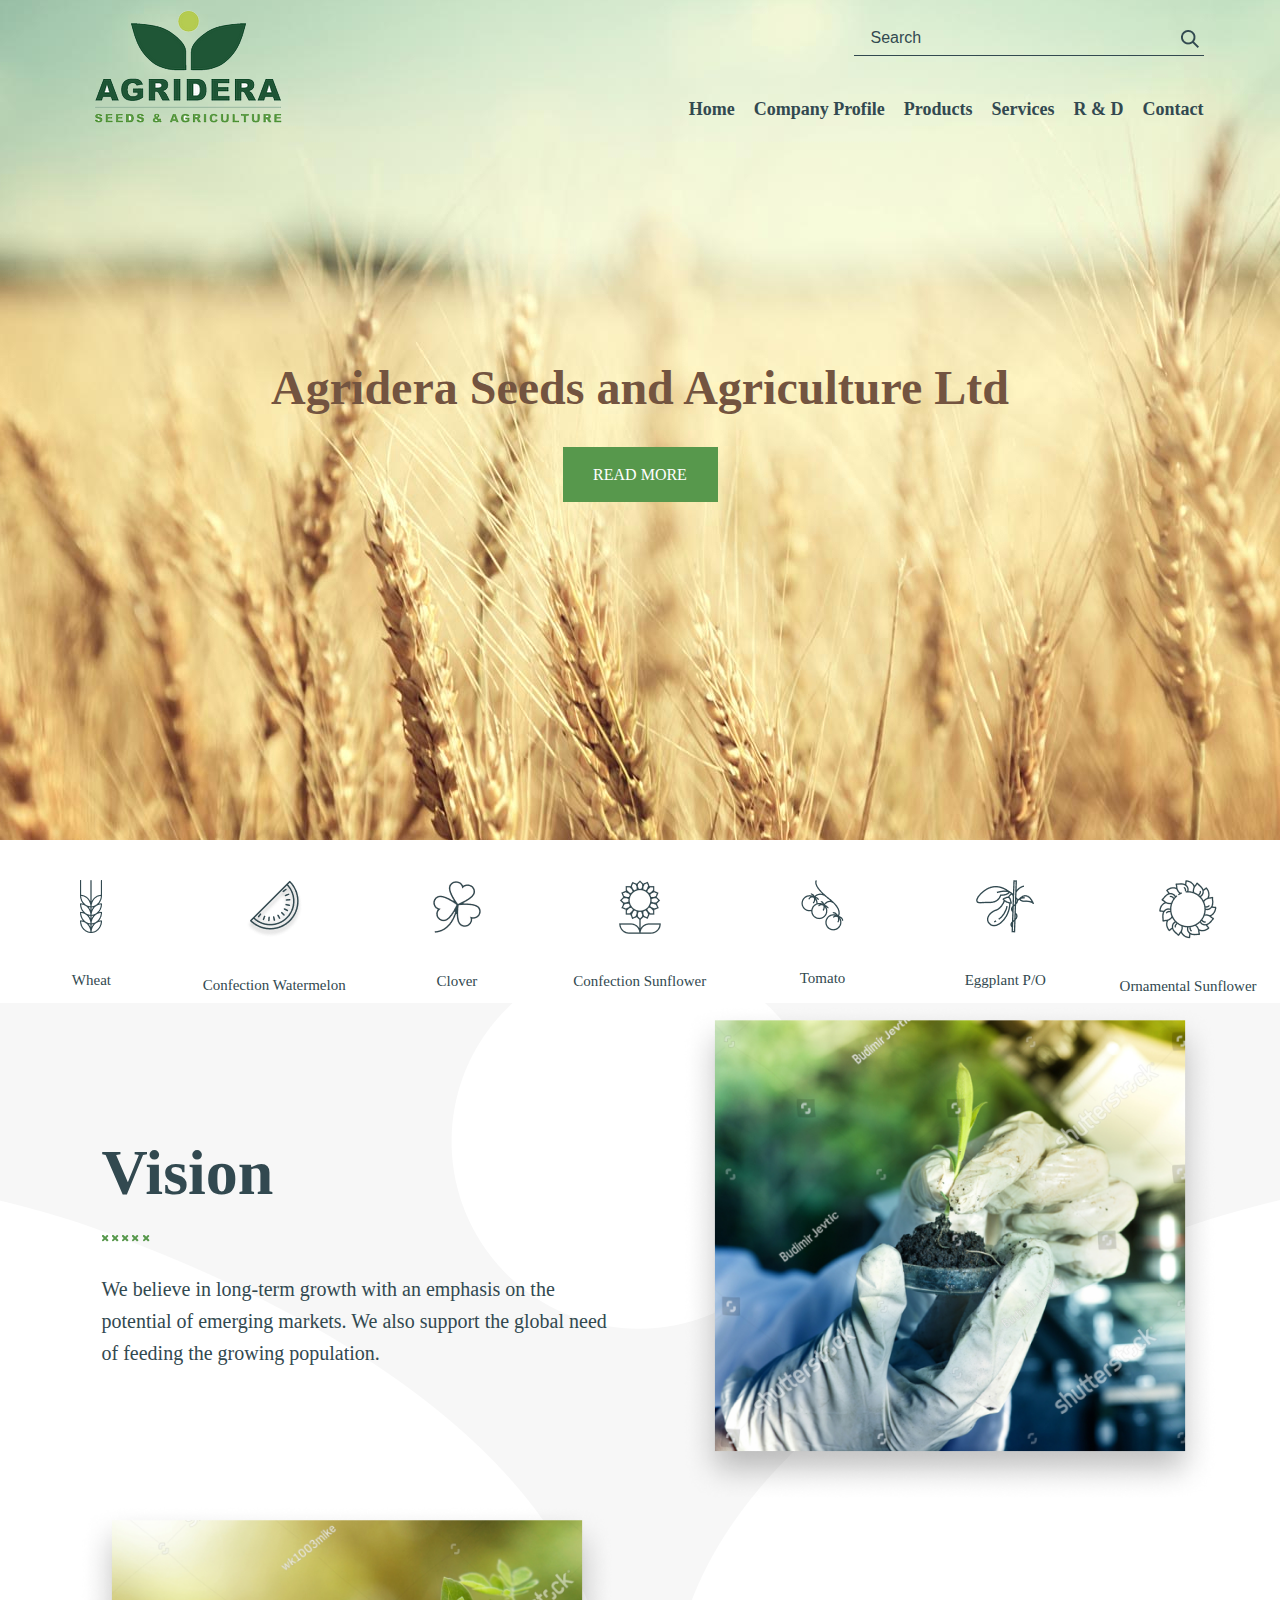
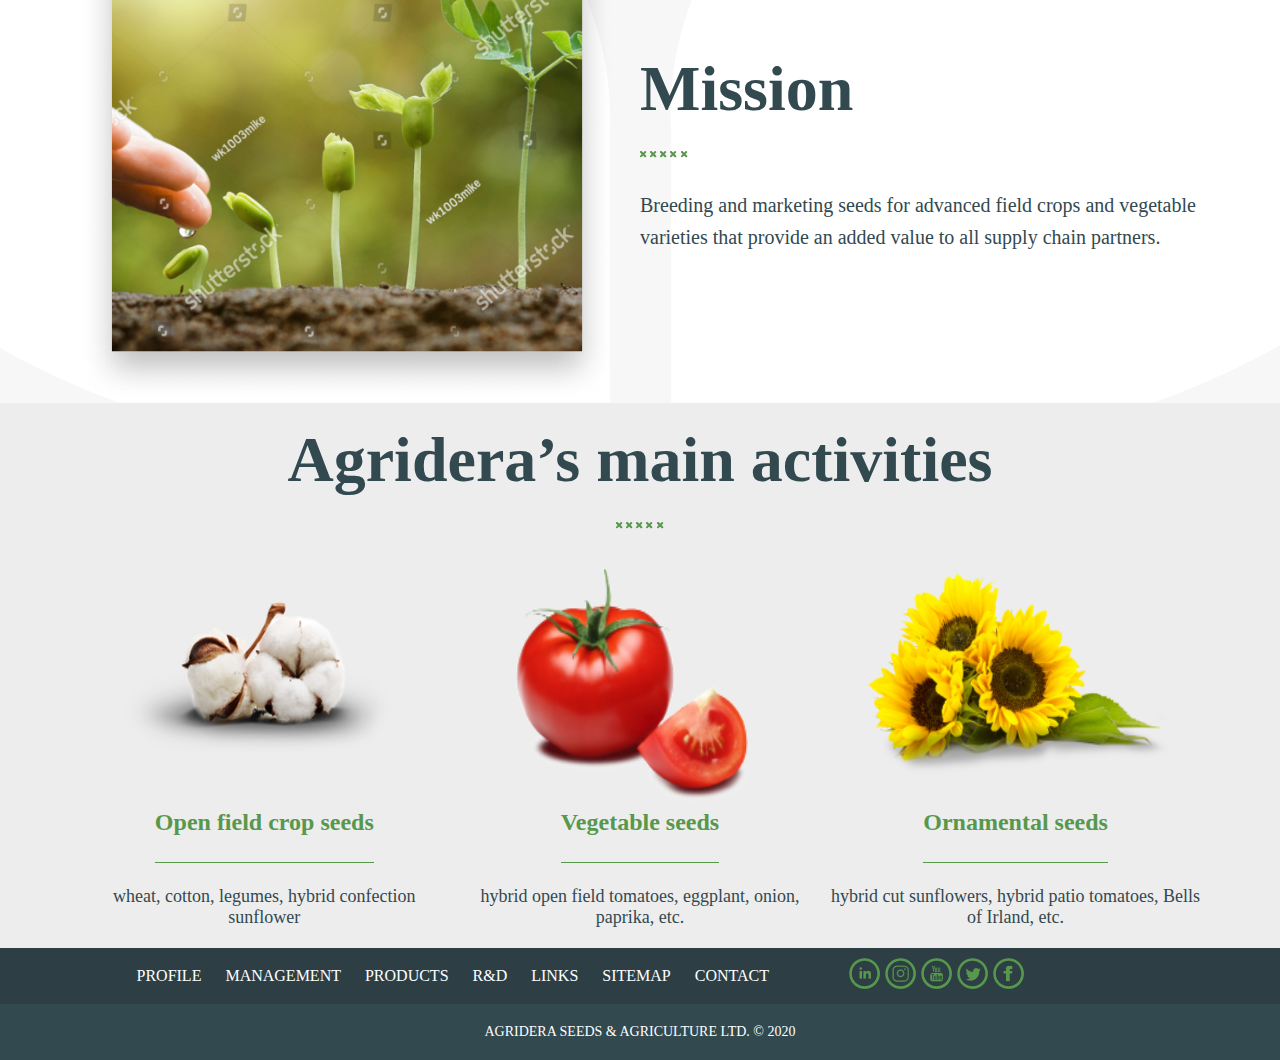
==== index.html @ 93bae06b "Add files via upload" ====
<html>
  <head>
    <title>Home page</title>
    <link rel="stylesheet" href="css/template.css" />
    <meta name="viewport" content="width=320, initial-scale=1.0"/>
  </head>

  <body>
    <div class="header">
      <div class="wrapper">
        <div class="row">
          <div class="w-2">
            <div id="logo">
              <img src="images/Logo.png" alt="Logo" />
            </div>
          </div>
          <div class="w-2 align-right">
            <div id="search">
              <div id="search-in" class="flex">
                <input type="text" placeholder="Search" />
                <button>Submit</button>
              </div>
            </div>

            <div id="menu">
              <ul>
                <li><a href="">Home</a></li>
                <li><a href="">Company Profile</a></li>
                <li><a href="index1.html">Products</a></li>
                <li><a href="">Services</a></li>
                <li><a href="">R & D</a></li>
                <li><a href="index3.html">Contact</a></li>
              </ul>
            </div>
          </div>
        </div>
      </div>
    </div>

    <div class="content">
      <div id="slider">
        <h1>Agridera Seeds and Agriculture Ltd</h1>
        <a href="#">read more</a>
      </div>


    <div id="categories">
      <div class="row">
        <div class="w-7">
          <img src="images/Vector.png" alt="searv" />
          <div class="text"><a href="#">Wheat</a></div>
        </div>
        <div class="w-7">
          <img src="images/Group 3.png" alt="searv" />
          <div class="text"><a href="#">Confection Watermelon</a></div>
        </div>
        <div class="w-7">
          <img src="images/Vector2.png" alt="searv" />
          <div class="text"><a href="#">Clover</a></div>
        </div>
        <div class="w-7">
          <img src="images/sunflower.png" alt="searv" />
          <div class="text"><a href="#">Confection Sunflower</a></div>
        </div>
        <div class="w-7">
          <img src="images/4.png" alt="searv" />
          <div class="text"><a href="index1.html">Tomato</a></div>
        </div>
        <div class="w-7">
          <img src="images/Component 1.png" alt="searv" />
          <div class="text"><a href="#">Eggplant P/O</a></div>
        </div>
        <div class="w-7">
          <img src="images/Vector5.png" alt="searv" />
          <div class="text"><a href="#">Ornamental Sunflower</a></div>
        </div>
      </div>
    </div>

    <div id="gray">
      <div class="wrapper">
        <div class="row vision">
          <div class="w-2">
            <h2>Vision</h2>
            <img src="images/Union.png" alt="" />
            <div class="text">
              We believe in long-term growth with an emphasis on the potential
              of emerging markets. We also support the global need of feeding
              the growing population.
            </div>
          </div>
          <div class="w-2">
            <img class="vision-img" src="images/vision.png" alt="" />
          </div>
        </div>

        <div class="row mission">
          <div class="w-2">
            <img class="mission-img" src="images/mission.png" alt="" />
          </div>
          <div class="w-2">
            <h2>Mission</h2>
            <img src="images/Union.png" alt="" />
            <div class="text">
              Breeding and marketing seeds for advanced field crops and
              vegetable varieties that provide an added value to all supply
              chain partners.
            </div>
          </div>
        </div>
      </div>
    </div>

    <div id="activities">
      <div class="wrapper">
        <h2>Agridera’s main activities</h2>
        <img src="images/Union.png" alt="" />
        <div class="row">
          <div class="w-3 activities-card">
            <img src="images/image 4.png" alt="" />
            <div><a href="#">Open field crop seeds</a></div>
            <div class="activities-text">
              wheat, cotton, legumes, hybrid confection sunflower
            </div>
          </div>

          <div class="w-3 activities-card">
            <img src="images/image 5.png" alt="" />
            <div><a href="#">Vegetable seeds</a></div>
            <div class="activities-text">
              hybrid open field tomatoes, eggplant, onion, paprika, etc.
            </div>
          </div>

          <div class="w-3 activities-card">
            <img src="images/3 1.png" alt="" />
            <div><a href="#">Ornamental seeds</a></div>
            <div class="activities-text">
              hybrid cut sunflowers, hybrid patio tomatoes, Bells of Irland,
              etc.
            </div>
          </div>
        </div>
      </div>
    </div>
    </div>
    <div class="footer">
      <div class="wrapper footer-menu">
        <div class="links">
          <ul>
            <li><a href="#">PROFILE</a></li>
            <li><a href="#">MANAGEMENT</a></li>
            <li><a href="#">PRODUCTS</a></li>
            <li><a href="#">R&D</a></li>
            <li><a href="#">LINKS</a></li>
            <li><a href="#">SITEMAP</a></li>
            <li><a href="#">CONTACT</a></li>
          </ul>
        </div>

        <div class="social-networks">
          <a href="#"><img src="images/Ico_in.png" alt="In" /></a>
          <a href="#"><img src="images/Ico_inst.png" alt="Instagram" /></a>
          <a href="#"><img src="images/Ico_tube.png" alt="YouTube" /></a>
          <a href="#"><img src="images/Ico_tw.png" alt="Twitter" /></a>
          <a href="#"><img src="images/Ico_fb.png" alt="Facebook" /></a>
        </div>
      </div>

      <div class="credits">AGRIDERA SEEDS & AGRICULTURE LTD. © 2020</div>
    </div>
  </body>
</html>
---- css/template.css ----
@import url("style.css");
@import url("responsive.css");
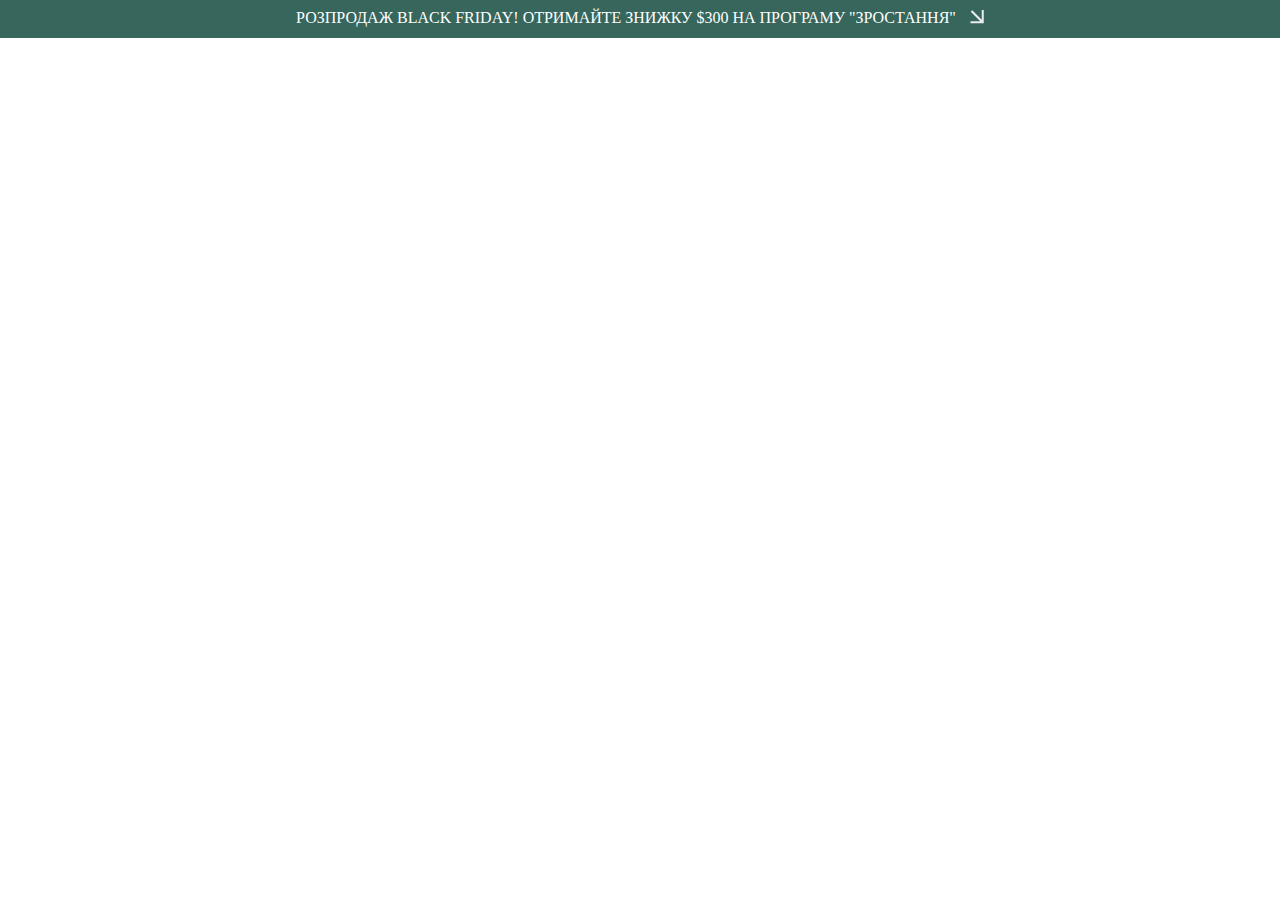
==== commit dfb22765: "Add files via upload" ====
--- a/index.html
+++ b/index.html
@@ -1,173 +1,25 @@
-<html>
+<!DOCTYPE html>
+<html lang="en">
   <head>
-    <title>Home page</title>
-    <link rel="stylesheet" href="css/template.css" />
-    <meta name="viewport" content="width=320, initial-scale=1.0"/>
+    <meta charset="UTF-8" />
+    <meta name="viewport" content="width=device-width, initial-scale=1.0" />
+    <title>Сторінка статті</title>
+    <link
+      rel="stylesheet"
+      href="https://maxcdn.bootstrapcdn.com/bootstrap/4.0.0/css/bootstrap.min.css"
+      integrity="sha384-Gn5384xqQ1aoWXA+058RXPxPg6fy4IWvTNh0E263XmFcJlSAwiGgFAW/dAiS6JXm"
+      crossorigin="anonymous"
+    />
+    <link rel="stylesheet" href="css/style.css" />
   </head>
+
 
   <body>
     <div class="header">
-      <div class="wrapper">
-        <div class="row">
-          <div class="w-2">
-            <div id="logo">
-              <img src="images/Logo.png" alt="Logo" />
-            </div>
-          </div>
-          <div class="w-2 align-right">
-            <div id="search">
-              <div id="search-in" class="flex">
-                <input type="text" placeholder="Search" />
-                <button>Submit</button>
-              </div>
-            </div>
-
-            <div id="menu">
-              <ul>
-                <li><a href="">Home</a></li>
-                <li><a href="">Company Profile</a></li>
-                <li><a href="index1.html">Products</a></li>
-                <li><a href="">Services</a></li>
-                <li><a href="">R & D</a></li>
-                <li><a href="index3.html">Contact</a></li>
-              </ul>
-            </div>
-          </div>
-        </div>
-      </div>
+       <h1>РОЗПРОДАЖ BLACK FRIDAY! ОТРИМАЙТЕ ЗНИЖКУ $300 НА ПРОГРАМУ "ЗРОСТАННЯ"   <img src="images/Arrow.png" alt=""></h1> 
     </div>
-
-    <div class="content">
-      <div id="slider">
-        <h1>Agridera Seeds and Agriculture Ltd</h1>
-        <a href="#">read more</a>
-      </div>
+  </div>
 
 
-    <div id="categories">
-      <div class="row">
-        <div class="w-7">
-          <img src="images/Vector.png" alt="searv" />
-          <div class="text"><a href="#">Wheat</a></div>
-        </div>
-        <div class="w-7">
-          <img src="images/Group 3.png" alt="searv" />
-          <div class="text"><a href="#">Confection Watermelon</a></div>
-        </div>
-        <div class="w-7">
-          <img src="images/Vector2.png" alt="searv" />
-          <div class="text"><a href="#">Clover</a></div>
-        </div>
-        <div class="w-7">
-          <img src="images/sunflower.png" alt="searv" />
-          <div class="text"><a href="#">Confection Sunflower</a></div>
-        </div>
-        <div class="w-7">
-          <img src="images/4.png" alt="searv" />
-          <div class="text"><a href="index1.html">Tomato</a></div>
-        </div>
-        <div class="w-7">
-          <img src="images/Component 1.png" alt="searv" />
-          <div class="text"><a href="#">Eggplant P/O</a></div>
-        </div>
-        <div class="w-7">
-          <img src="images/Vector5.png" alt="searv" />
-          <div class="text"><a href="#">Ornamental Sunflower</a></div>
-        </div>
-      </div>
-    </div>
-
-    <div id="gray">
-      <div class="wrapper">
-        <div class="row vision">
-          <div class="w-2">
-            <h2>Vision</h2>
-            <img src="images/Union.png" alt="" />
-            <div class="text">
-              We believe in long-term growth with an emphasis on the potential
-              of emerging markets. We also support the global need of feeding
-              the growing population.
-            </div>
-          </div>
-          <div class="w-2">
-            <img class="vision-img" src="images/vision.png" alt="" />
-          </div>
-        </div>
-
-        <div class="row mission">
-          <div class="w-2">
-            <img class="mission-img" src="images/mission.png" alt="" />
-          </div>
-          <div class="w-2">
-            <h2>Mission</h2>
-            <img src="images/Union.png" alt="" />
-            <div class="text">
-              Breeding and marketing seeds for advanced field crops and
-              vegetable varieties that provide an added value to all supply
-              chain partners.
-            </div>
-          </div>
-        </div>
-      </div>
-    </div>
-
-    <div id="activities">
-      <div class="wrapper">
-        <h2>Agridera’s main activities</h2>
-        <img src="images/Union.png" alt="" />
-        <div class="row">
-          <div class="w-3 activities-card">
-            <img src="images/image 4.png" alt="" />
-            <div><a href="#">Open field crop seeds</a></div>
-            <div class="activities-text">
-              wheat, cotton, legumes, hybrid confection sunflower
-            </div>
-          </div>
-
-          <div class="w-3 activities-card">
-            <img src="images/image 5.png" alt="" />
-            <div><a href="#">Vegetable seeds</a></div>
-            <div class="activities-text">
-              hybrid open field tomatoes, eggplant, onion, paprika, etc.
-            </div>
-          </div>
-
-          <div class="w-3 activities-card">
-            <img src="images/3 1.png" alt="" />
-            <div><a href="#">Ornamental seeds</a></div>
-            <div class="activities-text">
-              hybrid cut sunflowers, hybrid patio tomatoes, Bells of Irland,
-              etc.
-            </div>
-          </div>
-        </div>
-      </div>
-    </div>
-    </div>
-    <div class="footer">
-      <div class="wrapper footer-menu">
-        <div class="links">
-          <ul>
-            <li><a href="#">PROFILE</a></li>
-            <li><a href="#">MANAGEMENT</a></li>
-            <li><a href="#">PRODUCTS</a></li>
-            <li><a href="#">R&D</a></li>
-            <li><a href="#">LINKS</a></li>
-            <li><a href="#">SITEMAP</a></li>
-            <li><a href="#">CONTACT</a></li>
-          </ul>
-        </div>
-
-        <div class="social-networks">
-          <a href="#"><img src="images/Ico_in.png" alt="In" /></a>
-          <a href="#"><img src="images/Ico_inst.png" alt="Instagram" /></a>
-          <a href="#"><img src="images/Ico_tube.png" alt="YouTube" /></a>
-          <a href="#"><img src="images/Ico_tw.png" alt="Twitter" /></a>
-          <a href="#"><img src="images/Ico_fb.png" alt="Facebook" /></a>
-        </div>
-      </div>
-
-      <div class="credits">AGRIDERA SEEDS & AGRICULTURE LTD. © 2020</div>
-    </div>
   </body>
 </html>
--- a/css/style.css
+++ b/css/style.css
@@ -0,0 +1,16 @@
+.header{
+    background-color: #36665C;
+    padding: 8px 0 1px 0;
+    text-align: center;
+    color: white;
+}
+
+.header h1{
+    font-family: Segoe UI Variable Text;
+    font-size: 16px;
+}
+
+.header img{
+    padding: 0 0 5px 10px;
+}
+
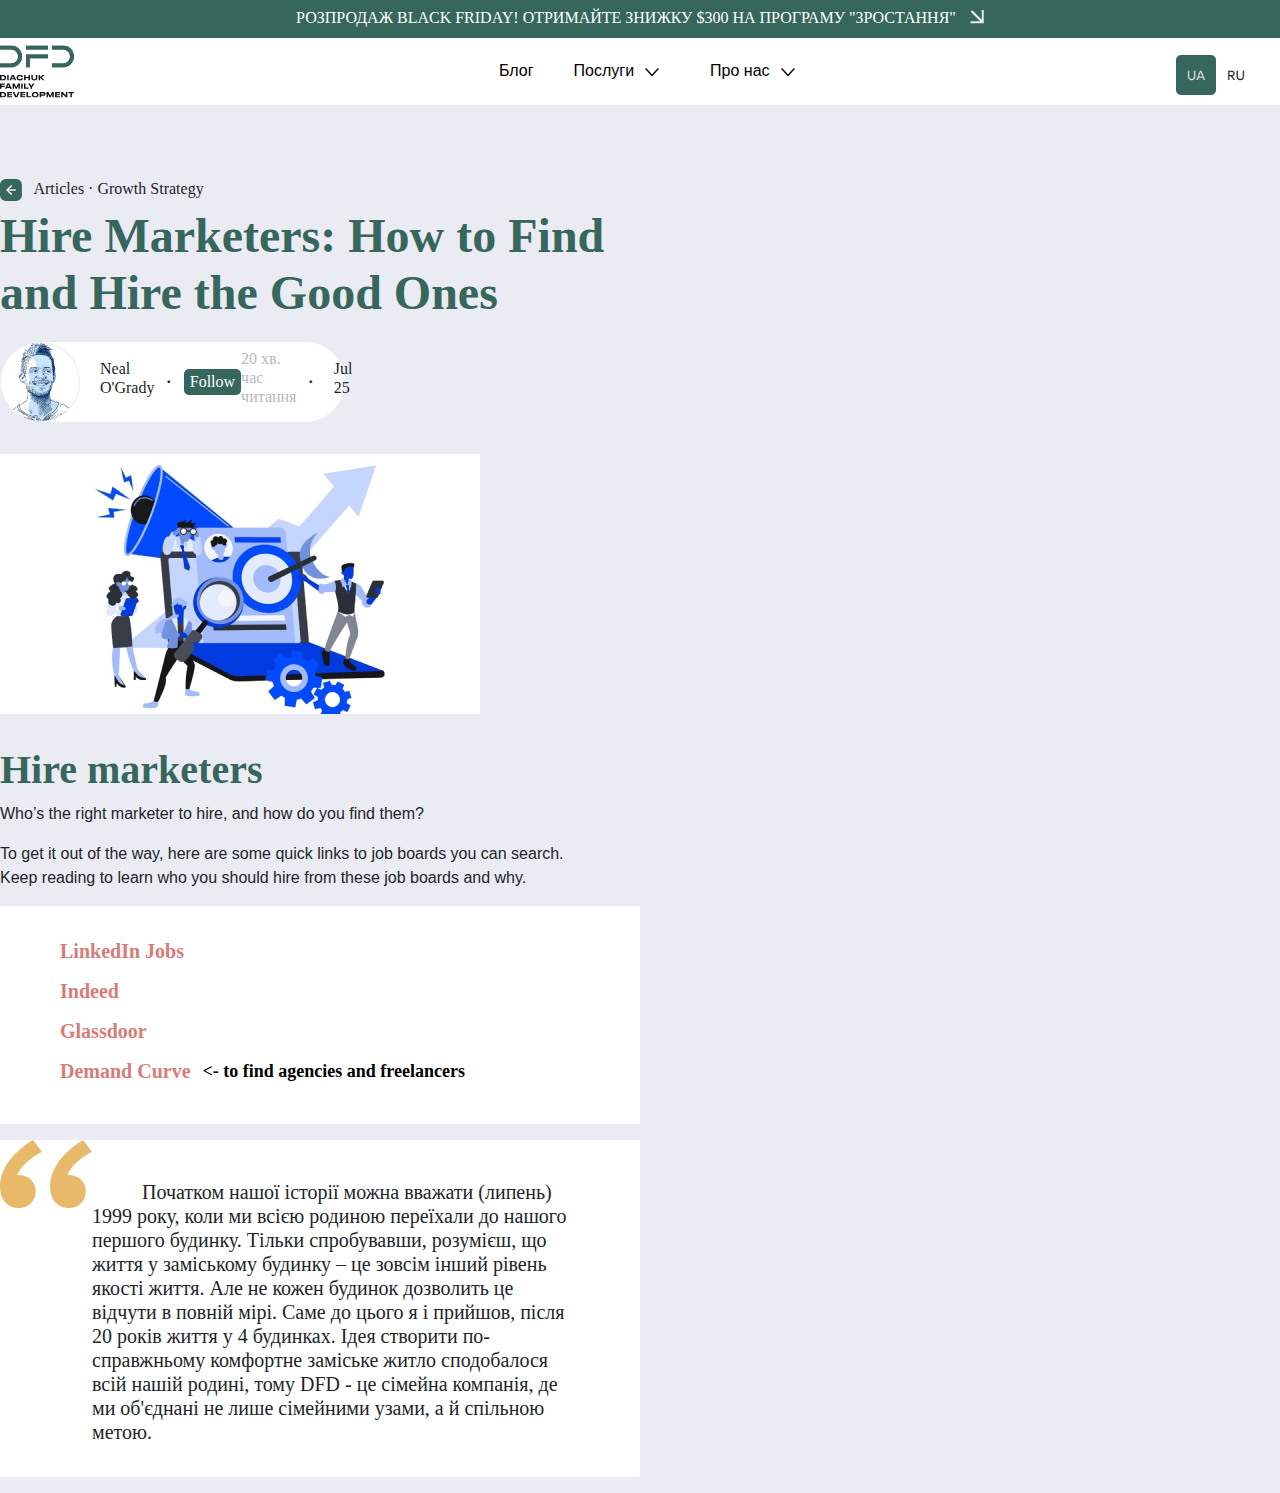
==== commit 287e06a4: "Add files via upload" ====
--- a/index.html
+++ b/index.html
@@ -13,13 +13,92 @@
     <link rel="stylesheet" href="css/style.css" />
   </head>
 
-
   <body>
     <div class="header">
-       <h1>РОЗПРОДАЖ BLACK FRIDAY! ОТРИМАЙТЕ ЗНИЖКУ $300 НА ПРОГРАМУ "ЗРОСТАННЯ"   <img src="images/Arrow.png" alt=""></h1> 
+      <div class="banner">
+        <h1>
+          РОЗПРОДАЖ BLACK FRIDAY! ОТРИМАЙТЕ ЗНИЖКУ $300 НА ПРОГРАМУ "ЗРОСТАННЯ"
+          <img src="images/Arrow.png" />
+        </h1>
+      </div>
+
+      <div class="menu">
+        <div class="wrapper">
+          <div class="footer-menu">
+            <img id="Logo" src="images/Logo.svg" />
+            <nav>
+              <a href="#">Блог</a>
+              <a href="#">Послуги<img src="images/Chevron.png" /></a>
+              <a href="#">Про нас<img src="images/Chevron.png" /></a>
+            </nav>
+            <img id="Language" src="images/Language.png" />
+          </div>
+        </div>
+      </div>
     </div>
-  </div>
 
+    <div class="content">
+      <div class="wrapper">
+        <div class="content-frame">
+          <div class="w-1">
+            <img src="images/Frame 85.png" />
+            <h1>Articles · Growth Strategy</h1>
 
+            <h2>Hire Marketers: How to Find and Hire the Good Ones</h2>
+
+            <div class="author">
+              <img src="images/photo.png" />
+              <h1>Neal O'Grady</h1>
+              <span>·</span>
+              <button>Follow</button>
+              <h3>20 хв. час читання</h3>
+              <span>·</span>
+              <h1>Jul 25</h1>
+            </div>
+
+            <img src="images/Frame 45.png" style="margin: 32px 0 32px 0" />
+            <h4>Hire marketers</h4>
+            <p>Who’s the right marketer to hire, and how do you find them?</p>
+            <p>
+              To get it out of the way, here are some quick links to job boards
+              you can search.<br />
+              Keep reading to learn who you should hire from these job boards
+              and why.
+            </p>
+            <div class="white-box">
+              <h5>
+                LinkedIn Jobs<br />
+                Indeed<br />
+                Glassdoor<br />
+                <div class="line">
+                  Demand Curve
+                  <span class="highlight"
+                    ><- to find agencies and freelancers</span
+                  >
+                </div>
+              </h5>
+            </div>
+            <div class="white-box2">
+              <div class="text">
+              <img src="images/Heading 1.png" alt="" />
+              <h6>
+                Початком нашої історії можна вважати (липень) 1999 року, коли ми
+                всією родиною переїхали до нашого першого будинку. Тільки
+                спробувавши, розумієш, що життя у заміському будинку – це зовсім
+                інший рівень якості життя. Але не кожен будинок дозволить це
+                відчути в повній мірі. Саме до цього я і прийшов, після 20 років
+                життя у 4 будинках. Ідея створити по-справжньому комфортне
+                заміське житло сподобалося всій нашій родині, тому DFD - це
+                сімейна компанія, де ми об'єднані не лише сімейними узами, а й
+                спільною метою.
+              </h6>
+            </div>
+            </div>
+          </div>
+        </div>
+      </div>
+    </div>
+
+    
   </body>
 </html>
--- a/css/style.css
+++ b/css/style.css
@@ -1,16 +1,172 @@
-.header{
+/* Стили текста */
+h1{
+    font-family: Segoe UI Variable Text;
+    font-size: 16px;
+}
+
+h2{
+    font-family: Segoe UI Variable Text;
+    font-size: 48px;
+    color: #36665C;
+    font-weight: bold;
+}
+
+h3{
+    font-family: Segoe UI Variable Text;
+    font-size: 16px;
+    color: #B7B8C0;
+}
+
+h4{
+    font-family: Segoe UI Variable Text;
+    font-size: 40px;
+    color: #36665C;
+    font-weight: bold;
+}
+
+h5{
+    font-family: Segoe UI Variable Text;
+    font-size: 20px;
+    color: #D77C79;
+    font-weight: bold;
+    line-height: 40px;
+}
+
+h6{
+    font-family: Segoe UI Variable Text Light;
+    font-size: 20px;
+    padding: 40px 60px 25px 0px;
+    text-indent: 50px;
+}
+
+span{
+    margin-left: 12px;
+    font-weight: bold;
+}
+
+.content-frame h1{
+    padding-left: 7px;
+    display: inline-block;
+}
+
+.author h1{
+    padding-left: 20px;
+}
+
+/* Стили кнопки */
+button{
+    color: white;
+    background-color: #36665C;
+    font-family: Segoe UI Variable Text;
+    border: none !important;
+    border-radius: 5px;
+    margin-left: 12px;
+}
+
+/* Стили изображений */
+.banner img{
+    padding: 0 0 5px 10px;
+}
+
+.footer-menu img{
+    padding: 10px;
+}
+
+
+
+/* Остальные стили */
+body{
+    background-color: #EBECF3;
+}
+
+.banner{
     background-color: #36665C;
     padding: 8px 0 1px 0;
     text-align: center;
     color: white;
 }
 
-.header h1{
-    font-family: Segoe UI Variable Text;
-    font-size: 16px;
+.menu{
+    background-color: white;
 }
 
-.header img{
-    padding: 0 0 5px 10px;
+.wrapper {
+    max-width: 1300px;
+    width: 100%;
+    margin: 0 auto;
 }
 
+.footer-menu{
+    display: flex;
+}
+
+.footer-menu a{
+    color: black;
+    text-decoration: none;
+    margin: 0 20px;
+}
+
+.content{
+    padding-top: 40px;
+}
+
+nav {
+    display: flex;
+    align-content: space-around;
+    flex-wrap: wrap;
+    align-items: baseline;
+    padding-left: 405px;
+}
+
+.author{
+    border-radius: 50px;
+    background-color: white;
+    height: 80px;
+    width: 345px;
+    display: flex;
+    align-items: center;
+    margin-top: 20px;
+}
+
+#Logo{
+    padding: 0px;
+}
+
+#Language{
+    margin-top: 7px;
+    padding-left: 350px;
+    height: 60px;
+}
+
+.white-box {
+    background-color: white;
+    padding: 25px 60px 25px 60px;
+    margin-bottom: 16px;
+  }
+
+  .white-box2 {
+    background-color: white;
+    margin-bottom: 16px;
+  }
+
+.w-1 {
+    width: 50%;
+    float: left;
+    margin-top: 32px;
+}
+
+.line {
+    display: flex;
+  }
+  
+.highlight {
+    font-family:Segoe UI Variable Text Light;
+    font-size: 18px;
+    color: black;
+  }
+  
+.text{
+    display: flex;
+    align-items: start;
+}
+
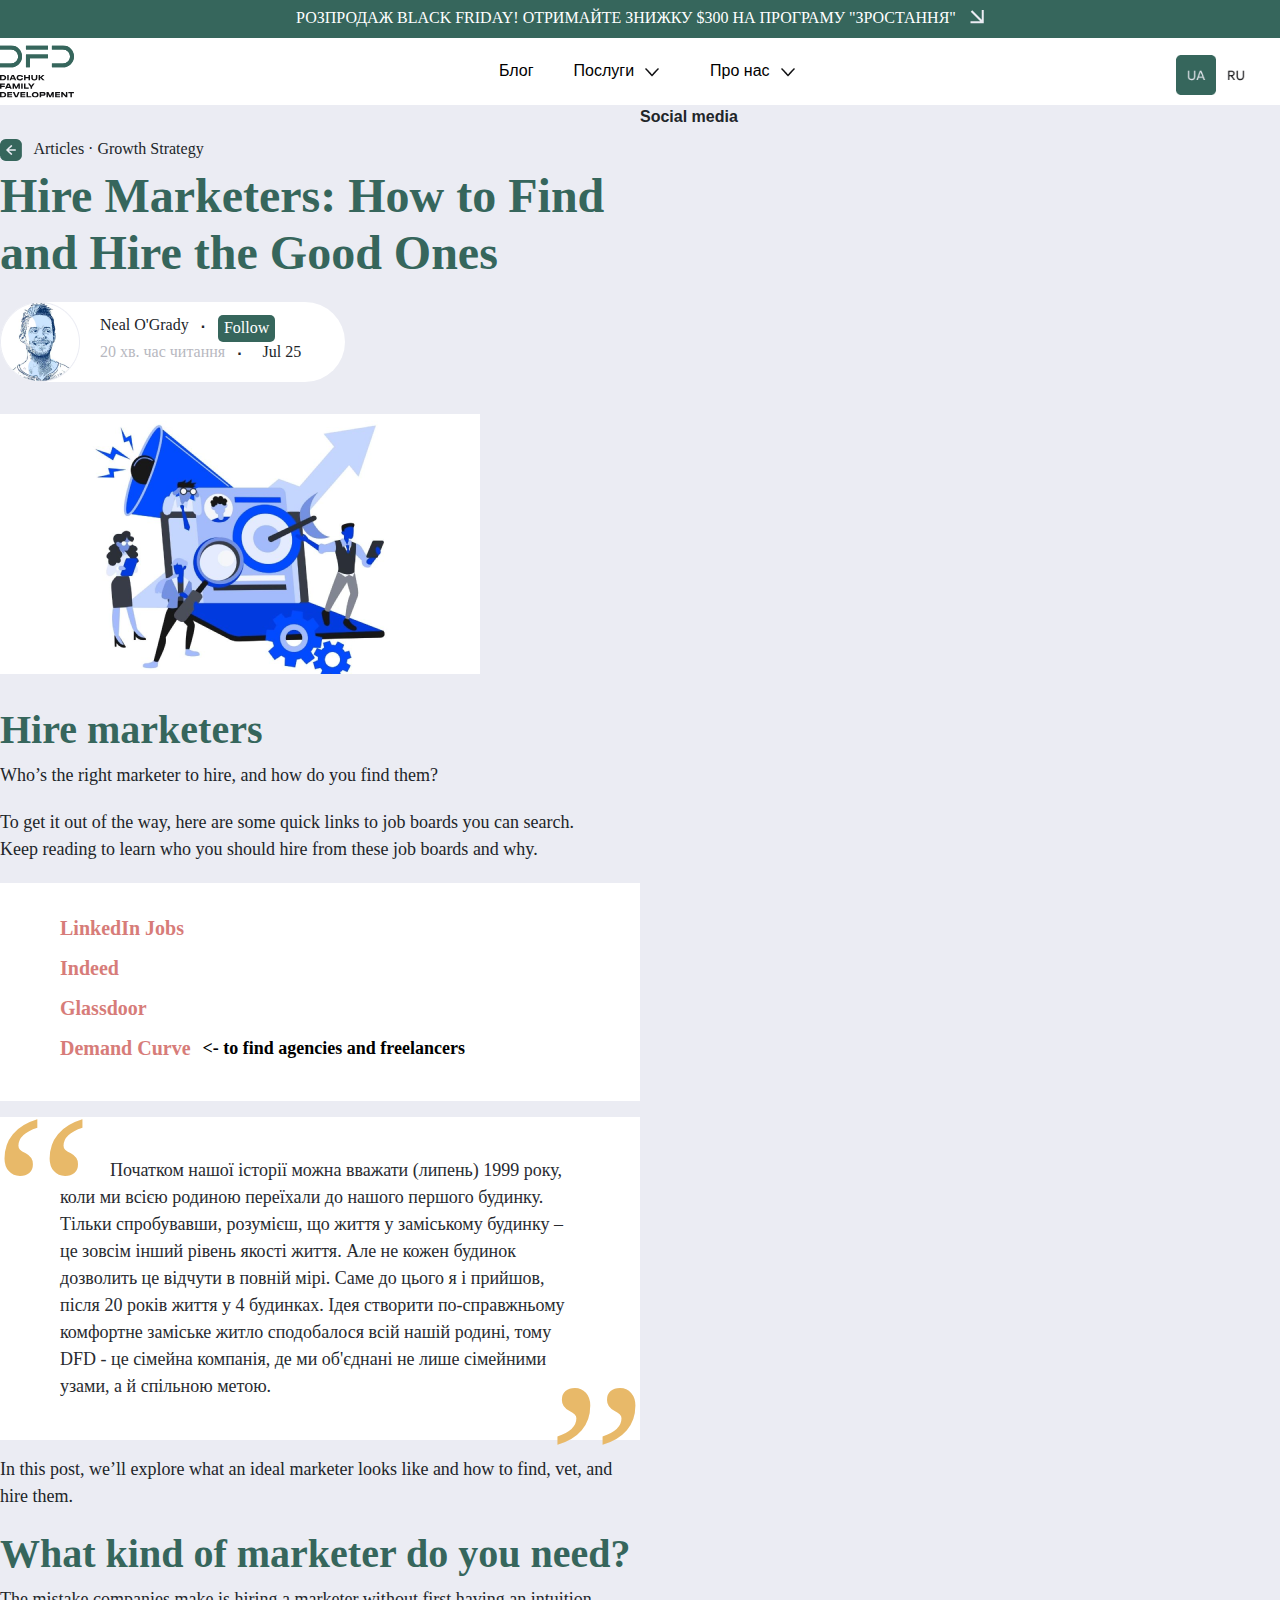
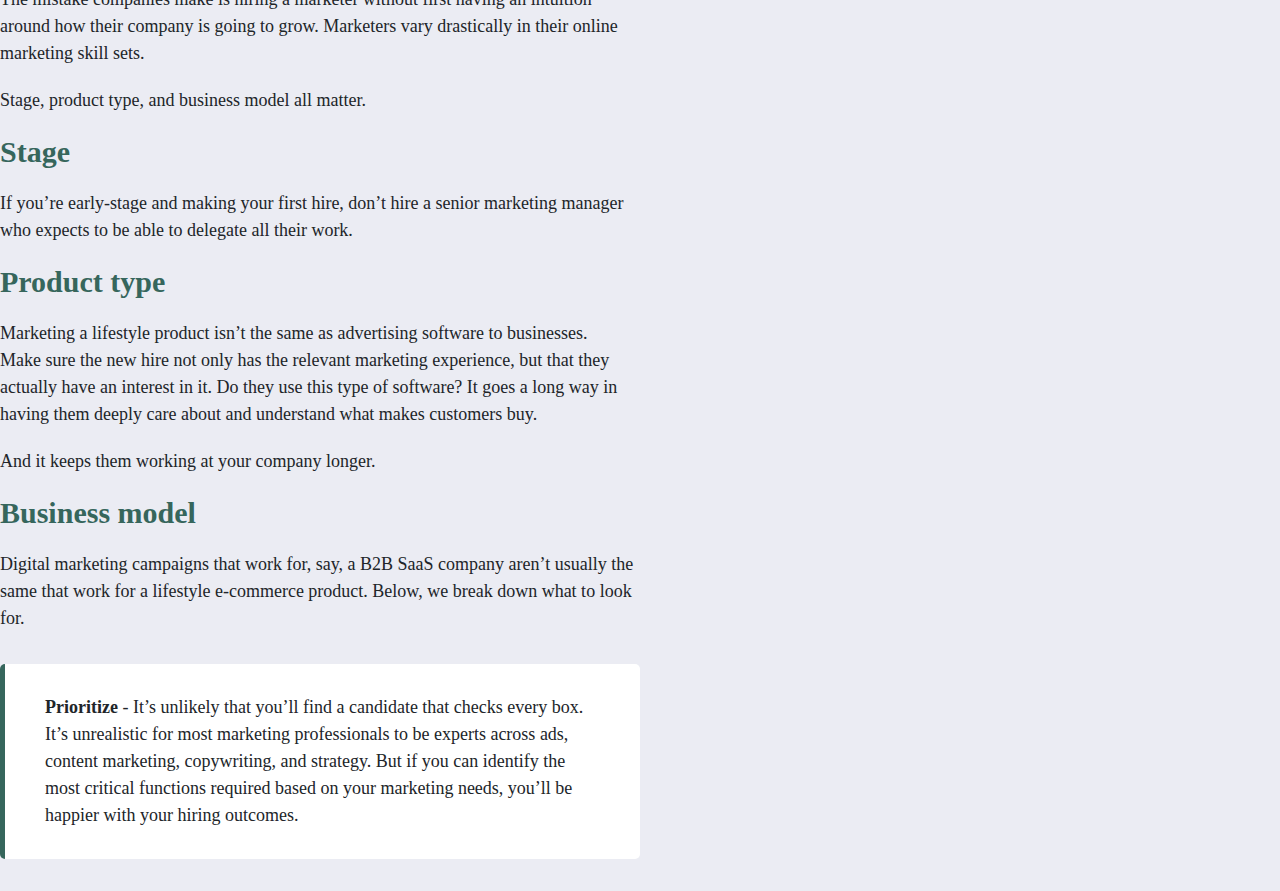
==== commit 93914517: "Add files via upload" ====
--- a/index.html
+++ b/index.html
@@ -48,12 +48,14 @@
 
             <div class="author">
               <img src="images/photo.png" />
-              <h1>Neal O'Grady</h1>
-              <span>·</span>
-              <button>Follow</button>
-              <h3>20 хв. час читання</h3>
-              <span>·</span>
-              <h1>Jul 25</h1>
+              <div class="name">
+                <h1>Neal O'Grady</h1>
+                <span>·</span>
+                <button>Follow</button>
+                <h3>20 хв. час читання</h3>
+                <span>·</span>
+                <h1>Jul 25</h1>
+              </div>
             </div>
 
             <img src="images/Frame 45.png" style="margin: 32px 0 32px 0" />
@@ -72,33 +74,70 @@
                 Glassdoor<br />
                 <div class="line">
                   Demand Curve
-                  <span class="highlight"
-                    ><- to find agencies and freelancers</span
-                  >
+                  <span class="highlight"><- to find agencies and freelancers</span>
                 </div>
               </h5>
             </div>
             <div class="white-box2">
-              <div class="text">
-              <img src="images/Heading 1.png" alt="" />
-              <h6>
-                Початком нашої історії можна вважати (липень) 1999 року, коли ми
-                всією родиною переїхали до нашого першого будинку. Тільки
-                спробувавши, розумієш, що життя у заміському будинку – це зовсім
-                інший рівень якості життя. Але не кожен будинок дозволить це
-                відчути в повній мірі. Саме до цього я і прийшов, після 20 років
-                життя у 4 будинках. Ідея створити по-справжньому комфортне
-                заміське житло сподобалося всій нашій родині, тому DFD - це
-                сімейна компанія, де ми об'єднані не лише сімейними узами, а й
-                спільною метою.
-              </h6>
+                <blockquote class="text">
+                  Початком нашої історії можна вважати (липень) 1999 року, коли
+                  ми всією родиною переїхали до нашого першого будинку. Тільки
+                  спробувавши, розумієш, що життя у заміському будинку – це
+                  зовсім інший рівень якості життя. Але не кожен будинок
+                  дозволить це відчути в повній мірі. Саме до цього я і прийшов,
+                  після 20 років життя у 4 будинках. Ідея створити
+                  по-справжньому комфортне заміське житло сподобалося всій нашій
+                  родині, тому DFD - це сімейна компанія, де ми об'єднані не
+                  лише сімейними узами, а й спільною метою.
+                </blockquote>
             </div>
+
+
+            <p>
+              In this post, we’ll explore what an ideal marketer looks like and
+              how to find, vet, and hire them.  
+            </p>
+            <h4>What kind of marketer do you need?</h4>
+            <p>
+              The mistake companies make is hiring a marketer without first
+              having an intuition around how their company is going to grow.
+              Marketers vary drastically in their online marketing skill sets.
+            </p>
+            <p>Stage, product type, and business model all matter.</p>
+            <h6>Stage</h6>
+            <p>
+              If you’re early-stage and making your first hire, don’t hire a
+              senior marketing manager who expects to be able to delegate all
+              their work.
+            </p>
+            <h6>Product type</h6>
+            <p>
+              Marketing a lifestyle product isn’t the same as advertising
+              software to businesses.<br />
+              Make sure the new hire not only has the relevant marketing
+              experience, but that they actually have an interest in it. Do they
+              use this type of software? It goes a long way in having them
+              deeply care about and understand what makes customers buy.
+            </p>
+            <p>And it keeps them working at your company longer.</p>
+            <h6>Business model</h6>
+            <p>
+              Digital marketing campaigns that work for, say, a B2B SaaS company
+              aren’t usually the same that work for a lifestyle e-commerce
+              product. Below, we break down what to look for.
+            </p>
+
+            <blockquote class="text2"><b>Prioritize </b>
+              - It’s unlikely that you’ll find a candidate that checks every 
+              box. It’s unrealistic for most marketing professionals to be experts across ads, content marketing, copywriting, and strategy. But if you can identify the most critical functions required based on your marketing needs, you’ll be happier with your hiring outcomes.</blockquote>
             </div>
+
+            <strong>Social media</strong>
           </div>
         </div>
       </div>
     </div>
 
-    
+
   </body>
 </html>
--- a/css/style.css
+++ b/css/style.css
@@ -1,4 +1,7 @@
-/* Стили текста */
+body{
+    background-color: #EBECF3;
+}
+
 h1{
     font-family: Segoe UI Variable Text;
     font-size: 16px;
@@ -15,6 +18,7 @@
     font-family: Segoe UI Variable Text;
     font-size: 16px;
     color: #B7B8C0;
+    padding-left: 20px;
 }
 
 h4{
@@ -32,11 +36,45 @@
     line-height: 40px;
 }
 
+
+.text {
+    position: relative;
+    font-family: Segoe UI Variable Text;
+    font-size: 18px;
+    color: #282B30;
+    padding: 40px 60px 40px 60px;
+    text-indent: 50px;
+}
+  
+  .text::before,
+  .text::after {
+    content: '“'; 
+    font-family: 'Times New Roman', Times, serif;
+    font-size: 220px;
+    position: absolute;
+    color: #E8B969;
+}
+  
+  .text::before {
+    top: -90px;
+    left: -56px;
+}
+  
+  .text::after {
+    content: '”'; 
+    bottom: -186px;
+    right: -6px;
+}
+
+
+
+
 h6{
-    font-family: Segoe UI Variable Text Light;
-    font-size: 20px;
-    padding: 40px 60px 25px 0px;
-    text-indent: 50px;
+    font-family: Segoe UI Variable Text;
+    font-size: 30px;
+    color: #36665C;
+    font-weight: bold;
+    margin-bottom: 20px;
 }
 
 span{
@@ -49,11 +87,16 @@
     display: inline-block;
 }
 
+.content p{
+    font-size: 18px;
+    font-family: Segoe UI Variable Text;
+    margin-bottom: 20px;
+}
+
 .author h1{
     padding-left: 20px;
 }
 
-/* Стили кнопки */
 button{
     color: white;
     background-color: #36665C;
@@ -63,20 +106,12 @@
     margin-left: 12px;
 }
 
-/* Стили изображений */
+.footer-menu img{
+    padding: 10px;
+}
+
 .banner img{
     padding: 0 0 5px 10px;
-}
-
-.footer-menu img{
-    padding: 10px;
-}
-
-
-
-/* Остальные стили */
-body{
-    background-color: #EBECF3;
 }
 
 .banner{
@@ -106,10 +141,6 @@
     margin: 0 20px;
 }
 
-.content{
-    padding-top: 40px;
-}
-
 nav {
     display: flex;
     align-content: space-around;
@@ -128,6 +159,11 @@
     margin-top: 20px;
 }
 
+.name{
+    display: flex;
+    flex-wrap: wrap;
+}
+
 #Logo{
     padding: 0px;
 }
@@ -170,3 +206,13 @@
     align-items: start;
 }
 
+.text2{
+    font-family: Segoe UI Variable Text; 
+    font-size: 18px;
+    background: white; 
+    border-left: 5px solid #36665C; 
+    padding: 30px 40px 30px 40px;
+    margin: 32px 0 32px 0;
+    border-radius: 5px;
+  }
+
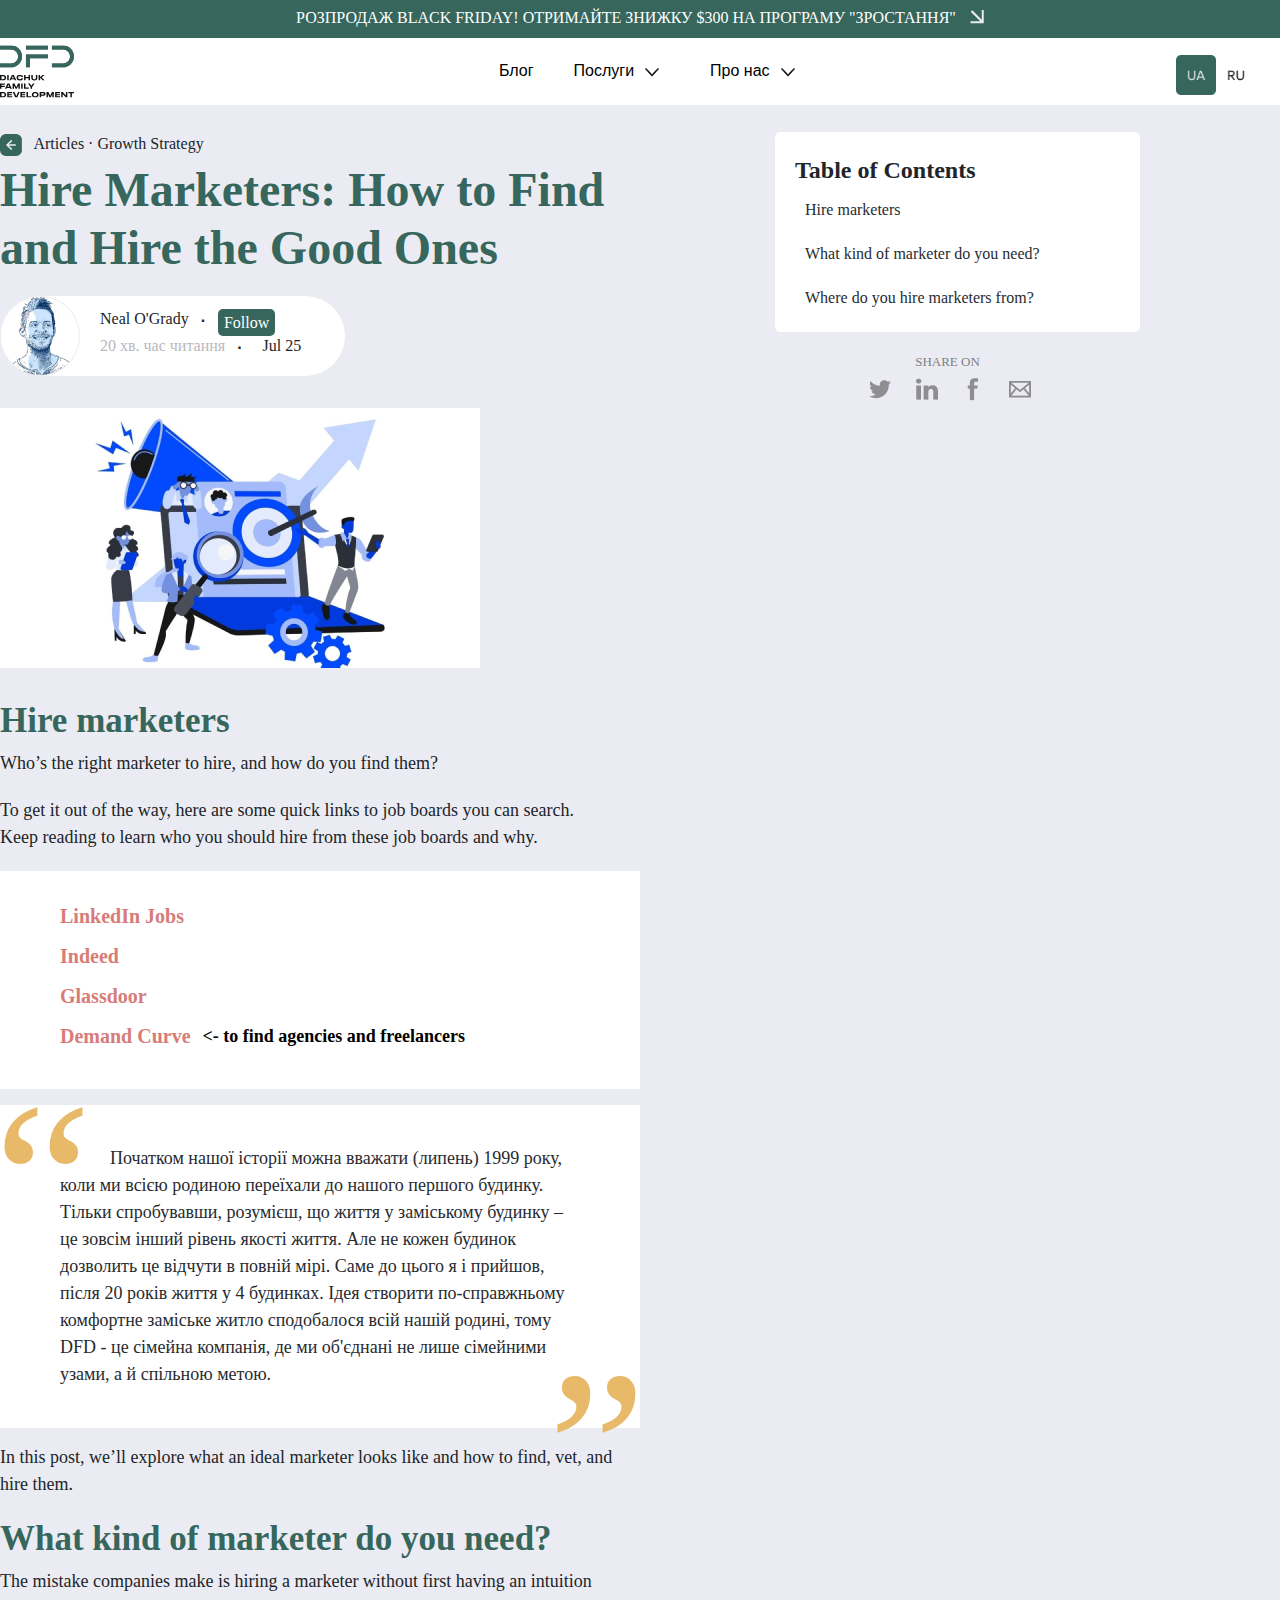
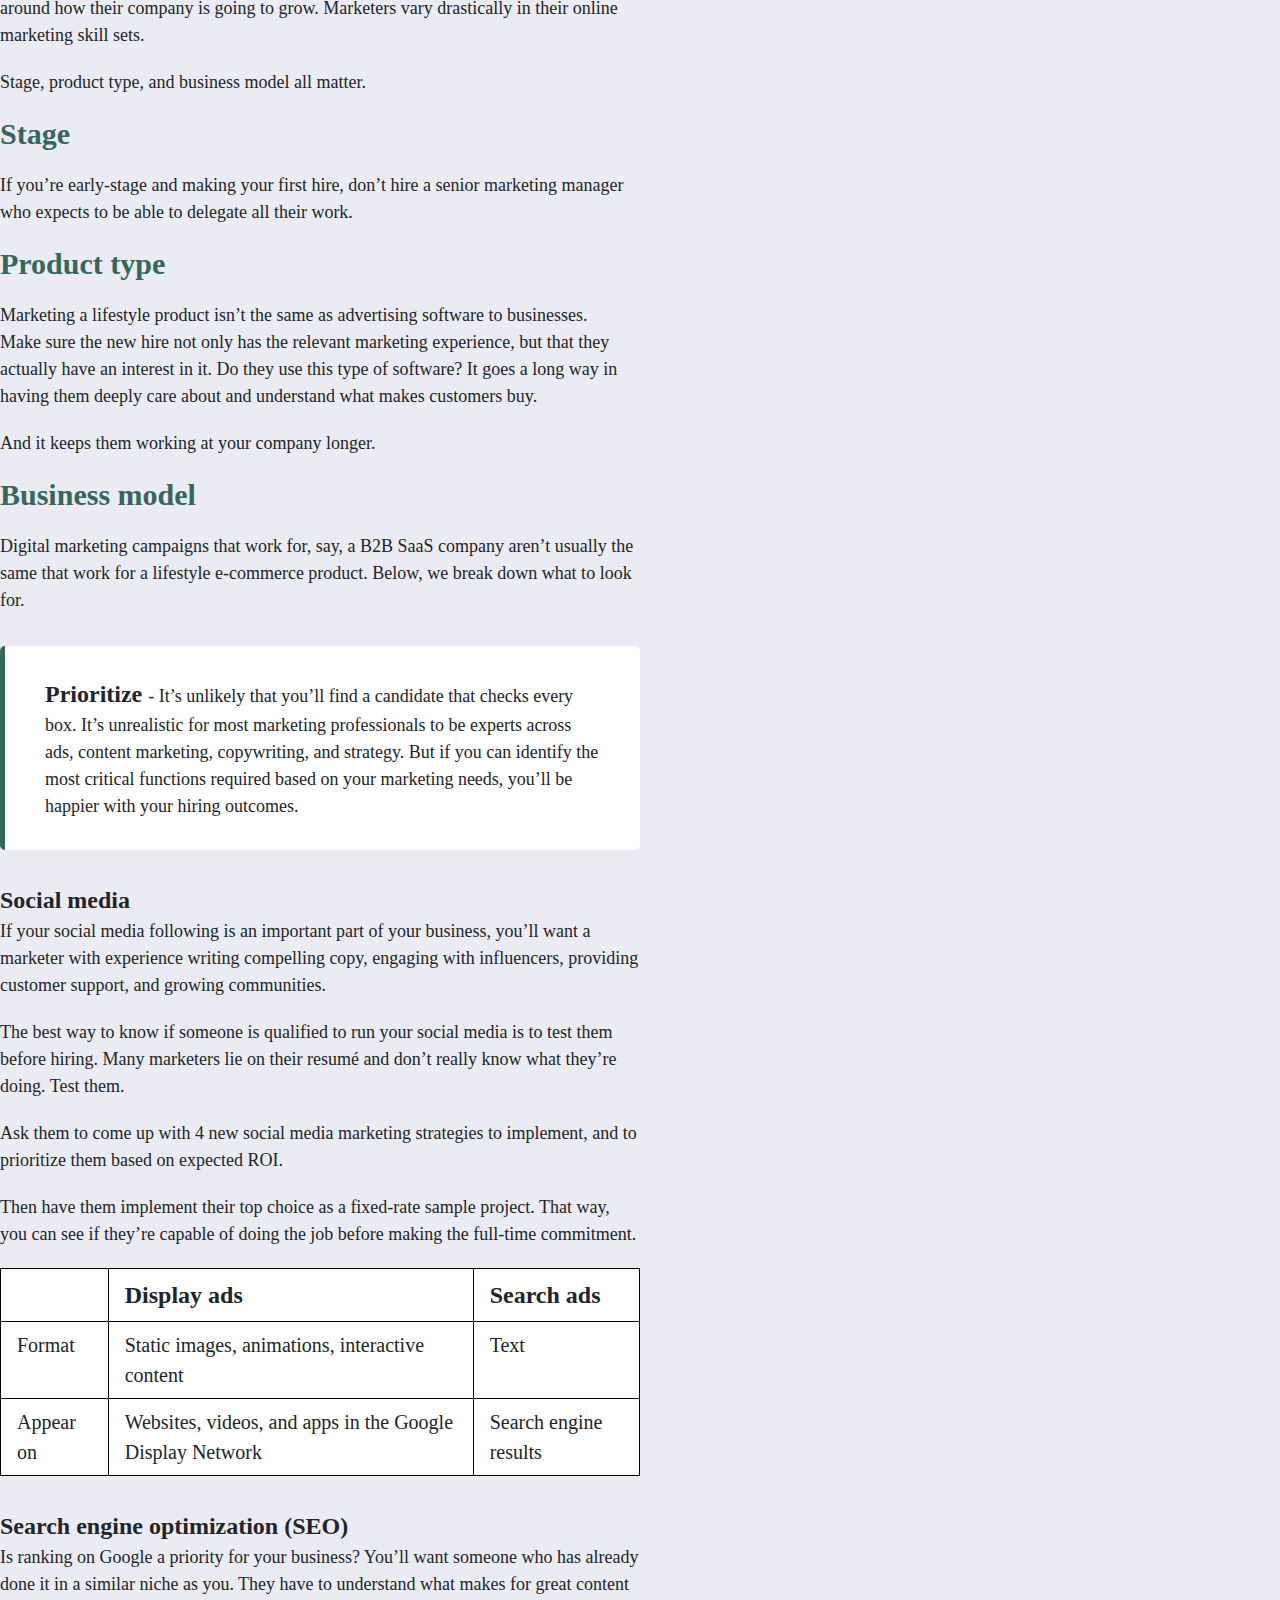
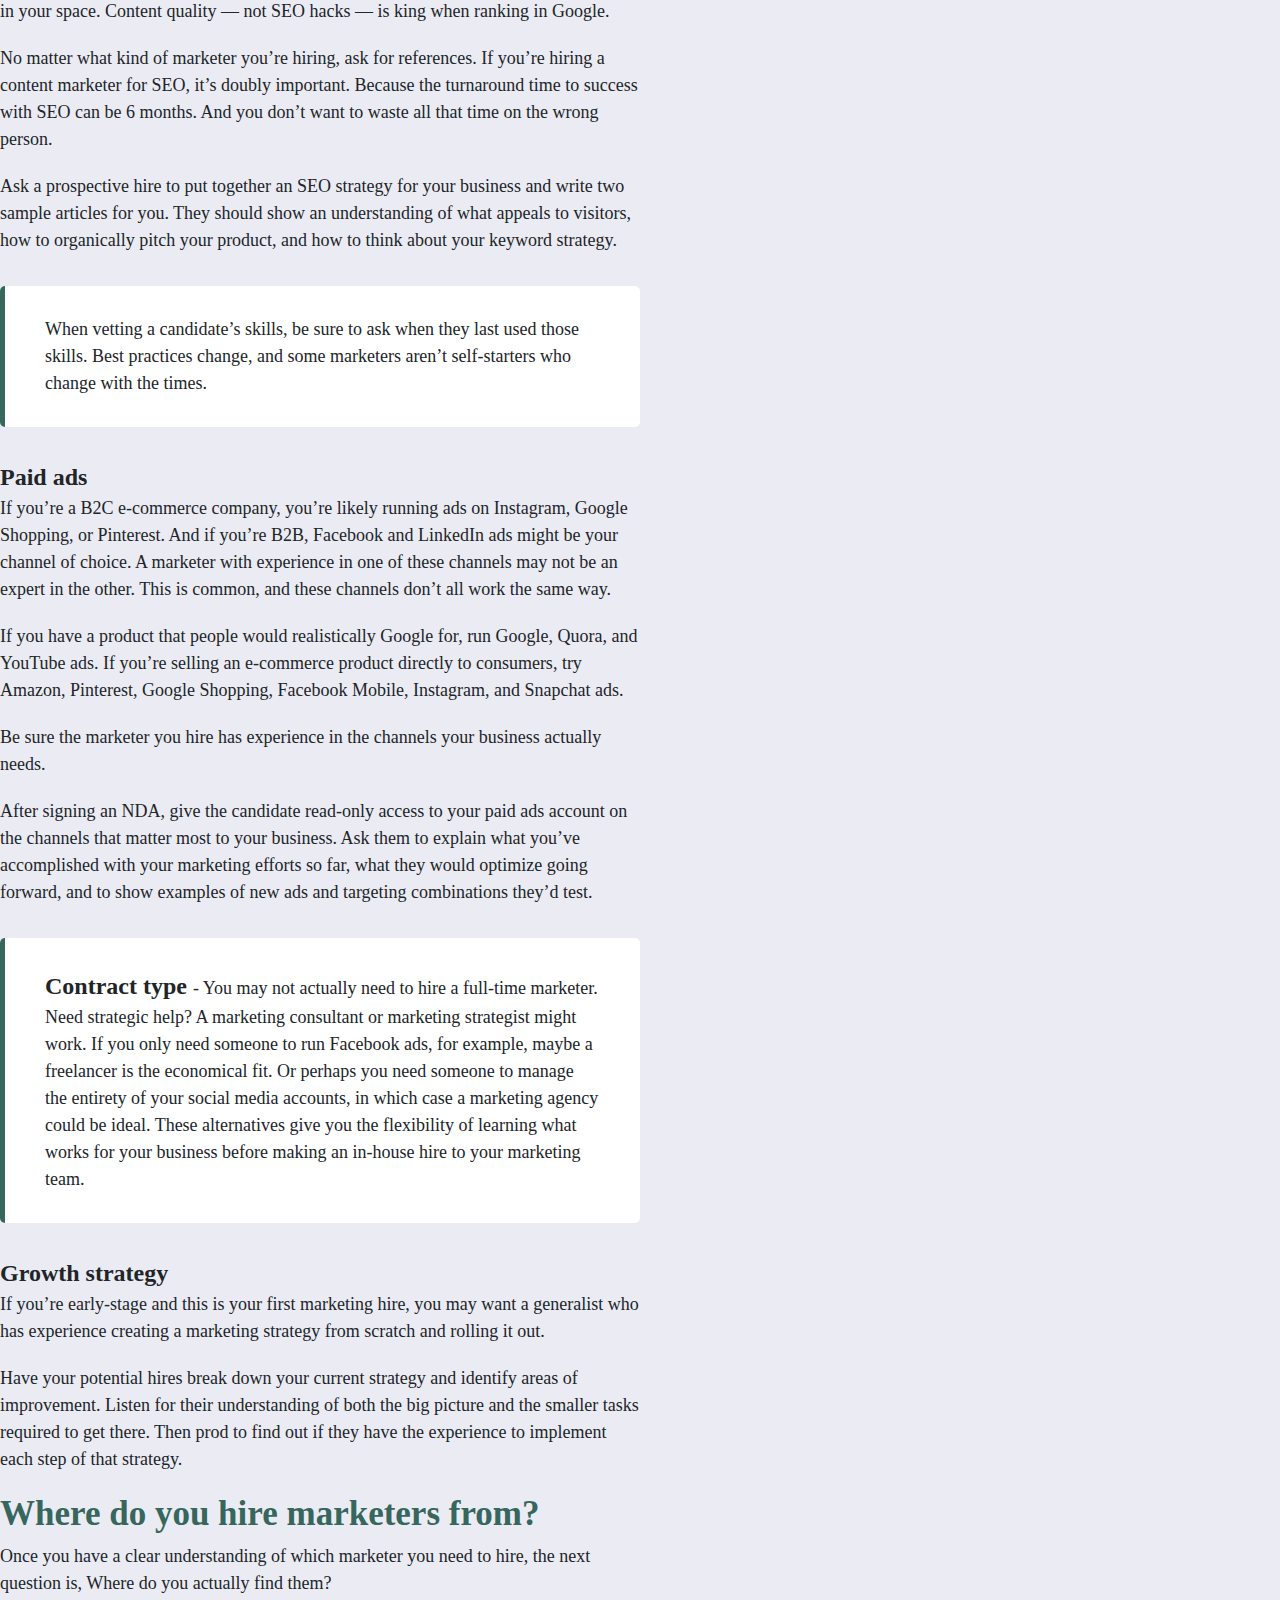
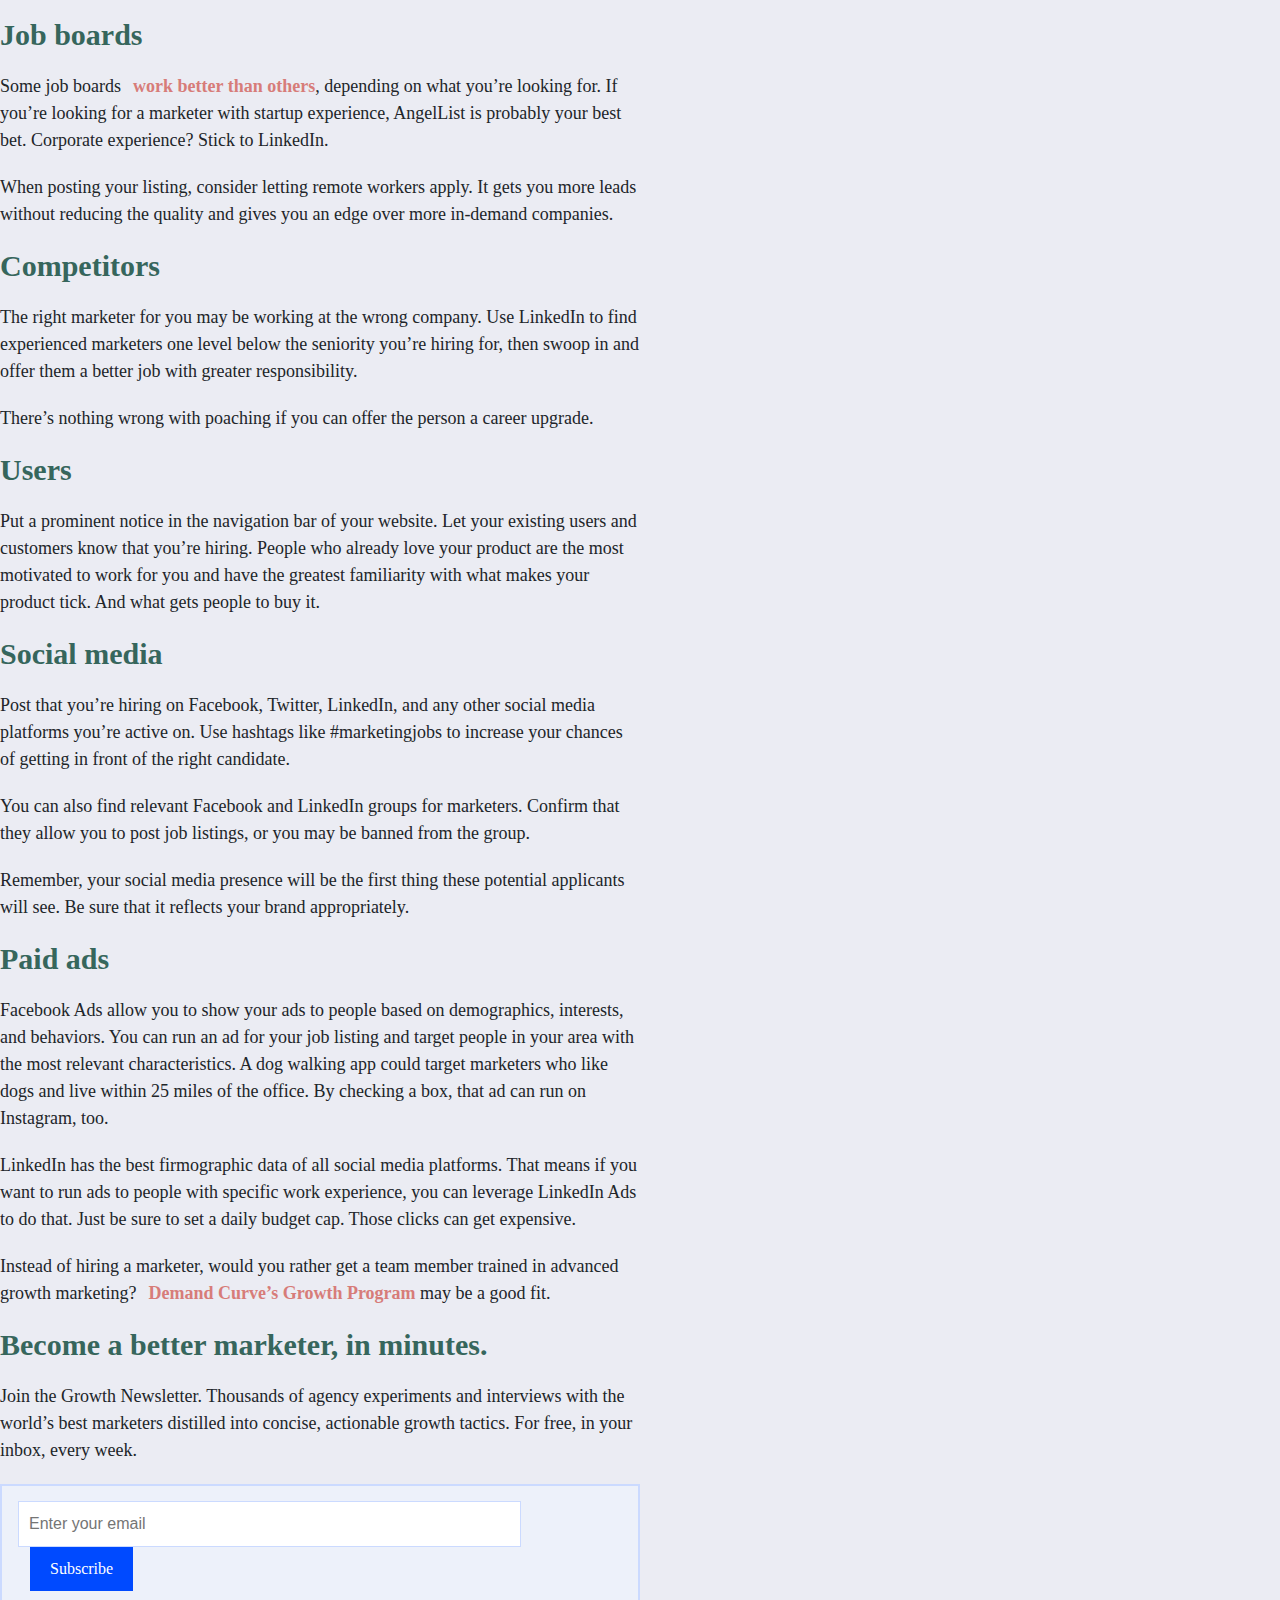
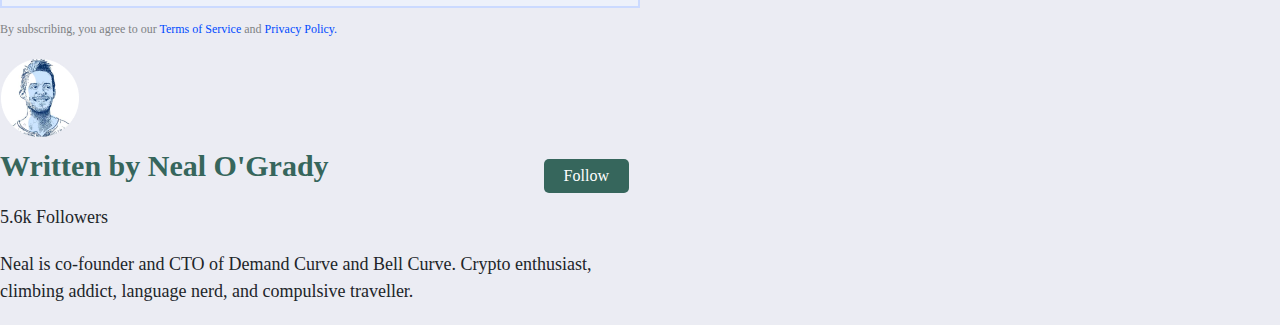
==== commit cca00138: "Add files via upload" ====
--- a/index.html
+++ b/index.html
@@ -41,7 +41,7 @@
       <div class="wrapper">
         <div class="content-frame">
           <div class="w-1">
-            <img src="images/Frame 85.png" />
+            <a href="#"><img src="images/Frame 85.png" /></a>
             <h1>Articles · Growth Strategy</h1>
 
             <h2>Hire Marketers: How to Find and Hire the Good Ones</h2>
@@ -59,7 +59,7 @@
             </div>
 
             <img src="images/Frame 45.png" style="margin: 32px 0 32px 0" />
-            <h4>Hire marketers</h4>
+            <h4 id="A1">Hire marketers</h4>
             <p>Who’s the right marketer to hire, and how do you find them?</p>
             <p>
               To get it out of the way, here are some quick links to job boards
@@ -74,30 +74,31 @@
                 Glassdoor<br />
                 <div class="line">
                   Demand Curve
-                  <span class="highlight"><- to find agencies and freelancers</span>
+                  <span class="highlight"
+                    ><- to find agencies and freelancers</span
+                  >
                 </div>
               </h5>
             </div>
             <div class="white-box2">
-                <blockquote class="text">
-                  Початком нашої історії можна вважати (липень) 1999 року, коли
-                  ми всією родиною переїхали до нашого першого будинку. Тільки
-                  спробувавши, розумієш, що життя у заміському будинку – це
-                  зовсім інший рівень якості життя. Але не кожен будинок
-                  дозволить це відчути в повній мірі. Саме до цього я і прийшов,
-                  після 20 років життя у 4 будинках. Ідея створити
-                  по-справжньому комфортне заміське житло сподобалося всій нашій
-                  родині, тому DFD - це сімейна компанія, де ми об'єднані не
-                  лише сімейними узами, а й спільною метою.
-                </blockquote>
-            </div>
-
+              <blockquote class="text">
+                Початком нашої історії можна вважати (липень) 1999 року, коли ми
+                всією родиною переїхали до нашого першого будинку. Тільки
+                спробувавши, розумієш, що життя у заміському будинку – це зовсім
+                інший рівень якості життя. Але не кожен будинок дозволить це
+                відчути в повній мірі. Саме до цього я і прийшов, після 20 років
+                життя у 4 будинках. Ідея створити по-справжньому комфортне
+                заміське житло сподобалося всій нашій родині, тому DFD - це
+                сімейна компанія, де ми об'єднані не лише сімейними узами, а й
+                спільною метою.
+              </blockquote>
+            </div>
 
             <p>
               In this post, we’ll explore what an ideal marketer looks like and
               how to find, vet, and hire them.  
             </p>
-            <h4>What kind of marketer do you need?</h4>
+            <h4 id="A2">What kind of marketer do you need?</h4>
             <p>
               The mistake companies make is hiring a marketer without first
               having an intuition around how their company is going to grow.
@@ -127,17 +128,283 @@
               product. Below, we break down what to look for.
             </p>
 
-            <blockquote class="text2"><b>Prioritize </b>
-              - It’s unlikely that you’ll find a candidate that checks every 
-              box. It’s unrealistic for most marketing professionals to be experts across ads, content marketing, copywriting, and strategy. But if you can identify the most critical functions required based on your marketing needs, you’ll be happier with your hiring outcomes.</blockquote>
-            </div>
-
-            <strong>Social media</strong>
+            <blockquote class="text2">
+              <b>Prioritize </b>
+              - It’s unlikely that you’ll find a candidate that checks every
+              box. It’s unrealistic for most marketing professionals to be
+              experts across ads, content marketing, copywriting, and strategy.
+              But if you can identify the most critical functions required based
+              on your marketing needs, you’ll be happier with your hiring
+              outcomes.
+            </blockquote>
+
+            <b>Social media</b>
+            <p>
+              If your social media following is an important part of your
+              business, you’ll want a marketer with experience writing
+              compelling copy, engaging with influencers, providing customer
+              support, and growing communities.
+            </p>
+            <p>
+              The best way to know if someone is qualified to run your social
+              media is to test them before hiring. Many marketers lie on their
+              resumé and don’t really know what they’re doing. Test them.
+            </p>
+            <p>
+              Ask them to come up with 4 new social media marketing strategies
+              to implement, and to prioritize them based on expected ROI.
+            </p>
+            <p>
+              Then have them implement their top choice as a fixed-rate sample
+              project. That way, you can see if they’re capable of doing the job
+              before making the full-time commitment.
+            </p>
+
+            <table>
+              <tr>
+                <th></th>
+                <th>Display ads</th>
+                <th>Search ads</th>
+              </tr>
+              <tr>
+                <td>Format</td>
+                <td>Static images, animations, interactive content</td>
+                <td>Text</td>
+              </tr>
+              <tr>
+                <td>Appear on</td>
+                <td>
+                  Websites, videos, and apps in the Google Display Network
+                </td>
+                <td>Search engine results</td>
+              </tr>
+            </table>
+
+            <b>Search engine optimization (SEO)</b>
+            <p>
+              Is ranking on Google a priority for your business? You’ll want
+              someone who has already done it in a similar niche as you. They
+              have to understand what makes for great content in your space.
+              Content quality — not SEO hacks — is king when ranking in Google.
+            </p>
+            <p>
+              No matter what kind of marketer you’re hiring, ask for references.
+              If you’re hiring a content marketer for SEO, it’s doubly
+              important. Because the turnaround time to success with SEO can be
+              6 months. And you don’t want to waste all that time on the wrong
+              person.
+            </p>
+            <p>
+              Ask a prospective hire to put together an SEO strategy for your
+              business and write two sample articles for you. They should show
+              an understanding of what appeals to visitors, how to organically
+              pitch your product, and how to think about your keyword strategy.
+            </p>
+
+            <blockquote class="text2">
+              When vetting a candidate’s skills, be sure to ask when they last
+              used those skills. Best practices change, and some marketers
+              aren’t self-starters who change with the times.
+            </blockquote>
+
+            <b>Paid ads</b>
+            <p>
+              If you’re a B2C e-commerce company, you’re likely running ads on
+              Instagram, Google Shopping, or Pinterest. And if you’re B2B,
+              Facebook and LinkedIn ads might be your channel of choice. A
+              marketer with experience in one of these channels may not be an
+              expert in the other. This is common, and these channels don’t all
+              work the same way.
+            </p>
+            <p>
+              If you have a product that people would realistically Google for,
+              run Google, Quora, and YouTube ads. If you’re selling an
+              e-commerce product directly to consumers, try Amazon, Pinterest,
+              Google Shopping, Facebook Mobile, Instagram, and Snapchat ads.
+            </p>
+            <p>
+              Be sure the marketer you hire has experience in the channels your
+              business actually needs.
+            </p>
+            <p>
+              After signing an NDA, give the candidate read-only access to your
+              paid ads account on the channels that matter most to your
+              business. Ask them to explain what you’ve accomplished with your
+              marketing efforts so far, what they would optimize going forward,
+              and to show examples of new ads and targeting combinations they’d
+              test.
+            </p>
+
+            <blockquote class="text2">
+              <b>Contract type </b>
+              - You may not actually need to hire a full-time marketer. Need
+              strategic help? A marketing consultant or marketing strategist
+              might work. If you only need someone to run Facebook ads, for
+              example, maybe a freelancer is the economical fit. Or perhaps you
+              need someone to manage the entirety of your social media accounts,
+              in which case a marketing agency could be ideal. These
+              alternatives give you the flexibility of learning what works for
+              your business before making an in-house hire to your marketing
+              team.
+            </blockquote>
+
+            <b>Growth strategy</b>
+            <p>
+              If you’re early-stage and this is your first marketing hire, you
+              may want a generalist who has experience creating a marketing
+              strategy from scratch and rolling it out.
+            </p>
+            <p>
+              Have your potential hires break down your current strategy and
+              identify areas of improvement. Listen for their understanding of
+              both the big picture and the smaller tasks required to get there.
+              Then prod to find out if they have the experience to implement
+              each step of that strategy.
+            </p>
+
+            <h4 id="A3">Where do you hire marketers from?</h4>
+            <p>
+              Once you have a clear understanding of which marketer you need to
+              hire, the next question is, Where do you actually find them?
+            </p>
+
+            <h6>Job boards</h6>
+            <p>
+              Some job boards<span style="color: #d77c79"
+                >work better than others</span
+              >, depending on what you’re looking for. If you’re looking for a
+              marketer with startup experience, AngelList is probably your best
+              bet. Corporate experience? Stick to LinkedIn.
+            </p>
+            <p>
+              When posting your listing, consider letting remote workers apply.
+              It gets you more leads without reducing the quality and gives you
+              an edge over more in-demand companies.
+            </p>
+
+            <h6>Competitors</h6>
+            <p>
+              The right marketer for you may be working at the wrong company.
+              Use LinkedIn to find experienced marketers one level below the
+              seniority you’re hiring for, then swoop in and offer them a better
+              job with greater responsibility.
+            </p>
+            <p>
+              There’s nothing wrong with poaching if you can offer the person a
+              career upgrade.
+            </p>
+
+            <h6>Users</h6>
+            <p>
+              Put a prominent notice in the navigation bar of your website. Let
+              your existing users and customers know that you’re hiring. People
+              who already love your product are the most motivated to work for
+              you and have the greatest familiarity with what makes your product
+              tick. And what gets people to buy it.
+            </p>
+
+            <h6>Social media</h6>
+            <p>
+              Post that you’re hiring on Facebook, Twitter, LinkedIn, and any
+              other social media platforms you’re active on. Use hashtags like
+              #marketingjobs to increase your chances of getting in front of the
+              right candidate.
+            </p>
+            <p>
+              You can also find relevant Facebook and LinkedIn groups for
+              marketers. Confirm that they allow you to post job listings, or
+              you may be banned from the group.
+            </p>
+            <p>
+              Remember, your social media presence will be the first thing these
+              potential applicants will see. Be sure that it reflects your brand
+              appropriately.
+            </p>
+
+            <h6>Paid ads</h6>
+            <p>
+              Facebook Ads allow you to show your ads to people based on
+              demographics, interests, and behaviors. You can run an ad for your
+              job listing and target people in your area with the most relevant
+              characteristics. A dog walking app could target marketers who like
+              dogs and live within 25 miles of the office. By checking a box,
+              that ad can run on Instagram, too.
+            </p>
+            <p>
+              LinkedIn has the best firmographic data of all social media
+              platforms. That means if you want to run ads to people with
+              specific work experience, you can leverage LinkedIn Ads to do
+              that. Just be sure to set a daily budget cap. Those clicks can get
+              expensive.
+            </p>
+            <p>
+              Instead of hiring a marketer, would you rather get a team member
+              trained in advanced growth marketing?<span style="color: #d77c79"
+                >Demand Curve’s Growth Program </span
+              >may be a good fit.
+            </p>
+
+            <h6>Become a better marketer, in minutes.</h6>
+            <p>
+              Join the Growth Newsletter. Thousands of agency experiments and
+              interviews with the world’s best marketers distilled into concise,
+              actionable growth tactics. For free, in your inbox, every week.
+            </p>
+
+            <form class="subscription-form">
+              <input
+                type="email"
+                placeholder="Enter your email"
+                name="email"
+                required
+              />
+              <button type="submit">Subscribe</button>
+            </form>
+
+            <div class="terms-privacy">
+              <p>
+                By subscribing, you agree to our
+                <a href="#">Terms of Service</a> and
+                <a href="#">Privacy Policy.</a>
+              </p>
+            </div>
+
+            <img src="images/photo.png" />
+
+            <div class="author2">
+              <h6>Written by Neal O'Grady</h6>
+              <button>Follow</button>
+            </div>
+
+            <p>5.6k Followers</p>
+            <p>
+              Neal is co-founder and CTO of Demand Curve and Bell Curve. Crypto
+              enthusiast, climbing addict, language nerd, and compulsive
+              traveller.
+            </p>
           </div>
+
+          <div class="w-1">
+            <div class="table-contents">
+              <div class="white-box3">
+                <b>Table of Contents</b>
+                <p><a href="#A1">Hire marketers</a></p>
+                <p><a href="#A2">What kind of marketer do you need?</a></p>
+                <p><a href="#A3">Where do you hire marketers from?</a></p>
+              </div>
+            </div>
+            <div class="links">
+              <p>SHARE ON</p>
+              <a href="#"><img src="images/twit.png" alt="Twitter" /></a>
+              <a href="#"><img src="images/in.png" alt="In" /></a>
+              <a href="#"><img src="images/f.png" alt="Facebook" /></a>
+              <a href="#"><img src="images/email.png" alt="Email" /></a>
+            </div>
+          </div>
+
+
         </div>
       </div>
     </div>
-
-
   </body>
 </html>
--- a/css/style.css
+++ b/css/style.css
@@ -1,41 +1,48 @@
-body{
+body {
     background-color: #EBECF3;
-}
-
-h1{
+    padding-top: 100px;
+}
+
+.header {
+    position: fixed;
+    top: 0;
+    width: 100%;
+    z-index: 10;
+}
+
+h1 {
     font-family: Segoe UI Variable Text;
     font-size: 16px;
 }
 
-h2{
+h2 {
     font-family: Segoe UI Variable Text;
     font-size: 48px;
     color: #36665C;
     font-weight: bold;
 }
 
-h3{
+h3 {
     font-family: Segoe UI Variable Text;
     font-size: 16px;
     color: #B7B8C0;
     padding-left: 20px;
 }
 
-h4{
-    font-family: Segoe UI Variable Text;
-    font-size: 40px;
+h4 {
+    font-family: Segoe UI Variable Text;
+    font-size: 35px;
     color: #36665C;
     font-weight: bold;
 }
 
-h5{
+h5 {
     font-family: Segoe UI Variable Text;
     font-size: 20px;
     color: #D77C79;
     font-weight: bold;
     line-height: 40px;
 }
-
 
 .text {
     position: relative;
@@ -45,31 +52,29 @@
     padding: 40px 60px 40px 60px;
     text-indent: 50px;
 }
-  
-  .text::before,
-  .text::after {
-    content: '“'; 
+
+.text::before,
+.text::after {
+    content: '“';
     font-family: 'Times New Roman', Times, serif;
     font-size: 220px;
     position: absolute;
     color: #E8B969;
-}
-  
-  .text::before {
+    z-index: 1;
+}
+
+.text::before {
     top: -90px;
     left: -56px;
 }
-  
-  .text::after {
-    content: '”'; 
+
+.text::after {
+    content: '”';
     bottom: -186px;
     right: -6px;
 }
 
-
-
-
-h6{
+h6 {
     font-family: Segoe UI Variable Text;
     font-size: 30px;
     color: #36665C;
@@ -77,27 +82,32 @@
     margin-bottom: 20px;
 }
 
-span{
+span {
     margin-left: 12px;
     font-weight: bold;
 }
 
-.content-frame h1{
+.content-frame h1 {
     padding-left: 7px;
     display: inline-block;
 }
 
-.content p{
+.content p {
     font-size: 18px;
     font-family: Segoe UI Variable Text;
     margin-bottom: 20px;
 }
 
-.author h1{
+.content b {
+    font-family: Segoe UI Variable Text;
+    font-size: 24px;
+}
+
+.author h1 {
     padding-left: 20px;
 }
 
-button{
+button {
     color: white;
     background-color: #36665C;
     font-family: Segoe UI Variable Text;
@@ -106,22 +116,22 @@
     margin-left: 12px;
 }
 
-.footer-menu img{
+.footer-menu img {
     padding: 10px;
 }
 
-.banner img{
+.banner img {
     padding: 0 0 5px 10px;
 }
 
-.banner{
+.banner {
     background-color: #36665C;
     padding: 8px 0 1px 0;
     text-align: center;
     color: white;
 }
 
-.menu{
+.menu {
     background-color: white;
 }
 
@@ -131,11 +141,11 @@
     margin: 0 auto;
 }
 
-.footer-menu{
-    display: flex;
-}
-
-.footer-menu a{
+.footer-menu {
+    display: flex;
+}
+
+.footer-menu a {
     color: black;
     text-decoration: none;
     margin: 0 20px;
@@ -149,7 +159,7 @@
     padding-left: 405px;
 }
 
-.author{
+.author {
     border-radius: 50px;
     background-color: white;
     height: 80px;
@@ -159,16 +169,16 @@
     margin-top: 20px;
 }
 
-.name{
+.name {
     display: flex;
     flex-wrap: wrap;
 }
 
-#Logo{
+#Logo {
     padding: 0px;
 }
 
-#Language{
+#Language {
     margin-top: 7px;
     padding-left: 350px;
     height: 60px;
@@ -178,12 +188,12 @@
     background-color: white;
     padding: 25px 60px 25px 60px;
     margin-bottom: 16px;
-  }
-
-  .white-box2 {
+}
+
+.white-box2 {
     background-color: white;
     margin-bottom: 16px;
-  }
+}
 
 .w-1 {
     width: 50%;
@@ -193,26 +203,140 @@
 
 .line {
     display: flex;
-  }
-  
+}
+
 .highlight {
-    font-family:Segoe UI Variable Text Light;
+    font-family: Segoe UI Variable Text Light;
     font-size: 18px;
     color: black;
-  }
-  
-.text{
+}
+
+.text {
     display: flex;
     align-items: start;
 }
 
-.text2{
-    font-family: Segoe UI Variable Text; 
+.text2 {
+    font-family: Segoe UI Variable Text;
     font-size: 18px;
-    background: white; 
-    border-left: 5px solid #36665C; 
+    background: white;
+    border-left: 5px solid #36665C;
     padding: 30px 40px 30px 40px;
     margin: 32px 0 32px 0;
     border-radius: 5px;
+}
+
+table {
+    margin-bottom: 32px;
+}
+
+th, td {
+    border: 1px solid black;
+    text-align: left;
+    vertical-align: top;
+    background-color: white;
+    padding: 8px 16px 8px 16px;
+}
+
+th {
+    font-family: Segoe UI Variable Text;
+    font-size: 24px;
+}
+
+td {
+    font-family: Segoe UI Variable Text;
+    font-size: 20px;
+}
+
+.subscription-form {
+    border: 2px solid #CBDAFF;
+    background-color: #edf1fa;
+    padding: 15px 16px 15px 16px;
+}
+
+.subscription-form input[type="email"] {
+    padding: 10px 284px 10px 10px;
+    margin-right: 10px;
+    border: 1px solid #CBDAFF;
+}
+
+.subscription-form button {
+    padding: 10px 20px;
+    background-color: #004AFF;
+    color: white;
+    cursor: pointer;
+    border-radius: 0;
+}
+
+.terms-privacy p {
+    font-family: Segoe UI Variable Text;
+    font-size: 12px;
+    color: #7F8285;
+    margin-top: 12px;
+}
+
+.terms-privacy a {
+    color: #004AFF;
+}
+
+.author2 {
+    display: flex;
+    align-items: center;
+    margin-top: 10px;
+}
+
+.author2 button {
+    color: white;
+    background-color: #36665C;
+    font-family: Segoe UI Variable Text;
+    border: none !important;
+    border-radius: 5px;
+    margin-left: 215px;
+    padding: 5px 20px;
+}
+
+.white-box3 {
+    background-color: white;
+    margin-left: 135px;
+    padding: 20px;
+    border-radius: 5px;
+    width: 365px;
+    height: 200px;
+}
+
+.white-box3 a {
+    font-family: Segoe UI Variable Text;
+    font-size: 16px;
+    text-decoration: none;
+    color: #282B30;
+    transition: background-color 0.3s ease;
+    padding: 10px;
+    border-radius: 10px;
+    display: block;
+}
+
+.white-box3 p{
+    margin: 0;
   }
 
+.white-box3 a:hover {
+    color: white;
+    background-color: #36665C;
+}
+
+.links p {
+    color: #807f7f;
+    font-size: 13px;
+    text-align: center;
+    margin: 20px 25px 0 0;
+}
+
+.links {
+    text-align: center;
+}
+
+.links a {
+    display: inline-block;
+    margin: 5px 20px 0 0;
+}
+
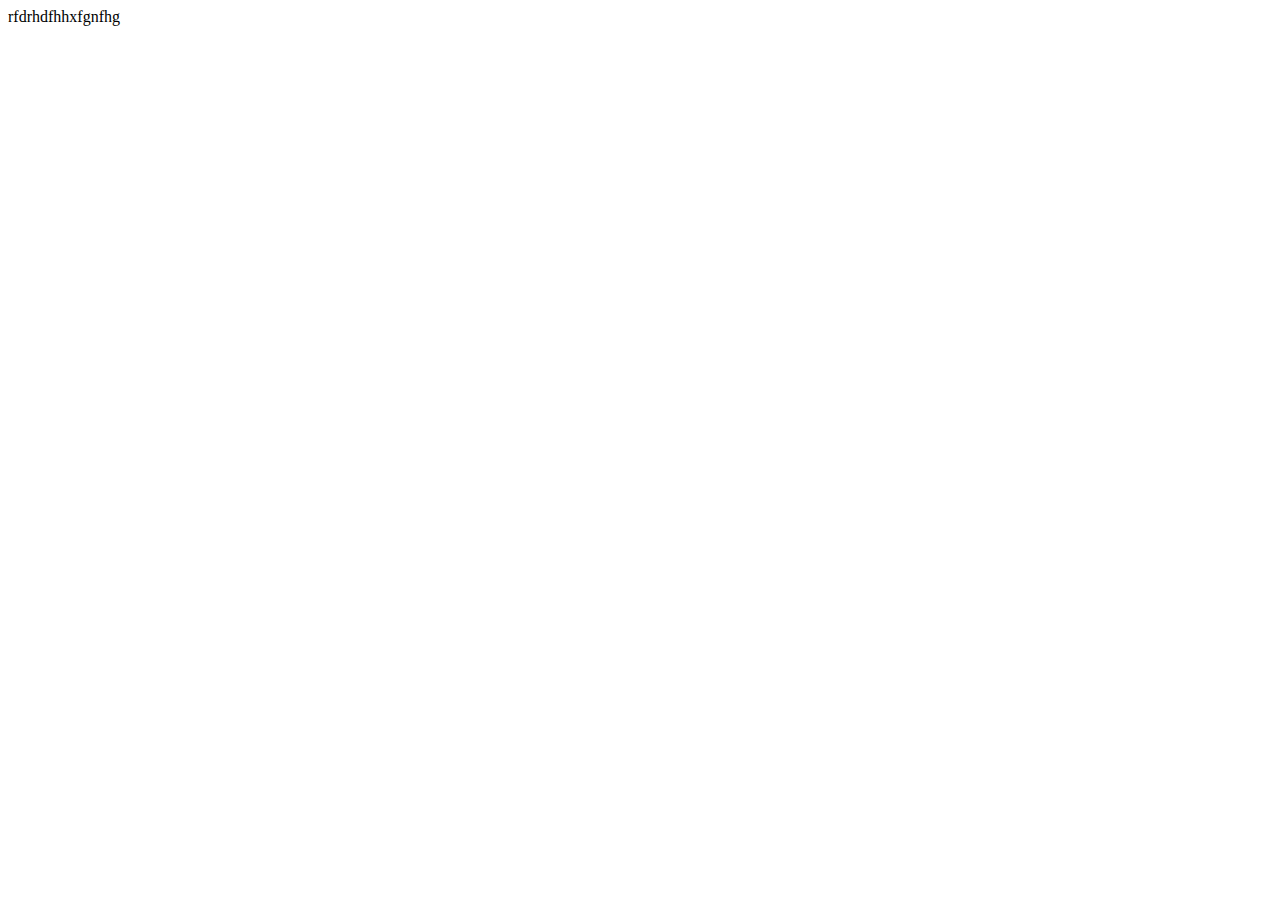
==== commit 68ca7766: "Add files via upload" ====
--- a/index.html
+++ b/index.html
@@ -1,410 +1,21 @@
 <!DOCTYPE html>
-<html lang="en">
-  <head>
-    <meta charset="UTF-8" />
-    <meta name="viewport" content="width=device-width, initial-scale=1.0" />
-    <title>Сторінка статті</title>
-    <link
-      rel="stylesheet"
-      href="https://maxcdn.bootstrapcdn.com/bootstrap/4.0.0/css/bootstrap.min.css"
-      integrity="sha384-Gn5384xqQ1aoWXA+058RXPxPg6fy4IWvTNh0E263XmFcJlSAwiGgFAW/dAiS6JXm"
-      crossorigin="anonymous"
-    />
-    <link rel="stylesheet" href="css/style.css" />
-  </head>
+<html>
+<head>
+    <meta charset="utf-8">
+    <meta name="viewport" content="width=320, initial-scale=1">
+    <meta http-equiv="X-UA-Compatible" content="IE=10" />
+    <link rel="stylesheet" href="./css/template.css">
+    <link rel="stylesheet" href="./css/font-awesome5.css">
 
-  <body>
-    <div class="header">
-      <div class="banner">
-        <h1>
-          РОЗПРОДАЖ BLACK FRIDAY! ОТРИМАЙТЕ ЗНИЖКУ $300 НА ПРОГРАМУ "ЗРОСТАННЯ"
-          <img src="images/Arrow.png" />
-        </h1>
-      </div>
-
-      <div class="menu">
-        <div class="wrapper">
-          <div class="footer-menu">
-            <img id="Logo" src="images/Logo.svg" />
-            <nav>
-              <a href="#">Блог</a>
-              <a href="#">Послуги<img src="images/Chevron.png" /></a>
-              <a href="#">Про нас<img src="images/Chevron.png" /></a>
-            </nav>
-            <img id="Language" src="images/Language.png" />
-          </div>
-        </div>
-      </div>
-    </div>
-
-    <div class="content">
-      <div class="wrapper">
-        <div class="content-frame">
-          <div class="w-1">
-            <a href="#"><img src="images/Frame 85.png" /></a>
-            <h1>Articles · Growth Strategy</h1>
-
-            <h2>Hire Marketers: How to Find and Hire the Good Ones</h2>
-
-            <div class="author">
-              <img src="images/photo.png" />
-              <div class="name">
-                <h1>Neal O'Grady</h1>
-                <span>·</span>
-                <button>Follow</button>
-                <h3>20 хв. час читання</h3>
-                <span>·</span>
-                <h1>Jul 25</h1>
-              </div>
-            </div>
-
-            <img src="images/Frame 45.png" style="margin: 32px 0 32px 0" />
-            <h4 id="A1">Hire marketers</h4>
-            <p>Who’s the right marketer to hire, and how do you find them?</p>
-            <p>
-              To get it out of the way, here are some quick links to job boards
-              you can search.<br />
-              Keep reading to learn who you should hire from these job boards
-              and why.
-            </p>
-            <div class="white-box">
-              <h5>
-                LinkedIn Jobs<br />
-                Indeed<br />
-                Glassdoor<br />
-                <div class="line">
-                  Demand Curve
-                  <span class="highlight"
-                    ><- to find agencies and freelancers</span
-                  >
-                </div>
-              </h5>
-            </div>
-            <div class="white-box2">
-              <blockquote class="text">
-                Початком нашої історії можна вважати (липень) 1999 року, коли ми
-                всією родиною переїхали до нашого першого будинку. Тільки
-                спробувавши, розумієш, що життя у заміському будинку – це зовсім
-                інший рівень якості життя. Але не кожен будинок дозволить це
-                відчути в повній мірі. Саме до цього я і прийшов, після 20 років
-                життя у 4 будинках. Ідея створити по-справжньому комфортне
-                заміське житло сподобалося всій нашій родині, тому DFD - це
-                сімейна компанія, де ми об'єднані не лише сімейними узами, а й
-                спільною метою.
-              </blockquote>
-            </div>
-
-            <p>
-              In this post, we’ll explore what an ideal marketer looks like and
-              how to find, vet, and hire them.  
-            </p>
-            <h4 id="A2">What kind of marketer do you need?</h4>
-            <p>
-              The mistake companies make is hiring a marketer without first
-              having an intuition around how their company is going to grow.
-              Marketers vary drastically in their online marketing skill sets.
-            </p>
-            <p>Stage, product type, and business model all matter.</p>
-            <h6>Stage</h6>
-            <p>
-              If you’re early-stage and making your first hire, don’t hire a
-              senior marketing manager who expects to be able to delegate all
-              their work.
-            </p>
-            <h6>Product type</h6>
-            <p>
-              Marketing a lifestyle product isn’t the same as advertising
-              software to businesses.<br />
-              Make sure the new hire not only has the relevant marketing
-              experience, but that they actually have an interest in it. Do they
-              use this type of software? It goes a long way in having them
-              deeply care about and understand what makes customers buy.
-            </p>
-            <p>And it keeps them working at your company longer.</p>
-            <h6>Business model</h6>
-            <p>
-              Digital marketing campaigns that work for, say, a B2B SaaS company
-              aren’t usually the same that work for a lifestyle e-commerce
-              product. Below, we break down what to look for.
-            </p>
-
-            <blockquote class="text2">
-              <b>Prioritize </b>
-              - It’s unlikely that you’ll find a candidate that checks every
-              box. It’s unrealistic for most marketing professionals to be
-              experts across ads, content marketing, copywriting, and strategy.
-              But if you can identify the most critical functions required based
-              on your marketing needs, you’ll be happier with your hiring
-              outcomes.
-            </blockquote>
-
-            <b>Social media</b>
-            <p>
-              If your social media following is an important part of your
-              business, you’ll want a marketer with experience writing
-              compelling copy, engaging with influencers, providing customer
-              support, and growing communities.
-            </p>
-            <p>
-              The best way to know if someone is qualified to run your social
-              media is to test them before hiring. Many marketers lie on their
-              resumé and don’t really know what they’re doing. Test them.
-            </p>
-            <p>
-              Ask them to come up with 4 new social media marketing strategies
-              to implement, and to prioritize them based on expected ROI.
-            </p>
-            <p>
-              Then have them implement their top choice as a fixed-rate sample
-              project. That way, you can see if they’re capable of doing the job
-              before making the full-time commitment.
-            </p>
-
-            <table>
-              <tr>
-                <th></th>
-                <th>Display ads</th>
-                <th>Search ads</th>
-              </tr>
-              <tr>
-                <td>Format</td>
-                <td>Static images, animations, interactive content</td>
-                <td>Text</td>
-              </tr>
-              <tr>
-                <td>Appear on</td>
-                <td>
-                  Websites, videos, and apps in the Google Display Network
-                </td>
-                <td>Search engine results</td>
-              </tr>
-            </table>
-
-            <b>Search engine optimization (SEO)</b>
-            <p>
-              Is ranking on Google a priority for your business? You’ll want
-              someone who has already done it in a similar niche as you. They
-              have to understand what makes for great content in your space.
-              Content quality — not SEO hacks — is king when ranking in Google.
-            </p>
-            <p>
-              No matter what kind of marketer you’re hiring, ask for references.
-              If you’re hiring a content marketer for SEO, it’s doubly
-              important. Because the turnaround time to success with SEO can be
-              6 months. And you don’t want to waste all that time on the wrong
-              person.
-            </p>
-            <p>
-              Ask a prospective hire to put together an SEO strategy for your
-              business and write two sample articles for you. They should show
-              an understanding of what appeals to visitors, how to organically
-              pitch your product, and how to think about your keyword strategy.
-            </p>
-
-            <blockquote class="text2">
-              When vetting a candidate’s skills, be sure to ask when they last
-              used those skills. Best practices change, and some marketers
-              aren’t self-starters who change with the times.
-            </blockquote>
-
-            <b>Paid ads</b>
-            <p>
-              If you’re a B2C e-commerce company, you’re likely running ads on
-              Instagram, Google Shopping, or Pinterest. And if you’re B2B,
-              Facebook and LinkedIn ads might be your channel of choice. A
-              marketer with experience in one of these channels may not be an
-              expert in the other. This is common, and these channels don’t all
-              work the same way.
-            </p>
-            <p>
-              If you have a product that people would realistically Google for,
-              run Google, Quora, and YouTube ads. If you’re selling an
-              e-commerce product directly to consumers, try Amazon, Pinterest,
-              Google Shopping, Facebook Mobile, Instagram, and Snapchat ads.
-            </p>
-            <p>
-              Be sure the marketer you hire has experience in the channels your
-              business actually needs.
-            </p>
-            <p>
-              After signing an NDA, give the candidate read-only access to your
-              paid ads account on the channels that matter most to your
-              business. Ask them to explain what you’ve accomplished with your
-              marketing efforts so far, what they would optimize going forward,
-              and to show examples of new ads and targeting combinations they’d
-              test.
-            </p>
-
-            <blockquote class="text2">
-              <b>Contract type </b>
-              - You may not actually need to hire a full-time marketer. Need
-              strategic help? A marketing consultant or marketing strategist
-              might work. If you only need someone to run Facebook ads, for
-              example, maybe a freelancer is the economical fit. Or perhaps you
-              need someone to manage the entirety of your social media accounts,
-              in which case a marketing agency could be ideal. These
-              alternatives give you the flexibility of learning what works for
-              your business before making an in-house hire to your marketing
-              team.
-            </blockquote>
-
-            <b>Growth strategy</b>
-            <p>
-              If you’re early-stage and this is your first marketing hire, you
-              may want a generalist who has experience creating a marketing
-              strategy from scratch and rolling it out.
-            </p>
-            <p>
-              Have your potential hires break down your current strategy and
-              identify areas of improvement. Listen for their understanding of
-              both the big picture and the smaller tasks required to get there.
-              Then prod to find out if they have the experience to implement
-              each step of that strategy.
-            </p>
-
-            <h4 id="A3">Where do you hire marketers from?</h4>
-            <p>
-              Once you have a clear understanding of which marketer you need to
-              hire, the next question is, Where do you actually find them?
-            </p>
-
-            <h6>Job boards</h6>
-            <p>
-              Some job boards<span style="color: #d77c79"
-                >work better than others</span
-              >, depending on what you’re looking for. If you’re looking for a
-              marketer with startup experience, AngelList is probably your best
-              bet. Corporate experience? Stick to LinkedIn.
-            </p>
-            <p>
-              When posting your listing, consider letting remote workers apply.
-              It gets you more leads without reducing the quality and gives you
-              an edge over more in-demand companies.
-            </p>
-
-            <h6>Competitors</h6>
-            <p>
-              The right marketer for you may be working at the wrong company.
-              Use LinkedIn to find experienced marketers one level below the
-              seniority you’re hiring for, then swoop in and offer them a better
-              job with greater responsibility.
-            </p>
-            <p>
-              There’s nothing wrong with poaching if you can offer the person a
-              career upgrade.
-            </p>
-
-            <h6>Users</h6>
-            <p>
-              Put a prominent notice in the navigation bar of your website. Let
-              your existing users and customers know that you’re hiring. People
-              who already love your product are the most motivated to work for
-              you and have the greatest familiarity with what makes your product
-              tick. And what gets people to buy it.
-            </p>
-
-            <h6>Social media</h6>
-            <p>
-              Post that you’re hiring on Facebook, Twitter, LinkedIn, and any
-              other social media platforms you’re active on. Use hashtags like
-              #marketingjobs to increase your chances of getting in front of the
-              right candidate.
-            </p>
-            <p>
-              You can also find relevant Facebook and LinkedIn groups for
-              marketers. Confirm that they allow you to post job listings, or
-              you may be banned from the group.
-            </p>
-            <p>
-              Remember, your social media presence will be the first thing these
-              potential applicants will see. Be sure that it reflects your brand
-              appropriately.
-            </p>
-
-            <h6>Paid ads</h6>
-            <p>
-              Facebook Ads allow you to show your ads to people based on
-              demographics, interests, and behaviors. You can run an ad for your
-              job listing and target people in your area with the most relevant
-              characteristics. A dog walking app could target marketers who like
-              dogs and live within 25 miles of the office. By checking a box,
-              that ad can run on Instagram, too.
-            </p>
-            <p>
-              LinkedIn has the best firmographic data of all social media
-              platforms. That means if you want to run ads to people with
-              specific work experience, you can leverage LinkedIn Ads to do
-              that. Just be sure to set a daily budget cap. Those clicks can get
-              expensive.
-            </p>
-            <p>
-              Instead of hiring a marketer, would you rather get a team member
-              trained in advanced growth marketing?<span style="color: #d77c79"
-                >Demand Curve’s Growth Program </span
-              >may be a good fit.
-            </p>
-
-            <h6>Become a better marketer, in minutes.</h6>
-            <p>
-              Join the Growth Newsletter. Thousands of agency experiments and
-              interviews with the world’s best marketers distilled into concise,
-              actionable growth tactics. For free, in your inbox, every week.
-            </p>
-
-            <form class="subscription-form">
-              <input
-                type="email"
-                placeholder="Enter your email"
-                name="email"
-                required
-              />
-              <button type="submit">Subscribe</button>
-            </form>
-
-            <div class="terms-privacy">
-              <p>
-                By subscribing, you agree to our
-                <a href="#">Terms of Service</a> and
-                <a href="#">Privacy Policy.</a>
-              </p>
-            </div>
-
-            <img src="images/photo.png" />
-
-            <div class="author2">
-              <h6>Written by Neal O'Grady</h6>
-              <button>Follow</button>
-            </div>
-
-            <p>5.6k Followers</p>
-            <p>
-              Neal is co-founder and CTO of Demand Curve and Bell Curve. Crypto
-              enthusiast, climbing addict, language nerd, and compulsive
-              traveller.
-            </p>
-          </div>
-
-          <div class="w-1">
-            <div class="table-contents">
-              <div class="white-box3">
-                <b>Table of Contents</b>
-                <p><a href="#A1">Hire marketers</a></p>
-                <p><a href="#A2">What kind of marketer do you need?</a></p>
-                <p><a href="#A3">Where do you hire marketers from?</a></p>
-              </div>
-            </div>
-            <div class="links">
-              <p>SHARE ON</p>
-              <a href="#"><img src="images/twit.png" alt="Twitter" /></a>
-              <a href="#"><img src="images/in.png" alt="In" /></a>
-              <a href="#"><img src="images/f.png" alt="Facebook" /></a>
-              <a href="#"><img src="images/email.png" alt="Email" /></a>
-            </div>
-          </div>
-
-
-        </div>
-      </div>
-    </div>
-  </body>
-</html>
+    <script src="./js/libs/vue.global.prod.js"></script>
+    <script src="./js/libs/vue-router.global.js"></script>
+    <script src="./js/libs/axios.min.js"></script>
+    <script src="./js/libs/chart.js"></script>
+    <script src="./js/app/app.js" type="module"></script>
+</head>
+<body>
+    <content id="content">
+        <router-view></router-view>
+    </content>
+</body>
+</html>--- a/css/font-awesome5.css
+++ b/css/font-awesome5.css
@@ -0,0 +1,12807 @@
+/*!
+ * Font Awesome Pro 5.15.4 by @fontawesome - https://fontawesome.com
+ * License - https://fontawesome.com/license (Commercial License)
+ */
+ .fa,
+ .fab,
+ .fad,
+ .fal,
+ .far,
+ .fas {
+     -moz-osx-font-smoothing: grayscale;
+     -webkit-font-smoothing: antialiased;
+     display: inline-block;
+     font-style: normal;
+     font-variant: normal;
+     text-rendering: auto;
+     line-height: 1;
+ }
+ .fa-lg {
+     font-size: 1.33333em;
+     line-height: 0.75em;
+     vertical-align: -0.0667em;
+ }
+ .fa-xs {
+     font-size: 0.75em;
+ }
+ .fa-sm {
+     font-size: 0.875em;
+ }
+ .fa-1x {
+     font-size: 1em;
+ }
+ .fa-2x {
+     font-size: 2em;
+ }
+ .fa-3x {
+     font-size: 3em;
+ }
+ .fa-4x {
+     font-size: 4em;
+ }
+ .fa-5x {
+     font-size: 5em;
+ }
+ .fa-6x {
+     font-size: 6em;
+ }
+ .fa-7x {
+     font-size: 7em;
+ }
+ .fa-8x {
+     font-size: 8em;
+ }
+ .fa-9x {
+     font-size: 9em;
+ }
+ .fa-10x {
+     font-size: 10em;
+ }
+ .fa-fw {
+     text-align: center;
+     width: 1.25em;
+ }
+ .fa-ul {
+     list-style-type: none;
+     margin-left: 2.5em;
+     padding-left: 0;
+ }
+ .fa-ul > li {
+     position: relative;
+ }
+ .fa-li {
+     left: -2em;
+     position: absolute;
+     text-align: center;
+     width: 2em;
+     line-height: inherit;
+ }
+ .fa-border {
+     border: 0.08em solid #eee;
+     border-radius: 0.1em;
+     padding: 0.2em 0.25em 0.15em;
+ }
+ .fa-pull-left {
+     float: left;
+ }
+ .fa-pull-right {
+     float: right;
+ }
+ .fa.fa-pull-left,
+ .fab.fa-pull-left,
+ .fal.fa-pull-left,
+ .far.fa-pull-left,
+ .fas.fa-pull-left {
+     margin-right: 0.3em;
+ }
+ .fa.fa-pull-right,
+ .fab.fa-pull-right,
+ .fal.fa-pull-right,
+ .far.fa-pull-right,
+ .fas.fa-pull-right {
+     margin-left: 0.3em;
+ }
+ .fa-spin {
+     -webkit-animation: fa-spin 2s linear infinite;
+     animation: fa-spin 2s linear infinite;
+ }
+ .fa-pulse {
+     -webkit-animation: fa-spin 1s steps(8) infinite;
+     animation: fa-spin 1s steps(8) infinite;
+ }
+ @-webkit-keyframes fa-spin {
+     0% {
+         -webkit-transform: rotate(0deg);
+         transform: rotate(0deg);
+     }
+     to {
+         -webkit-transform: rotate(1turn);
+         transform: rotate(1turn);
+     }
+ }
+ @keyframes fa-spin {
+     0% {
+         -webkit-transform: rotate(0deg);
+         transform: rotate(0deg);
+     }
+     to {
+         -webkit-transform: rotate(1turn);
+         transform: rotate(1turn);
+     }
+ }
+ .fa-rotate-90 {
+     -ms-filter: "progid:DXImageTransform.Microsoft.BasicImage(rotation=1)";
+     -webkit-transform: rotate(90deg);
+     transform: rotate(90deg);
+ }
+ .fa-rotate-180 {
+     -ms-filter: "progid:DXImageTransform.Microsoft.BasicImage(rotation=2)";
+     -webkit-transform: rotate(180deg);
+     transform: rotate(180deg);
+ }
+ .fa-rotate-270 {
+     -ms-filter: "progid:DXImageTransform.Microsoft.BasicImage(rotation=3)";
+     -webkit-transform: rotate(270deg);
+     transform: rotate(270deg);
+ }
+ .fa-flip-horizontal {
+     -ms-filter: "progid:DXImageTransform.Microsoft.BasicImage(rotation=0, mirror=1)";
+     -webkit-transform: scaleX(-1);
+     transform: scaleX(-1);
+ }
+ .fa-flip-vertical {
+     -webkit-transform: scaleY(-1);
+     transform: scaleY(-1);
+ }
+ .fa-flip-both,
+ .fa-flip-horizontal.fa-flip-vertical,
+ .fa-flip-vertical {
+     -ms-filter: "progid:DXImageTransform.Microsoft.BasicImage(rotation=2, mirror=1)";
+ }
+ .fa-flip-both,
+ .fa-flip-horizontal.fa-flip-vertical {
+     -webkit-transform: scale(-1);
+     transform: scale(-1);
+ }
+ :root .fa-flip-both,
+ :root .fa-flip-horizontal,
+ :root .fa-flip-vertical,
+ :root .fa-rotate-90,
+ :root .fa-rotate-180,
+ :root .fa-rotate-270 {
+     -webkit-filter: none;
+     filter: none;
+ }
+ .fa-stack {
+     display: inline-block;
+     height: 2em;
+     line-height: 2em;
+     position: relative;
+     vertical-align: middle;
+     width: 2.5em;
+ }
+ .fa-stack-1x,
+ .fa-stack-2x {
+     left: 0;
+     position: absolute;
+     text-align: center;
+     width: 100%;
+ }
+ .fa-stack-1x {
+     line-height: inherit;
+ }
+ .fa-stack-2x {
+     font-size: 2em;
+ }
+ .fa-inverse {
+     color: #fff;
+ }
+ .fa-500px:before {
+     content: "\f26e";
+ }
+ .fa-abacus:before {
+     content: "\f640";
+ }
+ .fa-accessible-icon:before {
+     content: "\f368";
+ }
+ .fa-accusoft:before {
+     content: "\f369";
+ }
+ .fa-acorn:before {
+     content: "\f6ae";
+ }
+ .fa-acquisitions-incorporated:before {
+     content: "\f6af";
+ }
+ .fa-ad:before {
+     content: "\f641";
+ }
+ .fa-address-book:before {
+     content: "\f2b9";
+ }
+ .fa-address-card:before {
+     content: "\f2bb";
+ }
+ .fa-adjust:before {
+     content: "\f042";
+ }
+ .fa-adn:before {
+     content: "\f170";
+ }
+ .fa-adversal:before {
+     content: "\f36a";
+ }
+ .fa-affiliatetheme:before {
+     content: "\f36b";
+ }
+ .fa-air-conditioner:before {
+     content: "\f8f4";
+ }
+ .fa-air-freshener:before {
+     content: "\f5d0";
+ }
+ .fa-airbnb:before {
+     content: "\f834";
+ }
+ .fa-alarm-clock:before {
+     content: "\f34e";
+ }
+ .fa-alarm-exclamation:before {
+     content: "\f843";
+ }
+ .fa-alarm-plus:before {
+     content: "\f844";
+ }
+ .fa-alarm-snooze:before {
+     content: "\f845";
+ }
+ .fa-album:before {
+     content: "\f89f";
+ }
+ .fa-album-collection:before {
+     content: "\f8a0";
+ }
+ .fa-algolia:before {
+     content: "\f36c";
+ }
+ .fa-alicorn:before {
+     content: "\f6b0";
+ }
+ .fa-alien:before {
+     content: "\f8f5";
+ }
+ .fa-alien-monster:before {
+     content: "\f8f6";
+ }
+ .fa-align-center:before {
+     content: "\f037";
+ }
+ .fa-align-justify:before {
+     content: "\f039";
+ }
+ .fa-align-left:before {
+     content: "\f036";
+ }
+ .fa-align-right:before {
+     content: "\f038";
+ }
+ .fa-align-slash:before {
+     content: "\f846";
+ }
+ .fa-alipay:before {
+     content: "\f642";
+ }
+ .fa-allergies:before {
+     content: "\f461";
+ }
+ .fa-amazon:before {
+     content: "\f270";
+ }
+ .fa-amazon-pay:before {
+     content: "\f42c";
+ }
+ .fa-ambulance:before {
+     content: "\f0f9";
+ }
+ .fa-american-sign-language-interpreting:before {
+     content: "\f2a3";
+ }
+ .fa-amilia:before {
+     content: "\f36d";
+ }
+ .fa-amp-guitar:before {
+     content: "\f8a1";
+ }
+ .fa-analytics:before {
+     content: "\f643";
+ }
+ .fa-anchor:before {
+     content: "\f13d";
+ }
+ .fa-android:before {
+     content: "\f17b";
+ }
+ .fa-angel:before {
+     content: "\f779";
+ }
+ .fa-angellist:before {
+     content: "\f209";
+ }
+ .fa-angle-double-down:before {
+     content: "\f103";
+ }
+ .fa-angle-double-left:before {
+     content: "\f100";
+ }
+ .fa-angle-double-right:before {
+     content: "\f101";
+ }
+ .fa-angle-double-up:before {
+     content: "\f102";
+ }
+ .fa-angle-down:before {
+     content: "\f107";
+ }
+ .fa-angle-left:before {
+     content: "\f104";
+ }
+ .fa-angle-right:before {
+     content: "\f105";
+ }
+ .fa-angle-up:before {
+     content: "\f106";
+ }
+ .fa-angry:before {
+     content: "\f556";
+ }
+ .fa-angrycreative:before {
+     content: "\f36e";
+ }
+ .fa-angular:before {
+     content: "\f420";
+ }
+ .fa-ankh:before {
+     content: "\f644";
+ }
+ .fa-app-store:before {
+     content: "\f36f";
+ }
+ .fa-app-store-ios:before {
+     content: "\f370";
+ }
+ .fa-apper:before {
+     content: "\f371";
+ }
+ .fa-apple:before {
+     content: "\f179";
+ }
+ .fa-apple-alt:before {
+     content: "\f5d1";
+ }
+ .fa-apple-crate:before {
+     content: "\f6b1";
+ }
+ .fa-apple-pay:before {
+     content: "\f415";
+ }
+ .fa-archive:before {
+     content: "\f187";
+ }
+ .fa-archway:before {
+     content: "\f557";
+ }
+ .fa-arrow-alt-circle-down:before {
+     content: "\f358";
+ }
+ .fa-arrow-alt-circle-left:before {
+     content: "\f359";
+ }
+ .fa-arrow-alt-circle-right:before {
+     content: "\f35a";
+ }
+ .fa-arrow-alt-circle-up:before {
+     content: "\f35b";
+ }
+ .fa-arrow-alt-down:before {
+     content: "\f354";
+ }
+ .fa-arrow-alt-from-bottom:before {
+     content: "\f346";
+ }
+ .fa-arrow-alt-from-left:before {
+     content: "\f347";
+ }
+ .fa-arrow-alt-from-right:before {
+     content: "\f348";
+ }
+ .fa-arrow-alt-from-top:before {
+     content: "\f349";
+ }
+ .fa-arrow-alt-left:before {
+     content: "\f355";
+ }
+ .fa-arrow-alt-right:before {
+     content: "\f356";
+ }
+ .fa-arrow-alt-square-down:before {
+     content: "\f350";
+ }
+ .fa-arrow-alt-square-left:before {
+     content: "\f351";
+ }
+ .fa-arrow-alt-square-right:before {
+     content: "\f352";
+ }
+ .fa-arrow-alt-square-up:before {
+     content: "\f353";
+ }
+ .fa-arrow-alt-to-bottom:before {
+     content: "\f34a";
+ }
+ .fa-arrow-alt-to-left:before {
+     content: "\f34b";
+ }
+ .fa-arrow-alt-to-right:before {
+     content: "\f34c";
+ }
+ .fa-arrow-alt-to-top:before {
+     content: "\f34d";
+ }
+ .fa-arrow-alt-up:before {
+     content: "\f357";
+ }
+ .fa-arrow-circle-down:before {
+     content: "\f0ab";
+ }
+ .fa-arrow-circle-left:before {
+     content: "\f0a8";
+ }
+ .fa-arrow-circle-right:before {
+     content: "\f0a9";
+ }
+ .fa-arrow-circle-up:before {
+     content: "\f0aa";
+ }
+ .fa-arrow-down:before {
+     content: "\f063";
+ }
+ .fa-arrow-from-bottom:before {
+     content: "\f342";
+ }
+ .fa-arrow-from-left:before {
+     content: "\f343";
+ }
+ .fa-arrow-from-right:before {
+     content: "\f344";
+ }
+ .fa-arrow-from-top:before {
+     content: "\f345";
+ }
+ .fa-arrow-left:before {
+     content: "\f060";
+ }
+ .fa-arrow-right:before {
+     content: "\f061";
+ }
+ .fa-arrow-square-down:before {
+     content: "\f339";
+ }
+ .fa-arrow-square-left:before {
+     content: "\f33a";
+ }
+ .fa-arrow-square-right:before {
+     content: "\f33b";
+ }
+ .fa-arrow-square-up:before {
+     content: "\f33c";
+ }
+ .fa-arrow-to-bottom:before {
+     content: "\f33d";
+ }
+ .fa-arrow-to-left:before {
+     content: "\f33e";
+ }
+ .fa-arrow-to-right:before {
+     content: "\f340";
+ }
+ .fa-arrow-to-top:before {
+     content: "\f341";
+ }
+ .fa-arrow-up:before {
+     content: "\f062";
+ }
+ .fa-arrows:before {
+     content: "\f047";
+ }
+ .fa-arrows-alt:before {
+     content: "\f0b2";
+ }
+ .fa-arrows-alt-h:before {
+     content: "\f337";
+ }
+ .fa-arrows-alt-v:before {
+     content: "\f338";
+ }
+ .fa-arrows-h:before {
+     content: "\f07e";
+ }
+ .fa-arrows-v:before {
+     content: "\f07d";
+ }
+ .fa-artstation:before {
+     content: "\f77a";
+ }
+ .fa-assistive-listening-systems:before {
+     content: "\f2a2";
+ }
+ .fa-asterisk:before {
+     content: "\f069";
+ }
+ .fa-asymmetrik:before {
+     content: "\f372";
+ }
+ .fa-at:before {
+     content: "\f1fa";
+ }
+ .fa-atlas:before {
+     content: "\f558";
+ }
+ .fa-atlassian:before {
+     content: "\f77b";
+ }
+ .fa-atom:before {
+     content: "\f5d2";
+ }
+ .fa-atom-alt:before {
+     content: "\f5d3";
+ }
+ .fa-audible:before {
+     content: "\f373";
+ }
+ .fa-audio-description:before {
+     content: "\f29e";
+ }
+ .fa-autoprefixer:before {
+     content: "\f41c";
+ }
+ .fa-avianex:before {
+     content: "\f374";
+ }
+ .fa-aviato:before {
+     content: "\f421";
+ }
+ .fa-award:before {
+     content: "\f559";
+ }
+ .fa-aws:before {
+     content: "\f375";
+ }
+ .fa-axe:before {
+     content: "\f6b2";
+ }
+ .fa-axe-battle:before {
+     content: "\f6b3";
+ }
+ .fa-baby:before {
+     content: "\f77c";
+ }
+ .fa-baby-carriage:before {
+     content: "\f77d";
+ }
+ .fa-backpack:before {
+     content: "\f5d4";
+ }
+ .fa-backspace:before {
+     content: "\f55a";
+ }
+ .fa-backward:before {
+     content: "\f04a";
+ }
+ .fa-bacon:before {
+     content: "\f7e5";
+ }
+ .fa-bacteria:before {
+     content: "\e059";
+ }
+ .fa-bacterium:before {
+     content: "\e05a";
+ }
+ .fa-badge:before {
+     content: "\f335";
+ }
+ .fa-badge-check:before {
+     content: "\f336";
+ }
+ .fa-badge-dollar:before {
+     content: "\f645";
+ }
+ .fa-badge-percent:before {
+     content: "\f646";
+ }
+ .fa-badge-sheriff:before {
+     content: "\f8a2";
+ }
+ .fa-badger-honey:before {
+     content: "\f6b4";
+ }
+ .fa-bags-shopping:before {
+     content: "\f847";
+ }
+ .fa-bahai:before {
+     content: "\f666";
+ }
+ .fa-balance-scale:before {
+     content: "\f24e";
+ }
+ .fa-balance-scale-left:before {
+     content: "\f515";
+ }
+ .fa-balance-scale-right:before {
+     content: "\f516";
+ }
+ .fa-ball-pile:before {
+     content: "\f77e";
+ }
+ .fa-ballot:before {
+     content: "\f732";
+ }
+ .fa-ballot-check:before {
+     content: "\f733";
+ }
+ .fa-ban:before {
+     content: "\f05e";
+ }
+ .fa-band-aid:before {
+     content: "\f462";
+ }
+ .fa-bandcamp:before {
+     content: "\f2d5";
+ }
+ .fa-banjo:before {
+     content: "\f8a3";
+ }
+ .fa-barcode:before {
+     content: "\f02a";
+ }
+ .fa-barcode-alt:before {
+     content: "\f463";
+ }
+ .fa-barcode-read:before {
+     content: "\f464";
+ }
+ .fa-barcode-scan:before {
+     content: "\f465";
+ }
+ .fa-bars:before {
+     content: "\f0c9";
+ }
+ .fa-baseball:before {
+     content: "\f432";
+ }
+ .fa-baseball-ball:before {
+     content: "\f433";
+ }
+ .fa-basketball-ball:before {
+     content: "\f434";
+ }
+ .fa-basketball-hoop:before {
+     content: "\f435";
+ }
+ .fa-bat:before {
+     content: "\f6b5";
+ }
+ .fa-bath:before {
+     content: "\f2cd";
+ }
+ .fa-battery-bolt:before {
+     content: "\f376";
+ }
+ .fa-battery-empty:before {
+     content: "\f244";
+ }
+ .fa-battery-full:before {
+     content: "\f240";
+ }
+ .fa-battery-half:before {
+     content: "\f242";
+ }
+ .fa-battery-quarter:before {
+     content: "\f243";
+ }
+ .fa-battery-slash:before {
+     content: "\f377";
+ }
+ .fa-battery-three-quarters:before {
+     content: "\f241";
+ }
+ .fa-battle-net:before {
+     content: "\f835";
+ }
+ .fa-bed:before {
+     content: "\f236";
+ }
+ .fa-bed-alt:before {
+     content: "\f8f7";
+ }
+ .fa-bed-bunk:before {
+     content: "\f8f8";
+ }
+ .fa-bed-empty:before {
+     content: "\f8f9";
+ }
+ .fa-beer:before {
+     content: "\f0fc";
+ }
+ .fa-behance:before {
+     content: "\f1b4";
+ }
+ .fa-behance-square:before {
+     content: "\f1b5";
+ }
+ .fa-bell:before {
+     content: "\f0f3";
+ }
+ .fa-bell-exclamation:before {
+     content: "\f848";
+ }
+ .fa-bell-on:before {
+     content: "\f8fa";
+ }
+ .fa-bell-plus:before {
+     content: "\f849";
+ }
+ .fa-bell-school:before {
+     content: "\f5d5";
+ }
+ .fa-bell-school-slash:before {
+     content: "\f5d6";
+ }
+ .fa-bell-slash:before {
+     content: "\f1f6";
+ }
+ .fa-bells:before {
+     content: "\f77f";
+ }
+ .fa-betamax:before {
+     content: "\f8a4";
+ }
+ .fa-bezier-curve:before {
+     content: "\f55b";
+ }
+ .fa-bible:before {
+     content: "\f647";
+ }
+ .fa-bicycle:before {
+     content: "\f206";
+ }
+ .fa-biking:before {
+     content: "\f84a";
+ }
+ .fa-biking-mountain:before {
+     content: "\f84b";
+ }
+ .fa-bimobject:before {
+     content: "\f378";
+ }
+ .fa-binoculars:before {
+     content: "\f1e5";
+ }
+ .fa-biohazard:before {
+     content: "\f780";
+ }
+ .fa-birthday-cake:before {
+     content: "\f1fd";
+ }
+ .fa-bitbucket:before {
+     content: "\f171";
+ }
+ .fa-bitcoin:before {
+     content: "\f379";
+ }
+ .fa-bity:before {
+     content: "\f37a";
+ }
+ .fa-black-tie:before {
+     content: "\f27e";
+ }
+ .fa-blackberry:before {
+     content: "\f37b";
+ }
+ .fa-blanket:before {
+     content: "\f498";
+ }
+ .fa-blender:before {
+     content: "\f517";
+ }
+ .fa-blender-phone:before {
+     content: "\f6b6";
+ }
+ .fa-blind:before {
+     content: "\f29d";
+ }
+ .fa-blinds:before {
+     content: "\f8fb";
+ }
+ .fa-blinds-open:before {
+     content: "\f8fc";
+ }
+ .fa-blinds-raised:before {
+     content: "\f8fd";
+ }
+ .fa-blog:before {
+     content: "\f781";
+ }
+ .fa-blogger:before {
+     content: "\f37c";
+ }
+ .fa-blogger-b:before {
+     content: "\f37d";
+ }
+ .fa-bluetooth:before {
+     content: "\f293";
+ }
+ .fa-bluetooth-b:before {
+     content: "\f294";
+ }
+ .fa-bold:before {
+     content: "\f032";
+ }
+ .fa-bolt:before {
+     content: "\f0e7";
+ }
+ .fa-bomb:before {
+     content: "\f1e2";
+ }
+ .fa-bone:before {
+     content: "\f5d7";
+ }
+ .fa-bone-break:before {
+     content: "\f5d8";
+ }
+ .fa-bong:before {
+     content: "\f55c";
+ }
+ .fa-book:before {
+     content: "\f02d";
+ }
+ .fa-book-alt:before {
+     content: "\f5d9";
+ }
+ .fa-book-dead:before {
+     content: "\f6b7";
+ }
+ .fa-book-heart:before {
+     content: "\f499";
+ }
+ .fa-book-medical:before {
+     content: "\f7e6";
+ }
+ .fa-book-open:before {
+     content: "\f518";
+ }
+ .fa-book-reader:before {
+     content: "\f5da";
+ }
+ .fa-book-spells:before {
+     content: "\f6b8";
+ }
+ .fa-book-user:before {
+     content: "\f7e7";
+ }
+ .fa-bookmark:before {
+     content: "\f02e";
+ }
+ .fa-books:before {
+     content: "\f5db";
+ }
+ .fa-books-medical:before {
+     content: "\f7e8";
+ }
+ .fa-boombox:before {
+     content: "\f8a5";
+ }
+ .fa-boot:before {
+     content: "\f782";
+ }
+ .fa-booth-curtain:before {
+     content: "\f734";
+ }
+ .fa-bootstrap:before {
+     content: "\f836";
+ }
+ .fa-border-all:before {
+     content: "\f84c";
+ }
+ .fa-border-bottom:before {
+     content: "\f84d";
+ }
+ .fa-border-center-h:before {
+     content: "\f89c";
+ }
+ .fa-border-center-v:before {
+     content: "\f89d";
+ }
+ .fa-border-inner:before {
+     content: "\f84e";
+ }
+ .fa-border-left:before {
+     content: "\f84f";
+ }
+ .fa-border-none:before {
+     content: "\f850";
+ }
+ .fa-border-outer:before {
+     content: "\f851";
+ }
+ .fa-border-right:before {
+     content: "\f852";
+ }
+ .fa-border-style:before {
+     content: "\f853";
+ }
+ .fa-border-style-alt:before {
+     content: "\f854";
+ }
+ .fa-border-top:before {
+     content: "\f855";
+ }
+ .fa-bow-arrow:before {
+     content: "\f6b9";
+ }
+ .fa-bowling-ball:before {
+     content: "\f436";
+ }
+ .fa-bowling-pins:before {
+     content: "\f437";
+ }
+ .fa-box:before {
+     content: "\f466";
+ }
+ .fa-box-alt:before {
+     content: "\f49a";
+ }
+ .fa-box-ballot:before {
+     content: "\f735";
+ }
+ .fa-box-check:before {
+     content: "\f467";
+ }
+ .fa-box-fragile:before {
+     content: "\f49b";
+ }
+ .fa-box-full:before {
+     content: "\f49c";
+ }
+ .fa-box-heart:before {
+     content: "\f49d";
+ }
+ .fa-box-open:before {
+     content: "\f49e";
+ }
+ .fa-box-tissue:before {
+     content: "\e05b";
+ }
+ .fa-box-up:before {
+     content: "\f49f";
+ }
+ .fa-box-usd:before {
+     content: "\f4a0";
+ }
+ .fa-boxes:before {
+     content: "\f468";
+ }
+ .fa-boxes-alt:before {
+     content: "\f4a1";
+ }
+ .fa-boxing-glove:before {
+     content: "\f438";
+ }
+ .fa-brackets:before {
+     content: "\f7e9";
+ }
+ .fa-brackets-curly:before {
+     content: "\f7ea";
+ }
+ .fa-braille:before {
+     content: "\f2a1";
+ }
+ .fa-brain:before {
+     content: "\f5dc";
+ }
+ .fa-bread-loaf:before {
+     content: "\f7eb";
+ }
+ .fa-bread-slice:before {
+     content: "\f7ec";
+ }
+ .fa-briefcase:before {
+     content: "\f0b1";
+ }
+ .fa-briefcase-medical:before {
+     content: "\f469";
+ }
+ .fa-bring-forward:before {
+     content: "\f856";
+ }
+ .fa-bring-front:before {
+     content: "\f857";
+ }
+ .fa-broadcast-tower:before {
+     content: "\f519";
+ }
+ .fa-broom:before {
+     content: "\f51a";
+ }
+ .fa-browser:before {
+     content: "\f37e";
+ }
+ .fa-brush:before {
+     content: "\f55d";
+ }
+ .fa-btc:before {
+     content: "\f15a";
+ }
+ .fa-buffer:before {
+     content: "\f837";
+ }
+ .fa-bug:before {
+     content: "\f188";
+ }
+ .fa-building:before {
+     content: "\f1ad";
+ }
+ .fa-bullhorn:before {
+     content: "\f0a1";
+ }
+ .fa-bullseye:before {
+     content: "\f140";
+ }
+ .fa-bullseye-arrow:before {
+     content: "\f648";
+ }
+ .fa-bullseye-pointer:before {
+     content: "\f649";
+ }
+ .fa-burger-soda:before {
+     content: "\f858";
+ }
+ .fa-burn:before {
+     content: "\f46a";
+ }
+ .fa-buromobelexperte:before {
+     content: "\f37f";
+ }
+ .fa-burrito:before {
+     content: "\f7ed";
+ }
+ .fa-bus:before {
+     content: "\f207";
+ }
+ .fa-bus-alt:before {
+     content: "\f55e";
+ }
+ .fa-bus-school:before {
+     content: "\f5dd";
+ }
+ .fa-business-time:before {
+     content: "\f64a";
+ }
+ .fa-buy-n-large:before {
+     content: "\f8a6";
+ }
+ .fa-buysellads:before {
+     content: "\f20d";
+ }
+ .fa-cabinet-filing:before {
+     content: "\f64b";
+ }
+ .fa-cactus:before {
+     content: "\f8a7";
+ }
+ .fa-calculator:before {
+     content: "\f1ec";
+ }
+ .fa-calculator-alt:before {
+     content: "\f64c";
+ }
+ .fa-calendar:before {
+     content: "\f133";
+ }
+ .fa-calendar-alt:before {
+     content: "\f073";
+ }
+ .fa-calendar-check:before {
+     content: "\f274";
+ }
+ .fa-calendar-day:before {
+     content: "\f783";
+ }
+ .fa-calendar-edit:before {
+     content: "\f333";
+ }
+ .fa-calendar-exclamation:before {
+     content: "\f334";
+ }
+ .fa-calendar-minus:before {
+     content: "\f272";
+ }
+ .fa-calendar-plus:before {
+     content: "\f271";
+ }
+ .fa-calendar-star:before {
+     content: "\f736";
+ }
+ .fa-calendar-times:before {
+     content: "\f273";
+ }
+ .fa-calendar-week:before {
+     content: "\f784";
+ }
+ .fa-camcorder:before {
+     content: "\f8a8";
+ }
+ .fa-camera:before {
+     content: "\f030";
+ }
+ .fa-camera-alt:before {
+     content: "\f332";
+ }
+ .fa-camera-home:before {
+     content: "\f8fe";
+ }
+ .fa-camera-movie:before {
+     content: "\f8a9";
+ }
+ .fa-camera-polaroid:before {
+     content: "\f8aa";
+ }
+ .fa-camera-retro:before {
+     content: "\f083";
+ }
+ .fa-campfire:before {
+     content: "\f6ba";
+ }
+ .fa-campground:before {
+     content: "\f6bb";
+ }
+ .fa-canadian-maple-leaf:before {
+     content: "\f785";
+ }
+ .fa-candle-holder:before {
+     content: "\f6bc";
+ }
+ .fa-candy-cane:before {
+     content: "\f786";
+ }
+ .fa-candy-corn:before {
+     content: "\f6bd";
+ }
+ .fa-cannabis:before {
+     content: "\f55f";
+ }
+ .fa-capsules:before {
+     content: "\f46b";
+ }
+ .fa-car:before {
+     content: "\f1b9";
+ }
+ .fa-car-alt:before {
+     content: "\f5de";
+ }
+ .fa-car-battery:before {
+     content: "\f5df";
+ }
+ .fa-car-building:before {
+     content: "\f859";
+ }
+ .fa-car-bump:before {
+     content: "\f5e0";
+ }
+ .fa-car-bus:before {
+     content: "\f85a";
+ }
+ .fa-car-crash:before {
+     content: "\f5e1";
+ }
+ .fa-car-garage:before {
+     content: "\f5e2";
+ }
+ .fa-car-mechanic:before {
+     content: "\f5e3";
+ }
+ .fa-car-side:before {
+     content: "\f5e4";
+ }
+ .fa-car-tilt:before {
+     content: "\f5e5";
+ }
+ .fa-car-wash:before {
+     content: "\f5e6";
+ }
+ .fa-caravan:before {
+     content: "\f8ff";
+ }
+ .fa-caravan-alt:before {
+     content: "\e000";
+ }
+ .fa-caret-circle-down:before {
+     content: "\f32d";
+ }
+ .fa-caret-circle-left:before {
+     content: "\f32e";
+ }
+ .fa-caret-circle-right:before {
+     content: "\f330";
+ }
+ .fa-caret-circle-up:before {
+     content: "\f331";
+ }
+ .fa-caret-down:before {
+     content: "\f0d7";
+ }
+ .fa-caret-left:before {
+     content: "\f0d9";
+ }
+ .fa-caret-right:before {
+     content: "\f0da";
+ }
+ .fa-caret-square-down:before {
+     content: "\f150";
+ }
+ .fa-caret-square-left:before {
+     content: "\f191";
+ }
+ .fa-caret-square-right:before {
+     content: "\f152";
+ }
+ .fa-caret-square-up:before {
+     content: "\f151";
+ }
+ .fa-caret-up:before {
+     content: "\f0d8";
+ }
+ .fa-carrot:before {
+     content: "\f787";
+ }
+ .fa-cars:before {
+     content: "\f85b";
+ }
+ .fa-cart-arrow-down:before {
+     content: "\f218";
+ }
+ .fa-cart-plus:before {
+     content: "\f217";
+ }
+ .fa-cash-register:before {
+     content: "\f788";
+ }
+ .fa-cassette-tape:before {
+     content: "\f8ab";
+ }
+ .fa-cat:before {
+     content: "\f6be";
+ }
+ .fa-cat-space:before {
+     content: "\e001";
+ }
+ .fa-cauldron:before {
+     content: "\f6bf";
+ }
+ .fa-cc-amazon-pay:before {
+     content: "\f42d";
+ }
+ .fa-cc-amex:before {
+     content: "\f1f3";
+ }
+ .fa-cc-apple-pay:before {
+     content: "\f416";
+ }
+ .fa-cc-diners-club:before {
+     content: "\f24c";
+ }
+ .fa-cc-discover:before {
+     content: "\f1f2";
+ }
+ .fa-cc-jcb:before {
+     content: "\f24b";
+ }
+ .fa-cc-mastercard:before {
+     content: "\f1f1";
+ }
+ .fa-cc-paypal:before {
+     content: "\f1f4";
+ }
+ .fa-cc-stripe:before {
+     content: "\f1f5";
+ }
+ .fa-cc-visa:before {
+     content: "\f1f0";
+ }
+ .fa-cctv:before {
+     content: "\f8ac";
+ }
+ .fa-centercode:before {
+     content: "\f380";
+ }
+ .fa-centos:before {
+     content: "\f789";
+ }
+ .fa-certificate:before {
+     content: "\f0a3";
+ }
+ .fa-chair:before {
+     content: "\f6c0";
+ }
+ .fa-chair-office:before {
+     content: "\f6c1";
+ }
+ .fa-chalkboard:before {
+     content: "\f51b";
+ }
+ .fa-chalkboard-teacher:before {
+     content: "\f51c";
+ }
+ .fa-charging-station:before {
+     content: "\f5e7";
+ }
+ .fa-chart-area:before {
+     content: "\f1fe";
+ }
+ .fa-chart-bar:before {
+     content: "\f080";
+ }
+ .fa-chart-line:before {
+     content: "\f201";
+ }
+ .fa-chart-line-down:before {
+     content: "\f64d";
+ }
+ .fa-chart-network:before {
+     content: "\f78a";
+ }
+ .fa-chart-pie:before {
+     content: "\f200";
+ }
+ .fa-chart-pie-alt:before {
+     content: "\f64e";
+ }
+ .fa-chart-scatter:before {
+     content: "\f7ee";
+ }
+ .fa-check:before {
+     content: "\f00c";
+ }
+ .fa-check-circle:before {
+     content: "\f058";
+ }
+ .fa-check-double:before {
+     content: "\f560";
+ }
+ .fa-check-square:before {
+     content: "\f14a";
+ }
+ .fa-cheese:before {
+     content: "\f7ef";
+ }
+ .fa-cheese-swiss:before {
+     content: "\f7f0";
+ }
+ .fa-cheeseburger:before {
+     content: "\f7f1";
+ }
+ .fa-chess:before {
+     content: "\f439";
+ }
+ .fa-chess-bishop:before {
+     content: "\f43a";
+ }
+ .fa-chess-bishop-alt:before {
+     content: "\f43b";
+ }
+ .fa-chess-board:before {
+     content: "\f43c";
+ }
+ .fa-chess-clock:before {
+     content: "\f43d";
+ }
+ .fa-chess-clock-alt:before {
+     content: "\f43e";
+ }
+ .fa-chess-king:before {
+     content: "\f43f";
+ }
+ .fa-chess-king-alt:before {
+     content: "\f440";
+ }
+ .fa-chess-knight:before {
+     content: "\f441";
+ }
+ .fa-chess-knight-alt:before {
+     content: "\f442";
+ }
+ .fa-chess-pawn:before {
+     content: "\f443";
+ }
+ .fa-chess-pawn-alt:before {
+     content: "\f444";
+ }
+ .fa-chess-queen:before {
+     content: "\f445";
+ }
+ .fa-chess-queen-alt:before {
+     content: "\f446";
+ }
+ .fa-chess-rook:before {
+     content: "\f447";
+ }
+ .fa-chess-rook-alt:before {
+     content: "\f448";
+ }
+ .fa-chevron-circle-down:before {
+     content: "\f13a";
+ }
+ .fa-chevron-circle-left:before {
+     content: "\f137";
+ }
+ .fa-chevron-circle-right:before {
+     content: "\f138";
+ }
+ .fa-chevron-circle-up:before {
+     content: "\f139";
+ }
+ .fa-chevron-double-down:before {
+     content: "\f322";
+ }
+ .fa-chevron-double-left:before {
+     content: "\f323";
+ }
+ .fa-chevron-double-right:before {
+     content: "\f324";
+ }
+ .fa-chevron-double-up:before {
+     content: "\f325";
+ }
+ .fa-chevron-down:before {
+     content: "\f078";
+ }
+ .fa-chevron-left:before {
+     content: "\f053";
+ }
+ .fa-chevron-right:before {
+     content: "\f054";
+ }
+ .fa-chevron-square-down:before {
+     content: "\f329";
+ }
+ .fa-chevron-square-left:before {
+     content: "\f32a";
+ }
+ .fa-chevron-square-right:before {
+     content: "\f32b";
+ }
+ .fa-chevron-square-up:before {
+     content: "\f32c";
+ }
+ .fa-chevron-up:before {
+     content: "\f077";
+ }
+ .fa-child:before {
+     content: "\f1ae";
+ }
+ .fa-chimney:before {
+     content: "\f78b";
+ }
+ .fa-chrome:before {
+     content: "\f268";
+ }
+ .fa-chromecast:before {
+     content: "\f838";
+ }
+ .fa-church:before {
+     content: "\f51d";
+ }
+ .fa-circle:before {
+     content: "\f111";
+ }
+ .fa-circle-notch:before {
+     content: "\f1ce";
+ }
+ .fa-city:before {
+     content: "\f64f";
+ }
+ .fa-clarinet:before {
+     content: "\f8ad";
+ }
+ .fa-claw-marks:before {
+     content: "\f6c2";
+ }
+ .fa-clinic-medical:before {
+     content: "\f7f2";
+ }
+ .fa-clipboard:before {
+     content: "\f328";
+ }
+ .fa-clipboard-check:before {
+     content: "\f46c";
+ }
+ .fa-clipboard-list:before {
+     content: "\f46d";
+ }
+ .fa-clipboard-list-check:before {
+     content: "\f737";
+ }
+ .fa-clipboard-prescription:before {
+     content: "\f5e8";
+ }
+ .fa-clipboard-user:before {
+     content: "\f7f3";
+ }
+ .fa-clock:before {
+     content: "\f017";
+ }
+ .fa-clone:before {
+     content: "\f24d";
+ }
+ .fa-closed-captioning:before {
+     content: "\f20a";
+ }
+ .fa-cloud:before {
+     content: "\f0c2";
+ }
+ .fa-cloud-download:before {
+     content: "\f0ed";
+ }
+ .fa-cloud-download-alt:before {
+     content: "\f381";
+ }
+ .fa-cloud-drizzle:before {
+     content: "\f738";
+ }
+ .fa-cloud-hail:before {
+     content: "\f739";
+ }
+ .fa-cloud-hail-mixed:before {
+     content: "\f73a";
+ }
+ .fa-cloud-meatball:before {
+     content: "\f73b";
+ }
+ .fa-cloud-moon:before {
+     content: "\f6c3";
+ }
+ .fa-cloud-moon-rain:before {
+     content: "\f73c";
+ }
+ .fa-cloud-music:before {
+     content: "\f8ae";
+ }
+ .fa-cloud-rain:before {
+     content: "\f73d";
+ }
+ .fa-cloud-rainbow:before {
+     content: "\f73e";
+ }
+ .fa-cloud-showers:before {
+     content: "\f73f";
+ }
+ .fa-cloud-showers-heavy:before {
+     content: "\f740";
+ }
+ .fa-cloud-sleet:before {
+     content: "\f741";
+ }
+ .fa-cloud-snow:before {
+     content: "\f742";
+ }
+ .fa-cloud-sun:before {
+     content: "\f6c4";
+ }
+ .fa-cloud-sun-rain:before {
+     content: "\f743";
+ }
+ .fa-cloud-upload:before {
+     content: "\f0ee";
+ }
+ .fa-cloud-upload-alt:before {
+     content: "\f382";
+ }
+ .fa-cloudflare:before {
+     content: "\e07d";
+ }
+ .fa-clouds:before {
+     content: "\f744";
+ }
+ .fa-clouds-moon:before {
+     content: "\f745";
+ }
+ .fa-clouds-sun:before {
+     content: "\f746";
+ }
+ .fa-cloudscale:before {
+     content: "\f383";
+ }
+ .fa-cloudsmith:before {
+     content: "\f384";
+ }
+ .fa-cloudversify:before {
+     content: "\f385";
+ }
+ .fa-club:before {
+     content: "\f327";
+ }
+ .fa-cocktail:before {
+     content: "\f561";
+ }
+ .fa-code:before {
+     content: "\f121";
+ }
+ .fa-code-branch:before {
+     content: "\f126";
+ }
+ .fa-code-commit:before {
+     content: "\f386";
+ }
+ .fa-code-merge:before {
+     content: "\f387";
+ }
+ .fa-codepen:before {
+     content: "\f1cb";
+ }
+ .fa-codiepie:before {
+     content: "\f284";
+ }
+ .fa-coffee:before {
+     content: "\f0f4";
+ }
+ .fa-coffee-pot:before {
+     content: "\e002";
+ }
+ .fa-coffee-togo:before {
+     content: "\f6c5";
+ }
+ .fa-coffin:before {
+     content: "\f6c6";
+ }
+ .fa-coffin-cross:before {
+     content: "\e051";
+ }
+ .fa-cog:before {
+     content: "\f013";
+ }
+ .fa-cogs:before {
+     content: "\f085";
+ }
+ .fa-coin:before {
+     content: "\f85c";
+ }
+ .fa-coins:before {
+     content: "\f51e";
+ }
+ .fa-columns:before {
+     content: "\f0db";
+ }
+ .fa-comet:before {
+     content: "\e003";
+ }
+ .fa-comment:before {
+     content: "\f075";
+ }
+ .fa-comment-alt:before {
+     content: "\f27a";
+ }
+ .fa-comment-alt-check:before {
+     content: "\f4a2";
+ }
+ .fa-comment-alt-dollar:before {
+     content: "\f650";
+ }
+ .fa-comment-alt-dots:before {
+     content: "\f4a3";
+ }
+ .fa-comment-alt-edit:before {
+     content: "\f4a4";
+ }
+ .fa-comment-alt-exclamation:before {
+     content: "\f4a5";
+ }
+ .fa-comment-alt-lines:before {
+     content: "\f4a6";
+ }
+ .fa-comment-alt-medical:before {
+     content: "\f7f4";
+ }
+ .fa-comment-alt-minus:before {
+     content: "\f4a7";
+ }
+ .fa-comment-alt-music:before {
+     content: "\f8af";
+ }
+ .fa-comment-alt-plus:before {
+     content: "\f4a8";
+ }
+ .fa-comment-alt-slash:before {
+     content: "\f4a9";
+ }
+ .fa-comment-alt-smile:before {
+     content: "\f4aa";
+ }
+ .fa-comment-alt-times:before {
+     content: "\f4ab";
+ }
+ .fa-comment-check:before {
+     content: "\f4ac";
+ }
+ .fa-comment-dollar:before {
+     content: "\f651";
+ }
+ .fa-comment-dots:before {
+     content: "\f4ad";
+ }
+ .fa-comment-edit:before {
+     content: "\f4ae";
+ }
+ .fa-comment-exclamation:before {
+     content: "\f4af";
+ }
+ .fa-comment-lines:before {
+     content: "\f4b0";
+ }
+ .fa-comment-medical:before {
+     content: "\f7f5";
+ }
+ .fa-comment-minus:before {
+     content: "\f4b1";
+ }
+ .fa-comment-music:before {
+     content: "\f8b0";
+ }
+ .fa-comment-plus:before {
+     content: "\f4b2";
+ }
+ .fa-comment-slash:before {
+     content: "\f4b3";
+ }
+ .fa-comment-smile:before {
+     content: "\f4b4";
+ }
+ .fa-comment-times:before {
+     content: "\f4b5";
+ }
+ .fa-comments:before {
+     content: "\f086";
+ }
+ .fa-comments-alt:before {
+     content: "\f4b6";
+ }
+ .fa-comments-alt-dollar:before {
+     content: "\f652";
+ }
+ .fa-comments-dollar:before {
+     content: "\f653";
+ }
+ .fa-compact-disc:before {
+     content: "\f51f";
+ }
+ .fa-compass:before {
+     content: "\f14e";
+ }
+ .fa-compass-slash:before {
+     content: "\f5e9";
+ }
+ .fa-compress:before {
+     content: "\f066";
+ }
+ .fa-compress-alt:before {
+     content: "\f422";
+ }
+ .fa-compress-arrows-alt:before {
+     content: "\f78c";
+ }
+ .fa-compress-wide:before {
+     content: "\f326";
+ }
+ .fa-computer-classic:before {
+     content: "\f8b1";
+ }
+ .fa-computer-speaker:before {
+     content: "\f8b2";
+ }
+ .fa-concierge-bell:before {
+     content: "\f562";
+ }
+ .fa-confluence:before {
+     content: "\f78d";
+ }
+ .fa-connectdevelop:before {
+     content: "\f20e";
+ }
+ .fa-construction:before {
+     content: "\f85d";
+ }
+ .fa-container-storage:before {
+     content: "\f4b7";
+ }
+ .fa-contao:before {
+     content: "\f26d";
+ }
+ .fa-conveyor-belt:before {
+     content: "\f46e";
+ }
+ .fa-conveyor-belt-alt:before {
+     content: "\f46f";
+ }
+ .fa-cookie:before {
+     content: "\f563";
+ }
+ .fa-cookie-bite:before {
+     content: "\f564";
+ }
+ .fa-copy:before {
+     content: "\f0c5";
+ }
+ .fa-copyright:before {
+     content: "\f1f9";
+ }
+ .fa-corn:before {
+     content: "\f6c7";
+ }
+ .fa-cotton-bureau:before {
+     content: "\f89e";
+ }
+ .fa-couch:before {
+     content: "\f4b8";
+ }
+ .fa-cow:before {
+     content: "\f6c8";
+ }
+ .fa-cowbell:before {
+     content: "\f8b3";
+ }
+ .fa-cowbell-more:before {
+     content: "\f8b4";
+ }
+ .fa-cpanel:before {
+     content: "\f388";
+ }
+ .fa-creative-commons:before {
+     content: "\f25e";
+ }
+ .fa-creative-commons-by:before {
+     content: "\f4e7";
+ }
+ .fa-creative-commons-nc:before {
+     content: "\f4e8";
+ }
+ .fa-creative-commons-nc-eu:before {
+     content: "\f4e9";
+ }
+ .fa-creative-commons-nc-jp:before {
+     content: "\f4ea";
+ }
+ .fa-creative-commons-nd:before {
+     content: "\f4eb";
+ }
+ .fa-creative-commons-pd:before {
+     content: "\f4ec";
+ }
+ .fa-creative-commons-pd-alt:before {
+     content: "\f4ed";
+ }
+ .fa-creative-commons-remix:before {
+     content: "\f4ee";
+ }
+ .fa-creative-commons-sa:before {
+     content: "\f4ef";
+ }
+ .fa-creative-commons-sampling:before {
+     content: "\f4f0";
+ }
+ .fa-creative-commons-sampling-plus:before {
+     content: "\f4f1";
+ }
+ .fa-creative-commons-share:before {
+     content: "\f4f2";
+ }
+ .fa-creative-commons-zero:before {
+     content: "\f4f3";
+ }
+ .fa-credit-card:before {
+     content: "\f09d";
+ }
+ .fa-credit-card-blank:before {
+     content: "\f389";
+ }
+ .fa-credit-card-front:before {
+     content: "\f38a";
+ }
+ .fa-cricket:before {
+     content: "\f449";
+ }
+ .fa-critical-role:before {
+     content: "\f6c9";
+ }
+ .fa-croissant:before {
+     content: "\f7f6";
+ }
+ .fa-crop:before {
+     content: "\f125";
+ }
+ .fa-crop-alt:before {
+     content: "\f565";
+ }
+ .fa-cross:before {
+     content: "\f654";
+ }
+ .fa-crosshairs:before {
+     content: "\f05b";
+ }
+ .fa-crow:before {
+     content: "\f520";
+ }
+ .fa-crown:before {
+     content: "\f521";
+ }
+ .fa-crutch:before {
+     content: "\f7f7";
+ }
+ .fa-crutches:before {
+     content: "\f7f8";
+ }
+ .fa-css3:before {
+     content: "\f13c";
+ }
+ .fa-css3-alt:before {
+     content: "\f38b";
+ }
+ .fa-cube:before {
+     content: "\f1b2";
+ }
+ .fa-cubes:before {
+     content: "\f1b3";
+ }
+ .fa-curling:before {
+     content: "\f44a";
+ }
+ .fa-cut:before {
+     content: "\f0c4";
+ }
+ .fa-cuttlefish:before {
+     content: "\f38c";
+ }
+ .fa-d-and-d:before {
+     content: "\f38d";
+ }
+ .fa-d-and-d-beyond:before {
+     content: "\f6ca";
+ }
+ .fa-dagger:before {
+     content: "\f6cb";
+ }
+ .fa-dailymotion:before {
+     content: "\e052";
+ }
+ .fa-dashcube:before {
+     content: "\f210";
+ }
+ .fa-database:before {
+     content: "\f1c0";
+ }
+ .fa-deaf:before {
+     content: "\f2a4";
+ }
+ .fa-debug:before {
+     content: "\f7f9";
+ }
+ .fa-deer:before {
+     content: "\f78e";
+ }
+ .fa-deer-rudolph:before {
+     content: "\f78f";
+ }
+ .fa-deezer:before {
+     content: "\e077";
+ }
+ .fa-delicious:before {
+     content: "\f1a5";
+ }
+ .fa-democrat:before {
+     content: "\f747";
+ }
+ .fa-deploydog:before {
+     content: "\f38e";
+ }
+ .fa-deskpro:before {
+     content: "\f38f";
+ }
+ .fa-desktop:before {
+     content: "\f108";
+ }
+ .fa-desktop-alt:before {
+     content: "\f390";
+ }
+ .fa-dev:before {
+     content: "\f6cc";
+ }
+ .fa-deviantart:before {
+     content: "\f1bd";
+ }
+ .fa-dewpoint:before {
+     content: "\f748";
+ }
+ .fa-dharmachakra:before {
+     content: "\f655";
+ }
+ .fa-dhl:before {
+     content: "\f790";
+ }
+ .fa-diagnoses:before {
+     content: "\f470";
+ }
+ .fa-diamond:before {
+     content: "\f219";
+ }
+ .fa-diaspora:before {
+     content: "\f791";
+ }
+ .fa-dice:before {
+     content: "\f522";
+ }
+ .fa-dice-d10:before {
+     content: "\f6cd";
+ }
+ .fa-dice-d12:before {
+     content: "\f6ce";
+ }
+ .fa-dice-d20:before {
+     content: "\f6cf";
+ }
+ .fa-dice-d4:before {
+     content: "\f6d0";
+ }
+ .fa-dice-d6:before {
+     content: "\f6d1";
+ }
+ .fa-dice-d8:before {
+     content: "\f6d2";
+ }
+ .fa-dice-five:before {
+     content: "\f523";
+ }
+ .fa-dice-four:before {
+     content: "\f524";
+ }
+ .fa-dice-one:before {
+     content: "\f525";
+ }
+ .fa-dice-six:before {
+     content: "\f526";
+ }
+ .fa-dice-three:before {
+     content: "\f527";
+ }
+ .fa-dice-two:before {
+     content: "\f528";
+ }
+ .fa-digg:before {
+     content: "\f1a6";
+ }
+ .fa-digging:before {
+     content: "\f85e";
+ }
+ .fa-digital-ocean:before {
+     content: "\f391";
+ }
+ .fa-digital-tachograph:before {
+     content: "\f566";
+ }
+ .fa-diploma:before {
+     content: "\f5ea";
+ }
+ .fa-directions:before {
+     content: "\f5eb";
+ }
+ .fa-disc-drive:before {
+     content: "\f8b5";
+ }
+ .fa-discord:before {
+     content: "\f392";
+ }
+ .fa-discourse:before {
+     content: "\f393";
+ }
+ .fa-disease:before {
+     content: "\f7fa";
+ }
+ .fa-divide:before {
+     content: "\f529";
+ }
+ .fa-dizzy:before {
+     content: "\f567";
+ }
+ .fa-dna:before {
+     content: "\f471";
+ }
+ .fa-do-not-enter:before {
+     content: "\f5ec";
+ }
+ .fa-dochub:before {
+     content: "\f394";
+ }
+ .fa-docker:before {
+     content: "\f395";
+ }
+ .fa-dog:before {
+     content: "\f6d3";
+ }
+ .fa-dog-leashed:before {
+     content: "\f6d4";
+ }
+ .fa-dollar-sign:before {
+     content: "\f155";
+ }
+ .fa-dolly:before {
+     content: "\f472";
+ }
+ .fa-dolly-empty:before {
+     content: "\f473";
+ }
+ .fa-dolly-flatbed:before {
+     content: "\f474";
+ }
+ .fa-dolly-flatbed-alt:before {
+     content: "\f475";
+ }
+ .fa-dolly-flatbed-empty:before {
+     content: "\f476";
+ }
+ .fa-donate:before {
+     content: "\f4b9";
+ }
+ .fa-door-closed:before {
+     content: "\f52a";
+ }
+ .fa-door-open:before {
+     content: "\f52b";
+ }
+ .fa-dot-circle:before {
+     content: "\f192";
+ }
+ .fa-dove:before {
+     content: "\f4ba";
+ }
+ .fa-download:before {
+     content: "\f019";
+ }
+ .fa-draft2digital:before {
+     content: "\f396";
+ }
+ .fa-drafting-compass:before {
+     content: "\f568";
+ }
+ .fa-dragon:before {
+     content: "\f6d5";
+ }
+ .fa-draw-circle:before {
+     content: "\f5ed";
+ }
+ .fa-draw-polygon:before {
+     content: "\f5ee";
+ }
+ .fa-draw-square:before {
+     content: "\f5ef";
+ }
+ .fa-dreidel:before {
+     content: "\f792";
+ }
+ .fa-dribbble:before {
+     content: "\f17d";
+ }
+ .fa-dribbble-square:before {
+     content: "\f397";
+ }
+ .fa-drone:before {
+     content: "\f85f";
+ }
+ .fa-drone-alt:before {
+     content: "\f860";
+ }
+ .fa-dropbox:before {
+     content: "\f16b";
+ }
+ .fa-drum:before {
+     content: "\f569";
+ }
+ .fa-drum-steelpan:before {
+     content: "\f56a";
+ }
+ .fa-drumstick:before {
+     content: "\f6d6";
+ }
+ .fa-drumstick-bite:before {
+     content: "\f6d7";
+ }
+ .fa-drupal:before {
+     content: "\f1a9";
+ }
+ .fa-dryer:before {
+     content: "\f861";
+ }
+ .fa-dryer-alt:before {
+     content: "\f862";
+ }
+ .fa-duck:before {
+     content: "\f6d8";
+ }
+ .fa-dumbbell:before {
+     content: "\f44b";
+ }
+ .fa-dumpster:before {
+     content: "\f793";
+ }
+ .fa-dumpster-fire:before {
+     content: "\f794";
+ }
+ .fa-dungeon:before {
+     content: "\f6d9";
+ }
+ .fa-dyalog:before {
+     content: "\f399";
+ }
+ .fa-ear:before {
+     content: "\f5f0";
+ }
+ .fa-ear-muffs:before {
+     content: "\f795";
+ }
+ .fa-earlybirds:before {
+     content: "\f39a";
+ }
+ .fa-ebay:before {
+     content: "\f4f4";
+ }
+ .fa-eclipse:before {
+     content: "\f749";
+ }
+ .fa-eclipse-alt:before {
+     content: "\f74a";
+ }
+ .fa-edge:before {
+     content: "\f282";
+ }
+ .fa-edge-legacy:before {
+     content: "\e078";
+ }
+ .fa-edit:before {
+     content: "\f044";
+ }
+ .fa-egg:before {
+     content: "\f7fb";
+ }
+ .fa-egg-fried:before {
+     content: "\f7fc";
+ }
+ .fa-eject:before {
+     content: "\f052";
+ }
+ .fa-elementor:before {
+     content: "\f430";
+ }
+ .fa-elephant:before {
+     content: "\f6da";
+ }
+ .fa-ellipsis-h:before {
+     content: "\f141";
+ }
+ .fa-ellipsis-h-alt:before {
+     content: "\f39b";
+ }
+ .fa-ellipsis-v:before {
+     content: "\f142";
+ }
+ .fa-ellipsis-v-alt:before {
+     content: "\f39c";
+ }
+ .fa-ello:before {
+     content: "\f5f1";
+ }
+ .fa-ember:before {
+     content: "\f423";
+ }
+ .fa-empire:before {
+     content: "\f1d1";
+ }
+ .fa-empty-set:before {
+     content: "\f656";
+ }
+ .fa-engine-warning:before {
+     content: "\f5f2";
+ }
+ .fa-envelope:before {
+     content: "\f0e0";
+ }
+ .fa-envelope-open:before {
+     content: "\f2b6";
+ }
+ .fa-envelope-open-dollar:before {
+     content: "\f657";
+ }
+ .fa-envelope-open-text:before {
+     content: "\f658";
+ }
+ .fa-envelope-square:before {
+     content: "\f199";
+ }
+ .fa-envira:before {
+     content: "\f299";
+ }
+ .fa-equals:before {
+     content: "\f52c";
+ }
+ .fa-eraser:before {
+     content: "\f12d";
+ }
+ .fa-erlang:before {
+     content: "\f39d";
+ }
+ .fa-ethereum:before {
+     content: "\f42e";
+ }
+ .fa-ethernet:before {
+     content: "\f796";
+ }
+ .fa-etsy:before {
+     content: "\f2d7";
+ }
+ .fa-euro-sign:before {
+     content: "\f153";
+ }
+ .fa-evernote:before {
+     content: "\f839";
+ }
+ .fa-exchange:before {
+     content: "\f0ec";
+ }
+ .fa-exchange-alt:before {
+     content: "\f362";
+ }
+ .fa-exclamation:before {
+     content: "\f12a";
+ }
+ .fa-exclamation-circle:before {
+     content: "\f06a";
+ }
+ .fa-exclamation-square:before {
+     content: "\f321";
+ }
+ .fa-exclamation-triangle:before {
+     content: "\f071";
+ }
+ .fa-expand:before {
+     content: "\f065";
+ }
+ .fa-expand-alt:before {
+     content: "\f424";
+ }
+ .fa-expand-arrows:before {
+     content: "\f31d";
+ }
+ .fa-expand-arrows-alt:before {
+     content: "\f31e";
+ }
+ .fa-expand-wide:before {
+     content: "\f320";
+ }
+ .fa-expeditedssl:before {
+     content: "\f23e";
+ }
+ .fa-external-link:before {
+     content: "\f08e";
+ }
+ .fa-external-link-alt:before {
+     content: "\f35d";
+ }
+ .fa-external-link-square:before {
+     content: "\f14c";
+ }
+ .fa-external-link-square-alt:before {
+     content: "\f360";
+ }
+ .fa-eye:before {
+     content: "\f06e";
+ }
+ .fa-eye-dropper:before {
+     content: "\f1fb";
+ }
+ .fa-eye-evil:before {
+     content: "\f6db";
+ }
+ .fa-eye-slash:before {
+     content: "\f070";
+ }
+ .fa-facebook:before {
+     content: "\f09a";
+ }
+ .fa-facebook-f:before {
+     content: "\f39e";
+ }
+ .fa-facebook-messenger:before {
+     content: "\f39f";
+ }
+ .fa-facebook-square:before {
+     content: "\f082";
+ }
+ .fa-fan:before {
+     content: "\f863";
+ }
+ .fa-fan-table:before {
+     content: "\e004";
+ }
+ .fa-fantasy-flight-games:before {
+     content: "\f6dc";
+ }
+ .fa-farm:before {
+     content: "\f864";
+ }
+ .fa-fast-backward:before {
+     content: "\f049";
+ }
+ .fa-fast-forward:before {
+     content: "\f050";
+ }
+ .fa-faucet:before {
+     content: "\e005";
+ }
+ .fa-faucet-drip:before {
+     content: "\e006";
+ }
+ .fa-fax:before {
+     content: "\f1ac";
+ }
+ .fa-feather:before {
+     content: "\f52d";
+ }
+ .fa-feather-alt:before {
+     content: "\f56b";
+ }
+ .fa-fedex:before {
+     content: "\f797";
+ }
+ .fa-fedora:before {
+     content: "\f798";
+ }
+ .fa-female:before {
+     content: "\f182";
+ }
+ .fa-field-hockey:before {
+     content: "\f44c";
+ }
+ .fa-fighter-jet:before {
+     content: "\f0fb";
+ }
+ .fa-figma:before {
+     content: "\f799";
+ }
+ .fa-file:before {
+     content: "\f15b";
+ }
+ .fa-file-alt:before {
+     content: "\f15c";
+ }
+ .fa-file-archive:before {
+     content: "\f1c6";
+ }
+ .fa-file-audio:before {
+     content: "\f1c7";
+ }
+ .fa-file-certificate:before {
+     content: "\f5f3";
+ }
+ .fa-file-chart-line:before {
+     content: "\f659";
+ }
+ .fa-file-chart-pie:before {
+     content: "\f65a";
+ }
+ .fa-file-check:before {
+     content: "\f316";
+ }
+ .fa-file-code:before {
+     content: "\f1c9";
+ }
+ .fa-file-contract:before {
+     content: "\f56c";
+ }
+ .fa-file-csv:before {
+     content: "\f6dd";
+ }
+ .fa-file-download:before {
+     content: "\f56d";
+ }
+ .fa-file-edit:before {
+     content: "\f31c";
+ }
+ .fa-file-excel:before {
+     content: "\f1c3";
+ }
+ .fa-file-exclamation:before {
+     content: "\f31a";
+ }
+ .fa-file-export:before {
+     content: "\f56e";
+ }
+ .fa-file-image:before {
+     content: "\f1c5";
+ }
+ .fa-file-import:before {
+     content: "\f56f";
+ }
+ .fa-file-invoice:before {
+     content: "\f570";
+ }
+ .fa-file-invoice-dollar:before {
+     content: "\f571";
+ }
+ .fa-file-medical:before {
+     content: "\f477";
+ }
+ .fa-file-medical-alt:before {
+     content: "\f478";
+ }
+ .fa-file-minus:before {
+     content: "\f318";
+ }
+ .fa-file-music:before {
+     content: "\f8b6";
+ }
+ .fa-file-pdf:before {
+     content: "\f1c1";
+ }
+ .fa-file-plus:before {
+     content: "\f319";
+ }
+ .fa-file-powerpoint:before {
+     content: "\f1c4";
+ }
+ .fa-file-prescription:before {
+     content: "\f572";
+ }
+ .fa-file-search:before {
+     content: "\f865";
+ }
+ .fa-file-signature:before {
+     content: "\f573";
+ }
+ .fa-file-spreadsheet:before {
+     content: "\f65b";
+ }
+ .fa-file-times:before {
+     content: "\f317";
+ }
+ .fa-file-upload:before {
+     content: "\f574";
+ }
+ .fa-file-user:before {
+     content: "\f65c";
+ }
+ .fa-file-video:before {
+     content: "\f1c8";
+ }
+ .fa-file-word:before {
+     content: "\f1c2";
+ }
+ .fa-files-medical:before {
+     content: "\f7fd";
+ }
+ .fa-fill:before {
+     content: "\f575";
+ }
+ .fa-fill-drip:before {
+     content: "\f576";
+ }
+ .fa-film:before {
+     content: "\f008";
+ }
+ .fa-film-alt:before {
+     content: "\f3a0";
+ }
+ .fa-film-canister:before {
+     content: "\f8b7";
+ }
+ .fa-filter:before {
+     content: "\f0b0";
+ }
+ .fa-fingerprint:before {
+     content: "\f577";
+ }
+ .fa-fire:before {
+     content: "\f06d";
+ }
+ .fa-fire-alt:before {
+     content: "\f7e4";
+ }
+ .fa-fire-extinguisher:before {
+     content: "\f134";
+ }
+ .fa-fire-smoke:before {
+     content: "\f74b";
+ }
+ .fa-firefox:before {
+     content: "\f269";
+ }
+ .fa-firefox-browser:before {
+     content: "\e007";
+ }
+ .fa-fireplace:before {
+     content: "\f79a";
+ }
+ .fa-first-aid:before {
+     content: "\f479";
+ }
+ .fa-first-order:before {
+     content: "\f2b0";
+ }
+ .fa-first-order-alt:before {
+     content: "\f50a";
+ }
+ .fa-firstdraft:before {
+     content: "\f3a1";
+ }
+ .fa-fish:before {
+     content: "\f578";
+ }
+ .fa-fish-cooked:before {
+     content: "\f7fe";
+ }
+ .fa-fist-raised:before {
+     content: "\f6de";
+ }
+ .fa-flag:before {
+     content: "\f024";
+ }
+ .fa-flag-alt:before {
+     content: "\f74c";
+ }
+ .fa-flag-checkered:before {
+     content: "\f11e";
+ }
+ .fa-flag-usa:before {
+     content: "\f74d";
+ }
+ .fa-flame:before {
+     content: "\f6df";
+ }
+ .fa-flashlight:before {
+     content: "\f8b8";
+ }
+ .fa-flask:before {
+     content: "\f0c3";
+ }
+ .fa-flask-poison:before {
+     content: "\f6e0";
+ }
+ .fa-flask-potion:before {
+     content: "\f6e1";
+ }
+ .fa-flickr:before {
+     content: "\f16e";
+ }
+ .fa-flipboard:before {
+     content: "\f44d";
+ }
+ .fa-flower:before {
+     content: "\f7ff";
+ }
+ .fa-flower-daffodil:before {
+     content: "\f800";
+ }
+ .fa-flower-tulip:before {
+     content: "\f801";
+ }
+ .fa-flushed:before {
+     content: "\f579";
+ }
+ .fa-flute:before {
+     content: "\f8b9";
+ }
+ .fa-flux-capacitor:before {
+     content: "\f8ba";
+ }
+ .fa-fly:before {
+     content: "\f417";
+ }
+ .fa-fog:before {
+     content: "\f74e";
+ }
+ .fa-folder:before {
+     content: "\f07b";
+ }
+ .fa-folder-download:before {
+     content: "\e053";
+ }
+ .fa-folder-minus:before {
+     content: "\f65d";
+ }
+ .fa-folder-open:before {
+     content: "\f07c";
+ }
+ .fa-folder-plus:before {
+     content: "\f65e";
+ }
+ .fa-folder-times:before {
+     content: "\f65f";
+ }
+ .fa-folder-tree:before {
+     content: "\f802";
+ }
+ .fa-folder-upload:before {
+     content: "\e054";
+ }
+ .fa-folders:before {
+     content: "\f660";
+ }
+ .fa-font:before {
+     content: "\f031";
+ }
+ .fa-font-awesome:before {
+     content: "\f2b4";
+ }
+ .fa-font-awesome-alt:before {
+     content: "\f35c";
+ }
+ .fa-font-awesome-flag:before {
+     content: "\f425";
+ }
+ .fa-font-awesome-logo-full:before {
+     content: "\f4e6";
+ }
+ .fa-font-case:before {
+     content: "\f866";
+ }
+ .fa-fonticons:before {
+     content: "\f280";
+ }
+ .fa-fonticons-fi:before {
+     content: "\f3a2";
+ }
+ .fa-football-ball:before {
+     content: "\f44e";
+ }
+ .fa-football-helmet:before {
+     content: "\f44f";
+ }
+ .fa-forklift:before {
+     content: "\f47a";
+ }
+ .fa-fort-awesome:before {
+     content: "\f286";
+ }
+ .fa-fort-awesome-alt:before {
+     content: "\f3a3";
+ }
+ .fa-forumbee:before {
+     content: "\f211";
+ }
+ .fa-forward:before {
+     content: "\f04e";
+ }
+ .fa-foursquare:before {
+     content: "\f180";
+ }
+ .fa-fragile:before {
+     content: "\f4bb";
+ }
+ .fa-free-code-camp:before {
+     content: "\f2c5";
+ }
+ .fa-freebsd:before {
+     content: "\f3a4";
+ }
+ .fa-french-fries:before {
+     content: "\f803";
+ }
+ .fa-frog:before {
+     content: "\f52e";
+ }
+ .fa-frosty-head:before {
+     content: "\f79b";
+ }
+ .fa-frown:before {
+     content: "\f119";
+ }
+ .fa-frown-open:before {
+     content: "\f57a";
+ }
+ .fa-fulcrum:before {
+     content: "\f50b";
+ }
+ .fa-function:before {
+     content: "\f661";
+ }
+ .fa-funnel-dollar:before {
+     content: "\f662";
+ }
+ .fa-futbol:before {
+     content: "\f1e3";
+ }
+ .fa-galactic-republic:before {
+     content: "\f50c";
+ }
+ .fa-galactic-senate:before {
+     content: "\f50d";
+ }
+ .fa-galaxy:before {
+     content: "\e008";
+ }
+ .fa-game-board:before {
+     content: "\f867";
+ }
+ .fa-game-board-alt:before {
+     content: "\f868";
+ }
+ .fa-game-console-handheld:before {
+     content: "\f8bb";
+ }
+ .fa-gamepad:before {
+     content: "\f11b";
+ }
+ .fa-gamepad-alt:before {
+     content: "\f8bc";
+ }
+ .fa-garage:before {
+     content: "\e009";
+ }
+ .fa-garage-car:before {
+     content: "\e00a";
+ }
+ .fa-garage-open:before {
+     content: "\e00b";
+ }
+ .fa-gas-pump:before {
+     content: "\f52f";
+ }
+ .fa-gas-pump-slash:before {
+     content: "\f5f4";
+ }
+ .fa-gavel:before {
+     content: "\f0e3";
+ }
+ .fa-gem:before {
+     content: "\f3a5";
+ }
+ .fa-genderless:before {
+     content: "\f22d";
+ }
+ .fa-get-pocket:before {
+     content: "\f265";
+ }
+ .fa-gg:before {
+     content: "\f260";
+ }
+ .fa-gg-circle:before {
+     content: "\f261";
+ }
+ .fa-ghost:before {
+     content: "\f6e2";
+ }
+ .fa-gift:before {
+     content: "\f06b";
+ }
+ .fa-gift-card:before {
+     content: "\f663";
+ }
+ .fa-gifts:before {
+     content: "\f79c";
+ }
+ .fa-gingerbread-man:before {
+     content: "\f79d";
+ }
+ .fa-git:before {
+     content: "\f1d3";
+ }
+ .fa-git-alt:before {
+     content: "\f841";
+ }
+ .fa-git-square:before {
+     content: "\f1d2";
+ }
+ .fa-github:before {
+     content: "\f09b";
+ }
+ .fa-github-alt:before {
+     content: "\f113";
+ }
+ .fa-github-square:before {
+     content: "\f092";
+ }
+ .fa-gitkraken:before {
+     content: "\f3a6";
+ }
+ .fa-gitlab:before {
+     content: "\f296";
+ }
+ .fa-gitter:before {
+     content: "\f426";
+ }
+ .fa-glass:before {
+     content: "\f804";
+ }
+ .fa-glass-champagne:before {
+     content: "\f79e";
+ }
+ .fa-glass-cheers:before {
+     content: "\f79f";
+ }
+ .fa-glass-citrus:before {
+     content: "\f869";
+ }
+ .fa-glass-martini:before {
+     content: "\f000";
+ }
+ .fa-glass-martini-alt:before {
+     content: "\f57b";
+ }
+ .fa-glass-whiskey:before {
+     content: "\f7a0";
+ }
+ .fa-glass-whiskey-rocks:before {
+     content: "\f7a1";
+ }
+ .fa-glasses:before {
+     content: "\f530";
+ }
+ .fa-glasses-alt:before {
+     content: "\f5f5";
+ }
+ .fa-glide:before {
+     content: "\f2a5";
+ }
+ .fa-glide-g:before {
+     content: "\f2a6";
+ }
+ .fa-globe:before {
+     content: "\f0ac";
+ }
+ .fa-globe-africa:before {
+     content: "\f57c";
+ }
+ .fa-globe-americas:before {
+     content: "\f57d";
+ }
+ .fa-globe-asia:before {
+     content: "\f57e";
+ }
+ .fa-globe-europe:before {
+     content: "\f7a2";
+ }
+ .fa-globe-snow:before {
+     content: "\f7a3";
+ }
+ .fa-globe-stand:before {
+     content: "\f5f6";
+ }
+ .fa-gofore:before {
+     content: "\f3a7";
+ }
+ .fa-golf-ball:before {
+     content: "\f450";
+ }
+ .fa-golf-club:before {
+     content: "\f451";
+ }
+ .fa-goodreads:before {
+     content: "\f3a8";
+ }
+ .fa-goodreads-g:before {
+     content: "\f3a9";
+ }
+ .fa-google:before {
+     content: "\f1a0";
+ }
+ .fa-google-drive:before {
+     content: "\f3aa";
+ }
+ .fa-google-pay:before {
+     content: "\e079";
+ }
+ .fa-google-play:before {
+     content: "\f3ab";
+ }
+ .fa-google-plus:before {
+     content: "\f2b3";
+ }
+ .fa-google-plus-g:before {
+     content: "\f0d5";
+ }
+ .fa-google-plus-square:before {
+     content: "\f0d4";
+ }
+ .fa-google-wallet:before {
+     content: "\f1ee";
+ }
+ .fa-gopuram:before {
+     content: "\f664";
+ }
+ .fa-graduation-cap:before {
+     content: "\f19d";
+ }
+ .fa-gramophone:before {
+     content: "\f8bd";
+ }
+ .fa-gratipay:before {
+     content: "\f184";
+ }
+ .fa-grav:before {
+     content: "\f2d6";
+ }
+ .fa-greater-than:before {
+     content: "\f531";
+ }
+ .fa-greater-than-equal:before {
+     content: "\f532";
+ }
+ .fa-grimace:before {
+     content: "\f57f";
+ }
+ .fa-grin:before {
+     content: "\f580";
+ }
+ .fa-grin-alt:before {
+     content: "\f581";
+ }
+ .fa-grin-beam:before {
+     content: "\f582";
+ }
+ .fa-grin-beam-sweat:before {
+     content: "\f583";
+ }
+ .fa-grin-hearts:before {
+     content: "\f584";
+ }
+ .fa-grin-squint:before {
+     content: "\f585";
+ }
+ .fa-grin-squint-tears:before {
+     content: "\f586";
+ }
+ .fa-grin-stars:before {
+     content: "\f587";
+ }
+ .fa-grin-tears:before {
+     content: "\f588";
+ }
+ .fa-grin-tongue:before {
+     content: "\f589";
+ }
+ .fa-grin-tongue-squint:before {
+     content: "\f58a";
+ }
+ .fa-grin-tongue-wink:before {
+     content: "\f58b";
+ }
+ .fa-grin-wink:before {
+     content: "\f58c";
+ }
+ .fa-grip-horizontal:before {
+     content: "\f58d";
+ }
+ .fa-grip-lines:before {
+     content: "\f7a4";
+ }
+ .fa-grip-lines-vertical:before {
+     content: "\f7a5";
+ }
+ .fa-grip-vertical:before {
+     content: "\f58e";
+ }
+ .fa-gripfire:before {
+     content: "\f3ac";
+ }
+ .fa-grunt:before {
+     content: "\f3ad";
+ }
+ .fa-guilded:before {
+     content: "\e07e";
+ }
+ .fa-guitar:before {
+     content: "\f7a6";
+ }
+ .fa-guitar-electric:before {
+     content: "\f8be";
+ }
+ .fa-guitars:before {
+     content: "\f8bf";
+ }
+ .fa-gulp:before {
+     content: "\f3ae";
+ }
+ .fa-h-square:before {
+     content: "\f0fd";
+ }
+ .fa-h1:before {
+     content: "\f313";
+ }
+ .fa-h2:before {
+     content: "\f314";
+ }
+ .fa-h3:before {
+     content: "\f315";
+ }
+ .fa-h4:before {
+     content: "\f86a";
+ }
+ .fa-hacker-news:before {
+     content: "\f1d4";
+ }
+ .fa-hacker-news-square:before {
+     content: "\f3af";
+ }
+ .fa-hackerrank:before {
+     content: "\f5f7";
+ }
+ .fa-hamburger:before {
+     content: "\f805";
+ }
+ .fa-hammer:before {
+     content: "\f6e3";
+ }
+ .fa-hammer-war:before {
+     content: "\f6e4";
+ }
+ .fa-hamsa:before {
+     content: "\f665";
+ }
+ .fa-hand-heart:before {
+     content: "\f4bc";
+ }
+ .fa-hand-holding:before {
+     content: "\f4bd";
+ }
+ .fa-hand-holding-box:before {
+     content: "\f47b";
+ }
+ .fa-hand-holding-heart:before {
+     content: "\f4be";
+ }
+ .fa-hand-holding-magic:before {
+     content: "\f6e5";
+ }
+ .fa-hand-holding-medical:before {
+     content: "\e05c";
+ }
+ .fa-hand-holding-seedling:before {
+     content: "\f4bf";
+ }
+ .fa-hand-holding-usd:before {
+     content: "\f4c0";
+ }
+ .fa-hand-holding-water:before {
+     content: "\f4c1";
+ }
+ .fa-hand-lizard:before {
+     content: "\f258";
+ }
+ .fa-hand-middle-finger:before {
+     content: "\f806";
+ }
+ .fa-hand-paper:before {
+     content: "\f256";
+ }
+ .fa-hand-peace:before {
+     content: "\f25b";
+ }
+ .fa-hand-point-down:before {
+     content: "\f0a7";
+ }
+ .fa-hand-point-left:before {
+     content: "\f0a5";
+ }
+ .fa-hand-point-right:before {
+     content: "\f0a4";
+ }
+ .fa-hand-point-up:before {
+     content: "\f0a6";
+ }
+ .fa-hand-pointer:before {
+     content: "\f25a";
+ }
+ .fa-hand-receiving:before {
+     content: "\f47c";
+ }
+ .fa-hand-rock:before {
+     content: "\f255";
+ }
+ .fa-hand-scissors:before {
+     content: "\f257";
+ }
+ .fa-hand-sparkles:before {
+     content: "\e05d";
+ }
+ .fa-hand-spock:before {
+     content: "\f259";
+ }
+ .fa-hands:before {
+     content: "\f4c2";
+ }
+ .fa-hands-heart:before {
+     content: "\f4c3";
+ }
+ .fa-hands-helping:before {
+     content: "\f4c4";
+ }
+ .fa-hands-usd:before {
+     content: "\f4c5";
+ }
+ .fa-hands-wash:before {
+     content: "\e05e";
+ }
+ .fa-handshake:before {
+     content: "\f2b5";
+ }
+ .fa-handshake-alt:before {
+     content: "\f4c6";
+ }
+ .fa-handshake-alt-slash:before {
+     content: "\e05f";
+ }
+ .fa-handshake-slash:before {
+     content: "\e060";
+ }
+ .fa-hanukiah:before {
+     content: "\f6e6";
+ }
+ .fa-hard-hat:before {
+     content: "\f807";
+ }
+ .fa-hashtag:before {
+     content: "\f292";
+ }
+ .fa-hat-chef:before {
+     content: "\f86b";
+ }
+ .fa-hat-cowboy:before {
+     content: "\f8c0";
+ }
+ .fa-hat-cowboy-side:before {
+     content: "\f8c1";
+ }
+ .fa-hat-santa:before {
+     content: "\f7a7";
+ }
+ .fa-hat-winter:before {
+     content: "\f7a8";
+ }
+ .fa-hat-witch:before {
+     content: "\f6e7";
+ }
+ .fa-hat-wizard:before {
+     content: "\f6e8";
+ }
+ .fa-hdd:before {
+     content: "\f0a0";
+ }
+ .fa-head-side:before {
+     content: "\f6e9";
+ }
+ .fa-head-side-brain:before {
+     content: "\f808";
+ }
+ .fa-head-side-cough:before {
+     content: "\e061";
+ }
+ .fa-head-side-cough-slash:before {
+     content: "\e062";
+ }
+ .fa-head-side-headphones:before {
+     content: "\f8c2";
+ }
+ .fa-head-side-mask:before {
+     content: "\e063";
+ }
+ .fa-head-side-medical:before {
+     content: "\f809";
+ }
+ .fa-head-side-virus:before {
+     content: "\e064";
+ }
+ .fa-head-vr:before {
+     content: "\f6ea";
+ }
+ .fa-heading:before {
+     content: "\f1dc";
+ }
+ .fa-headphones:before {
+     content: "\f025";
+ }
+ .fa-headphones-alt:before {
+     content: "\f58f";
+ }
+ .fa-headset:before {
+     content: "\f590";
+ }
+ .fa-heart:before {
+     content: "\f004";
+ }
+ .fa-heart-broken:before {
+     content: "\f7a9";
+ }
+ .fa-heart-circle:before {
+     content: "\f4c7";
+ }
+ .fa-heart-rate:before {
+     content: "\f5f8";
+ }
+ .fa-heart-square:before {
+     content: "\f4c8";
+ }
+ .fa-heartbeat:before {
+     content: "\f21e";
+ }
+ .fa-heat:before {
+     content: "\e00c";
+ }
+ .fa-helicopter:before {
+     content: "\f533";
+ }
+ .fa-helmet-battle:before {
+     content: "\f6eb";
+ }
+ .fa-hexagon:before {
+     content: "\f312";
+ }
+ .fa-highlighter:before {
+     content: "\f591";
+ }
+ .fa-hiking:before {
+     content: "\f6ec";
+ }
+ .fa-hippo:before {
+     content: "\f6ed";
+ }
+ .fa-hips:before {
+     content: "\f452";
+ }
+ .fa-hire-a-helper:before {
+     content: "\f3b0";
+ }
+ .fa-history:before {
+     content: "\f1da";
+ }
+ .fa-hive:before {
+     content: "\e07f";
+ }
+ .fa-hockey-mask:before {
+     content: "\f6ee";
+ }
+ .fa-hockey-puck:before {
+     content: "\f453";
+ }
+ .fa-hockey-sticks:before {
+     content: "\f454";
+ }
+ .fa-holly-berry:before {
+     content: "\f7aa";
+ }
+ .fa-home:before {
+     content: "\f015";
+ }
+ .fa-home-alt:before {
+     content: "\f80a";
+ }
+ .fa-home-heart:before {
+     content: "\f4c9";
+ }
+ .fa-home-lg:before {
+     content: "\f80b";
+ }
+ .fa-home-lg-alt:before {
+     content: "\f80c";
+ }
+ .fa-hood-cloak:before {
+     content: "\f6ef";
+ }
+ .fa-hooli:before {
+     content: "\f427";
+ }
+ .fa-horizontal-rule:before {
+     content: "\f86c";
+ }
+ .fa-hornbill:before {
+     content: "\f592";
+ }
+ .fa-horse:before {
+     content: "\f6f0";
+ }
+ .fa-horse-head:before {
+     content: "\f7ab";
+ }
+ .fa-horse-saddle:before {
+     content: "\f8c3";
+ }
+ .fa-hospital:before {
+     content: "\f0f8";
+ }
+ .fa-hospital-alt:before {
+     content: "\f47d";
+ }
+ .fa-hospital-symbol:before {
+     content: "\f47e";
+ }
+ .fa-hospital-user:before {
+     content: "\f80d";
+ }
+ .fa-hospitals:before {
+     content: "\f80e";
+ }
+ .fa-hot-tub:before {
+     content: "\f593";
+ }
+ .fa-hotdog:before {
+     content: "\f80f";
+ }
+ .fa-hotel:before {
+     content: "\f594";
+ }
+ .fa-hotjar:before {
+     content: "\f3b1";
+ }
+ .fa-hourglass:before {
+     content: "\f254";
+ }
+ .fa-hourglass-end:before {
+     content: "\f253";
+ }
+ .fa-hourglass-half:before {
+     content: "\f252";
+ }
+ .fa-hourglass-start:before {
+     content: "\f251";
+ }
+ .fa-house:before {
+     content: "\e00d";
+ }
+ .fa-house-damage:before {
+     content: "\f6f1";
+ }
+ .fa-house-day:before {
+     content: "\e00e";
+ }
+ .fa-house-flood:before {
+     content: "\f74f";
+ }
+ .fa-house-leave:before {
+     content: "\e00f";
+ }
+ .fa-house-night:before {
+     content: "\e010";
+ }
+ .fa-house-return:before {
+     content: "\e011";
+ }
+ .fa-house-signal:before {
+     content: "\e012";
+ }
+ .fa-house-user:before {
+     content: "\e065";
+ }
+ .fa-houzz:before {
+     content: "\f27c";
+ }
+ .fa-hryvnia:before {
+     content: "\f6f2";
+ }
+ .fa-html5:before {
+     content: "\f13b";
+ }
+ .fa-hubspot:before {
+     content: "\f3b2";
+ }
+ .fa-humidity:before {
+     content: "\f750";
+ }
+ .fa-hurricane:before {
+     content: "\f751";
+ }
+ .fa-i-cursor:before {
+     content: "\f246";
+ }
+ .fa-ice-cream:before {
+     content: "\f810";
+ }
+ .fa-ice-skate:before {
+     content: "\f7ac";
+ }
+ .fa-icicles:before {
+     content: "\f7ad";
+ }
+ .fa-icons:before {
+     content: "\f86d";
+ }
+ .fa-icons-alt:before {
+     content: "\f86e";
+ }
+ .fa-id-badge:before {
+     content: "\f2c1";
+ }
+ .fa-id-card:before {
+     content: "\f2c2";
+ }
+ .fa-id-card-alt:before {
+     content: "\f47f";
+ }
+ .fa-ideal:before {
+     content: "\e013";
+ }
+ .fa-igloo:before {
+     content: "\f7ae";
+ }
+ .fa-image:before {
+     content: "\f03e";
+ }
+ .fa-image-polaroid:before {
+     content: "\f8c4";
+ }
+ .fa-images:before {
+     content: "\f302";
+ }
+ .fa-imdb:before {
+     content: "\f2d8";
+ }
+ .fa-inbox:before {
+     content: "\f01c";
+ }
+ .fa-inbox-in:before {
+     content: "\f310";
+ }
+ .fa-inbox-out:before {
+     content: "\f311";
+ }
+ .fa-indent:before {
+     content: "\f03c";
+ }
+ .fa-industry:before {
+     content: "\f275";
+ }
+ .fa-industry-alt:before {
+     content: "\f3b3";
+ }
+ .fa-infinity:before {
+     content: "\f534";
+ }
+ .fa-info:before {
+     content: "\f129";
+ }
+ .fa-info-circle:before {
+     content: "\f05a";
+ }
+ .fa-info-square:before {
+     content: "\f30f";
+ }
+ .fa-inhaler:before {
+     content: "\f5f9";
+ }
+ .fa-innosoft:before {
+     content: "\e080";
+ }
+ .fa-instagram:before {
+     content: "\f16d";
+ }
+ .fa-instagram-square:before {
+     content: "\e055";
+ }
+ .fa-instalod:before {
+     content: "\e081";
+ }
+ .fa-integral:before {
+     content: "\f667";
+ }
+ .fa-intercom:before {
+     content: "\f7af";
+ }
+ .fa-internet-explorer:before {
+     content: "\f26b";
+ }
+ .fa-intersection:before {
+     content: "\f668";
+ }
+ .fa-inventory:before {
+     content: "\f480";
+ }
+ .fa-invision:before {
+     content: "\f7b0";
+ }
+ .fa-ioxhost:before {
+     content: "\f208";
+ }
+ .fa-island-tropical:before {
+     content: "\f811";
+ }
+ .fa-italic:before {
+     content: "\f033";
+ }
+ .fa-itch-io:before {
+     content: "\f83a";
+ }
+ .fa-itunes:before {
+     content: "\f3b4";
+ }
+ .fa-itunes-note:before {
+     content: "\f3b5";
+ }
+ .fa-jack-o-lantern:before {
+     content: "\f30e";
+ }
+ .fa-java:before {
+     content: "\f4e4";
+ }
+ .fa-jedi:before {
+     content: "\f669";
+ }
+ .fa-jedi-order:before {
+     content: "\f50e";
+ }
+ .fa-jenkins:before {
+     content: "\f3b6";
+ }
+ .fa-jira:before {
+     content: "\f7b1";
+ }
+ .fa-joget:before {
+     content: "\f3b7";
+ }
+ .fa-joint:before {
+     content: "\f595";
+ }
+ .fa-joomla:before {
+     content: "\f1aa";
+ }
+ .fa-journal-whills:before {
+     content: "\f66a";
+ }
+ .fa-joystick:before {
+     content: "\f8c5";
+ }
+ .fa-js:before {
+     content: "\f3b8";
+ }
+ .fa-js-square:before {
+     content: "\f3b9";
+ }
+ .fa-jsfiddle:before {
+     content: "\f1cc";
+ }
+ .fa-jug:before {
+     content: "\f8c6";
+ }
+ .fa-kaaba:before {
+     content: "\f66b";
+ }
+ .fa-kaggle:before {
+     content: "\f5fa";
+ }
+ .fa-kazoo:before {
+     content: "\f8c7";
+ }
+ .fa-kerning:before {
+     content: "\f86f";
+ }
+ .fa-key:before {
+     content: "\f084";
+ }
+ .fa-key-skeleton:before {
+     content: "\f6f3";
+ }
+ .fa-keybase:before {
+     content: "\f4f5";
+ }
+ .fa-keyboard:before {
+     content: "\f11c";
+ }
+ .fa-keycdn:before {
+     content: "\f3ba";
+ }
+ .fa-keynote:before {
+     content: "\f66c";
+ }
+ .fa-khanda:before {
+     content: "\f66d";
+ }
+ .fa-kickstarter:before {
+     content: "\f3bb";
+ }
+ .fa-kickstarter-k:before {
+     content: "\f3bc";
+ }
+ .fa-kidneys:before {
+     content: "\f5fb";
+ }
+ .fa-kiss:before {
+     content: "\f596";
+ }
+ .fa-kiss-beam:before {
+     content: "\f597";
+ }
+ .fa-kiss-wink-heart:before {
+     content: "\f598";
+ }
+ .fa-kite:before {
+     content: "\f6f4";
+ }
+ .fa-kiwi-bird:before {
+     content: "\f535";
+ }
+ .fa-knife-kitchen:before {
+     content: "\f6f5";
+ }
+ .fa-korvue:before {
+     content: "\f42f";
+ }
+ .fa-lambda:before {
+     content: "\f66e";
+ }
+ .fa-lamp:before {
+     content: "\f4ca";
+ }
+ .fa-lamp-desk:before {
+     content: "\e014";
+ }
+ .fa-lamp-floor:before {
+     content: "\e015";
+ }
+ .fa-landmark:before {
+     content: "\f66f";
+ }
+ .fa-landmark-alt:before {
+     content: "\f752";
+ }
+ .fa-language:before {
+     content: "\f1ab";
+ }
+ .fa-laptop:before {
+     content: "\f109";
+ }
+ .fa-laptop-code:before {
+     content: "\f5fc";
+ }
+ .fa-laptop-house:before {
+     content: "\e066";
+ }
+ .fa-laptop-medical:before {
+     content: "\f812";
+ }
+ .fa-laravel:before {
+     content: "\f3bd";
+ }
+ .fa-lasso:before {
+     content: "\f8c8";
+ }
+ .fa-lastfm:before {
+     content: "\f202";
+ }
+ .fa-lastfm-square:before {
+     content: "\f203";
+ }
+ .fa-laugh:before {
+     content: "\f599";
+ }
+ .fa-laugh-beam:before {
+     content: "\f59a";
+ }
+ .fa-laugh-squint:before {
+     content: "\f59b";
+ }
+ .fa-laugh-wink:before {
+     content: "\f59c";
+ }
+ .fa-layer-group:before {
+     content: "\f5fd";
+ }
+ .fa-layer-minus:before {
+     content: "\f5fe";
+ }
+ .fa-layer-plus:before {
+     content: "\f5ff";
+ }
+ .fa-leaf:before {
+     content: "\f06c";
+ }
+ .fa-leaf-heart:before {
+     content: "\f4cb";
+ }
+ .fa-leaf-maple:before {
+     content: "\f6f6";
+ }
+ .fa-leaf-oak:before {
+     content: "\f6f7";
+ }
+ .fa-leanpub:before {
+     content: "\f212";
+ }
+ .fa-lemon:before {
+     content: "\f094";
+ }
+ .fa-less:before {
+     content: "\f41d";
+ }
+ .fa-less-than:before {
+     content: "\f536";
+ }
+ .fa-less-than-equal:before {
+     content: "\f537";
+ }
+ .fa-level-down:before {
+     content: "\f149";
+ }
+ .fa-level-down-alt:before {
+     content: "\f3be";
+ }
+ .fa-level-up:before {
+     content: "\f148";
+ }
+ .fa-level-up-alt:before {
+     content: "\f3bf";
+ }
+ .fa-life-ring:before {
+     content: "\f1cd";
+ }
+ .fa-light-ceiling:before {
+     content: "\e016";
+ }
+ .fa-light-switch:before {
+     content: "\e017";
+ }
+ .fa-light-switch-off:before {
+     content: "\e018";
+ }
+ .fa-light-switch-on:before {
+     content: "\e019";
+ }
+ .fa-lightbulb:before {
+     content: "\f0eb";
+ }
+ .fa-lightbulb-dollar:before {
+     content: "\f670";
+ }
+ .fa-lightbulb-exclamation:before {
+     content: "\f671";
+ }
+ .fa-lightbulb-on:before {
+     content: "\f672";
+ }
+ .fa-lightbulb-slash:before {
+     content: "\f673";
+ }
+ .fa-lights-holiday:before {
+     content: "\f7b2";
+ }
+ .fa-line:before {
+     content: "\f3c0";
+ }
+ .fa-line-columns:before {
+     content: "\f870";
+ }
+ .fa-line-height:before {
+     content: "\f871";
+ }
+ .fa-link:before {
+     content: "\f0c1";
+ }
+ .fa-linkedin:before {
+     content: "\f08c";
+ }
+ .fa-linkedin-in:before {
+     content: "\f0e1";
+ }
+ .fa-linode:before {
+     content: "\f2b8";
+ }
+ .fa-linux:before {
+     content: "\f17c";
+ }
+ .fa-lips:before {
+     content: "\f600";
+ }
+ .fa-lira-sign:before {
+     content: "\f195";
+ }
+ .fa-list:before {
+     content: "\f03a";
+ }
+ .fa-list-alt:before {
+     content: "\f022";
+ }
+ .fa-list-music:before {
+     content: "\f8c9";
+ }
+ .fa-list-ol:before {
+     content: "\f0cb";
+ }
+ .fa-list-ul:before {
+     content: "\f0ca";
+ }
+ .fa-location:before {
+     content: "\f601";
+ }
+ .fa-location-arrow:before {
+     content: "\f124";
+ }
+ .fa-location-circle:before {
+     content: "\f602";
+ }
+ .fa-location-slash:before {
+     content: "\f603";
+ }
+ .fa-lock:before {
+     content: "\f023";
+ }
+ .fa-lock-alt:before {
+     content: "\f30d";
+ }
+ .fa-lock-open:before {
+     content: "\f3c1";
+ }
+ .fa-lock-open-alt:before {
+     content: "\f3c2";
+ }
+ .fa-long-arrow-alt-down:before {
+     content: "\f309";
+ }
+ .fa-long-arrow-alt-left:before {
+     content: "\f30a";
+ }
+ .fa-long-arrow-alt-right:before {
+     content: "\f30b";
+ }
+ .fa-long-arrow-alt-up:before {
+     content: "\f30c";
+ }
+ .fa-long-arrow-down:before {
+     content: "\f175";
+ }
+ .fa-long-arrow-left:before {
+     content: "\f177";
+ }
+ .fa-long-arrow-right:before {
+     content: "\f178";
+ }
+ .fa-long-arrow-up:before {
+     content: "\f176";
+ }
+ .fa-loveseat:before {
+     content: "\f4cc";
+ }
+ .fa-low-vision:before {
+     content: "\f2a8";
+ }
+ .fa-luchador:before {
+     content: "\f455";
+ }
+ .fa-luggage-cart:before {
+     content: "\f59d";
+ }
+ .fa-lungs:before {
+     content: "\f604";
+ }
+ .fa-lungs-virus:before {
+     content: "\e067";
+ }
+ .fa-lyft:before {
+     content: "\f3c3";
+ }
+ .fa-mace:before {
+     content: "\f6f8";
+ }
+ .fa-magento:before {
+     content: "\f3c4";
+ }
+ .fa-magic:before {
+     content: "\f0d0";
+ }
+ .fa-magnet:before {
+     content: "\f076";
+ }
+ .fa-mail-bulk:before {
+     content: "\f674";
+ }
+ .fa-mailbox:before {
+     content: "\f813";
+ }
+ .fa-mailchimp:before {
+     content: "\f59e";
+ }
+ .fa-male:before {
+     content: "\f183";
+ }
+ .fa-mandalorian:before {
+     content: "\f50f";
+ }
+ .fa-mandolin:before {
+     content: "\f6f9";
+ }
+ .fa-map:before {
+     content: "\f279";
+ }
+ .fa-map-marked:before {
+     content: "\f59f";
+ }
+ .fa-map-marked-alt:before {
+     content: "\f5a0";
+ }
+ .fa-map-marker:before {
+     content: "\f041";
+ }
+ .fa-map-marker-alt:before {
+     content: "\f3c5";
+ }
+ .fa-map-marker-alt-slash:before {
+     content: "\f605";
+ }
+ .fa-map-marker-check:before {
+     content: "\f606";
+ }
+ .fa-map-marker-edit:before {
+     content: "\f607";
+ }
+ .fa-map-marker-exclamation:before {
+     content: "\f608";
+ }
+ .fa-map-marker-minus:before {
+     content: "\f609";
+ }
+ .fa-map-marker-plus:before {
+     content: "\f60a";
+ }
+ .fa-map-marker-question:before {
+     content: "\f60b";
+ }
+ .fa-map-marker-slash:before {
+     content: "\f60c";
+ }
+ .fa-map-marker-smile:before {
+     content: "\f60d";
+ }
+ .fa-map-marker-times:before {
+     content: "\f60e";
+ }
+ .fa-map-pin:before {
+     content: "\f276";
+ }
+ .fa-map-signs:before {
+     content: "\f277";
+ }
+ .fa-markdown:before {
+     content: "\f60f";
+ }
+ .fa-marker:before {
+     content: "\f5a1";
+ }
+ .fa-mars:before {
+     content: "\f222";
+ }
+ .fa-mars-double:before {
+     content: "\f227";
+ }
+ .fa-mars-stroke:before {
+     content: "\f229";
+ }
+ .fa-mars-stroke-h:before {
+     content: "\f22b";
+ }
+ .fa-mars-stroke-v:before {
+     content: "\f22a";
+ }
+ .fa-mask:before {
+     content: "\f6fa";
+ }
+ .fa-mastodon:before {
+     content: "\f4f6";
+ }
+ .fa-maxcdn:before {
+     content: "\f136";
+ }
+ .fa-mdb:before {
+     content: "\f8ca";
+ }
+ .fa-meat:before {
+     content: "\f814";
+ }
+ .fa-medal:before {
+     content: "\f5a2";
+ }
+ .fa-medapps:before {
+     content: "\f3c6";
+ }
+ .fa-medium:before {
+     content: "\f23a";
+ }
+ .fa-medium-m:before {
+     content: "\f3c7";
+ }
+ .fa-medkit:before {
+     content: "\f0fa";
+ }
+ .fa-medrt:before {
+     content: "\f3c8";
+ }
+ .fa-meetup:before {
+     content: "\f2e0";
+ }
+ .fa-megaphone:before {
+     content: "\f675";
+ }
+ .fa-megaport:before {
+     content: "\f5a3";
+ }
+ .fa-meh:before {
+     content: "\f11a";
+ }
+ .fa-meh-blank:before {
+     content: "\f5a4";
+ }
+ .fa-meh-rolling-eyes:before {
+     content: "\f5a5";
+ }
+ .fa-memory:before {
+     content: "\f538";
+ }
+ .fa-mendeley:before {
+     content: "\f7b3";
+ }
+ .fa-menorah:before {
+     content: "\f676";
+ }
+ .fa-mercury:before {
+     content: "\f223";
+ }
+ .fa-meteor:before {
+     content: "\f753";
+ }
+ .fa-microblog:before {
+     content: "\e01a";
+ }
+ .fa-microchip:before {
+     content: "\f2db";
+ }
+ .fa-microphone:before {
+     content: "\f130";
+ }
+ .fa-microphone-alt:before {
+     content: "\f3c9";
+ }
+ .fa-microphone-alt-slash:before {
+     content: "\f539";
+ }
+ .fa-microphone-slash:before {
+     content: "\f131";
+ }
+ .fa-microphone-stand:before {
+     content: "\f8cb";
+ }
+ .fa-microscope:before {
+     content: "\f610";
+ }
+ .fa-microsoft:before {
+     content: "\f3ca";
+ }
+ .fa-microwave:before {
+     content: "\e01b";
+ }
+ .fa-mind-share:before {
+     content: "\f677";
+ }
+ .fa-minus:before {
+     content: "\f068";
+ }
+ .fa-minus-circle:before {
+     content: "\f056";
+ }
+ .fa-minus-hexagon:before {
+     content: "\f307";
+ }
+ .fa-minus-octagon:before {
+     content: "\f308";
+ }
+ .fa-minus-square:before {
+     content: "\f146";
+ }
+ .fa-mistletoe:before {
+     content: "\f7b4";
+ }
+ .fa-mitten:before {
+     content: "\f7b5";
+ }
+ .fa-mix:before {
+     content: "\f3cb";
+ }
+ .fa-mixcloud:before {
+     content: "\f289";
+ }
+ .fa-mixer:before {
+     content: "\e056";
+ }
+ .fa-mizuni:before {
+     content: "\f3cc";
+ }
+ .fa-mobile:before {
+     content: "\f10b";
+ }
+ .fa-mobile-alt:before {
+     content: "\f3cd";
+ }
+ .fa-mobile-android:before {
+     content: "\f3ce";
+ }
+ .fa-mobile-android-alt:before {
+     content: "\f3cf";
+ }
+ .fa-modx:before {
+     content: "\f285";
+ }
+ .fa-monero:before {
+     content: "\f3d0";
+ }
+ .fa-money-bill:before {
+     content: "\f0d6";
+ }
+ .fa-money-bill-alt:before {
+     content: "\f3d1";
+ }
+ .fa-money-bill-wave:before {
+     content: "\f53a";
+ }
+ .fa-money-bill-wave-alt:before {
+     content: "\f53b";
+ }
+ .fa-money-check:before {
+     content: "\f53c";
+ }
+ .fa-money-check-alt:before {
+     content: "\f53d";
+ }
+ .fa-money-check-edit:before {
+     content: "\f872";
+ }
+ .fa-money-check-edit-alt:before {
+     content: "\f873";
+ }
+ .fa-monitor-heart-rate:before {
+     content: "\f611";
+ }
+ .fa-monkey:before {
+     content: "\f6fb";
+ }
+ .fa-monument:before {
+     content: "\f5a6";
+ }
+ .fa-moon:before {
+     content: "\f186";
+ }
+ .fa-moon-cloud:before {
+     content: "\f754";
+ }
+ .fa-moon-stars:before {
+     content: "\f755";
+ }
+ .fa-mortar-pestle:before {
+     content: "\f5a7";
+ }
+ .fa-mosque:before {
+     content: "\f678";
+ }
+ .fa-motorcycle:before {
+     content: "\f21c";
+ }
+ .fa-mountain:before {
+     content: "\f6fc";
+ }
+ .fa-mountains:before {
+     content: "\f6fd";
+ }
+ .fa-mouse:before {
+     content: "\f8cc";
+ }
+ .fa-mouse-alt:before {
+     content: "\f8cd";
+ }
+ .fa-mouse-pointer:before {
+     content: "\f245";
+ }
+ .fa-mp3-player:before {
+     content: "\f8ce";
+ }
+ .fa-mug:before {
+     content: "\f874";
+ }
+ .fa-mug-hot:before {
+     content: "\f7b6";
+ }
+ .fa-mug-marshmallows:before {
+     content: "\f7b7";
+ }
+ .fa-mug-tea:before {
+     content: "\f875";
+ }
+ .fa-music:before {
+     content: "\f001";
+ }
+ .fa-music-alt:before {
+     content: "\f8cf";
+ }
+ .fa-music-alt-slash:before {
+     content: "\f8d0";
+ }
+ .fa-music-slash:before {
+     content: "\f8d1";
+ }
+ .fa-napster:before {
+     content: "\f3d2";
+ }
+ .fa-narwhal:before {
+     content: "\f6fe";
+ }
+ .fa-neos:before {
+     content: "\f612";
+ }
+ .fa-network-wired:before {
+     content: "\f6ff";
+ }
+ .fa-neuter:before {
+     content: "\f22c";
+ }
+ .fa-newspaper:before {
+     content: "\f1ea";
+ }
+ .fa-nimblr:before {
+     content: "\f5a8";
+ }
+ .fa-node:before {
+     content: "\f419";
+ }
+ .fa-node-js:before {
+     content: "\f3d3";
+ }
+ .fa-not-equal:before {
+     content: "\f53e";
+ }
+ .fa-notes-medical:before {
+     content: "\f481";
+ }
+ .fa-npm:before {
+     content: "\f3d4";
+ }
+ .fa-ns8:before {
+     content: "\f3d5";
+ }
+ .fa-nutritionix:before {
+     content: "\f3d6";
+ }
+ .fa-object-group:before {
+     content: "\f247";
+ }
+ .fa-object-ungroup:before {
+     content: "\f248";
+ }
+ .fa-octagon:before {
+     content: "\f306";
+ }
+ .fa-octopus-deploy:before {
+     content: "\e082";
+ }
+ .fa-odnoklassniki:before {
+     content: "\f263";
+ }
+ .fa-odnoklassniki-square:before {
+     content: "\f264";
+ }
+ .fa-oil-can:before {
+     content: "\f613";
+ }
+ .fa-oil-temp:before {
+     content: "\f614";
+ }
+ .fa-old-republic:before {
+     content: "\f510";
+ }
+ .fa-om:before {
+     content: "\f679";
+ }
+ .fa-omega:before {
+     content: "\f67a";
+ }
+ .fa-opencart:before {
+     content: "\f23d";
+ }
+ .fa-openid:before {
+     content: "\f19b";
+ }
+ .fa-opera:before {
+     content: "\f26a";
+ }
+ .fa-optin-monster:before {
+     content: "\f23c";
+ }
+ .fa-orcid:before {
+     content: "\f8d2";
+ }
+ .fa-ornament:before {
+     content: "\f7b8";
+ }
+ .fa-osi:before {
+     content: "\f41a";
+ }
+ .fa-otter:before {
+     content: "\f700";
+ }
+ .fa-outdent:before {
+     content: "\f03b";
+ }
+ .fa-outlet:before {
+     content: "\e01c";
+ }
+ .fa-oven:before {
+     content: "\e01d";
+ }
+ .fa-overline:before {
+     content: "\f876";
+ }
+ .fa-page-break:before {
+     content: "\f877";
+ }
+ .fa-page4:before {
+     content: "\f3d7";
+ }
+ .fa-pagelines:before {
+     content: "\f18c";
+ }
+ .fa-pager:before {
+     content: "\f815";
+ }
+ .fa-paint-brush:before {
+     content: "\f1fc";
+ }
+ .fa-paint-brush-alt:before {
+     content: "\f5a9";
+ }
+ .fa-paint-roller:before {
+     content: "\f5aa";
+ }
+ .fa-palette:before {
+     content: "\f53f";
+ }
+ .fa-palfed:before {
+     content: "\f3d8";
+ }
+ .fa-pallet:before {
+     content: "\f482";
+ }
+ .fa-pallet-alt:before {
+     content: "\f483";
+ }
+ .fa-paper-plane:before {
+     content: "\f1d8";
+ }
+ .fa-paperclip:before {
+     content: "\f0c6";
+ }
+ .fa-parachute-box:before {
+     content: "\f4cd";
+ }
+ .fa-paragraph:before {
+     content: "\f1dd";
+ }
+ .fa-paragraph-rtl:before {
+     content: "\f878";
+ }
+ .fa-parking:before {
+     content: "\f540";
+ }
+ .fa-parking-circle:before {
+     content: "\f615";
+ }
+ .fa-parking-circle-slash:before {
+     content: "\f616";
+ }
+ .fa-parking-slash:before {
+     content: "\f617";
+ }
+ .fa-passport:before {
+     content: "\f5ab";
+ }
+ .fa-pastafarianism:before {
+     content: "\f67b";
+ }
+ .fa-paste:before {
+     content: "\f0ea";
+ }
+ .fa-patreon:before {
+     content: "\f3d9";
+ }
+ .fa-pause:before {
+     content: "\f04c";
+ }
+ .fa-pause-circle:before {
+     content: "\f28b";
+ }
+ .fa-paw:before {
+     content: "\f1b0";
+ }
+ .fa-paw-alt:before {
+     content: "\f701";
+ }
+ .fa-paw-claws:before {
+     content: "\f702";
+ }
+ .fa-paypal:before {
+     content: "\f1ed";
+ }
+ .fa-peace:before {
+     content: "\f67c";
+ }
+ .fa-pegasus:before {
+     content: "\f703";
+ }
+ .fa-pen:before {
+     content: "\f304";
+ }
+ .fa-pen-alt:before {
+     content: "\f305";
+ }
+ .fa-pen-fancy:before {
+     content: "\f5ac";
+ }
+ .fa-pen-nib:before {
+     content: "\f5ad";
+ }
+ .fa-pen-square:before {
+     content: "\f14b";
+ }
+ .fa-pencil:before {
+     content: "\f040";
+ }
+ .fa-pencil-alt:before {
+     content: "\f303";
+ }
+ .fa-pencil-paintbrush:before {
+     content: "\f618";
+ }
+ .fa-pencil-ruler:before {
+     content: "\f5ae";
+ }
+ .fa-pennant:before {
+     content: "\f456";
+ }
+ .fa-penny-arcade:before {
+     content: "\f704";
+ }
+ .fa-people-arrows:before {
+     content: "\e068";
+ }
+ .fa-people-carry:before {
+     content: "\f4ce";
+ }
+ .fa-pepper-hot:before {
+     content: "\f816";
+ }
+ .fa-perbyte:before {
+     content: "\e083";
+ }
+ .fa-percent:before {
+     content: "\f295";
+ }
+ .fa-percentage:before {
+     content: "\f541";
+ }
+ .fa-periscope:before {
+     content: "\f3da";
+ }
+ .fa-person-booth:before {
+     content: "\f756";
+ }
+ .fa-person-carry:before {
+     content: "\f4cf";
+ }
+ .fa-person-dolly:before {
+     content: "\f4d0";
+ }
+ .fa-person-dolly-empty:before {
+     content: "\f4d1";
+ }
+ .fa-person-sign:before {
+     content: "\f757";
+ }
+ .fa-phabricator:before {
+     content: "\f3db";
+ }
+ .fa-phoenix-framework:before {
+     content: "\f3dc";
+ }
+ .fa-phoenix-squadron:before {
+     content: "\f511";
+ }
+ .fa-phone:before {
+     content: "\f095";
+ }
+ .fa-phone-alt:before {
+     content: "\f879";
+ }
+ .fa-phone-laptop:before {
+     content: "\f87a";
+ }
+ .fa-phone-office:before {
+     content: "\f67d";
+ }
+ .fa-phone-plus:before {
+     content: "\f4d2";
+ }
+ .fa-phone-rotary:before {
+     content: "\f8d3";
+ }
+ .fa-phone-slash:before {
+     content: "\f3dd";
+ }
+ .fa-phone-square:before {
+     content: "\f098";
+ }
+ .fa-phone-square-alt:before {
+     content: "\f87b";
+ }
+ .fa-phone-volume:before {
+     content: "\f2a0";
+ }
+ .fa-photo-video:before {
+     content: "\f87c";
+ }
+ .fa-php:before {
+     content: "\f457";
+ }
+ .fa-pi:before {
+     content: "\f67e";
+ }
+ .fa-piano:before {
+     content: "\f8d4";
+ }
+ .fa-piano-keyboard:before {
+     content: "\f8d5";
+ }
+ .fa-pie:before {
+     content: "\f705";
+ }
+ .fa-pied-piper:before {
+     content: "\f2ae";
+ }
+ .fa-pied-piper-alt:before {
+     content: "\f1a8";
+ }
+ .fa-pied-piper-hat:before {
+     content: "\f4e5";
+ }
+ .fa-pied-piper-pp:before {
+     content: "\f1a7";
+ }
+ .fa-pied-piper-square:before {
+     content: "\e01e";
+ }
+ .fa-pig:before {
+     content: "\f706";
+ }
+ .fa-piggy-bank:before {
+     content: "\f4d3";
+ }
+ .fa-pills:before {
+     content: "\f484";
+ }
+ .fa-pinterest:before {
+     content: "\f0d2";
+ }
+ .fa-pinterest-p:before {
+     content: "\f231";
+ }
+ .fa-pinterest-square:before {
+     content: "\f0d3";
+ }
+ .fa-pizza:before {
+     content: "\f817";
+ }
+ .fa-pizza-slice:before {
+     content: "\f818";
+ }
+ .fa-place-of-worship:before {
+     content: "\f67f";
+ }
+ .fa-plane:before {
+     content: "\f072";
+ }
+ .fa-plane-alt:before {
+     content: "\f3de";
+ }
+ .fa-plane-arrival:before {
+     content: "\f5af";
+ }
+ .fa-plane-departure:before {
+     content: "\f5b0";
+ }
+ .fa-plane-slash:before {
+     content: "\e069";
+ }
+ .fa-planet-moon:before {
+     content: "\e01f";
+ }
+ .fa-planet-ringed:before {
+     content: "\e020";
+ }
+ .fa-play:before {
+     content: "\f04b";
+ }
+ .fa-play-circle:before {
+     content: "\f144";
+ }
+ .fa-playstation:before {
+     content: "\f3df";
+ }
+ .fa-plug:before {
+     content: "\f1e6";
+ }
+ .fa-plus:before {
+     content: "\f067";
+ }
+ .fa-plus-circle:before {
+     content: "\f055";
+ }
+ .fa-plus-hexagon:before {
+     content: "\f300";
+ }
+ .fa-plus-octagon:before {
+     content: "\f301";
+ }
+ .fa-plus-square:before {
+     content: "\f0fe";
+ }
+ .fa-podcast:before {
+     content: "\f2ce";
+ }
+ .fa-podium:before {
+     content: "\f680";
+ }
+ .fa-podium-star:before {
+     content: "\f758";
+ }
+ .fa-police-box:before {
+     content: "\e021";
+ }
+ .fa-poll:before {
+     content: "\f681";
+ }
+ .fa-poll-h:before {
+     content: "\f682";
+ }
+ .fa-poll-people:before {
+     content: "\f759";
+ }
+ .fa-poo:before {
+     content: "\f2fe";
+ }
+ .fa-poo-storm:before {
+     content: "\f75a";
+ }
+ .fa-poop:before {
+     content: "\f619";
+ }
+ .fa-popcorn:before {
+     content: "\f819";
+ }
+ .fa-portal-enter:before {
+     content: "\e022";
+ }
+ .fa-portal-exit:before {
+     content: "\e023";
+ }
+ .fa-portrait:before {
+     content: "\f3e0";
+ }
+ .fa-pound-sign:before {
+     content: "\f154";
+ }
+ .fa-power-off:before {
+     content: "\f011";
+ }
+ .fa-pray:before {
+     content: "\f683";
+ }
+ .fa-praying-hands:before {
+     content: "\f684";
+ }
+ .fa-prescription:before {
+     content: "\f5b1";
+ }
+ .fa-prescription-bottle:before {
+     content: "\f485";
+ }
+ .fa-prescription-bottle-alt:before {
+     content: "\f486";
+ }
+ .fa-presentation:before {
+     content: "\f685";
+ }
+ .fa-print:before {
+     content: "\f02f";
+ }
+ .fa-print-search:before {
+     content: "\f81a";
+ }
+ .fa-print-slash:before {
+     content: "\f686";
+ }
+ .fa-procedures:before {
+     content: "\f487";
+ }
+ .fa-product-hunt:before {
+     content: "\f288";
+ }
+ .fa-project-diagram:before {
+     content: "\f542";
+ }
+ .fa-projector:before {
+     content: "\f8d6";
+ }
+ .fa-pump-medical:before {
+     content: "\e06a";
+ }
+ .fa-pump-soap:before {
+     content: "\e06b";
+ }
+ .fa-pumpkin:before {
+     content: "\f707";
+ }
+ .fa-pushed:before {
+     content: "\f3e1";
+ }
+ .fa-puzzle-piece:before {
+     content: "\f12e";
+ }
+ .fa-python:before {
+     content: "\f3e2";
+ }
+ .fa-qq:before {
+     content: "\f1d6";
+ }
+ .fa-qrcode:before {
+     content: "\f029";
+ }
+ .fa-question:before {
+     content: "\f128";
+ }
+ .fa-question-circle:before {
+     content: "\f059";
+ }
+ .fa-question-square:before {
+     content: "\f2fd";
+ }
+ .fa-quidditch:before {
+     content: "\f458";
+ }
+ .fa-quinscape:before {
+     content: "\f459";
+ }
+ .fa-quora:before {
+     content: "\f2c4";
+ }
+ .fa-quote-left:before {
+     content: "\f10d";
+ }
+ .fa-quote-right:before {
+     content: "\f10e";
+ }
+ .fa-quran:before {
+     content: "\f687";
+ }
+ .fa-r-project:before {
+     content: "\f4f7";
+ }
+ .fa-rabbit:before {
+     content: "\f708";
+ }
+ .fa-rabbit-fast:before {
+     content: "\f709";
+ }
+ .fa-racquet:before {
+     content: "\f45a";
+ }
+ .fa-radar:before {
+     content: "\e024";
+ }
+ .fa-radiation:before {
+     content: "\f7b9";
+ }
+ .fa-radiation-alt:before {
+     content: "\f7ba";
+ }
+ .fa-radio:before {
+     content: "\f8d7";
+ }
+ .fa-radio-alt:before {
+     content: "\f8d8";
+ }
+ .fa-rainbow:before {
+     content: "\f75b";
+ }
+ .fa-raindrops:before {
+     content: "\f75c";
+ }
+ .fa-ram:before {
+     content: "\f70a";
+ }
+ .fa-ramp-loading:before {
+     content: "\f4d4";
+ }
+ .fa-random:before {
+     content: "\f074";
+ }
+ .fa-raspberry-pi:before {
+     content: "\f7bb";
+ }
+ .fa-ravelry:before {
+     content: "\f2d9";
+ }
+ .fa-raygun:before {
+     content: "\e025";
+ }
+ .fa-react:before {
+     content: "\f41b";
+ }
+ .fa-reacteurope:before {
+     content: "\f75d";
+ }
+ .fa-readme:before {
+     content: "\f4d5";
+ }
+ .fa-rebel:before {
+     content: "\f1d0";
+ }
+ .fa-receipt:before {
+     content: "\f543";
+ }
+ .fa-record-vinyl:before {
+     content: "\f8d9";
+ }
+ .fa-rectangle-landscape:before {
+     content: "\f2fa";
+ }
+ .fa-rectangle-portrait:before {
+     content: "\f2fb";
+ }
+ .fa-rectangle-wide:before {
+     content: "\f2fc";
+ }
+ .fa-recycle:before {
+     content: "\f1b8";
+ }
+ .fa-red-river:before {
+     content: "\f3e3";
+ }
+ .fa-reddit:before {
+     content: "\f1a1";
+ }
+ .fa-reddit-alien:before {
+     content: "\f281";
+ }
+ .fa-reddit-square:before {
+     content: "\f1a2";
+ }
+ .fa-redhat:before {
+     content: "\f7bc";
+ }
+ .fa-redo:before {
+     content: "\f01e";
+ }
+ .fa-redo-alt:before {
+     content: "\f2f9";
+ }
+ .fa-refrigerator:before {
+     content: "\e026";
+ }
+ .fa-registered:before {
+     content: "\f25d";
+ }
+ .fa-remove-format:before {
+     content: "\f87d";
+ }
+ .fa-renren:before {
+     content: "\f18b";
+ }
+ .fa-repeat:before {
+     content: "\f363";
+ }
+ .fa-repeat-1:before {
+     content: "\f365";
+ }
+ .fa-repeat-1-alt:before {
+     content: "\f366";
+ }
+ .fa-repeat-alt:before {
+     content: "\f364";
+ }
+ .fa-reply:before {
+     content: "\f3e5";
+ }
+ .fa-reply-all:before {
+     content: "\f122";
+ }
+ .fa-replyd:before {
+     content: "\f3e6";
+ }
+ .fa-republican:before {
+     content: "\f75e";
+ }
+ .fa-researchgate:before {
+     content: "\f4f8";
+ }
+ .fa-resolving:before {
+     content: "\f3e7";
+ }
+ .fa-restroom:before {
+     content: "\f7bd";
+ }
+ .fa-retweet:before {
+     content: "\f079";
+ }
+ .fa-retweet-alt:before {
+     content: "\f361";
+ }
+ .fa-rev:before {
+     content: "\f5b2";
+ }
+ .fa-ribbon:before {
+     content: "\f4d6";
+ }
+ .fa-ring:before {
+     content: "\f70b";
+ }
+ .fa-rings-wedding:before {
+     content: "\f81b";
+ }
+ .fa-road:before {
+     content: "\f018";
+ }
+ .fa-robot:before {
+     content: "\f544";
+ }
+ .fa-rocket:before {
+     content: "\f135";
+ }
+ .fa-rocket-launch:before {
+     content: "\e027";
+ }
+ .fa-rocketchat:before {
+     content: "\f3e8";
+ }
+ .fa-rockrms:before {
+     content: "\f3e9";
+ }
+ .fa-route:before {
+     content: "\f4d7";
+ }
+ .fa-route-highway:before {
+     content: "\f61a";
+ }
+ .fa-route-interstate:before {
+     content: "\f61b";
+ }
+ .fa-router:before {
+     content: "\f8da";
+ }
+ .fa-rss:before {
+     content: "\f09e";
+ }
+ .fa-rss-square:before {
+     content: "\f143";
+ }
+ .fa-ruble-sign:before {
+     content: "\f158";
+ }
+ .fa-ruler:before {
+     content: "\f545";
+ }
+ .fa-ruler-combined:before {
+     content: "\f546";
+ }
+ .fa-ruler-horizontal:before {
+     content: "\f547";
+ }
+ .fa-ruler-triangle:before {
+     content: "\f61c";
+ }
+ .fa-ruler-vertical:before {
+     content: "\f548";
+ }
+ .fa-running:before {
+     content: "\f70c";
+ }
+ .fa-rupee-sign:before {
+     content: "\f156";
+ }
+ .fa-rust:before {
+     content: "\e07a";
+ }
+ .fa-rv:before {
+     content: "\f7be";
+ }
+ .fa-sack:before {
+     content: "\f81c";
+ }
+ .fa-sack-dollar:before {
+     content: "\f81d";
+ }
+ .fa-sad-cry:before {
+     content: "\f5b3";
+ }
+ .fa-sad-tear:before {
+     content: "\f5b4";
+ }
+ .fa-safari:before {
+     content: "\f267";
+ }
+ .fa-salad:before {
+     content: "\f81e";
+ }
+ .fa-salesforce:before {
+     content: "\f83b";
+ }
+ .fa-sandwich:before {
+     content: "\f81f";
+ }
+ .fa-sass:before {
+     content: "\f41e";
+ }
+ .fa-satellite:before {
+     content: "\f7bf";
+ }
+ .fa-satellite-dish:before {
+     content: "\f7c0";
+ }
+ .fa-sausage:before {
+     content: "\f820";
+ }
+ .fa-save:before {
+     content: "\f0c7";
+ }
+ .fa-sax-hot:before {
+     content: "\f8db";
+ }
+ .fa-saxophone:before {
+     content: "\f8dc";
+ }
+ .fa-scalpel:before {
+     content: "\f61d";
+ }
+ .fa-scalpel-path:before {
+     content: "\f61e";
+ }
+ .fa-scanner:before {
+     content: "\f488";
+ }
+ .fa-scanner-image:before {
+     content: "\f8f3";
+ }
+ .fa-scanner-keyboard:before {
+     content: "\f489";
+ }
+ .fa-scanner-touchscreen:before {
+     content: "\f48a";
+ }
+ .fa-scarecrow:before {
+     content: "\f70d";
+ }
+ .fa-scarf:before {
+     content: "\f7c1";
+ }
+ .fa-schlix:before {
+     content: "\f3ea";
+ }
+ .fa-school:before {
+     content: "\f549";
+ }
+ .fa-screwdriver:before {
+     content: "\f54a";
+ }
+ .fa-scribd:before {
+     content: "\f28a";
+ }
+ .fa-scroll:before {
+     content: "\f70e";
+ }
+ .fa-scroll-old:before {
+     content: "\f70f";
+ }
+ .fa-scrubber:before {
+     content: "\f2f8";
+ }
+ .fa-scythe:before {
+     content: "\f710";
+ }
+ .fa-sd-card:before {
+     content: "\f7c2";
+ }
+ .fa-search:before {
+     content: "\f002";
+ }
+ .fa-search-dollar:before {
+     content: "\f688";
+ }
+ .fa-search-location:before {
+     content: "\f689";
+ }
+ .fa-search-minus:before {
+     content: "\f010";
+ }
+ .fa-search-plus:before {
+     content: "\f00e";
+ }
+ .fa-searchengin:before {
+     content: "\f3eb";
+ }
+ .fa-seedling:before {
+     content: "\f4d8";
+ }
+ .fa-sellcast:before {
+     content: "\f2da";
+ }
+ .fa-sellsy:before {
+     content: "\f213";
+ }
+ .fa-send-back:before {
+     content: "\f87e";
+ }
+ .fa-send-backward:before {
+     content: "\f87f";
+ }
+ .fa-sensor:before {
+     content: "\e028";
+ }
+ .fa-sensor-alert:before {
+     content: "\e029";
+ }
+ .fa-sensor-fire:before {
+     content: "\e02a";
+ }
+ .fa-sensor-on:before {
+     content: "\e02b";
+ }
+ .fa-sensor-smoke:before {
+     content: "\e02c";
+ }
+ .fa-server:before {
+     content: "\f233";
+ }
+ .fa-servicestack:before {
+     content: "\f3ec";
+ }
+ .fa-shapes:before {
+     content: "\f61f";
+ }
+ .fa-share:before {
+     content: "\f064";
+ }
+ .fa-share-all:before {
+     content: "\f367";
+ }
+ .fa-share-alt:before {
+     content: "\f1e0";
+ }
+ .fa-share-alt-square:before {
+     content: "\f1e1";
+ }
+ .fa-share-square:before {
+     content: "\f14d";
+ }
+ .fa-sheep:before {
+     content: "\f711";
+ }
+ .fa-shekel-sign:before {
+     content: "\f20b";
+ }
+ .fa-shield:before {
+     content: "\f132";
+ }
+ .fa-shield-alt:before {
+     content: "\f3ed";
+ }
+ .fa-shield-check:before {
+     content: "\f2f7";
+ }
+ .fa-shield-cross:before {
+     content: "\f712";
+ }
+ .fa-shield-virus:before {
+     content: "\e06c";
+ }
+ .fa-ship:before {
+     content: "\f21a";
+ }
+ .fa-shipping-fast:before {
+     content: "\f48b";
+ }
+ .fa-shipping-timed:before {
+     content: "\f48c";
+ }
+ .fa-shirtsinbulk:before {
+     content: "\f214";
+ }
+ .fa-shish-kebab:before {
+     content: "\f821";
+ }
+ .fa-shoe-prints:before {
+     content: "\f54b";
+ }
+ .fa-shopify:before {
+     content: "\e057";
+ }
+ .fa-shopping-bag:before {
+     content: "\f290";
+ }
+ .fa-shopping-basket:before {
+     content: "\f291";
+ }
+ .fa-shopping-cart:before {
+     content: "\f07a";
+ }
+ .fa-shopware:before {
+     content: "\f5b5";
+ }
+ .fa-shovel:before {
+     content: "\f713";
+ }
+ .fa-shovel-snow:before {
+     content: "\f7c3";
+ }
+ .fa-shower:before {
+     content: "\f2cc";
+ }
+ .fa-shredder:before {
+     content: "\f68a";
+ }
+ .fa-shuttle-van:before {
+     content: "\f5b6";
+ }
+ .fa-shuttlecock:before {
+     content: "\f45b";
+ }
+ .fa-sickle:before {
+     content: "\f822";
+ }
+ .fa-sigma:before {
+     content: "\f68b";
+ }
+ .fa-sign:before {
+     content: "\f4d9";
+ }
+ .fa-sign-in:before {
+     content: "\f090";
+ }
+ .fa-sign-in-alt:before {
+     content: "\f2f6";
+ }
+ .fa-sign-language:before {
+     content: "\f2a7";
+ }
+ .fa-sign-out:before {
+     content: "\f08b";
+ }
+ .fa-sign-out-alt:before {
+     content: "\f2f5";
+ }
+ .fa-signal:before {
+     content: "\f012";
+ }
+ .fa-signal-1:before {
+     content: "\f68c";
+ }
+ .fa-signal-2:before {
+     content: "\f68d";
+ }
+ .fa-signal-3:before {
+     content: "\f68e";
+ }
+ .fa-signal-4:before {
+     content: "\f68f";
+ }
+ .fa-signal-alt:before {
+     content: "\f690";
+ }
+ .fa-signal-alt-1:before {
+     content: "\f691";
+ }
+ .fa-signal-alt-2:before {
+     content: "\f692";
+ }
+ .fa-signal-alt-3:before {
+     content: "\f693";
+ }
+ .fa-signal-alt-slash:before {
+     content: "\f694";
+ }
+ .fa-signal-slash:before {
+     content: "\f695";
+ }
+ .fa-signal-stream:before {
+     content: "\f8dd";
+ }
+ .fa-signature:before {
+     content: "\f5b7";
+ }
+ .fa-sim-card:before {
+     content: "\f7c4";
+ }
+ .fa-simplybuilt:before {
+     content: "\f215";
+ }
+ .fa-sink:before {
+     content: "\e06d";
+ }
+ .fa-siren:before {
+     content: "\e02d";
+ }
+ .fa-siren-on:before {
+     content: "\e02e";
+ }
+ .fa-sistrix:before {
+     content: "\f3ee";
+ }
+ .fa-sitemap:before {
+     content: "\f0e8";
+ }
+ .fa-sith:before {
+     content: "\f512";
+ }
+ .fa-skating:before {
+     content: "\f7c5";
+ }
+ .fa-skeleton:before {
+     content: "\f620";
+ }
+ .fa-sketch:before {
+     content: "\f7c6";
+ }
+ .fa-ski-jump:before {
+     content: "\f7c7";
+ }
+ .fa-ski-lift:before {
+     content: "\f7c8";
+ }
+ .fa-skiing:before {
+     content: "\f7c9";
+ }
+ .fa-skiing-nordic:before {
+     content: "\f7ca";
+ }
+ .fa-skull:before {
+     content: "\f54c";
+ }
+ .fa-skull-cow:before {
+     content: "\f8de";
+ }
+ .fa-skull-crossbones:before {
+     content: "\f714";
+ }
+ .fa-skyatlas:before {
+     content: "\f216";
+ }
+ .fa-skype:before {
+     content: "\f17e";
+ }
+ .fa-slack:before {
+     content: "\f198";
+ }
+ .fa-slack-hash:before {
+     content: "\f3ef";
+ }
+ .fa-slash:before {
+     content: "\f715";
+ }
+ .fa-sledding:before {
+     content: "\f7cb";
+ }
+ .fa-sleigh:before {
+     content: "\f7cc";
+ }
+ .fa-sliders-h:before {
+     content: "\f1de";
+ }
+ .fa-sliders-h-square:before {
+     content: "\f3f0";
+ }
+ .fa-sliders-v:before {
+     content: "\f3f1";
+ }
+ .fa-sliders-v-square:before {
+     content: "\f3f2";
+ }
+ .fa-slideshare:before {
+     content: "\f1e7";
+ }
+ .fa-smile:before {
+     content: "\f118";
+ }
+ .fa-smile-beam:before {
+     content: "\f5b8";
+ }
+ .fa-smile-plus:before {
+     content: "\f5b9";
+ }
+ .fa-smile-wink:before {
+     content: "\f4da";
+ }
+ .fa-smog:before {
+     content: "\f75f";
+ }
+ .fa-smoke:before {
+     content: "\f760";
+ }
+ .fa-smoking:before {
+     content: "\f48d";
+ }
+ .fa-smoking-ban:before {
+     content: "\f54d";
+ }
+ .fa-sms:before {
+     content: "\f7cd";
+ }
+ .fa-snake:before {
+     content: "\f716";
+ }
+ .fa-snapchat:before {
+     content: "\f2ab";
+ }
+ .fa-snapchat-ghost:before {
+     content: "\f2ac";
+ }
+ .fa-snapchat-square:before {
+     content: "\f2ad";
+ }
+ .fa-snooze:before {
+     content: "\f880";
+ }
+ .fa-snow-blowing:before {
+     content: "\f761";
+ }
+ .fa-snowboarding:before {
+     content: "\f7ce";
+ }
+ .fa-snowflake:before {
+     content: "\f2dc";
+ }
+ .fa-snowflakes:before {
+     content: "\f7cf";
+ }
+ .fa-snowman:before {
+     content: "\f7d0";
+ }
+ .fa-snowmobile:before {
+     content: "\f7d1";
+ }
+ .fa-snowplow:before {
+     content: "\f7d2";
+ }
+ .fa-soap:before {
+     content: "\e06e";
+ }
+ .fa-socks:before {
+     content: "\f696";
+ }
+ .fa-solar-panel:before {
+     content: "\f5ba";
+ }
+ .fa-solar-system:before {
+     content: "\e02f";
+ }
+ .fa-sort:before {
+     content: "\f0dc";
+ }
+ .fa-sort-alpha-down:before {
+     content: "\f15d";
+ }
+ .fa-sort-alpha-down-alt:before {
+     content: "\f881";
+ }
+ .fa-sort-alpha-up:before {
+     content: "\f15e";
+ }
+ .fa-sort-alpha-up-alt:before {
+     content: "\f882";
+ }
+ .fa-sort-alt:before {
+     content: "\f883";
+ }
+ .fa-sort-amount-down:before {
+     content: "\f160";
+ }
+ .fa-sort-amount-down-alt:before {
+     content: "\f884";
+ }
+ .fa-sort-amount-up:before {
+     content: "\f161";
+ }
+ .fa-sort-amount-up-alt:before {
+     content: "\f885";
+ }
+ .fa-sort-circle:before {
+     content: "\e030";
+ }
+ .fa-sort-circle-down:before {
+     content: "\e031";
+ }
+ .fa-sort-circle-up:before {
+     content: "\e032";
+ }
+ .fa-sort-down:before {
+     content: "\f0dd";
+ }
+ .fa-sort-numeric-down:before {
+     content: "\f162";
+ }
+ .fa-sort-numeric-down-alt:before {
+     content: "\f886";
+ }
+ .fa-sort-numeric-up:before {
+     content: "\f163";
+ }
+ .fa-sort-numeric-up-alt:before {
+     content: "\f887";
+ }
+ .fa-sort-shapes-down:before {
+     content: "\f888";
+ }
+ .fa-sort-shapes-down-alt:before {
+     content: "\f889";
+ }
+ .fa-sort-shapes-up:before {
+     content: "\f88a";
+ }
+ .fa-sort-shapes-up-alt:before {
+     content: "\f88b";
+ }
+ .fa-sort-size-down:before {
+     content: "\f88c";
+ }
+ .fa-sort-size-down-alt:before {
+     content: "\f88d";
+ }
+ .fa-sort-size-up:before {
+     content: "\f88e";
+ }
+ .fa-sort-size-up-alt:before {
+     content: "\f88f";
+ }
+ .fa-sort-up:before {
+     content: "\f0de";
+ }
+ .fa-soundcloud:before {
+     content: "\f1be";
+ }
+ .fa-soup:before {
+     content: "\f823";
+ }
+ .fa-sourcetree:before {
+     content: "\f7d3";
+ }
+ .fa-spa:before {
+     content: "\f5bb";
+ }
+ .fa-space-shuttle:before {
+     content: "\f197";
+ }
+ .fa-space-station-moon:before {
+     content: "\e033";
+ }
+ .fa-space-station-moon-alt:before {
+     content: "\e034";
+ }
+ .fa-spade:before {
+     content: "\f2f4";
+ }
+ .fa-sparkles:before {
+     content: "\f890";
+ }
+ .fa-speakap:before {
+     content: "\f3f3";
+ }
+ .fa-speaker:before {
+     content: "\f8df";
+ }
+ .fa-speaker-deck:before {
+     content: "\f83c";
+ }
+ .fa-speakers:before {
+     content: "\f8e0";
+ }
+ .fa-spell-check:before {
+     content: "\f891";
+ }
+ .fa-spider:before {
+     content: "\f717";
+ }
+ .fa-spider-black-widow:before {
+     content: "\f718";
+ }
+ .fa-spider-web:before {
+     content: "\f719";
+ }
+ .fa-spinner:before {
+     content: "\f110";
+ }
+ .fa-spinner-third:before {
+     content: "\f3f4";
+ }
+ .fa-splotch:before {
+     content: "\f5bc";
+ }
+ .fa-spotify:before {
+     content: "\f1bc";
+ }
+ .fa-spray-can:before {
+     content: "\f5bd";
+ }
+ .fa-sprinkler:before {
+     content: "\e035";
+ }
+ .fa-square:before {
+     content: "\f0c8";
+ }
+ .fa-square-full:before {
+     content: "\f45c";
+ }
+ .fa-square-root:before {
+     content: "\f697";
+ }
+ .fa-square-root-alt:before {
+     content: "\f698";
+ }
+ .fa-squarespace:before {
+     content: "\f5be";
+ }
+ .fa-squirrel:before {
+     content: "\f71a";
+ }
+ .fa-stack-exchange:before {
+     content: "\f18d";
+ }
+ .fa-stack-overflow:before {
+     content: "\f16c";
+ }
+ .fa-stackpath:before {
+     content: "\f842";
+ }
+ .fa-staff:before {
+     content: "\f71b";
+ }
+ .fa-stamp:before {
+     content: "\f5bf";
+ }
+ .fa-star:before {
+     content: "\f005";
+ }
+ .fa-star-and-crescent:before {
+     content: "\f699";
+ }
+ .fa-star-christmas:before {
+     content: "\f7d4";
+ }
+ .fa-star-exclamation:before {
+     content: "\f2f3";
+ }
+ .fa-star-half:before {
+     content: "\f089";
+ }
+ .fa-star-half-alt:before {
+     content: "\f5c0";
+ }
+ .fa-star-of-david:before {
+     content: "\f69a";
+ }
+ .fa-star-of-life:before {
+     content: "\f621";
+ }
+ .fa-star-shooting:before {
+     content: "\e036";
+ }
+ .fa-starfighter:before {
+     content: "\e037";
+ }
+ .fa-starfighter-alt:before {
+     content: "\e038";
+ }
+ .fa-stars:before {
+     content: "\f762";
+ }
+ .fa-starship:before {
+     content: "\e039";
+ }
+ .fa-starship-freighter:before {
+     content: "\e03a";
+ }
+ .fa-staylinked:before {
+     content: "\f3f5";
+ }
+ .fa-steak:before {
+     content: "\f824";
+ }
+ .fa-steam:before {
+     content: "\f1b6";
+ }
+ .fa-steam-square:before {
+     content: "\f1b7";
+ }
+ .fa-steam-symbol:before {
+     content: "\f3f6";
+ }
+ .fa-steering-wheel:before {
+     content: "\f622";
+ }
+ .fa-step-backward:before {
+     content: "\f048";
+ }
+ .fa-step-forward:before {
+     content: "\f051";
+ }
+ .fa-stethoscope:before {
+     content: "\f0f1";
+ }
+ .fa-sticker-mule:before {
+     content: "\f3f7";
+ }
+ .fa-sticky-note:before {
+     content: "\f249";
+ }
+ .fa-stocking:before {
+     content: "\f7d5";
+ }
+ .fa-stomach:before {
+     content: "\f623";
+ }
+ .fa-stop:before {
+     content: "\f04d";
+ }
+ .fa-stop-circle:before {
+     content: "\f28d";
+ }
+ .fa-stopwatch:before {
+     content: "\f2f2";
+ }
+ .fa-stopwatch-20:before {
+     content: "\e06f";
+ }
+ .fa-store:before {
+     content: "\f54e";
+ }
+ .fa-store-alt:before {
+     content: "\f54f";
+ }
+ .fa-store-alt-slash:before {
+     content: "\e070";
+ }
+ .fa-store-slash:before {
+     content: "\e071";
+ }
+ .fa-strava:before {
+     content: "\f428";
+ }
+ .fa-stream:before {
+     content: "\f550";
+ }
+ .fa-street-view:before {
+     content: "\f21d";
+ }
+ .fa-stretcher:before {
+     content: "\f825";
+ }
+ .fa-strikethrough:before {
+     content: "\f0cc";
+ }
+ .fa-stripe:before {
+     content: "\f429";
+ }
+ .fa-stripe-s:before {
+     content: "\f42a";
+ }
+ .fa-stroopwafel:before {
+     content: "\f551";
+ }
+ .fa-studiovinari:before {
+     content: "\f3f8";
+ }
+ .fa-stumbleupon:before {
+     content: "\f1a4";
+ }
+ .fa-stumbleupon-circle:before {
+     content: "\f1a3";
+ }
+ .fa-subscript:before {
+     content: "\f12c";
+ }
+ .fa-subway:before {
+     content: "\f239";
+ }
+ .fa-suitcase:before {
+     content: "\f0f2";
+ }
+ .fa-suitcase-rolling:before {
+     content: "\f5c1";
+ }
+ .fa-sun:before {
+     content: "\f185";
+ }
+ .fa-sun-cloud:before {
+     content: "\f763";
+ }
+ .fa-sun-dust:before {
+     content: "\f764";
+ }
+ .fa-sun-haze:before {
+     content: "\f765";
+ }
+ .fa-sunglasses:before {
+     content: "\f892";
+ }
+ .fa-sunrise:before {
+     content: "\f766";
+ }
+ .fa-sunset:before {
+     content: "\f767";
+ }
+ .fa-superpowers:before {
+     content: "\f2dd";
+ }
+ .fa-superscript:before {
+     content: "\f12b";
+ }
+ .fa-supple:before {
+     content: "\f3f9";
+ }
+ .fa-surprise:before {
+     content: "\f5c2";
+ }
+ .fa-suse:before {
+     content: "\f7d6";
+ }
+ .fa-swatchbook:before {
+     content: "\f5c3";
+ }
+ .fa-swift:before {
+     content: "\f8e1";
+ }
+ .fa-swimmer:before {
+     content: "\f5c4";
+ }
+ .fa-swimming-pool:before {
+     content: "\f5c5";
+ }
+ .fa-sword:before {
+     content: "\f71c";
+ }
+ .fa-sword-laser:before {
+     content: "\e03b";
+ }
+ .fa-sword-laser-alt:before {
+     content: "\e03c";
+ }
+ .fa-swords:before {
+     content: "\f71d";
+ }
+ .fa-swords-laser:before {
+     content: "\e03d";
+ }
+ .fa-symfony:before {
+     content: "\f83d";
+ }
+ .fa-synagogue:before {
+     content: "\f69b";
+ }
+ .fa-sync:before {
+     content: "\f021";
+ }
+ .fa-sync-alt:before {
+     content: "\f2f1";
+ }
+ .fa-syringe:before {
+     content: "\f48e";
+ }
+ .fa-table:before {
+     content: "\f0ce";
+ }
+ .fa-table-tennis:before {
+     content: "\f45d";
+ }
+ .fa-tablet:before {
+     content: "\f10a";
+ }
+ .fa-tablet-alt:before {
+     content: "\f3fa";
+ }
+ .fa-tablet-android:before {
+     content: "\f3fb";
+ }
+ .fa-tablet-android-alt:before {
+     content: "\f3fc";
+ }
+ .fa-tablet-rugged:before {
+     content: "\f48f";
+ }
+ .fa-tablets:before {
+     content: "\f490";
+ }
+ .fa-tachometer:before {
+     content: "\f0e4";
+ }
+ .fa-tachometer-alt:before {
+     content: "\f3fd";
+ }
+ .fa-tachometer-alt-average:before {
+     content: "\f624";
+ }
+ .fa-tachometer-alt-fast:before {
+     content: "\f625";
+ }
+ .fa-tachometer-alt-fastest:before {
+     content: "\f626";
+ }
+ .fa-tachometer-alt-slow:before {
+     content: "\f627";
+ }
+ .fa-tachometer-alt-slowest:before {
+     content: "\f628";
+ }
+ .fa-tachometer-average:before {
+     content: "\f629";
+ }
+ .fa-tachometer-fast:before {
+     content: "\f62a";
+ }
+ .fa-tachometer-fastest:before {
+     content: "\f62b";
+ }
+ .fa-tachometer-slow:before {
+     content: "\f62c";
+ }
+ .fa-tachometer-slowest:before {
+     content: "\f62d";
+ }
+ .fa-taco:before {
+     content: "\f826";
+ }
+ .fa-tag:before {
+     content: "\f02b";
+ }
+ .fa-tags:before {
+     content: "\f02c";
+ }
+ .fa-tally:before {
+     content: "\f69c";
+ }
+ .fa-tanakh:before {
+     content: "\f827";
+ }
+ .fa-tape:before {
+     content: "\f4db";
+ }
+ .fa-tasks:before {
+     content: "\f0ae";
+ }
+ .fa-tasks-alt:before {
+     content: "\f828";
+ }
+ .fa-taxi:before {
+     content: "\f1ba";
+ }
+ .fa-teamspeak:before {
+     content: "\f4f9";
+ }
+ .fa-teeth:before {
+     content: "\f62e";
+ }
+ .fa-teeth-open:before {
+     content: "\f62f";
+ }
+ .fa-telegram:before {
+     content: "\f2c6";
+ }
+ .fa-telegram-plane:before {
+     content: "\f3fe";
+ }
+ .fa-telescope:before {
+     content: "\e03e";
+ }
+ .fa-temperature-down:before {
+     content: "\e03f";
+ }
+ .fa-temperature-frigid:before {
+     content: "\f768";
+ }
+ .fa-temperature-high:before {
+     content: "\f769";
+ }
+ .fa-temperature-hot:before {
+     content: "\f76a";
+ }
+ .fa-temperature-low:before {
+     content: "\f76b";
+ }
+ .fa-temperature-up:before {
+     content: "\e040";
+ }
+ .fa-tencent-weibo:before {
+     content: "\f1d5";
+ }
+ .fa-tenge:before {
+     content: "\f7d7";
+ }
+ .fa-tennis-ball:before {
+     content: "\f45e";
+ }
+ .fa-terminal:before {
+     content: "\f120";
+ }
+ .fa-text:before {
+     content: "\f893";
+ }
+ .fa-text-height:before {
+     content: "\f034";
+ }
+ .fa-text-size:before {
+     content: "\f894";
+ }
+ .fa-text-width:before {
+     content: "\f035";
+ }
+ .fa-th:before {
+     content: "\f00a";
+ }
+ .fa-th-large:before {
+     content: "\f009";
+ }
+ .fa-th-list:before {
+     content: "\f00b";
+ }
+ .fa-the-red-yeti:before {
+     content: "\f69d";
+ }
+ .fa-theater-masks:before {
+     content: "\f630";
+ }
+ .fa-themeco:before {
+     content: "\f5c6";
+ }
+ .fa-themeisle:before {
+     content: "\f2b2";
+ }
+ .fa-thermometer:before {
+     content: "\f491";
+ }
+ .fa-thermometer-empty:before {
+     content: "\f2cb";
+ }
+ .fa-thermometer-full:before {
+     content: "\f2c7";
+ }
+ .fa-thermometer-half:before {
+     content: "\f2c9";
+ }
+ .fa-thermometer-quarter:before {
+     content: "\f2ca";
+ }
+ .fa-thermometer-three-quarters:before {
+     content: "\f2c8";
+ }
+ .fa-theta:before {
+     content: "\f69e";
+ }
+ .fa-think-peaks:before {
+     content: "\f731";
+ }
+ .fa-thumbs-down:before {
+     content: "\f165";
+ }
+ .fa-thumbs-up:before {
+     content: "\f164";
+ }
+ .fa-thumbtack:before {
+     content: "\f08d";
+ }
+ .fa-thunderstorm:before {
+     content: "\f76c";
+ }
+ .fa-thunderstorm-moon:before {
+     content: "\f76d";
+ }
+ .fa-thunderstorm-sun:before {
+     content: "\f76e";
+ }
+ .fa-ticket:before {
+     content: "\f145";
+ }
+ .fa-ticket-alt:before {
+     content: "\f3ff";
+ }
+ .fa-tiktok:before {
+     content: "\e07b";
+ }
+ .fa-tilde:before {
+     content: "\f69f";
+ }
+ .fa-times:before {
+     content: "\f00d";
+ }
+ .fa-times-circle:before {
+     content: "\f057";
+ }
+ .fa-times-hexagon:before {
+     content: "\f2ee";
+ }
+ .fa-times-octagon:before {
+     content: "\f2f0";
+ }
+ .fa-times-square:before {
+     content: "\f2d3";
+ }
+ .fa-tint:before {
+     content: "\f043";
+ }
+ .fa-tint-slash:before {
+     content: "\f5c7";
+ }
+ .fa-tire:before {
+     content: "\f631";
+ }
+ .fa-tire-flat:before {
+     content: "\f632";
+ }
+ .fa-tire-pressure-warning:before {
+     content: "\f633";
+ }
+ .fa-tire-rugged:before {
+     content: "\f634";
+ }
+ .fa-tired:before {
+     content: "\f5c8";
+ }
+ .fa-toggle-off:before {
+     content: "\f204";
+ }
+ .fa-toggle-on:before {
+     content: "\f205";
+ }
+ .fa-toilet:before {
+     content: "\f7d8";
+ }
+ .fa-toilet-paper:before {
+     content: "\f71e";
+ }
+ .fa-toilet-paper-alt:before {
+     content: "\f71f";
+ }
+ .fa-toilet-paper-slash:before {
+     content: "\e072";
+ }
+ .fa-tombstone:before {
+     content: "\f720";
+ }
+ .fa-tombstone-alt:before {
+     content: "\f721";
+ }
+ .fa-toolbox:before {
+     content: "\f552";
+ }
+ .fa-tools:before {
+     content: "\f7d9";
+ }
+ .fa-tooth:before {
+     content: "\f5c9";
+ }
+ .fa-toothbrush:before {
+     content: "\f635";
+ }
+ .fa-torah:before {
+     content: "\f6a0";
+ }
+ .fa-torii-gate:before {
+     content: "\f6a1";
+ }
+ .fa-tornado:before {
+     content: "\f76f";
+ }
+ .fa-tractor:before {
+     content: "\f722";
+ }
+ .fa-trade-federation:before {
+     content: "\f513";
+ }
+ .fa-trademark:before {
+     content: "\f25c";
+ }
+ .fa-traffic-cone:before {
+     content: "\f636";
+ }
+ .fa-traffic-light:before {
+     content: "\f637";
+ }
+ .fa-traffic-light-go:before {
+     content: "\f638";
+ }
+ .fa-traffic-light-slow:before {
+     content: "\f639";
+ }
+ .fa-traffic-light-stop:before {
+     content: "\f63a";
+ }
+ .fa-trailer:before {
+     content: "\e041";
+ }
+ .fa-train:before {
+     content: "\f238";
+ }
+ .fa-tram:before {
+     content: "\f7da";
+ }
+ .fa-transgender:before {
+     content: "\f224";
+ }
+ .fa-transgender-alt:before {
+     content: "\f225";
+ }
+ .fa-transporter:before {
+     content: "\e042";
+ }
+ .fa-transporter-1:before {
+     content: "\e043";
+ }
+ .fa-transporter-2:before {
+     content: "\e044";
+ }
+ .fa-transporter-3:before {
+     content: "\e045";
+ }
+ .fa-transporter-empty:before {
+     content: "\e046";
+ }
+ .fa-trash:before {
+     content: "\f1f8";
+ }
+ .fa-trash-alt:before {
+     content: "\f2ed";
+ }
+ .fa-trash-restore:before {
+     content: "\f829";
+ }
+ .fa-trash-restore-alt:before {
+     content: "\f82a";
+ }
+ .fa-trash-undo:before {
+     content: "\f895";
+ }
+ .fa-trash-undo-alt:before {
+     content: "\f896";
+ }
+ .fa-treasure-chest:before {
+     content: "\f723";
+ }
+ .fa-tree:before {
+     content: "\f1bb";
+ }
+ .fa-tree-alt:before {
+     content: "\f400";
+ }
+ .fa-tree-christmas:before {
+     content: "\f7db";
+ }
+ .fa-tree-decorated:before {
+     content: "\f7dc";
+ }
+ .fa-tree-large:before {
+     content: "\f7dd";
+ }
+ .fa-tree-palm:before {
+     content: "\f82b";
+ }
+ .fa-trees:before {
+     content: "\f724";
+ }
+ .fa-trello:before {
+     content: "\f181";
+ }
+ .fa-triangle:before {
+     content: "\f2ec";
+ }
+ .fa-triangle-music:before {
+     content: "\f8e2";
+ }
+ .fa-trophy:before {
+     content: "\f091";
+ }
+ .fa-trophy-alt:before {
+     content: "\f2eb";
+ }
+ .fa-truck:before {
+     content: "\f0d1";
+ }
+ .fa-truck-container:before {
+     content: "\f4dc";
+ }
+ .fa-truck-couch:before {
+     content: "\f4dd";
+ }
+ .fa-truck-loading:before {
+     content: "\f4de";
+ }
+ .fa-truck-monster:before {
+     content: "\f63b";
+ }
+ .fa-truck-moving:before {
+     content: "\f4df";
+ }
+ .fa-truck-pickup:before {
+     content: "\f63c";
+ }
+ .fa-truck-plow:before {
+     content: "\f7de";
+ }
+ .fa-truck-ramp:before {
+     content: "\f4e0";
+ }
+ .fa-trumpet:before {
+     content: "\f8e3";
+ }
+ .fa-tshirt:before {
+     content: "\f553";
+ }
+ .fa-tty:before {
+     content: "\f1e4";
+ }
+ .fa-tumblr:before {
+     content: "\f173";
+ }
+ .fa-tumblr-square:before {
+     content: "\f174";
+ }
+ .fa-turkey:before {
+     content: "\f725";
+ }
+ .fa-turntable:before {
+     content: "\f8e4";
+ }
+ .fa-turtle:before {
+     content: "\f726";
+ }
+ .fa-tv:before {
+     content: "\f26c";
+ }
+ .fa-tv-alt:before {
+     content: "\f8e5";
+ }
+ .fa-tv-music:before {
+     content: "\f8e6";
+ }
+ .fa-tv-retro:before {
+     content: "\f401";
+ }
+ .fa-twitch:before {
+     content: "\f1e8";
+ }
+ .fa-twitter:before {
+     content: "\f099";
+ }
+ .fa-twitter-square:before {
+     content: "\f081";
+ }
+ .fa-typewriter:before {
+     content: "\f8e7";
+ }
+ .fa-typo3:before {
+     content: "\f42b";
+ }
+ .fa-uber:before {
+     content: "\f402";
+ }
+ .fa-ubuntu:before {
+     content: "\f7df";
+ }
+ .fa-ufo:before {
+     content: "\e047";
+ }
+ .fa-ufo-beam:before {
+     content: "\e048";
+ }
+ .fa-uikit:before {
+     content: "\f403";
+ }
+ .fa-umbraco:before {
+     content: "\f8e8";
+ }
+ .fa-umbrella:before {
+     content: "\f0e9";
+ }
+ .fa-umbrella-beach:before {
+     content: "\f5ca";
+ }
+ .fa-uncharted:before {
+     content: "\e084";
+ }
+ .fa-underline:before {
+     content: "\f0cd";
+ }
+ .fa-undo:before {
+     content: "\f0e2";
+ }
+ .fa-undo-alt:before {
+     content: "\f2ea";
+ }
+ .fa-unicorn:before {
+     content: "\f727";
+ }
+ .fa-union:before {
+     content: "\f6a2";
+ }
+ .fa-uniregistry:before {
+     content: "\f404";
+ }
+ .fa-unity:before {
+     content: "\e049";
+ }
+ .fa-universal-access:before {
+     content: "\f29a";
+ }
+ .fa-university:before {
+     content: "\f19c";
+ }
+ .fa-unlink:before {
+     content: "\f127";
+ }
+ .fa-unlock:before {
+     content: "\f09c";
+ }
+ .fa-unlock-alt:before {
+     content: "\f13e";
+ }
+ .fa-unsplash:before {
+     content: "\e07c";
+ }
+ .fa-untappd:before {
+     content: "\f405";
+ }
+ .fa-upload:before {
+     content: "\f093";
+ }
+ .fa-ups:before {
+     content: "\f7e0";
+ }
+ .fa-usb:before {
+     content: "\f287";
+ }
+ .fa-usb-drive:before {
+     content: "\f8e9";
+ }
+ .fa-usd-circle:before {
+     content: "\f2e8";
+ }
+ .fa-usd-square:before {
+     content: "\f2e9";
+ }
+ .fa-user:before {
+     content: "\f007";
+ }
+ .fa-user-alien:before {
+     content: "\e04a";
+ }
+ .fa-user-alt:before {
+     content: "\f406";
+ }
+ .fa-user-alt-slash:before {
+     content: "\f4fa";
+ }
+ .fa-user-astronaut:before {
+     content: "\f4fb";
+ }
+ .fa-user-chart:before {
+     content: "\f6a3";
+ }
+ .fa-user-check:before {
+     content: "\f4fc";
+ }
+ .fa-user-circle:before {
+     content: "\f2bd";
+ }
+ .fa-user-clock:before {
+     content: "\f4fd";
+ }
+ .fa-user-cog:before {
+     content: "\f4fe";
+ }
+ .fa-user-cowboy:before {
+     content: "\f8ea";
+ }
+ .fa-user-crown:before {
+     content: "\f6a4";
+ }
+ .fa-user-edit:before {
+     content: "\f4ff";
+ }
+ .fa-user-friends:before {
+     content: "\f500";
+ }
+ .fa-user-graduate:before {
+     content: "\f501";
+ }
+ .fa-user-hard-hat:before {
+     content: "\f82c";
+ }
+ .fa-user-headset:before {
+     content: "\f82d";
+ }
+ .fa-user-injured:before {
+     content: "\f728";
+ }
+ .fa-user-lock:before {
+     content: "\f502";
+ }
+ .fa-user-md:before {
+     content: "\f0f0";
+ }
+ .fa-user-md-chat:before {
+     content: "\f82e";
+ }
+ .fa-user-minus:before {
+     content: "\f503";
+ }
+ .fa-user-music:before {
+     content: "\f8eb";
+ }
+ .fa-user-ninja:before {
+     content: "\f504";
+ }
+ .fa-user-nurse:before {
+     content: "\f82f";
+ }
+ .fa-user-plus:before {
+     content: "\f234";
+ }
+ .fa-user-robot:before {
+     content: "\e04b";
+ }
+ .fa-user-secret:before {
+     content: "\f21b";
+ }
+ .fa-user-shield:before {
+     content: "\f505";
+ }
+ .fa-user-slash:before {
+     content: "\f506";
+ }
+ .fa-user-tag:before {
+     content: "\f507";
+ }
+ .fa-user-tie:before {
+     content: "\f508";
+ }
+ .fa-user-times:before {
+     content: "\f235";
+ }
+ .fa-user-unlock:before {
+     content: "\e058";
+ }
+ .fa-user-visor:before {
+     content: "\e04c";
+ }
+ .fa-users:before {
+     content: "\f0c0";
+ }
+ .fa-users-class:before {
+     content: "\f63d";
+ }
+ .fa-users-cog:before {
+     content: "\f509";
+ }
+ .fa-users-crown:before {
+     content: "\f6a5";
+ }
+ .fa-users-medical:before {
+     content: "\f830";
+ }
+ .fa-users-slash:before {
+     content: "\e073";
+ }
+ .fa-usps:before {
+     content: "\f7e1";
+ }
+ .fa-ussunnah:before {
+     content: "\f407";
+ }
+ .fa-utensil-fork:before {
+     content: "\f2e3";
+ }
+ .fa-utensil-knife:before {
+     content: "\f2e4";
+ }
+ .fa-utensil-spoon:before {
+     content: "\f2e5";
+ }
+ .fa-utensils:before {
+     content: "\f2e7";
+ }
+ .fa-utensils-alt:before {
+     content: "\f2e6";
+ }
+ .fa-vaadin:before {
+     content: "\f408";
+ }
+ .fa-vacuum:before {
+     content: "\e04d";
+ }
+ .fa-vacuum-robot:before {
+     content: "\e04e";
+ }
+ .fa-value-absolute:before {
+     content: "\f6a6";
+ }
+ .fa-vector-square:before {
+     content: "\f5cb";
+ }
+ .fa-venus:before {
+     content: "\f221";
+ }
+ .fa-venus-double:before {
+     content: "\f226";
+ }
+ .fa-venus-mars:before {
+     content: "\f228";
+ }
+ .fa-vest:before {
+     content: "\e085";
+ }
+ .fa-vest-patches:before {
+     content: "\e086";
+ }
+ .fa-vhs:before {
+     content: "\f8ec";
+ }
+ .fa-viacoin:before {
+     content: "\f237";
+ }
+ .fa-viadeo:before {
+     content: "\f2a9";
+ }
+ .fa-viadeo-square:before {
+     content: "\f2aa";
+ }
+ .fa-vial:before {
+     content: "\f492";
+ }
+ .fa-vials:before {
+     content: "\f493";
+ }
+ .fa-viber:before {
+     content: "\f409";
+ }
+ .fa-video:before {
+     content: "\f03d";
+ }
+ .fa-video-plus:before {
+     content: "\f4e1";
+ }
+ .fa-video-slash:before {
+     content: "\f4e2";
+ }
+ .fa-vihara:before {
+     content: "\f6a7";
+ }
+ .fa-vimeo:before {
+     content: "\f40a";
+ }
+ .fa-vimeo-square:before {
+     content: "\f194";
+ }
+ .fa-vimeo-v:before {
+     content: "\f27d";
+ }
+ .fa-vine:before {
+     content: "\f1ca";
+ }
+ .fa-violin:before {
+     content: "\f8ed";
+ }
+ .fa-virus:before {
+     content: "\e074";
+ }
+ .fa-virus-slash:before {
+     content: "\e075";
+ }
+ .fa-viruses:before {
+     content: "\e076";
+ }
+ .fa-vk:before {
+     content: "\f189";
+ }
+ .fa-vnv:before {
+     content: "\f40b";
+ }
+ .fa-voicemail:before {
+     content: "\f897";
+ }
+ .fa-volcano:before {
+     content: "\f770";
+ }
+ .fa-volleyball-ball:before {
+     content: "\f45f";
+ }
+ .fa-volume:before {
+     content: "\f6a8";
+ }
+ .fa-volume-down:before {
+     content: "\f027";
+ }
+ .fa-volume-mute:before {
+     content: "\f6a9";
+ }
+ .fa-volume-off:before {
+     content: "\f026";
+ }
+ .fa-volume-slash:before {
+     content: "\f2e2";
+ }
+ .fa-volume-up:before {
+     content: "\f028";
+ }
+ .fa-vote-nay:before {
+     content: "\f771";
+ }
+ .fa-vote-yea:before {
+     content: "\f772";
+ }
+ .fa-vr-cardboard:before {
+     content: "\f729";
+ }
+ .fa-vuejs:before {
+     content: "\f41f";
+ }
+ .fa-wagon-covered:before {
+     content: "\f8ee";
+ }
+ .fa-walker:before {
+     content: "\f831";
+ }
+ .fa-walkie-talkie:before {
+     content: "\f8ef";
+ }
+ .fa-walking:before {
+     content: "\f554";
+ }
+ .fa-wallet:before {
+     content: "\f555";
+ }
+ .fa-wand:before {
+     content: "\f72a";
+ }
+ .fa-wand-magic:before {
+     content: "\f72b";
+ }
+ .fa-warehouse:before {
+     content: "\f494";
+ }
+ .fa-warehouse-alt:before {
+     content: "\f495";
+ }
+ .fa-washer:before {
+     content: "\f898";
+ }
+ .fa-watch:before {
+     content: "\f2e1";
+ }
+ .fa-watch-calculator:before {
+     content: "\f8f0";
+ }
+ .fa-watch-fitness:before {
+     content: "\f63e";
+ }
+ .fa-watchman-monitoring:before {
+     content: "\e087";
+ }
+ .fa-water:before {
+     content: "\f773";
+ }
+ .fa-water-lower:before {
+     content: "\f774";
+ }
+ .fa-water-rise:before {
+     content: "\f775";
+ }
+ .fa-wave-sine:before {
+     content: "\f899";
+ }
+ .fa-wave-square:before {
+     content: "\f83e";
+ }
+ .fa-wave-triangle:before {
+     content: "\f89a";
+ }
+ .fa-waveform:before {
+     content: "\f8f1";
+ }
+ .fa-waveform-path:before {
+     content: "\f8f2";
+ }
+ .fa-waze:before {
+     content: "\f83f";
+ }
+ .fa-webcam:before {
+     content: "\f832";
+ }
+ .fa-webcam-slash:before {
+     content: "\f833";
+ }
+ .fa-weebly:before {
+     content: "\f5cc";
+ }
+ .fa-weibo:before {
+     content: "\f18a";
+ }
+ .fa-weight:before {
+     content: "\f496";
+ }
+ .fa-weight-hanging:before {
+     content: "\f5cd";
+ }
+ .fa-weixin:before {
+     content: "\f1d7";
+ }
+ .fa-whale:before {
+     content: "\f72c";
+ }
+ .fa-whatsapp:before {
+     content: "\f232";
+ }
+ .fa-whatsapp-square:before {
+     content: "\f40c";
+ }
+ .fa-wheat:before {
+     content: "\f72d";
+ }
+ .fa-wheelchair:before {
+     content: "\f193";
+ }
+ .fa-whistle:before {
+     content: "\f460";
+ }
+ .fa-whmcs:before {
+     content: "\f40d";
+ }
+ .fa-wifi:before {
+     content: "\f1eb";
+ }
+ .fa-wifi-1:before {
+     content: "\f6aa";
+ }
+ .fa-wifi-2:before {
+     content: "\f6ab";
+ }
+ .fa-wifi-slash:before {
+     content: "\f6ac";
+ }
+ .fa-wikipedia-w:before {
+     content: "\f266";
+ }
+ .fa-wind:before {
+     content: "\f72e";
+ }
+ .fa-wind-turbine:before {
+     content: "\f89b";
+ }
+ .fa-wind-warning:before {
+     content: "\f776";
+ }
+ .fa-window:before {
+     content: "\f40e";
+ }
+ .fa-window-alt:before {
+     content: "\f40f";
+ }
+ .fa-window-close:before {
+     content: "\f410";
+ }
+ .fa-window-frame:before {
+     content: "\e04f";
+ }
+ .fa-window-frame-open:before {
+     content: "\e050";
+ }
+ .fa-window-maximize:before {
+     content: "\f2d0";
+ }
+ .fa-window-minimize:before {
+     content: "\f2d1";
+ }
+ .fa-window-restore:before {
+     content: "\f2d2";
+ }
+ .fa-windows:before {
+     content: "\f17a";
+ }
+ .fa-windsock:before {
+     content: "\f777";
+ }
+ .fa-wine-bottle:before {
+     content: "\f72f";
+ }
+ .fa-wine-glass:before {
+     content: "\f4e3";
+ }
+ .fa-wine-glass-alt:before {
+     content: "\f5ce";
+ }
+ .fa-wix:before {
+     content: "\f5cf";
+ }
+ .fa-wizards-of-the-coast:before {
+     content: "\f730";
+ }
+ .fa-wodu:before {
+     content: "\e088";
+ }
+ .fa-wolf-pack-battalion:before {
+     content: "\f514";
+ }
+ .fa-won-sign:before {
+     content: "\f159";
+ }
+ .fa-wordpress:before {
+     content: "\f19a";
+ }
+ .fa-wordpress-simple:before {
+     content: "\f411";
+ }
+ .fa-wpbeginner:before {
+     content: "\f297";
+ }
+ .fa-wpexplorer:before {
+     content: "\f2de";
+ }
+ .fa-wpforms:before {
+     content: "\f298";
+ }
+ .fa-wpressr:before {
+     content: "\f3e4";
+ }
+ .fa-wreath:before {
+     content: "\f7e2";
+ }
+ .fa-wrench:before {
+     content: "\f0ad";
+ }
+ .fa-x-ray:before {
+     content: "\f497";
+ }
+ .fa-xbox:before {
+     content: "\f412";
+ }
+ .fa-xing:before {
+     content: "\f168";
+ }
+ .fa-xing-square:before {
+     content: "\f169";
+ }
+ .fa-y-combinator:before {
+     content: "\f23b";
+ }
+ .fa-yahoo:before {
+     content: "\f19e";
+ }
+ .fa-yammer:before {
+     content: "\f840";
+ }
+ .fa-yandex:before {
+     content: "\f413";
+ }
+ .fa-yandex-international:before {
+     content: "\f414";
+ }
+ .fa-yarn:before {
+     content: "\f7e3";
+ }
+ .fa-yelp:before {
+     content: "\f1e9";
+ }
+ .fa-yen-sign:before {
+     content: "\f157";
+ }
+ .fa-yin-yang:before {
+     content: "\f6ad";
+ }
+ .fa-yoast:before {
+     content: "\f2b1";
+ }
+ .fa-youtube:before {
+     content: "\f167";
+ }
+ .fa-youtube-square:before {
+     content: "\f431";
+ }
+ .fa-zhihu:before {
+     content: "\f63f";
+ }
+ .sr-only {
+     border: 0;
+     clip: rect(0, 0, 0, 0);
+     height: 1px;
+     margin: -1px;
+     overflow: hidden;
+     padding: 0;
+     position: absolute;
+     width: 1px;
+ }
+ .sr-only-focusable:active,
+ .sr-only-focusable:focus {
+     clip: auto;
+     height: auto;
+     margin: 0;
+     overflow: visible;
+     position: static;
+     width: auto;
+ }
+ @font-face {
+     font-family: "Font Awesome 5 Brands";
+     font-style: normal;
+     font-weight: 400;
+     font-display: block;
+     src: url(../fonts/fa-brands-400.eot);
+     src: url(../fonts/fa-brands-400.eot?#iefix) format("embedded-opentype"), url(../fonts/fa-brands-400.woff2) format("woff2"), url(../fonts/fa-brands-400.woff) format("woff"), url(../fonts/fa-brands-400.ttf) format("truetype"),
+         url(../fonts/fa-brands-400.svg#fontawesome) format("svg");
+ }
+ .fab {
+     font-family: "Font Awesome 5 Brands";
+     font-weight: 400;
+ }
+ @font-face {
+     font-family: "Font Awesome 5 Duotone";
+     font-style: normal;
+     font-weight: 900;
+     font-display: block;
+     src: url(../fonts/fa-duotone-900.eot);
+     src: url(../fonts/fa-duotone-900.eot?#iefix) format("embedded-opentype"), url(../fonts/fa-duotone-900.woff2) format("woff2"), url(../fonts/fa-duotone-900.woff) format("woff"), url(../fonts/fa-duotone-900.ttf) format("truetype"),
+         url(../fonts/fa-duotone-900.svg#fontawesome) format("svg");
+ }
+ .fad {
+     position: relative;
+     font-family: "Font Awesome 5 Duotone";
+     font-weight: 900;
+ }
+ .fad:before {
+     position: absolute;
+     color: var(--fa-primary-color, inherit);
+     opacity: 1;
+     opacity: var(--fa-primary-opacity, 1);
+ }
+ .fad:after {
+     color: var(--fa-secondary-color, inherit);
+ }
+ .fa-swap-opacity .fad:before,
+ .fad.fa-swap-opacity:before,
+ .fad:after {
+     opacity: 0.4;
+     opacity: var(--fa-secondary-opacity, 0.4);
+ }
+ .fa-swap-opacity .fad:after,
+ .fad.fa-swap-opacity:after {
+     opacity: 1;
+     opacity: var(--fa-primary-opacity, 1);
+ }
+ .fad.fa-inverse {
+     color: #fff;
+ }
+ .fad.fa-stack-1x,
+ .fad.fa-stack-2x {
+     position: absolute;
+ }
+ .fad.fa-fw:before,
+ .fad.fa-stack-1x:before,
+ .fad.fa-stack-2x:before {
+     left: 50%;
+     -webkit-transform: translateX(-50%);
+     transform: translateX(-50%);
+ }
+ .fad.fa-abacus:after {
+     content: "\10f640";
+ }
+ .fad.fa-acorn:after {
+     content: "\10f6ae";
+ }
+ .fad.fa-ad:after {
+     content: "\10f641";
+ }
+ .fad.fa-address-book:after {
+     content: "\10f2b9";
+ }
+ .fad.fa-address-card:after {
+     content: "\10f2bb";
+ }
+ .fad.fa-adjust:after {
+     content: "\10f042";
+ }
+ .fad.fa-air-conditioner:after {
+     content: "\10f8f4";
+ }
+ .fad.fa-air-freshener:after {
+     content: "\10f5d0";
+ }
+ .fad.fa-alarm-clock:after {
+     content: "\10f34e";
+ }
+ .fad.fa-alarm-exclamation:after {
+     content: "\10f843";
+ }
+ .fad.fa-alarm-plus:after {
+     content: "\10f844";
+ }
+ .fad.fa-alarm-snooze:after {
+     content: "\10f845";
+ }
+ .fad.fa-album:after {
+     content: "\10f89f";
+ }
+ .fad.fa-album-collection:after {
+     content: "\10f8a0";
+ }
+ .fad.fa-alicorn:after {
+     content: "\10f6b0";
+ }
+ .fad.fa-alien:after {
+     content: "\10f8f5";
+ }
+ .fad.fa-alien-monster:after {
+     content: "\10f8f6";
+ }
+ .fad.fa-align-center:after {
+     content: "\10f037";
+ }
+ .fad.fa-align-justify:after {
+     content: "\10f039";
+ }
+ .fad.fa-align-left:after {
+     content: "\10f036";
+ }
+ .fad.fa-align-right:after {
+     content: "\10f038";
+ }
+ .fad.fa-align-slash:after {
+     content: "\10f846";
+ }
+ .fad.fa-allergies:after {
+     content: "\10f461";
+ }
+ .fad.fa-ambulance:after {
+     content: "\10f0f9";
+ }
+ .fad.fa-american-sign-language-interpreting:after {
+     content: "\10f2a3";
+ }
+ .fad.fa-amp-guitar:after {
+     content: "\10f8a1";
+ }
+ .fad.fa-analytics:after {
+     content: "\10f643";
+ }
+ .fad.fa-anchor:after {
+     content: "\10f13d";
+ }
+ .fad.fa-angel:after {
+     content: "\10f779";
+ }
+ .fad.fa-angle-double-down:after {
+     content: "\10f103";
+ }
+ .fad.fa-angle-double-left:after {
+     content: "\10f100";
+ }
+ .fad.fa-angle-double-right:after {
+     content: "\10f101";
+ }
+ .fad.fa-angle-double-up:after {
+     content: "\10f102";
+ }
+ .fad.fa-angle-down:after {
+     content: "\10f107";
+ }
+ .fad.fa-angle-left:after {
+     content: "\10f104";
+ }
+ .fad.fa-angle-right:after {
+     content: "\10f105";
+ }
+ .fad.fa-angle-up:after {
+     content: "\10f106";
+ }
+ .fad.fa-angry:after {
+     content: "\10f556";
+ }
+ .fad.fa-ankh:after {
+     content: "\10f644";
+ }
+ .fad.fa-apple-alt:after {
+     content: "\10f5d1";
+ }
+ .fad.fa-apple-crate:after {
+     content: "\10f6b1";
+ }
+ .fad.fa-archive:after {
+     content: "\10f187";
+ }
+ .fad.fa-archway:after {
+     content: "\10f557";
+ }
+ .fad.fa-arrow-alt-circle-down:after {
+     content: "\10f358";
+ }
+ .fad.fa-arrow-alt-circle-left:after {
+     content: "\10f359";
+ }
+ .fad.fa-arrow-alt-circle-right:after {
+     content: "\10f35a";
+ }
+ .fad.fa-arrow-alt-circle-up:after {
+     content: "\10f35b";
+ }
+ .fad.fa-arrow-alt-down:after {
+     content: "\10f354";
+ }
+ .fad.fa-arrow-alt-from-bottom:after {
+     content: "\10f346";
+ }
+ .fad.fa-arrow-alt-from-left:after {
+     content: "\10f347";
+ }
+ .fad.fa-arrow-alt-from-right:after {
+     content: "\10f348";
+ }
+ .fad.fa-arrow-alt-from-top:after {
+     content: "\10f349";
+ }
+ .fad.fa-arrow-alt-left:after {
+     content: "\10f355";
+ }
+ .fad.fa-arrow-alt-right:after {
+     content: "\10f356";
+ }
+ .fad.fa-arrow-alt-square-down:after {
+     content: "\10f350";
+ }
+ .fad.fa-arrow-alt-square-left:after {
+     content: "\10f351";
+ }
+ .fad.fa-arrow-alt-square-right:after {
+     content: "\10f352";
+ }
+ .fad.fa-arrow-alt-square-up:after {
+     content: "\10f353";
+ }
+ .fad.fa-arrow-alt-to-bottom:after {
+     content: "\10f34a";
+ }
+ .fad.fa-arrow-alt-to-left:after {
+     content: "\10f34b";
+ }
+ .fad.fa-arrow-alt-to-right:after {
+     content: "\10f34c";
+ }
+ .fad.fa-arrow-alt-to-top:after {
+     content: "\10f34d";
+ }
+ .fad.fa-arrow-alt-up:after {
+     content: "\10f357";
+ }
+ .fad.fa-arrow-circle-down:after {
+     content: "\10f0ab";
+ }
+ .fad.fa-arrow-circle-left:after {
+     content: "\10f0a8";
+ }
+ .fad.fa-arrow-circle-right:after {
+     content: "\10f0a9";
+ }
+ .fad.fa-arrow-circle-up:after {
+     content: "\10f0aa";
+ }
+ .fad.fa-arrow-down:after {
+     content: "\10f063";
+ }
+ .fad.fa-arrow-from-bottom:after {
+     content: "\10f342";
+ }
+ .fad.fa-arrow-from-left:after {
+     content: "\10f343";
+ }
+ .fad.fa-arrow-from-right:after {
+     content: "\10f344";
+ }
+ .fad.fa-arrow-from-top:after {
+     content: "\10f345";
+ }
+ .fad.fa-arrow-left:after {
+     content: "\10f060";
+ }
+ .fad.fa-arrow-right:after {
+     content: "\10f061";
+ }
+ .fad.fa-arrow-square-down:after {
+     content: "\10f339";
+ }
+ .fad.fa-arrow-square-left:after {
+     content: "\10f33a";
+ }
+ .fad.fa-arrow-square-right:after {
+     content: "\10f33b";
+ }
+ .fad.fa-arrow-square-up:after {
+     content: "\10f33c";
+ }
+ .fad.fa-arrow-to-bottom:after {
+     content: "\10f33d";
+ }
+ .fad.fa-arrow-to-left:after {
+     content: "\10f33e";
+ }
+ .fad.fa-arrow-to-right:after {
+     content: "\10f340";
+ }
+ .fad.fa-arrow-to-top:after {
+     content: "\10f341";
+ }
+ .fad.fa-arrow-up:after {
+     content: "\10f062";
+ }
+ .fad.fa-arrows:after {
+     content: "\10f047";
+ }
+ .fad.fa-arrows-alt:after {
+     content: "\10f0b2";
+ }
+ .fad.fa-arrows-alt-h:after {
+     content: "\10f337";
+ }
+ .fad.fa-arrows-alt-v:after {
+     content: "\10f338";
+ }
+ .fad.fa-arrows-h:after {
+     content: "\10f07e";
+ }
+ .fad.fa-arrows-v:after {
+     content: "\10f07d";
+ }
+ .fad.fa-assistive-listening-systems:after {
+     content: "\10f2a2";
+ }
+ .fad.fa-asterisk:after {
+     content: "\10f069";
+ }
+ .fad.fa-at:after {
+     content: "\10f1fa";
+ }
+ .fad.fa-atlas:after {
+     content: "\10f558";
+ }
+ .fad.fa-atom:after {
+     content: "\10f5d2";
+ }
+ .fad.fa-atom-alt:after {
+     content: "\10f5d3";
+ }
+ .fad.fa-audio-description:after {
+     content: "\10f29e";
+ }
+ .fad.fa-award:after {
+     content: "\10f559";
+ }
+ .fad.fa-axe:after {
+     content: "\10f6b2";
+ }
+ .fad.fa-axe-battle:after {
+     content: "\10f6b3";
+ }
+ .fad.fa-baby:after {
+     content: "\10f77c";
+ }
+ .fad.fa-baby-carriage:after {
+     content: "\10f77d";
+ }
+ .fad.fa-backpack:after {
+     content: "\10f5d4";
+ }
+ .fad.fa-backspace:after {
+     content: "\10f55a";
+ }
+ .fad.fa-backward:after {
+     content: "\10f04a";
+ }
+ .fad.fa-bacon:after {
+     content: "\10f7e5";
+ }
+ .fad.fa-bacteria:after {
+     content: "\10e059";
+ }
+ .fad.fa-bacterium:after {
+     content: "\10e05a";
+ }
+ .fad.fa-badge:after {
+     content: "\10f335";
+ }
+ .fad.fa-badge-check:after {
+     content: "\10f336";
+ }
+ .fad.fa-badge-dollar:after {
+     content: "\10f645";
+ }
+ .fad.fa-badge-percent:after {
+     content: "\10f646";
+ }
+ .fad.fa-badge-sheriff:after {
+     content: "\10f8a2";
+ }
+ .fad.fa-badger-honey:after {
+     content: "\10f6b4";
+ }
+ .fad.fa-bags-shopping:after {
+     content: "\10f847";
+ }
+ .fad.fa-bahai:after {
+     content: "\10f666";
+ }
+ .fad.fa-balance-scale:after {
+     content: "\10f24e";
+ }
+ .fad.fa-balance-scale-left:after {
+     content: "\10f515";
+ }
+ .fad.fa-balance-scale-right:after {
+     content: "\10f516";
+ }
+ .fad.fa-ball-pile:after {
+     content: "\10f77e";
+ }
+ .fad.fa-ballot:after {
+     content: "\10f732";
+ }
+ .fad.fa-ballot-check:after {
+     content: "\10f733";
+ }
+ .fad.fa-ban:after {
+     content: "\10f05e";
+ }
+ .fad.fa-band-aid:after {
+     content: "\10f462";
+ }
+ .fad.fa-banjo:after {
+     content: "\10f8a3";
+ }
+ .fad.fa-barcode:after {
+     content: "\10f02a";
+ }
+ .fad.fa-barcode-alt:after {
+     content: "\10f463";
+ }
+ .fad.fa-barcode-read:after {
+     content: "\10f464";
+ }
+ .fad.fa-barcode-scan:after {
+     content: "\10f465";
+ }
+ .fad.fa-bars:after {
+     content: "\10f0c9";
+ }
+ .fad.fa-baseball:after {
+     content: "\10f432";
+ }
+ .fad.fa-baseball-ball:after {
+     content: "\10f433";
+ }
+ .fad.fa-basketball-ball:after {
+     content: "\10f434";
+ }
+ .fad.fa-basketball-hoop:after {
+     content: "\10f435";
+ }
+ .fad.fa-bat:after {
+     content: "\10f6b5";
+ }
+ .fad.fa-bath:after {
+     content: "\10f2cd";
+ }
+ .fad.fa-battery-bolt:after {
+     content: "\10f376";
+ }
+ .fad.fa-battery-empty:after {
+     content: "\10f244";
+ }
+ .fad.fa-battery-full:after {
+     content: "\10f240";
+ }
+ .fad.fa-battery-half:after {
+     content: "\10f242";
+ }
+ .fad.fa-battery-quarter:after {
+     content: "\10f243";
+ }
+ .fad.fa-battery-slash:after {
+     content: "\10f377";
+ }
+ .fad.fa-battery-three-quarters:after {
+     content: "\10f241";
+ }
+ .fad.fa-bed:after {
+     content: "\10f236";
+ }
+ .fad.fa-bed-alt:after {
+     content: "\10f8f7";
+ }
+ .fad.fa-bed-bunk:after {
+     content: "\10f8f8";
+ }
+ .fad.fa-bed-empty:after {
+     content: "\10f8f9";
+ }
+ .fad.fa-beer:after {
+     content: "\10f0fc";
+ }
+ .fad.fa-bell:after {
+     content: "\10f0f3";
+ }
+ .fad.fa-bell-exclamation:after {
+     content: "\10f848";
+ }
+ .fad.fa-bell-on:after {
+     content: "\10f8fa";
+ }
+ .fad.fa-bell-plus:after {
+     content: "\10f849";
+ }
+ .fad.fa-bell-school:after {
+     content: "\10f5d5";
+ }
+ .fad.fa-bell-school-slash:after {
+     content: "\10f5d6";
+ }
+ .fad.fa-bell-slash:after {
+     content: "\10f1f6";
+ }
+ .fad.fa-bells:after {
+     content: "\10f77f";
+ }
+ .fad.fa-betamax:after {
+     content: "\10f8a4";
+ }
+ .fad.fa-bezier-curve:after {
+     content: "\10f55b";
+ }
+ .fad.fa-bible:after {
+     content: "\10f647";
+ }
+ .fad.fa-bicycle:after {
+     content: "\10f206";
+ }
+ .fad.fa-biking:after {
+     content: "\10f84a";
+ }
+ .fad.fa-biking-mountain:after {
+     content: "\10f84b";
+ }
+ .fad.fa-binoculars:after {
+     content: "\10f1e5";
+ }
+ .fad.fa-biohazard:after {
+     content: "\10f780";
+ }
+ .fad.fa-birthday-cake:after {
+     content: "\10f1fd";
+ }
+ .fad.fa-blanket:after {
+     content: "\10f498";
+ }
+ .fad.fa-blender:after {
+     content: "\10f517";
+ }
+ .fad.fa-blender-phone:after {
+     content: "\10f6b6";
+ }
+ .fad.fa-blind:after {
+     content: "\10f29d";
+ }
+ .fad.fa-blinds:after {
+     content: "\10f8fb";
+ }
+ .fad.fa-blinds-open:after {
+     content: "\10f8fc";
+ }
+ .fad.fa-blinds-raised:after {
+     content: "\10f8fd";
+ }
+ .fad.fa-blog:after {
+     content: "\10f781";
+ }
+ .fad.fa-bold:after {
+     content: "\10f032";
+ }
+ .fad.fa-bolt:after {
+     content: "\10f0e7";
+ }
+ .fad.fa-bomb:after {
+     content: "\10f1e2";
+ }
+ .fad.fa-bone:after {
+     content: "\10f5d7";
+ }
+ .fad.fa-bone-break:after {
+     content: "\10f5d8";
+ }
+ .fad.fa-bong:after {
+     content: "\10f55c";
+ }
+ .fad.fa-book:after {
+     content: "\10f02d";
+ }
+ .fad.fa-book-alt:after {
+     content: "\10f5d9";
+ }
+ .fad.fa-book-dead:after {
+     content: "\10f6b7";
+ }
+ .fad.fa-book-heart:after {
+     content: "\10f499";
+ }
+ .fad.fa-book-medical:after {
+     content: "\10f7e6";
+ }
+ .fad.fa-book-open:after {
+     content: "\10f518";
+ }
+ .fad.fa-book-reader:after {
+     content: "\10f5da";
+ }
+ .fad.fa-book-spells:after {
+     content: "\10f6b8";
+ }
+ .fad.fa-book-user:after {
+     content: "\10f7e7";
+ }
+ .fad.fa-bookmark:after {
+     content: "\10f02e";
+ }
+ .fad.fa-books:after {
+     content: "\10f5db";
+ }
+ .fad.fa-books-medical:after {
+     content: "\10f7e8";
+ }
+ .fad.fa-boombox:after {
+     content: "\10f8a5";
+ }
+ .fad.fa-boot:after {
+     content: "\10f782";
+ }
+ .fad.fa-booth-curtain:after {
+     content: "\10f734";
+ }
+ .fad.fa-border-all:after {
+     content: "\10f84c";
+ }
+ .fad.fa-border-bottom:after {
+     content: "\10f84d";
+ }
+ .fad.fa-border-center-h:after {
+     content: "\10f89c";
+ }
+ .fad.fa-border-center-v:after {
+     content: "\10f89d";
+ }
+ .fad.fa-border-inner:after {
+     content: "\10f84e";
+ }
+ .fad.fa-border-left:after {
+     content: "\10f84f";
+ }
+ .fad.fa-border-none:after {
+     content: "\10f850";
+ }
+ .fad.fa-border-outer:after {
+     content: "\10f851";
+ }
+ .fad.fa-border-right:after {
+     content: "\10f852";
+ }
+ .fad.fa-border-style:after {
+     content: "\10f853";
+ }
+ .fad.fa-border-style-alt:after {
+     content: "\10f854";
+ }
+ .fad.fa-border-top:after {
+     content: "\10f855";
+ }
+ .fad.fa-bow-arrow:after {
+     content: "\10f6b9";
+ }
+ .fad.fa-bowling-ball:after {
+     content: "\10f436";
+ }
+ .fad.fa-bowling-pins:after {
+     content: "\10f437";
+ }
+ .fad.fa-box:after {
+     content: "\10f466";
+ }
+ .fad.fa-box-alt:after {
+     content: "\10f49a";
+ }
+ .fad.fa-box-ballot:after {
+     content: "\10f735";
+ }
+ .fad.fa-box-check:after {
+     content: "\10f467";
+ }
+ .fad.fa-box-fragile:after {
+     content: "\10f49b";
+ }
+ .fad.fa-box-full:after {
+     content: "\10f49c";
+ }
+ .fad.fa-box-heart:after {
+     content: "\10f49d";
+ }
+ .fad.fa-box-open:after {
+     content: "\10f49e";
+ }
+ .fad.fa-box-tissue:after {
+     content: "\10e05b";
+ }
+ .fad.fa-box-up:after {
+     content: "\10f49f";
+ }
+ .fad.fa-box-usd:after {
+     content: "\10f4a0";
+ }
+ .fad.fa-boxes:after {
+     content: "\10f468";
+ }
+ .fad.fa-boxes-alt:after {
+     content: "\10f4a1";
+ }
+ .fad.fa-boxing-glove:after {
+     content: "\10f438";
+ }
+ .fad.fa-brackets:after {
+     content: "\10f7e9";
+ }
+ .fad.fa-brackets-curly:after {
+     content: "\10f7ea";
+ }
+ .fad.fa-braille:after {
+     content: "\10f2a1";
+ }
+ .fad.fa-brain:after {
+     content: "\10f5dc";
+ }
+ .fad.fa-bread-loaf:after {
+     content: "\10f7eb";
+ }
+ .fad.fa-bread-slice:after {
+     content: "\10f7ec";
+ }
+ .fad.fa-briefcase:after {
+     content: "\10f0b1";
+ }
+ .fad.fa-briefcase-medical:after {
+     content: "\10f469";
+ }
+ .fad.fa-bring-forward:after {
+     content: "\10f856";
+ }
+ .fad.fa-bring-front:after {
+     content: "\10f857";
+ }
+ .fad.fa-broadcast-tower:after {
+     content: "\10f519";
+ }
+ .fad.fa-broom:after {
+     content: "\10f51a";
+ }
+ .fad.fa-browser:after {
+     content: "\10f37e";
+ }
+ .fad.fa-brush:after {
+     content: "\10f55d";
+ }
+ .fad.fa-bug:after {
+     content: "\10f188";
+ }
+ .fad.fa-building:after {
+     content: "\10f1ad";
+ }
+ .fad.fa-bullhorn:after {
+     content: "\10f0a1";
+ }
+ .fad.fa-bullseye:after {
+     content: "\10f140";
+ }
+ .fad.fa-bullseye-arrow:after {
+     content: "\10f648";
+ }
+ .fad.fa-bullseye-pointer:after {
+     content: "\10f649";
+ }
+ .fad.fa-burger-soda:after {
+     content: "\10f858";
+ }
+ .fad.fa-burn:after {
+     content: "\10f46a";
+ }
+ .fad.fa-burrito:after {
+     content: "\10f7ed";
+ }
+ .fad.fa-bus:after {
+     content: "\10f207";
+ }
+ .fad.fa-bus-alt:after {
+     content: "\10f55e";
+ }
+ .fad.fa-bus-school:after {
+     content: "\10f5dd";
+ }
+ .fad.fa-business-time:after {
+     content: "\10f64a";
+ }
+ .fad.fa-cabinet-filing:after {
+     content: "\10f64b";
+ }
+ .fad.fa-cactus:after {
+     content: "\10f8a7";
+ }
+ .fad.fa-calculator:after {
+     content: "\10f1ec";
+ }
+ .fad.fa-calculator-alt:after {
+     content: "\10f64c";
+ }
+ .fad.fa-calendar:after {
+     content: "\10f133";
+ }
+ .fad.fa-calendar-alt:after {
+     content: "\10f073";
+ }
+ .fad.fa-calendar-check:after {
+     content: "\10f274";
+ }
+ .fad.fa-calendar-day:after {
+     content: "\10f783";
+ }
+ .fad.fa-calendar-edit:after {
+     content: "\10f333";
+ }
+ .fad.fa-calendar-exclamation:after {
+     content: "\10f334";
+ }
+ .fad.fa-calendar-minus:after {
+     content: "\10f272";
+ }
+ .fad.fa-calendar-plus:after {
+     content: "\10f271";
+ }
+ .fad.fa-calendar-star:after {
+     content: "\10f736";
+ }
+ .fad.fa-calendar-times:after {
+     content: "\10f273";
+ }
+ .fad.fa-calendar-week:after {
+     content: "\10f784";
+ }
+ .fad.fa-camcorder:after {
+     content: "\10f8a8";
+ }
+ .fad.fa-camera:after {
+     content: "\10f030";
+ }
+ .fad.fa-camera-alt:after {
+     content: "\10f332";
+ }
+ .fad.fa-camera-home:after {
+     content: "\10f8fe";
+ }
+ .fad.fa-camera-movie:after {
+     content: "\10f8a9";
+ }
+ .fad.fa-camera-polaroid:after {
+     content: "\10f8aa";
+ }
+ .fad.fa-camera-retro:after {
+     content: "\10f083";
+ }
+ .fad.fa-campfire:after {
+     content: "\10f6ba";
+ }
+ .fad.fa-campground:after {
+     content: "\10f6bb";
+ }
+ .fad.fa-candle-holder:after {
+     content: "\10f6bc";
+ }
+ .fad.fa-candy-cane:after {
+     content: "\10f786";
+ }
+ .fad.fa-candy-corn:after {
+     content: "\10f6bd";
+ }
+ .fad.fa-cannabis:after {
+     content: "\10f55f";
+ }
+ .fad.fa-capsules:after {
+     content: "\10f46b";
+ }
+ .fad.fa-car:after {
+     content: "\10f1b9";
+ }
+ .fad.fa-car-alt:after {
+     content: "\10f5de";
+ }
+ .fad.fa-car-battery:after {
+     content: "\10f5df";
+ }
+ .fad.fa-car-building:after {
+     content: "\10f859";
+ }
+ .fad.fa-car-bump:after {
+     content: "\10f5e0";
+ }
+ .fad.fa-car-bus:after {
+     content: "\10f85a";
+ }
+ .fad.fa-car-crash:after {
+     content: "\10f5e1";
+ }
+ .fad.fa-car-garage:after {
+     content: "\10f5e2";
+ }
+ .fad.fa-car-mechanic:after {
+     content: "\10f5e3";
+ }
+ .fad.fa-car-side:after {
+     content: "\10f5e4";
+ }
+ .fad.fa-car-tilt:after {
+     content: "\10f5e5";
+ }
+ .fad.fa-car-wash:after {
+     content: "\10f5e6";
+ }
+ .fad.fa-caravan:after {
+     content: "\10f8ff";
+ }
+ .fad.fa-caravan-alt:after {
+     content: "\10e000";
+ }
+ .fad.fa-caret-circle-down:after {
+     content: "\10f32d";
+ }
+ .fad.fa-caret-circle-left:after {
+     content: "\10f32e";
+ }
+ .fad.fa-caret-circle-right:after {
+     content: "\10f330";
+ }
+ .fad.fa-caret-circle-up:after {
+     content: "\10f331";
+ }
+ .fad.fa-caret-down:after {
+     content: "\10f0d7";
+ }
+ .fad.fa-caret-left:after {
+     content: "\10f0d9";
+ }
+ .fad.fa-caret-right:after {
+     content: "\10f0da";
+ }
+ .fad.fa-caret-square-down:after {
+     content: "\10f150";
+ }
+ .fad.fa-caret-square-left:after {
+     content: "\10f191";
+ }
+ .fad.fa-caret-square-right:after {
+     content: "\10f152";
+ }
+ .fad.fa-caret-square-up:after {
+     content: "\10f151";
+ }
+ .fad.fa-caret-up:after {
+     content: "\10f0d8";
+ }
+ .fad.fa-carrot:after {
+     content: "\10f787";
+ }
+ .fad.fa-cars:after {
+     content: "\10f85b";
+ }
+ .fad.fa-cart-arrow-down:after {
+     content: "\10f218";
+ }
+ .fad.fa-cart-plus:after {
+     content: "\10f217";
+ }
+ .fad.fa-cash-register:after {
+     content: "\10f788";
+ }
+ .fad.fa-cassette-tape:after {
+     content: "\10f8ab";
+ }
+ .fad.fa-cat:after {
+     content: "\10f6be";
+ }
+ .fad.fa-cat-space:after {
+     content: "\10e001";
+ }
+ .fad.fa-cauldron:after {
+     content: "\10f6bf";
+ }
+ .fad.fa-cctv:after {
+     content: "\10f8ac";
+ }
+ .fad.fa-certificate:after {
+     content: "\10f0a3";
+ }
+ .fad.fa-chair:after {
+     content: "\10f6c0";
+ }
+ .fad.fa-chair-office:after {
+     content: "\10f6c1";
+ }
+ .fad.fa-chalkboard:after {
+     content: "\10f51b";
+ }
+ .fad.fa-chalkboard-teacher:after {
+     content: "\10f51c";
+ }
+ .fad.fa-charging-station:after {
+     content: "\10f5e7";
+ }
+ .fad.fa-chart-area:after {
+     content: "\10f1fe";
+ }
+ .fad.fa-chart-bar:after {
+     content: "\10f080";
+ }
+ .fad.fa-chart-line:after {
+     content: "\10f201";
+ }
+ .fad.fa-chart-line-down:after {
+     content: "\10f64d";
+ }
+ .fad.fa-chart-network:after {
+     content: "\10f78a";
+ }
+ .fad.fa-chart-pie:after {
+     content: "\10f200";
+ }
+ .fad.fa-chart-pie-alt:after {
+     content: "\10f64e";
+ }
+ .fad.fa-chart-scatter:after {
+     content: "\10f7ee";
+ }
+ .fad.fa-check:after {
+     content: "\10f00c";
+ }
+ .fad.fa-check-circle:after {
+     content: "\10f058";
+ }
+ .fad.fa-check-double:after {
+     content: "\10f560";
+ }
+ .fad.fa-check-square:after {
+     content: "\10f14a";
+ }
+ .fad.fa-cheese:after {
+     content: "\10f7ef";
+ }
+ .fad.fa-cheese-swiss:after {
+     content: "\10f7f0";
+ }
+ .fad.fa-cheeseburger:after {
+     content: "\10f7f1";
+ }
+ .fad.fa-chess:after {
+     content: "\10f439";
+ }
+ .fad.fa-chess-bishop:after {
+     content: "\10f43a";
+ }
+ .fad.fa-chess-bishop-alt:after {
+     content: "\10f43b";
+ }
+ .fad.fa-chess-board:after {
+     content: "\10f43c";
+ }
+ .fad.fa-chess-clock:after {
+     content: "\10f43d";
+ }
+ .fad.fa-chess-clock-alt:after {
+     content: "\10f43e";
+ }
+ .fad.fa-chess-king:after {
+     content: "\10f43f";
+ }
+ .fad.fa-chess-king-alt:after {
+     content: "\10f440";
+ }
+ .fad.fa-chess-knight:after {
+     content: "\10f441";
+ }
+ .fad.fa-chess-knight-alt:after {
+     content: "\10f442";
+ }
+ .fad.fa-chess-pawn:after {
+     content: "\10f443";
+ }
+ .fad.fa-chess-pawn-alt:after {
+     content: "\10f444";
+ }
+ .fad.fa-chess-queen:after {
+     content: "\10f445";
+ }
+ .fad.fa-chess-queen-alt:after {
+     content: "\10f446";
+ }
+ .fad.fa-chess-rook:after {
+     content: "\10f447";
+ }
+ .fad.fa-chess-rook-alt:after {
+     content: "\10f448";
+ }
+ .fad.fa-chevron-circle-down:after {
+     content: "\10f13a";
+ }
+ .fad.fa-chevron-circle-left:after {
+     content: "\10f137";
+ }
+ .fad.fa-chevron-circle-right:after {
+     content: "\10f138";
+ }
+ .fad.fa-chevron-circle-up:after {
+     content: "\10f139";
+ }
+ .fad.fa-chevron-double-down:after {
+     content: "\10f322";
+ }
+ .fad.fa-chevron-double-left:after {
+     content: "\10f323";
+ }
+ .fad.fa-chevron-double-right:after {
+     content: "\10f324";
+ }
+ .fad.fa-chevron-double-up:after {
+     content: "\10f325";
+ }
+ .fad.fa-chevron-down:after {
+     content: "\10f078";
+ }
+ .fad.fa-chevron-left:after {
+     content: "\10f053";
+ }
+ .fad.fa-chevron-right:after {
+     content: "\10f054";
+ }
+ .fad.fa-chevron-square-down:after {
+     content: "\10f329";
+ }
+ .fad.fa-chevron-square-left:after {
+     content: "\10f32a";
+ }
+ .fad.fa-chevron-square-right:after {
+     content: "\10f32b";
+ }
+ .fad.fa-chevron-square-up:after {
+     content: "\10f32c";
+ }
+ .fad.fa-chevron-up:after {
+     content: "\10f077";
+ }
+ .fad.fa-child:after {
+     content: "\10f1ae";
+ }
+ .fad.fa-chimney:after {
+     content: "\10f78b";
+ }
+ .fad.fa-church:after {
+     content: "\10f51d";
+ }
+ .fad.fa-circle:after {
+     content: "\10f111";
+ }
+ .fad.fa-circle-notch:after {
+     content: "\10f1ce";
+ }
+ .fad.fa-city:after {
+     content: "\10f64f";
+ }
+ .fad.fa-clarinet:after {
+     content: "\10f8ad";
+ }
+ .fad.fa-claw-marks:after {
+     content: "\10f6c2";
+ }
+ .fad.fa-clinic-medical:after {
+     content: "\10f7f2";
+ }
+ .fad.fa-clipboard:after {
+     content: "\10f328";
+ }
+ .fad.fa-clipboard-check:after {
+     content: "\10f46c";
+ }
+ .fad.fa-clipboard-list:after {
+     content: "\10f46d";
+ }
+ .fad.fa-clipboard-list-check:after {
+     content: "\10f737";
+ }
+ .fad.fa-clipboard-prescription:after {
+     content: "\10f5e8";
+ }
+ .fad.fa-clipboard-user:after {
+     content: "\10f7f3";
+ }
+ .fad.fa-clock:after {
+     content: "\10f017";
+ }
+ .fad.fa-clone:after {
+     content: "\10f24d";
+ }
+ .fad.fa-closed-captioning:after {
+     content: "\10f20a";
+ }
+ .fad.fa-cloud:after {
+     content: "\10f0c2";
+ }
+ .fad.fa-cloud-download:after {
+     content: "\10f0ed";
+ }
+ .fad.fa-cloud-download-alt:after {
+     content: "\10f381";
+ }
+ .fad.fa-cloud-drizzle:after {
+     content: "\10f738";
+ }
+ .fad.fa-cloud-hail:after {
+     content: "\10f739";
+ }
+ .fad.fa-cloud-hail-mixed:after {
+     content: "\10f73a";
+ }
+ .fad.fa-cloud-meatball:after {
+     content: "\10f73b";
+ }
+ .fad.fa-cloud-moon:after {
+     content: "\10f6c3";
+ }
+ .fad.fa-cloud-moon-rain:after {
+     content: "\10f73c";
+ }
+ .fad.fa-cloud-music:after {
+     content: "\10f8ae";
+ }
+ .fad.fa-cloud-rain:after {
+     content: "\10f73d";
+ }
+ .fad.fa-cloud-rainbow:after {
+     content: "\10f73e";
+ }
+ .fad.fa-cloud-showers:after {
+     content: "\10f73f";
+ }
+ .fad.fa-cloud-showers-heavy:after {
+     content: "\10f740";
+ }
+ .fad.fa-cloud-sleet:after {
+     content: "\10f741";
+ }
+ .fad.fa-cloud-snow:after {
+     content: "\10f742";
+ }
+ .fad.fa-cloud-sun:after {
+     content: "\10f6c4";
+ }
+ .fad.fa-cloud-sun-rain:after {
+     content: "\10f743";
+ }
+ .fad.fa-cloud-upload:after {
+     content: "\10f0ee";
+ }
+ .fad.fa-cloud-upload-alt:after {
+     content: "\10f382";
+ }
+ .fad.fa-clouds:after {
+     content: "\10f744";
+ }
+ .fad.fa-clouds-moon:after {
+     content: "\10f745";
+ }
+ .fad.fa-clouds-sun:after {
+     content: "\10f746";
+ }
+ .fad.fa-club:after {
+     content: "\10f327";
+ }
+ .fad.fa-cocktail:after {
+     content: "\10f561";
+ }
+ .fad.fa-code:after {
+     content: "\10f121";
+ }
+ .fad.fa-code-branch:after {
+     content: "\10f126";
+ }
+ .fad.fa-code-commit:after {
+     content: "\10f386";
+ }
+ .fad.fa-code-merge:after {
+     content: "\10f387";
+ }
+ .fad.fa-coffee:after {
+     content: "\10f0f4";
+ }
+ .fad.fa-coffee-pot:after {
+     content: "\10e002";
+ }
+ .fad.fa-coffee-togo:after {
+     content: "\10f6c5";
+ }
+ .fad.fa-coffin:after {
+     content: "\10f6c6";
+ }
+ .fad.fa-coffin-cross:after {
+     content: "\10e051";
+ }
+ .fad.fa-cog:after {
+     content: "\10f013";
+ }
+ .fad.fa-cogs:after {
+     content: "\10f085";
+ }
+ .fad.fa-coin:after {
+     content: "\10f85c";
+ }
+ .fad.fa-coins:after {
+     content: "\10f51e";
+ }
+ .fad.fa-columns:after {
+     content: "\10f0db";
+ }
+ .fad.fa-comet:after {
+     content: "\10e003";
+ }
+ .fad.fa-comment:after {
+     content: "\10f075";
+ }
+ .fad.fa-comment-alt:after {
+     content: "\10f27a";
+ }
+ .fad.fa-comment-alt-check:after {
+     content: "\10f4a2";
+ }
+ .fad.fa-comment-alt-dollar:after {
+     content: "\10f650";
+ }
+ .fad.fa-comment-alt-dots:after {
+     content: "\10f4a3";
+ }
+ .fad.fa-comment-alt-edit:after {
+     content: "\10f4a4";
+ }
+ .fad.fa-comment-alt-exclamation:after {
+     content: "\10f4a5";
+ }
+ .fad.fa-comment-alt-lines:after {
+     content: "\10f4a6";
+ }
+ .fad.fa-comment-alt-medical:after {
+     content: "\10f7f4";
+ }
+ .fad.fa-comment-alt-minus:after {
+     content: "\10f4a7";
+ }
+ .fad.fa-comment-alt-music:after {
+     content: "\10f8af";
+ }
+ .fad.fa-comment-alt-plus:after {
+     content: "\10f4a8";
+ }
+ .fad.fa-comment-alt-slash:after {
+     content: "\10f4a9";
+ }
+ .fad.fa-comment-alt-smile:after {
+     content: "\10f4aa";
+ }
+ .fad.fa-comment-alt-times:after {
+     content: "\10f4ab";
+ }
+ .fad.fa-comment-check:after {
+     content: "\10f4ac";
+ }
+ .fad.fa-comment-dollar:after {
+     content: "\10f651";
+ }
+ .fad.fa-comment-dots:after {
+     content: "\10f4ad";
+ }
+ .fad.fa-comment-edit:after {
+     content: "\10f4ae";
+ }
+ .fad.fa-comment-exclamation:after {
+     content: "\10f4af";
+ }
+ .fad.fa-comment-lines:after {
+     content: "\10f4b0";
+ }
+ .fad.fa-comment-medical:after {
+     content: "\10f7f5";
+ }
+ .fad.fa-comment-minus:after {
+     content: "\10f4b1";
+ }
+ .fad.fa-comment-music:after {
+     content: "\10f8b0";
+ }
+ .fad.fa-comment-plus:after {
+     content: "\10f4b2";
+ }
+ .fad.fa-comment-slash:after {
+     content: "\10f4b3";
+ }
+ .fad.fa-comment-smile:after {
+     content: "\10f4b4";
+ }
+ .fad.fa-comment-times:after {
+     content: "\10f4b5";
+ }
+ .fad.fa-comments:after {
+     content: "\10f086";
+ }
+ .fad.fa-comments-alt:after {
+     content: "\10f4b6";
+ }
+ .fad.fa-comments-alt-dollar:after {
+     content: "\10f652";
+ }
+ .fad.fa-comments-dollar:after {
+     content: "\10f653";
+ }
+ .fad.fa-compact-disc:after {
+     content: "\10f51f";
+ }
+ .fad.fa-compass:after {
+     content: "\10f14e";
+ }
+ .fad.fa-compass-slash:after {
+     content: "\10f5e9";
+ }
+ .fad.fa-compress:after {
+     content: "\10f066";
+ }
+ .fad.fa-compress-alt:after {
+     content: "\10f422";
+ }
+ .fad.fa-compress-arrows-alt:after {
+     content: "\10f78c";
+ }
+ .fad.fa-compress-wide:after {
+     content: "\10f326";
+ }
+ .fad.fa-computer-classic:after {
+     content: "\10f8b1";
+ }
+ .fad.fa-computer-speaker:after {
+     content: "\10f8b2";
+ }
+ .fad.fa-concierge-bell:after {
+     content: "\10f562";
+ }
+ .fad.fa-construction:after {
+     content: "\10f85d";
+ }
+ .fad.fa-container-storage:after {
+     content: "\10f4b7";
+ }
+ .fad.fa-conveyor-belt:after {
+     content: "\10f46e";
+ }
+ .fad.fa-conveyor-belt-alt:after {
+     content: "\10f46f";
+ }
+ .fad.fa-cookie:after {
+     content: "\10f563";
+ }
+ .fad.fa-cookie-bite:after {
+     content: "\10f564";
+ }
+ .fad.fa-copy:after {
+     content: "\10f0c5";
+ }
+ .fad.fa-copyright:after {
+     content: "\10f1f9";
+ }
+ .fad.fa-corn:after {
+     content: "\10f6c7";
+ }
+ .fad.fa-couch:after {
+     content: "\10f4b8";
+ }
+ .fad.fa-cow:after {
+     content: "\10f6c8";
+ }
+ .fad.fa-cowbell:after {
+     content: "\10f8b3";
+ }
+ .fad.fa-cowbell-more:after {
+     content: "\10f8b4";
+ }
+ .fad.fa-credit-card:after {
+     content: "\10f09d";
+ }
+ .fad.fa-credit-card-blank:after {
+     content: "\10f389";
+ }
+ .fad.fa-credit-card-front:after {
+     content: "\10f38a";
+ }
+ .fad.fa-cricket:after {
+     content: "\10f449";
+ }
+ .fad.fa-croissant:after {
+     content: "\10f7f6";
+ }
+ .fad.fa-crop:after {
+     content: "\10f125";
+ }
+ .fad.fa-crop-alt:after {
+     content: "\10f565";
+ }
+ .fad.fa-cross:after {
+     content: "\10f654";
+ }
+ .fad.fa-crosshairs:after {
+     content: "\10f05b";
+ }
+ .fad.fa-crow:after {
+     content: "\10f520";
+ }
+ .fad.fa-crown:after {
+     content: "\10f521";
+ }
+ .fad.fa-crutch:after {
+     content: "\10f7f7";
+ }
+ .fad.fa-crutches:after {
+     content: "\10f7f8";
+ }
+ .fad.fa-cube:after {
+     content: "\10f1b2";
+ }
+ .fad.fa-cubes:after {
+     content: "\10f1b3";
+ }
+ .fad.fa-curling:after {
+     content: "\10f44a";
+ }
+ .fad.fa-cut:after {
+     content: "\10f0c4";
+ }
+ .fad.fa-dagger:after {
+     content: "\10f6cb";
+ }
+ .fad.fa-database:after {
+     content: "\10f1c0";
+ }
+ .fad.fa-deaf:after {
+     content: "\10f2a4";
+ }
+ .fad.fa-debug:after {
+     content: "\10f7f9";
+ }
+ .fad.fa-deer:after {
+     content: "\10f78e";
+ }
+ .fad.fa-deer-rudolph:after {
+     content: "\10f78f";
+ }
+ .fad.fa-democrat:after {
+     content: "\10f747";
+ }
+ .fad.fa-desktop:after {
+     content: "\10f108";
+ }
+ .fad.fa-desktop-alt:after {
+     content: "\10f390";
+ }
+ .fad.fa-dewpoint:after {
+     content: "\10f748";
+ }
+ .fad.fa-dharmachakra:after {
+     content: "\10f655";
+ }
+ .fad.fa-diagnoses:after {
+     content: "\10f470";
+ }
+ .fad.fa-diamond:after {
+     content: "\10f219";
+ }
+ .fad.fa-dice:after {
+     content: "\10f522";
+ }
+ .fad.fa-dice-d10:after {
+     content: "\10f6cd";
+ }
+ .fad.fa-dice-d12:after {
+     content: "\10f6ce";
+ }
+ .fad.fa-dice-d20:after {
+     content: "\10f6cf";
+ }
+ .fad.fa-dice-d4:after {
+     content: "\10f6d0";
+ }
+ .fad.fa-dice-d6:after {
+     content: "\10f6d1";
+ }
+ .fad.fa-dice-d8:after {
+     content: "\10f6d2";
+ }
+ .fad.fa-dice-five:after {
+     content: "\10f523";
+ }
+ .fad.fa-dice-four:after {
+     content: "\10f524";
+ }
+ .fad.fa-dice-one:after {
+     content: "\10f525";
+ }
+ .fad.fa-dice-six:after {
+     content: "\10f526";
+ }
+ .fad.fa-dice-three:after {
+     content: "\10f527";
+ }
+ .fad.fa-dice-two:after {
+     content: "\10f528";
+ }
+ .fad.fa-digging:after {
+     content: "\10f85e";
+ }
+ .fad.fa-digital-tachograph:after {
+     content: "\10f566";
+ }
+ .fad.fa-diploma:after {
+     content: "\10f5ea";
+ }
+ .fad.fa-directions:after {
+     content: "\10f5eb";
+ }
+ .fad.fa-disc-drive:after {
+     content: "\10f8b5";
+ }
+ .fad.fa-disease:after {
+     content: "\10f7fa";
+ }
+ .fad.fa-divide:after {
+     content: "\10f529";
+ }
+ .fad.fa-dizzy:after {
+     content: "\10f567";
+ }
+ .fad.fa-dna:after {
+     content: "\10f471";
+ }
+ .fad.fa-do-not-enter:after {
+     content: "\10f5ec";
+ }
+ .fad.fa-dog:after {
+     content: "\10f6d3";
+ }
+ .fad.fa-dog-leashed:after {
+     content: "\10f6d4";
+ }
+ .fad.fa-dollar-sign:after {
+     content: "\10f155";
+ }
+ .fad.fa-dolly:after {
+     content: "\10f472";
+ }
+ .fad.fa-dolly-empty:after {
+     content: "\10f473";
+ }
+ .fad.fa-dolly-flatbed:after {
+     content: "\10f474";
+ }
+ .fad.fa-dolly-flatbed-alt:after {
+     content: "\10f475";
+ }
+ .fad.fa-dolly-flatbed-empty:after {
+     content: "\10f476";
+ }
+ .fad.fa-donate:after {
+     content: "\10f4b9";
+ }
+ .fad.fa-door-closed:after {
+     content: "\10f52a";
+ }
+ .fad.fa-door-open:after {
+     content: "\10f52b";
+ }
+ .fad.fa-dot-circle:after {
+     content: "\10f192";
+ }
+ .fad.fa-dove:after {
+     content: "\10f4ba";
+ }
+ .fad.fa-download:after {
+     content: "\10f019";
+ }
+ .fad.fa-drafting-compass:after {
+     content: "\10f568";
+ }
+ .fad.fa-dragon:after {
+     content: "\10f6d5";
+ }
+ .fad.fa-draw-circle:after {
+     content: "\10f5ed";
+ }
+ .fad.fa-draw-polygon:after {
+     content: "\10f5ee";
+ }
+ .fad.fa-draw-square:after {
+     content: "\10f5ef";
+ }
+ .fad.fa-dreidel:after {
+     content: "\10f792";
+ }
+ .fad.fa-drone:after {
+     content: "\10f85f";
+ }
+ .fad.fa-drone-alt:after {
+     content: "\10f860";
+ }
+ .fad.fa-drum:after {
+     content: "\10f569";
+ }
+ .fad.fa-drum-steelpan:after {
+     content: "\10f56a";
+ }
+ .fad.fa-drumstick:after {
+     content: "\10f6d6";
+ }
+ .fad.fa-drumstick-bite:after {
+     content: "\10f6d7";
+ }
+ .fad.fa-dryer:after {
+     content: "\10f861";
+ }
+ .fad.fa-dryer-alt:after {
+     content: "\10f862";
+ }
+ .fad.fa-duck:after {
+     content: "\10f6d8";
+ }
+ .fad.fa-dumbbell:after {
+     content: "\10f44b";
+ }
+ .fad.fa-dumpster:after {
+     content: "\10f793";
+ }
+ .fad.fa-dumpster-fire:after {
+     content: "\10f794";
+ }
+ .fad.fa-dungeon:after {
+     content: "\10f6d9";
+ }
+ .fad.fa-ear:after {
+     content: "\10f5f0";
+ }
+ .fad.fa-ear-muffs:after {
+     content: "\10f795";
+ }
+ .fad.fa-eclipse:after {
+     content: "\10f749";
+ }
+ .fad.fa-eclipse-alt:after {
+     content: "\10f74a";
+ }
+ .fad.fa-edit:after {
+     content: "\10f044";
+ }
+ .fad.fa-egg:after {
+     content: "\10f7fb";
+ }
+ .fad.fa-egg-fried:after {
+     content: "\10f7fc";
+ }
+ .fad.fa-eject:after {
+     content: "\10f052";
+ }
+ .fad.fa-elephant:after {
+     content: "\10f6da";
+ }
+ .fad.fa-ellipsis-h:after {
+     content: "\10f141";
+ }
+ .fad.fa-ellipsis-h-alt:after {
+     content: "\10f39b";
+ }
+ .fad.fa-ellipsis-v:after {
+     content: "\10f142";
+ }
+ .fad.fa-ellipsis-v-alt:after {
+     content: "\10f39c";
+ }
+ .fad.fa-empty-set:after {
+     content: "\10f656";
+ }
+ .fad.fa-engine-warning:after {
+     content: "\10f5f2";
+ }
+ .fad.fa-envelope:after {
+     content: "\10f0e0";
+ }
+ .fad.fa-envelope-open:after {
+     content: "\10f2b6";
+ }
+ .fad.fa-envelope-open-dollar:after {
+     content: "\10f657";
+ }
+ .fad.fa-envelope-open-text:after {
+     content: "\10f658";
+ }
+ .fad.fa-envelope-square:after {
+     content: "\10f199";
+ }
+ .fad.fa-equals:after {
+     content: "\10f52c";
+ }
+ .fad.fa-eraser:after {
+     content: "\10f12d";
+ }
+ .fad.fa-ethernet:after {
+     content: "\10f796";
+ }
+ .fad.fa-euro-sign:after {
+     content: "\10f153";
+ }
+ .fad.fa-exchange:after {
+     content: "\10f0ec";
+ }
+ .fad.fa-exchange-alt:after {
+     content: "\10f362";
+ }
+ .fad.fa-exclamation:after {
+     content: "\10f12a";
+ }
+ .fad.fa-exclamation-circle:after {
+     content: "\10f06a";
+ }
+ .fad.fa-exclamation-square:after {
+     content: "\10f321";
+ }
+ .fad.fa-exclamation-triangle:after {
+     content: "\10f071";
+ }
+ .fad.fa-expand:after {
+     content: "\10f065";
+ }
+ .fad.fa-expand-alt:after {
+     content: "\10f424";
+ }
+ .fad.fa-expand-arrows:after {
+     content: "\10f31d";
+ }
+ .fad.fa-expand-arrows-alt:after {
+     content: "\10f31e";
+ }
+ .fad.fa-expand-wide:after {
+     content: "\10f320";
+ }
+ .fad.fa-external-link:after {
+     content: "\10f08e";
+ }
+ .fad.fa-external-link-alt:after {
+     content: "\10f35d";
+ }
+ .fad.fa-external-link-square:after {
+     content: "\10f14c";
+ }
+ .fad.fa-external-link-square-alt:after {
+     content: "\10f360";
+ }
+ .fad.fa-eye:after {
+     content: "\10f06e";
+ }
+ .fad.fa-eye-dropper:after {
+     content: "\10f1fb";
+ }
+ .fad.fa-eye-evil:after {
+     content: "\10f6db";
+ }
+ .fad.fa-eye-slash:after {
+     content: "\10f070";
+ }
+ .fad.fa-fan:after {
+     content: "\10f863";
+ }
+ .fad.fa-fan-table:after {
+     content: "\10e004";
+ }
+ .fad.fa-farm:after {
+     content: "\10f864";
+ }
+ .fad.fa-fast-backward:after {
+     content: "\10f049";
+ }
+ .fad.fa-fast-forward:after {
+     content: "\10f050";
+ }
+ .fad.fa-faucet:after {
+     content: "\10e005";
+ }
+ .fad.fa-faucet-drip:after {
+     content: "\10e006";
+ }
+ .fad.fa-fax:after {
+     content: "\10f1ac";
+ }
+ .fad.fa-feather:after {
+     content: "\10f52d";
+ }
+ .fad.fa-feather-alt:after {
+     content: "\10f56b";
+ }
+ .fad.fa-female:after {
+     content: "\10f182";
+ }
+ .fad.fa-field-hockey:after {
+     content: "\10f44c";
+ }
+ .fad.fa-fighter-jet:after {
+     content: "\10f0fb";
+ }
+ .fad.fa-file:after {
+     content: "\10f15b";
+ }
+ .fad.fa-file-alt:after {
+     content: "\10f15c";
+ }
+ .fad.fa-file-archive:after {
+     content: "\10f1c6";
+ }
+ .fad.fa-file-audio:after {
+     content: "\10f1c7";
+ }
+ .fad.fa-file-certificate:after {
+     content: "\10f5f3";
+ }
+ .fad.fa-file-chart-line:after {
+     content: "\10f659";
+ }
+ .fad.fa-file-chart-pie:after {
+     content: "\10f65a";
+ }
+ .fad.fa-file-check:after {
+     content: "\10f316";
+ }
+ .fad.fa-file-code:after {
+     content: "\10f1c9";
+ }
+ .fad.fa-file-contract:after {
+     content: "\10f56c";
+ }
+ .fad.fa-file-csv:after {
+     content: "\10f6dd";
+ }
+ .fad.fa-file-download:after {
+     content: "\10f56d";
+ }
+ .fad.fa-file-edit:after {
+     content: "\10f31c";
+ }
+ .fad.fa-file-excel:after {
+     content: "\10f1c3";
+ }
+ .fad.fa-file-exclamation:after {
+     content: "\10f31a";
+ }
+ .fad.fa-file-export:after {
+     content: "\10f56e";
+ }
+ .fad.fa-file-image:after {
+     content: "\10f1c5";
+ }
+ .fad.fa-file-import:after {
+     content: "\10f56f";
+ }
+ .fad.fa-file-invoice:after {
+     content: "\10f570";
+ }
+ .fad.fa-file-invoice-dollar:after {
+     content: "\10f571";
+ }
+ .fad.fa-file-medical:after {
+     content: "\10f477";
+ }
+ .fad.fa-file-medical-alt:after {
+     content: "\10f478";
+ }
+ .fad.fa-file-minus:after {
+     content: "\10f318";
+ }
+ .fad.fa-file-music:after {
+     content: "\10f8b6";
+ }
+ .fad.fa-file-pdf:after {
+     content: "\10f1c1";
+ }
+ .fad.fa-file-plus:after {
+     content: "\10f319";
+ }
+ .fad.fa-file-powerpoint:after {
+     content: "\10f1c4";
+ }
+ .fad.fa-file-prescription:after {
+     content: "\10f572";
+ }
+ .fad.fa-file-search:after {
+     content: "\10f865";
+ }
+ .fad.fa-file-signature:after {
+     content: "\10f573";
+ }
+ .fad.fa-file-spreadsheet:after {
+     content: "\10f65b";
+ }
+ .fad.fa-file-times:after {
+     content: "\10f317";
+ }
+ .fad.fa-file-upload:after {
+     content: "\10f574";
+ }
+ .fad.fa-file-user:after {
+     content: "\10f65c";
+ }
+ .fad.fa-file-video:after {
+     content: "\10f1c8";
+ }
+ .fad.fa-file-word:after {
+     content: "\10f1c2";
+ }
+ .fad.fa-files-medical:after {
+     content: "\10f7fd";
+ }
+ .fad.fa-fill:after {
+     content: "\10f575";
+ }
+ .fad.fa-fill-drip:after {
+     content: "\10f576";
+ }
+ .fad.fa-film:after {
+     content: "\10f008";
+ }
+ .fad.fa-film-alt:after {
+     content: "\10f3a0";
+ }
+ .fad.fa-film-canister:after {
+     content: "\10f8b7";
+ }
+ .fad.fa-filter:after {
+     content: "\10f0b0";
+ }
+ .fad.fa-fingerprint:after {
+     content: "\10f577";
+ }
+ .fad.fa-fire:after {
+     content: "\10f06d";
+ }
+ .fad.fa-fire-alt:after {
+     content: "\10f7e4";
+ }
+ .fad.fa-fire-extinguisher:after {
+     content: "\10f134";
+ }
+ .fad.fa-fire-smoke:after {
+     content: "\10f74b";
+ }
+ .fad.fa-fireplace:after {
+     content: "\10f79a";
+ }
+ .fad.fa-first-aid:after {
+     content: "\10f479";
+ }
+ .fad.fa-fish:after {
+     content: "\10f578";
+ }
+ .fad.fa-fish-cooked:after {
+     content: "\10f7fe";
+ }
+ .fad.fa-fist-raised:after {
+     content: "\10f6de";
+ }
+ .fad.fa-flag:after {
+     content: "\10f024";
+ }
+ .fad.fa-flag-alt:after {
+     content: "\10f74c";
+ }
+ .fad.fa-flag-checkered:after {
+     content: "\10f11e";
+ }
+ .fad.fa-flag-usa:after {
+     content: "\10f74d";
+ }
+ .fad.fa-flame:after {
+     content: "\10f6df";
+ }
+ .fad.fa-flashlight:after {
+     content: "\10f8b8";
+ }
+ .fad.fa-flask:after {
+     content: "\10f0c3";
+ }
+ .fad.fa-flask-poison:after {
+     content: "\10f6e0";
+ }
+ .fad.fa-flask-potion:after {
+     content: "\10f6e1";
+ }
+ .fad.fa-flower:after {
+     content: "\10f7ff";
+ }
+ .fad.fa-flower-daffodil:after {
+     content: "\10f800";
+ }
+ .fad.fa-flower-tulip:after {
+     content: "\10f801";
+ }
+ .fad.fa-flushed:after {
+     content: "\10f579";
+ }
+ .fad.fa-flute:after {
+     content: "\10f8b9";
+ }
+ .fad.fa-flux-capacitor:after {
+     content: "\10f8ba";
+ }
+ .fad.fa-fog:after {
+     content: "\10f74e";
+ }
+ .fad.fa-folder:after {
+     content: "\10f07b";
+ }
+ .fad.fa-folder-download:after {
+     content: "\10e053";
+ }
+ .fad.fa-folder-minus:after {
+     content: "\10f65d";
+ }
+ .fad.fa-folder-open:after {
+     content: "\10f07c";
+ }
+ .fad.fa-folder-plus:after {
+     content: "\10f65e";
+ }
+ .fad.fa-folder-times:after {
+     content: "\10f65f";
+ }
+ .fad.fa-folder-tree:after {
+     content: "\10f802";
+ }
+ .fad.fa-folder-upload:after {
+     content: "\10e054";
+ }
+ .fad.fa-folders:after {
+     content: "\10f660";
+ }
+ .fad.fa-font:after {
+     content: "\10f031";
+ }
+ .fad.fa-font-awesome-logo-full:after {
+     content: "\10f4e6";
+ }
+ .fad.fa-font-case:after {
+     content: "\10f866";
+ }
+ .fad.fa-football-ball:after {
+     content: "\10f44e";
+ }
+ .fad.fa-football-helmet:after {
+     content: "\10f44f";
+ }
+ .fad.fa-forklift:after {
+     content: "\10f47a";
+ }
+ .fad.fa-forward:after {
+     content: "\10f04e";
+ }
+ .fad.fa-fragile:after {
+     content: "\10f4bb";
+ }
+ .fad.fa-french-fries:after {
+     content: "\10f803";
+ }
+ .fad.fa-frog:after {
+     content: "\10f52e";
+ }
+ .fad.fa-frosty-head:after {
+     content: "\10f79b";
+ }
+ .fad.fa-frown:after {
+     content: "\10f119";
+ }
+ .fad.fa-frown-open:after {
+     content: "\10f57a";
+ }
+ .fad.fa-function:after {
+     content: "\10f661";
+ }
+ .fad.fa-funnel-dollar:after {
+     content: "\10f662";
+ }
+ .fad.fa-futbol:after {
+     content: "\10f1e3";
+ }
+ .fad.fa-galaxy:after {
+     content: "\10e008";
+ }
+ .fad.fa-game-board:after {
+     content: "\10f867";
+ }
+ .fad.fa-game-board-alt:after {
+     content: "\10f868";
+ }
+ .fad.fa-game-console-handheld:after {
+     content: "\10f8bb";
+ }
+ .fad.fa-gamepad:after {
+     content: "\10f11b";
+ }
+ .fad.fa-gamepad-alt:after {
+     content: "\10f8bc";
+ }
+ .fad.fa-garage:after {
+     content: "\10e009";
+ }
+ .fad.fa-garage-car:after {
+     content: "\10e00a";
+ }
+ .fad.fa-garage-open:after {
+     content: "\10e00b";
+ }
+ .fad.fa-gas-pump:after {
+     content: "\10f52f";
+ }
+ .fad.fa-gas-pump-slash:after {
+     content: "\10f5f4";
+ }
+ .fad.fa-gavel:after {
+     content: "\10f0e3";
+ }
+ .fad.fa-gem:after {
+     content: "\10f3a5";
+ }
+ .fad.fa-genderless:after {
+     content: "\10f22d";
+ }
+ .fad.fa-ghost:after {
+     content: "\10f6e2";
+ }
+ .fad.fa-gift:after {
+     content: "\10f06b";
+ }
+ .fad.fa-gift-card:after {
+     content: "\10f663";
+ }
+ .fad.fa-gifts:after {
+     content: "\10f79c";
+ }
+ .fad.fa-gingerbread-man:after {
+     content: "\10f79d";
+ }
+ .fad.fa-glass:after {
+     content: "\10f804";
+ }
+ .fad.fa-glass-champagne:after {
+     content: "\10f79e";
+ }
+ .fad.fa-glass-cheers:after {
+     content: "\10f79f";
+ }
+ .fad.fa-glass-citrus:after {
+     content: "\10f869";
+ }
+ .fad.fa-glass-martini:after {
+     content: "\10f000";
+ }
+ .fad.fa-glass-martini-alt:after {
+     content: "\10f57b";
+ }
+ .fad.fa-glass-whiskey:after {
+     content: "\10f7a0";
+ }
+ .fad.fa-glass-whiskey-rocks:after {
+     content: "\10f7a1";
+ }
+ .fad.fa-glasses:after {
+     content: "\10f530";
+ }
+ .fad.fa-glasses-alt:after {
+     content: "\10f5f5";
+ }
+ .fad.fa-globe:after {
+     content: "\10f0ac";
+ }
+ .fad.fa-globe-africa:after {
+     content: "\10f57c";
+ }
+ .fad.fa-globe-americas:after {
+     content: "\10f57d";
+ }
+ .fad.fa-globe-asia:after {
+     content: "\10f57e";
+ }
+ .fad.fa-globe-europe:after {
+     content: "\10f7a2";
+ }
+ .fad.fa-globe-snow:after {
+     content: "\10f7a3";
+ }
+ .fad.fa-globe-stand:after {
+     content: "\10f5f6";
+ }
+ .fad.fa-golf-ball:after {
+     content: "\10f450";
+ }
+ .fad.fa-golf-club:after {
+     content: "\10f451";
+ }
+ .fad.fa-gopuram:after {
+     content: "\10f664";
+ }
+ .fad.fa-graduation-cap:after {
+     content: "\10f19d";
+ }
+ .fad.fa-gramophone:after {
+     content: "\10f8bd";
+ }
+ .fad.fa-greater-than:after {
+     content: "\10f531";
+ }
+ .fad.fa-greater-than-equal:after {
+     content: "\10f532";
+ }
+ .fad.fa-grimace:after {
+     content: "\10f57f";
+ }
+ .fad.fa-grin:after {
+     content: "\10f580";
+ }
+ .fad.fa-grin-alt:after {
+     content: "\10f581";
+ }
+ .fad.fa-grin-beam:after {
+     content: "\10f582";
+ }
+ .fad.fa-grin-beam-sweat:after {
+     content: "\10f583";
+ }
+ .fad.fa-grin-hearts:after {
+     content: "\10f584";
+ }
+ .fad.fa-grin-squint:after {
+     content: "\10f585";
+ }
+ .fad.fa-grin-squint-tears:after {
+     content: "\10f586";
+ }
+ .fad.fa-grin-stars:after {
+     content: "\10f587";
+ }
+ .fad.fa-grin-tears:after {
+     content: "\10f588";
+ }
+ .fad.fa-grin-tongue:after {
+     content: "\10f589";
+ }
+ .fad.fa-grin-tongue-squint:after {
+     content: "\10f58a";
+ }
+ .fad.fa-grin-tongue-wink:after {
+     content: "\10f58b";
+ }
+ .fad.fa-grin-wink:after {
+     content: "\10f58c";
+ }
+ .fad.fa-grip-horizontal:after {
+     content: "\10f58d";
+ }
+ .fad.fa-grip-lines:after {
+     content: "\10f7a4";
+ }
+ .fad.fa-grip-lines-vertical:after {
+     content: "\10f7a5";
+ }
+ .fad.fa-grip-vertical:after {
+     content: "\10f58e";
+ }
+ .fad.fa-guitar:after {
+     content: "\10f7a6";
+ }
+ .fad.fa-guitar-electric:after {
+     content: "\10f8be";
+ }
+ .fad.fa-guitars:after {
+     content: "\10f8bf";
+ }
+ .fad.fa-h-square:after {
+     content: "\10f0fd";
+ }
+ .fad.fa-h1:after {
+     content: "\10f313";
+ }
+ .fad.fa-h2:after {
+     content: "\10f314";
+ }
+ .fad.fa-h3:after {
+     content: "\10f315";
+ }
+ .fad.fa-h4:after {
+     content: "\10f86a";
+ }
+ .fad.fa-hamburger:after {
+     content: "\10f805";
+ }
+ .fad.fa-hammer:after {
+     content: "\10f6e3";
+ }
+ .fad.fa-hammer-war:after {
+     content: "\10f6e4";
+ }
+ .fad.fa-hamsa:after {
+     content: "\10f665";
+ }
+ .fad.fa-hand-heart:after {
+     content: "\10f4bc";
+ }
+ .fad.fa-hand-holding:after {
+     content: "\10f4bd";
+ }
+ .fad.fa-hand-holding-box:after {
+     content: "\10f47b";
+ }
+ .fad.fa-hand-holding-heart:after {
+     content: "\10f4be";
+ }
+ .fad.fa-hand-holding-magic:after {
+     content: "\10f6e5";
+ }
+ .fad.fa-hand-holding-medical:after {
+     content: "\10e05c";
+ }
+ .fad.fa-hand-holding-seedling:after {
+     content: "\10f4bf";
+ }
+ .fad.fa-hand-holding-usd:after {
+     content: "\10f4c0";
+ }
+ .fad.fa-hand-holding-water:after {
+     content: "\10f4c1";
+ }
+ .fad.fa-hand-lizard:after {
+     content: "\10f258";
+ }
+ .fad.fa-hand-middle-finger:after {
+     content: "\10f806";
+ }
+ .fad.fa-hand-paper:after {
+     content: "\10f256";
+ }
+ .fad.fa-hand-peace:after {
+     content: "\10f25b";
+ }
+ .fad.fa-hand-point-down:after {
+     content: "\10f0a7";
+ }
+ .fad.fa-hand-point-left:after {
+     content: "\10f0a5";
+ }
+ .fad.fa-hand-point-right:after {
+     content: "\10f0a4";
+ }
+ .fad.fa-hand-point-up:after {
+     content: "\10f0a6";
+ }
+ .fad.fa-hand-pointer:after {
+     content: "\10f25a";
+ }
+ .fad.fa-hand-receiving:after {
+     content: "\10f47c";
+ }
+ .fad.fa-hand-rock:after {
+     content: "\10f255";
+ }
+ .fad.fa-hand-scissors:after {
+     content: "\10f257";
+ }
+ .fad.fa-hand-sparkles:after {
+     content: "\10e05d";
+ }
+ .fad.fa-hand-spock:after {
+     content: "\10f259";
+ }
+ .fad.fa-hands:after {
+     content: "\10f4c2";
+ }
+ .fad.fa-hands-heart:after {
+     content: "\10f4c3";
+ }
+ .fad.fa-hands-helping:after {
+     content: "\10f4c4";
+ }
+ .fad.fa-hands-usd:after {
+     content: "\10f4c5";
+ }
+ .fad.fa-hands-wash:after {
+     content: "\10e05e";
+ }
+ .fad.fa-handshake:after {
+     content: "\10f2b5";
+ }
+ .fad.fa-handshake-alt:after {
+     content: "\10f4c6";
+ }
+ .fad.fa-handshake-alt-slash:after {
+     content: "\10e05f";
+ }
+ .fad.fa-handshake-slash:after {
+     content: "\10e060";
+ }
+ .fad.fa-hanukiah:after {
+     content: "\10f6e6";
+ }
+ .fad.fa-hard-hat:after {
+     content: "\10f807";
+ }
+ .fad.fa-hashtag:after {
+     content: "\10f292";
+ }
+ .fad.fa-hat-chef:after {
+     content: "\10f86b";
+ }
+ .fad.fa-hat-cowboy:after {
+     content: "\10f8c0";
+ }
+ .fad.fa-hat-cowboy-side:after {
+     content: "\10f8c1";
+ }
+ .fad.fa-hat-santa:after {
+     content: "\10f7a7";
+ }
+ .fad.fa-hat-winter:after {
+     content: "\10f7a8";
+ }
+ .fad.fa-hat-witch:after {
+     content: "\10f6e7";
+ }
+ .fad.fa-hat-wizard:after {
+     content: "\10f6e8";
+ }
+ .fad.fa-hdd:after {
+     content: "\10f0a0";
+ }
+ .fad.fa-head-side:after {
+     content: "\10f6e9";
+ }
+ .fad.fa-head-side-brain:after {
+     content: "\10f808";
+ }
+ .fad.fa-head-side-cough:after {
+     content: "\10e061";
+ }
+ .fad.fa-head-side-cough-slash:after {
+     content: "\10e062";
+ }
+ .fad.fa-head-side-headphones:after {
+     content: "\10f8c2";
+ }
+ .fad.fa-head-side-mask:after {
+     content: "\10e063";
+ }
+ .fad.fa-head-side-medical:after {
+     content: "\10f809";
+ }
+ .fad.fa-head-side-virus:after {
+     content: "\10e064";
+ }
+ .fad.fa-head-vr:after {
+     content: "\10f6ea";
+ }
+ .fad.fa-heading:after {
+     content: "\10f1dc";
+ }
+ .fad.fa-headphones:after {
+     content: "\10f025";
+ }
+ .fad.fa-headphones-alt:after {
+     content: "\10f58f";
+ }
+ .fad.fa-headset:after {
+     content: "\10f590";
+ }
+ .fad.fa-heart:after {
+     content: "\10f004";
+ }
+ .fad.fa-heart-broken:after {
+     content: "\10f7a9";
+ }
+ .fad.fa-heart-circle:after {
+     content: "\10f4c7";
+ }
+ .fad.fa-heart-rate:after {
+     content: "\10f5f8";
+ }
+ .fad.fa-heart-square:after {
+     content: "\10f4c8";
+ }
+ .fad.fa-heartbeat:after {
+     content: "\10f21e";
+ }
+ .fad.fa-heat:after {
+     content: "\10e00c";
+ }
+ .fad.fa-helicopter:after {
+     content: "\10f533";
+ }
+ .fad.fa-helmet-battle:after {
+     content: "\10f6eb";
+ }
+ .fad.fa-hexagon:after {
+     content: "\10f312";
+ }
+ .fad.fa-highlighter:after {
+     content: "\10f591";
+ }
+ .fad.fa-hiking:after {
+     content: "\10f6ec";
+ }
+ .fad.fa-hippo:after {
+     content: "\10f6ed";
+ }
+ .fad.fa-history:after {
+     content: "\10f1da";
+ }
+ .fad.fa-hockey-mask:after {
+     content: "\10f6ee";
+ }
+ .fad.fa-hockey-puck:after {
+     content: "\10f453";
+ }
+ .fad.fa-hockey-sticks:after {
+     content: "\10f454";
+ }
+ .fad.fa-holly-berry:after {
+     content: "\10f7aa";
+ }
+ .fad.fa-home:after {
+     content: "\10f015";
+ }
+ .fad.fa-home-alt:after {
+     content: "\10f80a";
+ }
+ .fad.fa-home-heart:after {
+     content: "\10f4c9";
+ }
+ .fad.fa-home-lg:after {
+     content: "\10f80b";
+ }
+ .fad.fa-home-lg-alt:after {
+     content: "\10f80c";
+ }
+ .fad.fa-hood-cloak:after {
+     content: "\10f6ef";
+ }
+ .fad.fa-horizontal-rule:after {
+     content: "\10f86c";
+ }
+ .fad.fa-horse:after {
+     content: "\10f6f0";
+ }
+ .fad.fa-horse-head:after {
+     content: "\10f7ab";
+ }
+ .fad.fa-horse-saddle:after {
+     content: "\10f8c3";
+ }
+ .fad.fa-hospital:after {
+     content: "\10f0f8";
+ }
+ .fad.fa-hospital-alt:after {
+     content: "\10f47d";
+ }
+ .fad.fa-hospital-symbol:after {
+     content: "\10f47e";
+ }
+ .fad.fa-hospital-user:after {
+     content: "\10f80d";
+ }
+ .fad.fa-hospitals:after {
+     content: "\10f80e";
+ }
+ .fad.fa-hot-tub:after {
+     content: "\10f593";
+ }
+ .fad.fa-hotdog:after {
+     content: "\10f80f";
+ }
+ .fad.fa-hotel:after {
+     content: "\10f594";
+ }
+ .fad.fa-hourglass:after {
+     content: "\10f254";
+ }
+ .fad.fa-hourglass-end:after {
+     content: "\10f253";
+ }
+ .fad.fa-hourglass-half:after {
+     content: "\10f252";
+ }
+ .fad.fa-hourglass-start:after {
+     content: "\10f251";
+ }
+ .fad.fa-house:after {
+     content: "\10e00d";
+ }
+ .fad.fa-house-damage:after {
+     content: "\10f6f1";
+ }
+ .fad.fa-house-day:after {
+     content: "\10e00e";
+ }
+ .fad.fa-house-flood:after {
+     content: "\10f74f";
+ }
+ .fad.fa-house-leave:after {
+     content: "\10e00f";
+ }
+ .fad.fa-house-night:after {
+     content: "\10e010";
+ }
+ .fad.fa-house-return:after {
+     content: "\10e011";
+ }
+ .fad.fa-house-signal:after {
+     content: "\10e012";
+ }
+ .fad.fa-house-user:after {
+     content: "\10e065";
+ }
+ .fad.fa-hryvnia:after {
+     content: "\10f6f2";
+ }
+ .fad.fa-humidity:after {
+     content: "\10f750";
+ }
+ .fad.fa-hurricane:after {
+     content: "\10f751";
+ }
+ .fad.fa-i-cursor:after {
+     content: "\10f246";
+ }
+ .fad.fa-ice-cream:after {
+     content: "\10f810";
+ }
+ .fad.fa-ice-skate:after {
+     content: "\10f7ac";
+ }
+ .fad.fa-icicles:after {
+     content: "\10f7ad";
+ }
+ .fad.fa-icons:after {
+     content: "\10f86d";
+ }
+ .fad.fa-icons-alt:after {
+     content: "\10f86e";
+ }
+ .fad.fa-id-badge:after {
+     content: "\10f2c1";
+ }
+ .fad.fa-id-card:after {
+     content: "\10f2c2";
+ }
+ .fad.fa-id-card-alt:after {
+     content: "\10f47f";
+ }
+ .fad.fa-igloo:after {
+     content: "\10f7ae";
+ }
+ .fad.fa-image:after {
+     content: "\10f03e";
+ }
+ .fad.fa-image-polaroid:after {
+     content: "\10f8c4";
+ }
+ .fad.fa-images:after {
+     content: "\10f302";
+ }
+ .fad.fa-inbox:after {
+     content: "\10f01c";
+ }
+ .fad.fa-inbox-in:after {
+     content: "\10f310";
+ }
+ .fad.fa-inbox-out:after {
+     content: "\10f311";
+ }
+ .fad.fa-indent:after {
+     content: "\10f03c";
+ }
+ .fad.fa-industry:after {
+     content: "\10f275";
+ }
+ .fad.fa-industry-alt:after {
+     content: "\10f3b3";
+ }
+ .fad.fa-infinity:after {
+     content: "\10f534";
+ }
+ .fad.fa-info:after {
+     content: "\10f129";
+ }
+ .fad.fa-info-circle:after {
+     content: "\10f05a";
+ }
+ .fad.fa-info-square:after {
+     content: "\10f30f";
+ }
+ .fad.fa-inhaler:after {
+     content: "\10f5f9";
+ }
+ .fad.fa-integral:after {
+     content: "\10f667";
+ }
+ .fad.fa-intersection:after {
+     content: "\10f668";
+ }
+ .fad.fa-inventory:after {
+     content: "\10f480";
+ }
+ .fad.fa-island-tropical:after {
+     content: "\10f811";
+ }
+ .fad.fa-italic:after {
+     content: "\10f033";
+ }
+ .fad.fa-jack-o-lantern:after {
+     content: "\10f30e";
+ }
+ .fad.fa-jedi:after {
+     content: "\10f669";
+ }
+ .fad.fa-joint:after {
+     content: "\10f595";
+ }
+ .fad.fa-journal-whills:after {
+     content: "\10f66a";
+ }
+ .fad.fa-joystick:after {
+     content: "\10f8c5";
+ }
+ .fad.fa-jug:after {
+     content: "\10f8c6";
+ }
+ .fad.fa-kaaba:after {
+     content: "\10f66b";
+ }
+ .fad.fa-kazoo:after {
+     content: "\10f8c7";
+ }
+ .fad.fa-kerning:after {
+     content: "\10f86f";
+ }
+ .fad.fa-key:after {
+     content: "\10f084";
+ }
+ .fad.fa-key-skeleton:after {
+     content: "\10f6f3";
+ }
+ .fad.fa-keyboard:after {
+     content: "\10f11c";
+ }
+ .fad.fa-keynote:after {
+     content: "\10f66c";
+ }
+ .fad.fa-khanda:after {
+     content: "\10f66d";
+ }
+ .fad.fa-kidneys:after {
+     content: "\10f5fb";
+ }
+ .fad.fa-kiss:after {
+     content: "\10f596";
+ }
+ .fad.fa-kiss-beam:after {
+     content: "\10f597";
+ }
+ .fad.fa-kiss-wink-heart:after {
+     content: "\10f598";
+ }
+ .fad.fa-kite:after {
+     content: "\10f6f4";
+ }
+ .fad.fa-kiwi-bird:after {
+     content: "\10f535";
+ }
+ .fad.fa-knife-kitchen:after {
+     content: "\10f6f5";
+ }
+ .fad.fa-lambda:after {
+     content: "\10f66e";
+ }
+ .fad.fa-lamp:after {
+     content: "\10f4ca";
+ }
+ .fad.fa-lamp-desk:after {
+     content: "\10e014";
+ }
+ .fad.fa-lamp-floor:after {
+     content: "\10e015";
+ }
+ .fad.fa-landmark:after {
+     content: "\10f66f";
+ }
+ .fad.fa-landmark-alt:after {
+     content: "\10f752";
+ }
+ .fad.fa-language:after {
+     content: "\10f1ab";
+ }
+ .fad.fa-laptop:after {
+     content: "\10f109";
+ }
+ .fad.fa-laptop-code:after {
+     content: "\10f5fc";
+ }
+ .fad.fa-laptop-house:after {
+     content: "\10e066";
+ }
+ .fad.fa-laptop-medical:after {
+     content: "\10f812";
+ }
+ .fad.fa-lasso:after {
+     content: "\10f8c8";
+ }
+ .fad.fa-laugh:after {
+     content: "\10f599";
+ }
+ .fad.fa-laugh-beam:after {
+     content: "\10f59a";
+ }
+ .fad.fa-laugh-squint:after {
+     content: "\10f59b";
+ }
+ .fad.fa-laugh-wink:after {
+     content: "\10f59c";
+ }
+ .fad.fa-layer-group:after {
+     content: "\10f5fd";
+ }
+ .fad.fa-layer-minus:after {
+     content: "\10f5fe";
+ }
+ .fad.fa-layer-plus:after {
+     content: "\10f5ff";
+ }
+ .fad.fa-leaf:after {
+     content: "\10f06c";
+ }
+ .fad.fa-leaf-heart:after {
+     content: "\10f4cb";
+ }
+ .fad.fa-leaf-maple:after {
+     content: "\10f6f6";
+ }
+ .fad.fa-leaf-oak:after {
+     content: "\10f6f7";
+ }
+ .fad.fa-lemon:after {
+     content: "\10f094";
+ }
+ .fad.fa-less-than:after {
+     content: "\10f536";
+ }
+ .fad.fa-less-than-equal:after {
+     content: "\10f537";
+ }
+ .fad.fa-level-down:after {
+     content: "\10f149";
+ }
+ .fad.fa-level-down-alt:after {
+     content: "\10f3be";
+ }
+ .fad.fa-level-up:after {
+     content: "\10f148";
+ }
+ .fad.fa-level-up-alt:after {
+     content: "\10f3bf";
+ }
+ .fad.fa-life-ring:after {
+     content: "\10f1cd";
+ }
+ .fad.fa-light-ceiling:after {
+     content: "\10e016";
+ }
+ .fad.fa-light-switch:after {
+     content: "\10e017";
+ }
+ .fad.fa-light-switch-off:after {
+     content: "\10e018";
+ }
+ .fad.fa-light-switch-on:after {
+     content: "\10e019";
+ }
+ .fad.fa-lightbulb:after {
+     content: "\10f0eb";
+ }
+ .fad.fa-lightbulb-dollar:after {
+     content: "\10f670";
+ }
+ .fad.fa-lightbulb-exclamation:after {
+     content: "\10f671";
+ }
+ .fad.fa-lightbulb-on:after {
+     content: "\10f672";
+ }
+ .fad.fa-lightbulb-slash:after {
+     content: "\10f673";
+ }
+ .fad.fa-lights-holiday:after {
+     content: "\10f7b2";
+ }
+ .fad.fa-line-columns:after {
+     content: "\10f870";
+ }
+ .fad.fa-line-height:after {
+     content: "\10f871";
+ }
+ .fad.fa-link:after {
+     content: "\10f0c1";
+ }
+ .fad.fa-lips:after {
+     content: "\10f600";
+ }
+ .fad.fa-lira-sign:after {
+     content: "\10f195";
+ }
+ .fad.fa-list:after {
+     content: "\10f03a";
+ }
+ .fad.fa-list-alt:after {
+     content: "\10f022";
+ }
+ .fad.fa-list-music:after {
+     content: "\10f8c9";
+ }
+ .fad.fa-list-ol:after {
+     content: "\10f0cb";
+ }
+ .fad.fa-list-ul:after {
+     content: "\10f0ca";
+ }
+ .fad.fa-location:after {
+     content: "\10f601";
+ }
+ .fad.fa-location-arrow:after {
+     content: "\10f124";
+ }
+ .fad.fa-location-circle:after {
+     content: "\10f602";
+ }
+ .fad.fa-location-slash:after {
+     content: "\10f603";
+ }
+ .fad.fa-lock:after {
+     content: "\10f023";
+ }
+ .fad.fa-lock-alt:after {
+     content: "\10f30d";
+ }
+ .fad.fa-lock-open:after {
+     content: "\10f3c1";
+ }
+ .fad.fa-lock-open-alt:after {
+     content: "\10f3c2";
+ }
+ .fad.fa-long-arrow-alt-down:after {
+     content: "\10f309";
+ }
+ .fad.fa-long-arrow-alt-left:after {
+     content: "\10f30a";
+ }
+ .fad.fa-long-arrow-alt-right:after {
+     content: "\10f30b";
+ }
+ .fad.fa-long-arrow-alt-up:after {
+     content: "\10f30c";
+ }
+ .fad.fa-long-arrow-down:after {
+     content: "\10f175";
+ }
+ .fad.fa-long-arrow-left:after {
+     content: "\10f177";
+ }
+ .fad.fa-long-arrow-right:after {
+     content: "\10f178";
+ }
+ .fad.fa-long-arrow-up:after {
+     content: "\10f176";
+ }
+ .fad.fa-loveseat:after {
+     content: "\10f4cc";
+ }
+ .fad.fa-low-vision:after {
+     content: "\10f2a8";
+ }
+ .fad.fa-luchador:after {
+     content: "\10f455";
+ }
+ .fad.fa-luggage-cart:after {
+     content: "\10f59d";
+ }
+ .fad.fa-lungs:after {
+     content: "\10f604";
+ }
+ .fad.fa-lungs-virus:after {
+     content: "\10e067";
+ }
+ .fad.fa-mace:after {
+     content: "\10f6f8";
+ }
+ .fad.fa-magic:after {
+     content: "\10f0d0";
+ }
+ .fad.fa-magnet:after {
+     content: "\10f076";
+ }
+ .fad.fa-mail-bulk:after {
+     content: "\10f674";
+ }
+ .fad.fa-mailbox:after {
+     content: "\10f813";
+ }
+ .fad.fa-male:after {
+     content: "\10f183";
+ }
+ .fad.fa-mandolin:after {
+     content: "\10f6f9";
+ }
+ .fad.fa-map:after {
+     content: "\10f279";
+ }
+ .fad.fa-map-marked:after {
+     content: "\10f59f";
+ }
+ .fad.fa-map-marked-alt:after {
+     content: "\10f5a0";
+ }
+ .fad.fa-map-marker:after {
+     content: "\10f041";
+ }
+ .fad.fa-map-marker-alt:after {
+     content: "\10f3c5";
+ }
+ .fad.fa-map-marker-alt-slash:after {
+     content: "\10f605";
+ }
+ .fad.fa-map-marker-check:after {
+     content: "\10f606";
+ }
+ .fad.fa-map-marker-edit:after {
+     content: "\10f607";
+ }
+ .fad.fa-map-marker-exclamation:after {
+     content: "\10f608";
+ }
+ .fad.fa-map-marker-minus:after {
+     content: "\10f609";
+ }
+ .fad.fa-map-marker-plus:after {
+     content: "\10f60a";
+ }
+ .fad.fa-map-marker-question:after {
+     content: "\10f60b";
+ }
+ .fad.fa-map-marker-slash:after {
+     content: "\10f60c";
+ }
+ .fad.fa-map-marker-smile:after {
+     content: "\10f60d";
+ }
+ .fad.fa-map-marker-times:after {
+     content: "\10f60e";
+ }
+ .fad.fa-map-pin:after {
+     content: "\10f276";
+ }
+ .fad.fa-map-signs:after {
+     content: "\10f277";
+ }
+ .fad.fa-marker:after {
+     content: "\10f5a1";
+ }
+ .fad.fa-mars:after {
+     content: "\10f222";
+ }
+ .fad.fa-mars-double:after {
+     content: "\10f227";
+ }
+ .fad.fa-mars-stroke:after {
+     content: "\10f229";
+ }
+ .fad.fa-mars-stroke-h:after {
+     content: "\10f22b";
+ }
+ .fad.fa-mars-stroke-v:after {
+     content: "\10f22a";
+ }
+ .fad.fa-mask:after {
+     content: "\10f6fa";
+ }
+ .fad.fa-meat:after {
+     content: "\10f814";
+ }
+ .fad.fa-medal:after {
+     content: "\10f5a2";
+ }
+ .fad.fa-medkit:after {
+     content: "\10f0fa";
+ }
+ .fad.fa-megaphone:after {
+     content: "\10f675";
+ }
+ .fad.fa-meh:after {
+     content: "\10f11a";
+ }
+ .fad.fa-meh-blank:after {
+     content: "\10f5a4";
+ }
+ .fad.fa-meh-rolling-eyes:after {
+     content: "\10f5a5";
+ }
+ .fad.fa-memory:after {
+     content: "\10f538";
+ }
+ .fad.fa-menorah:after {
+     content: "\10f676";
+ }
+ .fad.fa-mercury:after {
+     content: "\10f223";
+ }
+ .fad.fa-meteor:after {
+     content: "\10f753";
+ }
+ .fad.fa-microchip:after {
+     content: "\10f2db";
+ }
+ .fad.fa-microphone:after {
+     content: "\10f130";
+ }
+ .fad.fa-microphone-alt:after {
+     content: "\10f3c9";
+ }
+ .fad.fa-microphone-alt-slash:after {
+     content: "\10f539";
+ }
+ .fad.fa-microphone-slash:after {
+     content: "\10f131";
+ }
+ .fad.fa-microphone-stand:after {
+     content: "\10f8cb";
+ }
+ .fad.fa-microscope:after {
+     content: "\10f610";
+ }
+ .fad.fa-microwave:after {
+     content: "\10e01b";
+ }
+ .fad.fa-mind-share:after {
+     content: "\10f677";
+ }
+ .fad.fa-minus:after {
+     content: "\10f068";
+ }
+ .fad.fa-minus-circle:after {
+     content: "\10f056";
+ }
+ .fad.fa-minus-hexagon:after {
+     content: "\10f307";
+ }
+ .fad.fa-minus-octagon:after {
+     content: "\10f308";
+ }
+ .fad.fa-minus-square:after {
+     content: "\10f146";
+ }
+ .fad.fa-mistletoe:after {
+     content: "\10f7b4";
+ }
+ .fad.fa-mitten:after {
+     content: "\10f7b5";
+ }
+ .fad.fa-mobile:after {
+     content: "\10f10b";
+ }
+ .fad.fa-mobile-alt:after {
+     content: "\10f3cd";
+ }
+ .fad.fa-mobile-android:after {
+     content: "\10f3ce";
+ }
+ .fad.fa-mobile-android-alt:after {
+     content: "\10f3cf";
+ }
+ .fad.fa-money-bill:after {
+     content: "\10f0d6";
+ }
+ .fad.fa-money-bill-alt:after {
+     content: "\10f3d1";
+ }
+ .fad.fa-money-bill-wave:after {
+     content: "\10f53a";
+ }
+ .fad.fa-money-bill-wave-alt:after {
+     content: "\10f53b";
+ }
+ .fad.fa-money-check:after {
+     content: "\10f53c";
+ }
+ .fad.fa-money-check-alt:after {
+     content: "\10f53d";
+ }
+ .fad.fa-money-check-edit:after {
+     content: "\10f872";
+ }
+ .fad.fa-money-check-edit-alt:after {
+     content: "\10f873";
+ }
+ .fad.fa-monitor-heart-rate:after {
+     content: "\10f611";
+ }
+ .fad.fa-monkey:after {
+     content: "\10f6fb";
+ }
+ .fad.fa-monument:after {
+     content: "\10f5a6";
+ }
+ .fad.fa-moon:after {
+     content: "\10f186";
+ }
+ .fad.fa-moon-cloud:after {
+     content: "\10f754";
+ }
+ .fad.fa-moon-stars:after {
+     content: "\10f755";
+ }
+ .fad.fa-mortar-pestle:after {
+     content: "\10f5a7";
+ }
+ .fad.fa-mosque:after {
+     content: "\10f678";
+ }
+ .fad.fa-motorcycle:after {
+     content: "\10f21c";
+ }
+ .fad.fa-mountain:after {
+     content: "\10f6fc";
+ }
+ .fad.fa-mountains:after {
+     content: "\10f6fd";
+ }
+ .fad.fa-mouse:after {
+     content: "\10f8cc";
+ }
+ .fad.fa-mouse-alt:after {
+     content: "\10f8cd";
+ }
+ .fad.fa-mouse-pointer:after {
+     content: "\10f245";
+ }
+ .fad.fa-mp3-player:after {
+     content: "\10f8ce";
+ }
+ .fad.fa-mug:after {
+     content: "\10f874";
+ }
+ .fad.fa-mug-hot:after {
+     content: "\10f7b6";
+ }
+ .fad.fa-mug-marshmallows:after {
+     content: "\10f7b7";
+ }
+ .fad.fa-mug-tea:after {
+     content: "\10f875";
+ }
+ .fad.fa-music:after {
+     content: "\10f001";
+ }
+ .fad.fa-music-alt:after {
+     content: "\10f8cf";
+ }
+ .fad.fa-music-alt-slash:after {
+     content: "\10f8d0";
+ }
+ .fad.fa-music-slash:after {
+     content: "\10f8d1";
+ }
+ .fad.fa-narwhal:after {
+     content: "\10f6fe";
+ }
+ .fad.fa-network-wired:after {
+     content: "\10f6ff";
+ }
+ .fad.fa-neuter:after {
+     content: "\10f22c";
+ }
+ .fad.fa-newspaper:after {
+     content: "\10f1ea";
+ }
+ .fad.fa-not-equal:after {
+     content: "\10f53e";
+ }
+ .fad.fa-notes-medical:after {
+     content: "\10f481";
+ }
+ .fad.fa-object-group:after {
+     content: "\10f247";
+ }
+ .fad.fa-object-ungroup:after {
+     content: "\10f248";
+ }
+ .fad.fa-octagon:after {
+     content: "\10f306";
+ }
+ .fad.fa-oil-can:after {
+     content: "\10f613";
+ }
+ .fad.fa-oil-temp:after {
+     content: "\10f614";
+ }
+ .fad.fa-om:after {
+     content: "\10f679";
+ }
+ .fad.fa-omega:after {
+     content: "\10f67a";
+ }
+ .fad.fa-ornament:after {
+     content: "\10f7b8";
+ }
+ .fad.fa-otter:after {
+     content: "\10f700";
+ }
+ .fad.fa-outdent:after {
+     content: "\10f03b";
+ }
+ .fad.fa-outlet:after {
+     content: "\10e01c";
+ }
+ .fad.fa-oven:after {
+     content: "\10e01d";
+ }
+ .fad.fa-overline:after {
+     content: "\10f876";
+ }
+ .fad.fa-page-break:after {
+     content: "\10f877";
+ }
+ .fad.fa-pager:after {
+     content: "\10f815";
+ }
+ .fad.fa-paint-brush:after {
+     content: "\10f1fc";
+ }
+ .fad.fa-paint-brush-alt:after {
+     content: "\10f5a9";
+ }
+ .fad.fa-paint-roller:after {
+     content: "\10f5aa";
+ }
+ .fad.fa-palette:after {
+     content: "\10f53f";
+ }
+ .fad.fa-pallet:after {
+     content: "\10f482";
+ }
+ .fad.fa-pallet-alt:after {
+     content: "\10f483";
+ }
+ .fad.fa-paper-plane:after {
+     content: "\10f1d8";
+ }
+ .fad.fa-paperclip:after {
+     content: "\10f0c6";
+ }
+ .fad.fa-parachute-box:after {
+     content: "\10f4cd";
+ }
+ .fad.fa-paragraph:after {
+     content: "\10f1dd";
+ }
+ .fad.fa-paragraph-rtl:after {
+     content: "\10f878";
+ }
+ .fad.fa-parking:after {
+     content: "\10f540";
+ }
+ .fad.fa-parking-circle:after {
+     content: "\10f615";
+ }
+ .fad.fa-parking-circle-slash:after {
+     content: "\10f616";
+ }
+ .fad.fa-parking-slash:after {
+     content: "\10f617";
+ }
+ .fad.fa-passport:after {
+     content: "\10f5ab";
+ }
+ .fad.fa-pastafarianism:after {
+     content: "\10f67b";
+ }
+ .fad.fa-paste:after {
+     content: "\10f0ea";
+ }
+ .fad.fa-pause:after {
+     content: "\10f04c";
+ }
+ .fad.fa-pause-circle:after {
+     content: "\10f28b";
+ }
+ .fad.fa-paw:after {
+     content: "\10f1b0";
+ }
+ .fad.fa-paw-alt:after {
+     content: "\10f701";
+ }
+ .fad.fa-paw-claws:after {
+     content: "\10f702";
+ }
+ .fad.fa-peace:after {
+     content: "\10f67c";
+ }
+ .fad.fa-pegasus:after {
+     content: "\10f703";
+ }
+ .fad.fa-pen:after {
+     content: "\10f304";
+ }
+ .fad.fa-pen-alt:after {
+     content: "\10f305";
+ }
+ .fad.fa-pen-fancy:after {
+     content: "\10f5ac";
+ }
+ .fad.fa-pen-nib:after {
+     content: "\10f5ad";
+ }
+ .fad.fa-pen-square:after {
+     content: "\10f14b";
+ }
+ .fad.fa-pencil:after {
+     content: "\10f040";
+ }
+ .fad.fa-pencil-alt:after {
+     content: "\10f303";
+ }
+ .fad.fa-pencil-paintbrush:after {
+     content: "\10f618";
+ }
+ .fad.fa-pencil-ruler:after {
+     content: "\10f5ae";
+ }
+ .fad.fa-pennant:after {
+     content: "\10f456";
+ }
+ .fad.fa-people-arrows:after {
+     content: "\10e068";
+ }
+ .fad.fa-people-carry:after {
+     content: "\10f4ce";
+ }
+ .fad.fa-pepper-hot:after {
+     content: "\10f816";
+ }
+ .fad.fa-percent:after {
+     content: "\10f295";
+ }
+ .fad.fa-percentage:after {
+     content: "\10f541";
+ }
+ .fad.fa-person-booth:after {
+     content: "\10f756";
+ }
+ .fad.fa-person-carry:after {
+     content: "\10f4cf";
+ }
+ .fad.fa-person-dolly:after {
+     content: "\10f4d0";
+ }
+ .fad.fa-person-dolly-empty:after {
+     content: "\10f4d1";
+ }
+ .fad.fa-person-sign:after {
+     content: "\10f757";
+ }
+ .fad.fa-phone:after {
+     content: "\10f095";
+ }
+ .fad.fa-phone-alt:after {
+     content: "\10f879";
+ }
+ .fad.fa-phone-laptop:after {
+     content: "\10f87a";
+ }
+ .fad.fa-phone-office:after {
+     content: "\10f67d";
+ }
+ .fad.fa-phone-plus:after {
+     content: "\10f4d2";
+ }
+ .fad.fa-phone-rotary:after {
+     content: "\10f8d3";
+ }
+ .fad.fa-phone-slash:after {
+     content: "\10f3dd";
+ }
+ .fad.fa-phone-square:after {
+     content: "\10f098";
+ }
+ .fad.fa-phone-square-alt:after {
+     content: "\10f87b";
+ }
+ .fad.fa-phone-volume:after {
+     content: "\10f2a0";
+ }
+ .fad.fa-photo-video:after {
+     content: "\10f87c";
+ }
+ .fad.fa-pi:after {
+     content: "\10f67e";
+ }
+ .fad.fa-piano:after {
+     content: "\10f8d4";
+ }
+ .fad.fa-piano-keyboard:after {
+     content: "\10f8d5";
+ }
+ .fad.fa-pie:after {
+     content: "\10f705";
+ }
+ .fad.fa-pig:after {
+     content: "\10f706";
+ }
+ .fad.fa-piggy-bank:after {
+     content: "\10f4d3";
+ }
+ .fad.fa-pills:after {
+     content: "\10f484";
+ }
+ .fad.fa-pizza:after {
+     content: "\10f817";
+ }
+ .fad.fa-pizza-slice:after {
+     content: "\10f818";
+ }
+ .fad.fa-place-of-worship:after {
+     content: "\10f67f";
+ }
+ .fad.fa-plane:after {
+     content: "\10f072";
+ }
+ .fad.fa-plane-alt:after {
+     content: "\10f3de";
+ }
+ .fad.fa-plane-arrival:after {
+     content: "\10f5af";
+ }
+ .fad.fa-plane-departure:after {
+     content: "\10f5b0";
+ }
+ .fad.fa-plane-slash:after {
+     content: "\10e069";
+ }
+ .fad.fa-planet-moon:after {
+     content: "\10e01f";
+ }
+ .fad.fa-planet-ringed:after {
+     content: "\10e020";
+ }
+ .fad.fa-play:after {
+     content: "\10f04b";
+ }
+ .fad.fa-play-circle:after {
+     content: "\10f144";
+ }
+ .fad.fa-plug:after {
+     content: "\10f1e6";
+ }
+ .fad.fa-plus:after {
+     content: "\10f067";
+ }
+ .fad.fa-plus-circle:after {
+     content: "\10f055";
+ }
+ .fad.fa-plus-hexagon:after {
+     content: "\10f300";
+ }
+ .fad.fa-plus-octagon:after {
+     content: "\10f301";
+ }
+ .fad.fa-plus-square:after {
+     content: "\10f0fe";
+ }
+ .fad.fa-podcast:after {
+     content: "\10f2ce";
+ }
+ .fad.fa-podium:after {
+     content: "\10f680";
+ }
+ .fad.fa-podium-star:after {
+     content: "\10f758";
+ }
+ .fad.fa-police-box:after {
+     content: "\10e021";
+ }
+ .fad.fa-poll:after {
+     content: "\10f681";
+ }
+ .fad.fa-poll-h:after {
+     content: "\10f682";
+ }
+ .fad.fa-poll-people:after {
+     content: "\10f759";
+ }
+ .fad.fa-poo:after {
+     content: "\10f2fe";
+ }
+ .fad.fa-poo-storm:after {
+     content: "\10f75a";
+ }
+ .fad.fa-poop:after {
+     content: "\10f619";
+ }
+ .fad.fa-popcorn:after {
+     content: "\10f819";
+ }
+ .fad.fa-portal-enter:after {
+     content: "\10e022";
+ }
+ .fad.fa-portal-exit:after {
+     content: "\10e023";
+ }
+ .fad.fa-portrait:after {
+     content: "\10f3e0";
+ }
+ .fad.fa-pound-sign:after {
+     content: "\10f154";
+ }
+ .fad.fa-power-off:after {
+     content: "\10f011";
+ }
+ .fad.fa-pray:after {
+     content: "\10f683";
+ }
+ .fad.fa-praying-hands:after {
+     content: "\10f684";
+ }
+ .fad.fa-prescription:after {
+     content: "\10f5b1";
+ }
+ .fad.fa-prescription-bottle:after {
+     content: "\10f485";
+ }
+ .fad.fa-prescription-bottle-alt:after {
+     content: "\10f486";
+ }
+ .fad.fa-presentation:after {
+     content: "\10f685";
+ }
+ .fad.fa-print:after {
+     content: "\10f02f";
+ }
+ .fad.fa-print-search:after {
+     content: "\10f81a";
+ }
+ .fad.fa-print-slash:after {
+     content: "\10f686";
+ }
+ .fad.fa-procedures:after {
+     content: "\10f487";
+ }
+ .fad.fa-project-diagram:after {
+     content: "\10f542";
+ }
+ .fad.fa-projector:after {
+     content: "\10f8d6";
+ }
+ .fad.fa-pump-medical:after {
+     content: "\10e06a";
+ }
+ .fad.fa-pump-soap:after {
+     content: "\10e06b";
+ }
+ .fad.fa-pumpkin:after {
+     content: "\10f707";
+ }
+ .fad.fa-puzzle-piece:after {
+     content: "\10f12e";
+ }
+ .fad.fa-qrcode:after {
+     content: "\10f029";
+ }
+ .fad.fa-question:after {
+     content: "\10f128";
+ }
+ .fad.fa-question-circle:after {
+     content: "\10f059";
+ }
+ .fad.fa-question-square:after {
+     content: "\10f2fd";
+ }
+ .fad.fa-quidditch:after {
+     content: "\10f458";
+ }
+ .fad.fa-quote-left:after {
+     content: "\10f10d";
+ }
+ .fad.fa-quote-right:after {
+     content: "\10f10e";
+ }
+ .fad.fa-quran:after {
+     content: "\10f687";
+ }
+ .fad.fa-rabbit:after {
+     content: "\10f708";
+ }
+ .fad.fa-rabbit-fast:after {
+     content: "\10f709";
+ }
+ .fad.fa-racquet:after {
+     content: "\10f45a";
+ }
+ .fad.fa-radar:after {
+     content: "\10e024";
+ }
+ .fad.fa-radiation:after {
+     content: "\10f7b9";
+ }
+ .fad.fa-radiation-alt:after {
+     content: "\10f7ba";
+ }
+ .fad.fa-radio:after {
+     content: "\10f8d7";
+ }
+ .fad.fa-radio-alt:after {
+     content: "\10f8d8";
+ }
+ .fad.fa-rainbow:after {
+     content: "\10f75b";
+ }
+ .fad.fa-raindrops:after {
+     content: "\10f75c";
+ }
+ .fad.fa-ram:after {
+     content: "\10f70a";
+ }
+ .fad.fa-ramp-loading:after {
+     content: "\10f4d4";
+ }
+ .fad.fa-random:after {
+     content: "\10f074";
+ }
+ .fad.fa-raygun:after {
+     content: "\10e025";
+ }
+ .fad.fa-receipt:after {
+     content: "\10f543";
+ }
+ .fad.fa-record-vinyl:after {
+     content: "\10f8d9";
+ }
+ .fad.fa-rectangle-landscape:after {
+     content: "\10f2fa";
+ }
+ .fad.fa-rectangle-portrait:after {
+     content: "\10f2fb";
+ }
+ .fad.fa-rectangle-wide:after {
+     content: "\10f2fc";
+ }
+ .fad.fa-recycle:after {
+     content: "\10f1b8";
+ }
+ .fad.fa-redo:after {
+     content: "\10f01e";
+ }
+ .fad.fa-redo-alt:after {
+     content: "\10f2f9";
+ }
+ .fad.fa-refrigerator:after {
+     content: "\10e026";
+ }
+ .fad.fa-registered:after {
+     content: "\10f25d";
+ }
+ .fad.fa-remove-format:after {
+     content: "\10f87d";
+ }
+ .fad.fa-repeat:after {
+     content: "\10f363";
+ }
+ .fad.fa-repeat-1:after {
+     content: "\10f365";
+ }
+ .fad.fa-repeat-1-alt:after {
+     content: "\10f366";
+ }
+ .fad.fa-repeat-alt:after {
+     content: "\10f364";
+ }
+ .fad.fa-reply:after {
+     content: "\10f3e5";
+ }
+ .fad.fa-reply-all:after {
+     content: "\10f122";
+ }
+ .fad.fa-republican:after {
+     content: "\10f75e";
+ }
+ .fad.fa-restroom:after {
+     content: "\10f7bd";
+ }
+ .fad.fa-retweet:after {
+     content: "\10f079";
+ }
+ .fad.fa-retweet-alt:after {
+     content: "\10f361";
+ }
+ .fad.fa-ribbon:after {
+     content: "\10f4d6";
+ }
+ .fad.fa-ring:after {
+     content: "\10f70b";
+ }
+ .fad.fa-rings-wedding:after {
+     content: "\10f81b";
+ }
+ .fad.fa-road:after {
+     content: "\10f018";
+ }
+ .fad.fa-robot:after {
+     content: "\10f544";
+ }
+ .fad.fa-rocket:after {
+     content: "\10f135";
+ }
+ .fad.fa-rocket-launch:after {
+     content: "\10e027";
+ }
+ .fad.fa-route:after {
+     content: "\10f4d7";
+ }
+ .fad.fa-route-highway:after {
+     content: "\10f61a";
+ }
+ .fad.fa-route-interstate:after {
+     content: "\10f61b";
+ }
+ .fad.fa-router:after {
+     content: "\10f8da";
+ }
+ .fad.fa-rss:after {
+     content: "\10f09e";
+ }
+ .fad.fa-rss-square:after {
+     content: "\10f143";
+ }
+ .fad.fa-ruble-sign:after {
+     content: "\10f158";
+ }
+ .fad.fa-ruler:after {
+     content: "\10f545";
+ }
+ .fad.fa-ruler-combined:after {
+     content: "\10f546";
+ }
+ .fad.fa-ruler-horizontal:after {
+     content: "\10f547";
+ }
+ .fad.fa-ruler-triangle:after {
+     content: "\10f61c";
+ }
+ .fad.fa-ruler-vertical:after {
+     content: "\10f548";
+ }
+ .fad.fa-running:after {
+     content: "\10f70c";
+ }
+ .fad.fa-rupee-sign:after {
+     content: "\10f156";
+ }
+ .fad.fa-rv:after {
+     content: "\10f7be";
+ }
+ .fad.fa-sack:after {
+     content: "\10f81c";
+ }
+ .fad.fa-sack-dollar:after {
+     content: "\10f81d";
+ }
+ .fad.fa-sad-cry:after {
+     content: "\10f5b3";
+ }
+ .fad.fa-sad-tear:after {
+     content: "\10f5b4";
+ }
+ .fad.fa-salad:after {
+     content: "\10f81e";
+ }
+ .fad.fa-sandwich:after {
+     content: "\10f81f";
+ }
+ .fad.fa-satellite:after {
+     content: "\10f7bf";
+ }
+ .fad.fa-satellite-dish:after {
+     content: "\10f7c0";
+ }
+ .fad.fa-sausage:after {
+     content: "\10f820";
+ }
+ .fad.fa-save:after {
+     content: "\10f0c7";
+ }
+ .fad.fa-sax-hot:after {
+     content: "\10f8db";
+ }
+ .fad.fa-saxophone:after {
+     content: "\10f8dc";
+ }
+ .fad.fa-scalpel:after {
+     content: "\10f61d";
+ }
+ .fad.fa-scalpel-path:after {
+     content: "\10f61e";
+ }
+ .fad.fa-scanner:after {
+     content: "\10f488";
+ }
+ .fad.fa-scanner-image:after {
+     content: "\10f8f3";
+ }
+ .fad.fa-scanner-keyboard:after {
+     content: "\10f489";
+ }
+ .fad.fa-scanner-touchscreen:after {
+     content: "\10f48a";
+ }
+ .fad.fa-scarecrow:after {
+     content: "\10f70d";
+ }
+ .fad.fa-scarf:after {
+     content: "\10f7c1";
+ }
+ .fad.fa-school:after {
+     content: "\10f549";
+ }
+ .fad.fa-screwdriver:after {
+     content: "\10f54a";
+ }
+ .fad.fa-scroll:after {
+     content: "\10f70e";
+ }
+ .fad.fa-scroll-old:after {
+     content: "\10f70f";
+ }
+ .fad.fa-scrubber:after {
+     content: "\10f2f8";
+ }
+ .fad.fa-scythe:after {
+     content: "\10f710";
+ }
+ .fad.fa-sd-card:after {
+     content: "\10f7c2";
+ }
+ .fad.fa-search:after {
+     content: "\10f002";
+ }
+ .fad.fa-search-dollar:after {
+     content: "\10f688";
+ }
+ .fad.fa-search-location:after {
+     content: "\10f689";
+ }
+ .fad.fa-search-minus:after {
+     content: "\10f010";
+ }
+ .fad.fa-search-plus:after {
+     content: "\10f00e";
+ }
+ .fad.fa-seedling:after {
+     content: "\10f4d8";
+ }
+ .fad.fa-send-back:after {
+     content: "\10f87e";
+ }
+ .fad.fa-send-backward:after {
+     content: "\10f87f";
+ }
+ .fad.fa-sensor:after {
+     content: "\10e028";
+ }
+ .fad.fa-sensor-alert:after {
+     content: "\10e029";
+ }
+ .fad.fa-sensor-fire:after {
+     content: "\10e02a";
+ }
+ .fad.fa-sensor-on:after {
+     content: "\10e02b";
+ }
+ .fad.fa-sensor-smoke:after {
+     content: "\10e02c";
+ }
+ .fad.fa-server:after {
+     content: "\10f233";
+ }
+ .fad.fa-shapes:after {
+     content: "\10f61f";
+ }
+ .fad.fa-share:after {
+     content: "\10f064";
+ }
+ .fad.fa-share-all:after {
+     content: "\10f367";
+ }
+ .fad.fa-share-alt:after {
+     content: "\10f1e0";
+ }
+ .fad.fa-share-alt-square:after {
+     content: "\10f1e1";
+ }
+ .fad.fa-share-square:after {
+     content: "\10f14d";
+ }
+ .fad.fa-sheep:after {
+     content: "\10f711";
+ }
+ .fad.fa-shekel-sign:after {
+     content: "\10f20b";
+ }
+ .fad.fa-shield:after {
+     content: "\10f132";
+ }
+ .fad.fa-shield-alt:after {
+     content: "\10f3ed";
+ }
+ .fad.fa-shield-check:after {
+     content: "\10f2f7";
+ }
+ .fad.fa-shield-cross:after {
+     content: "\10f712";
+ }
+ .fad.fa-shield-virus:after {
+     content: "\10e06c";
+ }
+ .fad.fa-ship:after {
+     content: "\10f21a";
+ }
+ .fad.fa-shipping-fast:after {
+     content: "\10f48b";
+ }
+ .fad.fa-shipping-timed:after {
+     content: "\10f48c";
+ }
+ .fad.fa-shish-kebab:after {
+     content: "\10f821";
+ }
+ .fad.fa-shoe-prints:after {
+     content: "\10f54b";
+ }
+ .fad.fa-shopping-bag:after {
+     content: "\10f290";
+ }
+ .fad.fa-shopping-basket:after {
+     content: "\10f291";
+ }
+ .fad.fa-shopping-cart:after {
+     content: "\10f07a";
+ }
+ .fad.fa-shovel:after {
+     content: "\10f713";
+ }
+ .fad.fa-shovel-snow:after {
+     content: "\10f7c3";
+ }
+ .fad.fa-shower:after {
+     content: "\10f2cc";
+ }
+ .fad.fa-shredder:after {
+     content: "\10f68a";
+ }
+ .fad.fa-shuttle-van:after {
+     content: "\10f5b6";
+ }
+ .fad.fa-shuttlecock:after {
+     content: "\10f45b";
+ }
+ .fad.fa-sickle:after {
+     content: "\10f822";
+ }
+ .fad.fa-sigma:after {
+     content: "\10f68b";
+ }
+ .fad.fa-sign:after {
+     content: "\10f4d9";
+ }
+ .fad.fa-sign-in:after {
+     content: "\10f090";
+ }
+ .fad.fa-sign-in-alt:after {
+     content: "\10f2f6";
+ }
+ .fad.fa-sign-language:after {
+     content: "\10f2a7";
+ }
+ .fad.fa-sign-out:after {
+     content: "\10f08b";
+ }
+ .fad.fa-sign-out-alt:after {
+     content: "\10f2f5";
+ }
+ .fad.fa-signal:after {
+     content: "\10f012";
+ }
+ .fad.fa-signal-1:after {
+     content: "\10f68c";
+ }
+ .fad.fa-signal-2:after {
+     content: "\10f68d";
+ }
+ .fad.fa-signal-3:after {
+     content: "\10f68e";
+ }
+ .fad.fa-signal-4:after {
+     content: "\10f68f";
+ }
+ .fad.fa-signal-alt:after {
+     content: "\10f690";
+ }
+ .fad.fa-signal-alt-1:after {
+     content: "\10f691";
+ }
+ .fad.fa-signal-alt-2:after {
+     content: "\10f692";
+ }
+ .fad.fa-signal-alt-3:after {
+     content: "\10f693";
+ }
+ .fad.fa-signal-alt-slash:after {
+     content: "\10f694";
+ }
+ .fad.fa-signal-slash:after {
+     content: "\10f695";
+ }
+ .fad.fa-signal-stream:after {
+     content: "\10f8dd";
+ }
+ .fad.fa-signature:after {
+     content: "\10f5b7";
+ }
+ .fad.fa-sim-card:after {
+     content: "\10f7c4";
+ }
+ .fad.fa-sink:after {
+     content: "\10e06d";
+ }
+ .fad.fa-siren:after {
+     content: "\10e02d";
+ }
+ .fad.fa-siren-on:after {
+     content: "\10e02e";
+ }
+ .fad.fa-sitemap:after {
+     content: "\10f0e8";
+ }
+ .fad.fa-skating:after {
+     content: "\10f7c5";
+ }
+ .fad.fa-skeleton:after {
+     content: "\10f620";
+ }
+ .fad.fa-ski-jump:after {
+     content: "\10f7c7";
+ }
+ .fad.fa-ski-lift:after {
+     content: "\10f7c8";
+ }
+ .fad.fa-skiing:after {
+     content: "\10f7c9";
+ }
+ .fad.fa-skiing-nordic:after {
+     content: "\10f7ca";
+ }
+ .fad.fa-skull:after {
+     content: "\10f54c";
+ }
+ .fad.fa-skull-cow:after {
+     content: "\10f8de";
+ }
+ .fad.fa-skull-crossbones:after {
+     content: "\10f714";
+ }
+ .fad.fa-slash:after {
+     content: "\10f715";
+ }
+ .fad.fa-sledding:after {
+     content: "\10f7cb";
+ }
+ .fad.fa-sleigh:after {
+     content: "\10f7cc";
+ }
+ .fad.fa-sliders-h:after {
+     content: "\10f1de";
+ }
+ .fad.fa-sliders-h-square:after {
+     content: "\10f3f0";
+ }
+ .fad.fa-sliders-v:after {
+     content: "\10f3f1";
+ }
+ .fad.fa-sliders-v-square:after {
+     content: "\10f3f2";
+ }
+ .fad.fa-smile:after {
+     content: "\10f118";
+ }
+ .fad.fa-smile-beam:after {
+     content: "\10f5b8";
+ }
+ .fad.fa-smile-plus:after {
+     content: "\10f5b9";
+ }
+ .fad.fa-smile-wink:after {
+     content: "\10f4da";
+ }
+ .fad.fa-smog:after {
+     content: "\10f75f";
+ }
+ .fad.fa-smoke:after {
+     content: "\10f760";
+ }
+ .fad.fa-smoking:after {
+     content: "\10f48d";
+ }
+ .fad.fa-smoking-ban:after {
+     content: "\10f54d";
+ }
+ .fad.fa-sms:after {
+     content: "\10f7cd";
+ }
+ .fad.fa-snake:after {
+     content: "\10f716";
+ }
+ .fad.fa-snooze:after {
+     content: "\10f880";
+ }
+ .fad.fa-snow-blowing:after {
+     content: "\10f761";
+ }
+ .fad.fa-snowboarding:after {
+     content: "\10f7ce";
+ }
+ .fad.fa-snowflake:after {
+     content: "\10f2dc";
+ }
+ .fad.fa-snowflakes:after {
+     content: "\10f7cf";
+ }
+ .fad.fa-snowman:after {
+     content: "\10f7d0";
+ }
+ .fad.fa-snowmobile:after {
+     content: "\10f7d1";
+ }
+ .fad.fa-snowplow:after {
+     content: "\10f7d2";
+ }
+ .fad.fa-soap:after {
+     content: "\10e06e";
+ }
+ .fad.fa-socks:after {
+     content: "\10f696";
+ }
+ .fad.fa-solar-panel:after {
+     content: "\10f5ba";
+ }
+ .fad.fa-solar-system:after {
+     content: "\10e02f";
+ }
+ .fad.fa-sort:after {
+     content: "\10f0dc";
+ }
+ .fad.fa-sort-alpha-down:after {
+     content: "\10f15d";
+ }
+ .fad.fa-sort-alpha-down-alt:after {
+     content: "\10f881";
+ }
+ .fad.fa-sort-alpha-up:after {
+     content: "\10f15e";
+ }
+ .fad.fa-sort-alpha-up-alt:after {
+     content: "\10f882";
+ }
+ .fad.fa-sort-alt:after {
+     content: "\10f883";
+ }
+ .fad.fa-sort-amount-down:after {
+     content: "\10f160";
+ }
+ .fad.fa-sort-amount-down-alt:after {
+     content: "\10f884";
+ }
+ .fad.fa-sort-amount-up:after {
+     content: "\10f161";
+ }
+ .fad.fa-sort-amount-up-alt:after {
+     content: "\10f885";
+ }
+ .fad.fa-sort-circle:after {
+     content: "\10e030";
+ }
+ .fad.fa-sort-circle-down:after {
+     content: "\10e031";
+ }
+ .fad.fa-sort-circle-up:after {
+     content: "\10e032";
+ }
+ .fad.fa-sort-down:after {
+     content: "\10f0dd";
+ }
+ .fad.fa-sort-numeric-down:after {
+     content: "\10f162";
+ }
+ .fad.fa-sort-numeric-down-alt:after {
+     content: "\10f886";
+ }
+ .fad.fa-sort-numeric-up:after {
+     content: "\10f163";
+ }
+ .fad.fa-sort-numeric-up-alt:after {
+     content: "\10f887";
+ }
+ .fad.fa-sort-shapes-down:after {
+     content: "\10f888";
+ }
+ .fad.fa-sort-shapes-down-alt:after {
+     content: "\10f889";
+ }
+ .fad.fa-sort-shapes-up:after {
+     content: "\10f88a";
+ }
+ .fad.fa-sort-shapes-up-alt:after {
+     content: "\10f88b";
+ }
+ .fad.fa-sort-size-down:after {
+     content: "\10f88c";
+ }
+ .fad.fa-sort-size-down-alt:after {
+     content: "\10f88d";
+ }
+ .fad.fa-sort-size-up:after {
+     content: "\10f88e";
+ }
+ .fad.fa-sort-size-up-alt:after {
+     content: "\10f88f";
+ }
+ .fad.fa-sort-up:after {
+     content: "\10f0de";
+ }
+ .fad.fa-soup:after {
+     content: "\10f823";
+ }
+ .fad.fa-spa:after {
+     content: "\10f5bb";
+ }
+ .fad.fa-space-shuttle:after {
+     content: "\10f197";
+ }
+ .fad.fa-space-station-moon:after {
+     content: "\10e033";
+ }
+ .fad.fa-space-station-moon-alt:after {
+     content: "\10e034";
+ }
+ .fad.fa-spade:after {
+     content: "\10f2f4";
+ }
+ .fad.fa-sparkles:after {
+     content: "\10f890";
+ }
+ .fad.fa-speaker:after {
+     content: "\10f8df";
+ }
+ .fad.fa-speakers:after {
+     content: "\10f8e0";
+ }
+ .fad.fa-spell-check:after {
+     content: "\10f891";
+ }
+ .fad.fa-spider:after {
+     content: "\10f717";
+ }
+ .fad.fa-spider-black-widow:after {
+     content: "\10f718";
+ }
+ .fad.fa-spider-web:after {
+     content: "\10f719";
+ }
+ .fad.fa-spinner:after {
+     content: "\10f110";
+ }
+ .fad.fa-spinner-third:after {
+     content: "\10f3f4";
+ }
+ .fad.fa-splotch:after {
+     content: "\10f5bc";
+ }
+ .fad.fa-spray-can:after {
+     content: "\10f5bd";
+ }
+ .fad.fa-sprinkler:after {
+     content: "\10e035";
+ }
+ .fad.fa-square:after {
+     content: "\10f0c8";
+ }
+ .fad.fa-square-full:after {
+     content: "\10f45c";
+ }
+ .fad.fa-square-root:after {
+     content: "\10f697";
+ }
+ .fad.fa-square-root-alt:after {
+     content: "\10f698";
+ }
+ .fad.fa-squirrel:after {
+     content: "\10f71a";
+ }
+ .fad.fa-staff:after {
+     content: "\10f71b";
+ }
+ .fad.fa-stamp:after {
+     content: "\10f5bf";
+ }
+ .fad.fa-star:after {
+     content: "\10f005";
+ }
+ .fad.fa-star-and-crescent:after {
+     content: "\10f699";
+ }
+ .fad.fa-star-christmas:after {
+     content: "\10f7d4";
+ }
+ .fad.fa-star-exclamation:after {
+     content: "\10f2f3";
+ }
+ .fad.fa-star-half:after {
+     content: "\10f089";
+ }
+ .fad.fa-star-half-alt:after {
+     content: "\10f5c0";
+ }
+ .fad.fa-star-of-david:after {
+     content: "\10f69a";
+ }
+ .fad.fa-star-of-life:after {
+     content: "\10f621";
+ }
+ .fad.fa-star-shooting:after {
+     content: "\10e036";
+ }
+ .fad.fa-starfighter:after {
+     content: "\10e037";
+ }
+ .fad.fa-starfighter-alt:after {
+     content: "\10e038";
+ }
+ .fad.fa-stars:after {
+     content: "\10f762";
+ }
+ .fad.fa-starship:after {
+     content: "\10e039";
+ }
+ .fad.fa-starship-freighter:after {
+     content: "\10e03a";
+ }
+ .fad.fa-steak:after {
+     content: "\10f824";
+ }
+ .fad.fa-steering-wheel:after {
+     content: "\10f622";
+ }
+ .fad.fa-step-backward:after {
+     content: "\10f048";
+ }
+ .fad.fa-step-forward:after {
+     content: "\10f051";
+ }
+ .fad.fa-stethoscope:after {
+     content: "\10f0f1";
+ }
+ .fad.fa-sticky-note:after {
+     content: "\10f249";
+ }
+ .fad.fa-stocking:after {
+     content: "\10f7d5";
+ }
+ .fad.fa-stomach:after {
+     content: "\10f623";
+ }
+ .fad.fa-stop:after {
+     content: "\10f04d";
+ }
+ .fad.fa-stop-circle:after {
+     content: "\10f28d";
+ }
+ .fad.fa-stopwatch:after {
+     content: "\10f2f2";
+ }
+ .fad.fa-stopwatch-20:after {
+     content: "\10e06f";
+ }
+ .fad.fa-store:after {
+     content: "\10f54e";
+ }
+ .fad.fa-store-alt:after {
+     content: "\10f54f";
+ }
+ .fad.fa-store-alt-slash:after {
+     content: "\10e070";
+ }
+ .fad.fa-store-slash:after {
+     content: "\10e071";
+ }
+ .fad.fa-stream:after {
+     content: "\10f550";
+ }
+ .fad.fa-street-view:after {
+     content: "\10f21d";
+ }
+ .fad.fa-stretcher:after {
+     content: "\10f825";
+ }
+ .fad.fa-strikethrough:after {
+     content: "\10f0cc";
+ }
+ .fad.fa-stroopwafel:after {
+     content: "\10f551";
+ }
+ .fad.fa-subscript:after {
+     content: "\10f12c";
+ }
+ .fad.fa-subway:after {
+     content: "\10f239";
+ }
+ .fad.fa-suitcase:after {
+     content: "\10f0f2";
+ }
+ .fad.fa-suitcase-rolling:after {
+     content: "\10f5c1";
+ }
+ .fad.fa-sun:after {
+     content: "\10f185";
+ }
+ .fad.fa-sun-cloud:after {
+     content: "\10f763";
+ }
+ .fad.fa-sun-dust:after {
+     content: "\10f764";
+ }
+ .fad.fa-sun-haze:after {
+     content: "\10f765";
+ }
+ .fad.fa-sunglasses:after {
+     content: "\10f892";
+ }
+ .fad.fa-sunrise:after {
+     content: "\10f766";
+ }
+ .fad.fa-sunset:after {
+     content: "\10f767";
+ }
+ .fad.fa-superscript:after {
+     content: "\10f12b";
+ }
+ .fad.fa-surprise:after {
+     content: "\10f5c2";
+ }
+ .fad.fa-swatchbook:after {
+     content: "\10f5c3";
+ }
+ .fad.fa-swimmer:after {
+     content: "\10f5c4";
+ }
+ .fad.fa-swimming-pool:after {
+     content: "\10f5c5";
+ }
+ .fad.fa-sword:after {
+     content: "\10f71c";
+ }
+ .fad.fa-sword-laser:after {
+     content: "\10e03b";
+ }
+ .fad.fa-sword-laser-alt:after {
+     content: "\10e03c";
+ }
+ .fad.fa-swords:after {
+     content: "\10f71d";
+ }
+ .fad.fa-swords-laser:after {
+     content: "\10e03d";
+ }
+ .fad.fa-synagogue:after {
+     content: "\10f69b";
+ }
+ .fad.fa-sync:after {
+     content: "\10f021";
+ }
+ .fad.fa-sync-alt:after {
+     content: "\10f2f1";
+ }
+ .fad.fa-syringe:after {
+     content: "\10f48e";
+ }
+ .fad.fa-table:after {
+     content: "\10f0ce";
+ }
+ .fad.fa-table-tennis:after {
+     content: "\10f45d";
+ }
+ .fad.fa-tablet:after {
+     content: "\10f10a";
+ }
+ .fad.fa-tablet-alt:after {
+     content: "\10f3fa";
+ }
+ .fad.fa-tablet-android:after {
+     content: "\10f3fb";
+ }
+ .fad.fa-tablet-android-alt:after {
+     content: "\10f3fc";
+ }
+ .fad.fa-tablet-rugged:after {
+     content: "\10f48f";
+ }
+ .fad.fa-tablets:after {
+     content: "\10f490";
+ }
+ .fad.fa-tachometer:after {
+     content: "\10f0e4";
+ }
+ .fad.fa-tachometer-alt:after {
+     content: "\10f3fd";
+ }
+ .fad.fa-tachometer-alt-average:after {
+     content: "\10f624";
+ }
+ .fad.fa-tachometer-alt-fast:after {
+     content: "\10f625";
+ }
+ .fad.fa-tachometer-alt-fastest:after {
+     content: "\10f626";
+ }
+ .fad.fa-tachometer-alt-slow:after {
+     content: "\10f627";
+ }
+ .fad.fa-tachometer-alt-slowest:after {
+     content: "\10f628";
+ }
+ .fad.fa-tachometer-average:after {
+     content: "\10f629";
+ }
+ .fad.fa-tachometer-fast:after {
+     content: "\10f62a";
+ }
+ .fad.fa-tachometer-fastest:after {
+     content: "\10f62b";
+ }
+ .fad.fa-tachometer-slow:after {
+     content: "\10f62c";
+ }
+ .fad.fa-tachometer-slowest:after {
+     content: "\10f62d";
+ }
+ .fad.fa-taco:after {
+     content: "\10f826";
+ }
+ .fad.fa-tag:after {
+     content: "\10f02b";
+ }
+ .fad.fa-tags:after {
+     content: "\10f02c";
+ }
+ .fad.fa-tally:after {
+     content: "\10f69c";
+ }
+ .fad.fa-tanakh:after {
+     content: "\10f827";
+ }
+ .fad.fa-tape:after {
+     content: "\10f4db";
+ }
+ .fad.fa-tasks:after {
+     content: "\10f0ae";
+ }
+ .fad.fa-tasks-alt:after {
+     content: "\10f828";
+ }
+ .fad.fa-taxi:after {
+     content: "\10f1ba";
+ }
+ .fad.fa-teeth:after {
+     content: "\10f62e";
+ }
+ .fad.fa-teeth-open:after {
+     content: "\10f62f";
+ }
+ .fad.fa-telescope:after {
+     content: "\10e03e";
+ }
+ .fad.fa-temperature-down:after {
+     content: "\10e03f";
+ }
+ .fad.fa-temperature-frigid:after {
+     content: "\10f768";
+ }
+ .fad.fa-temperature-high:after {
+     content: "\10f769";
+ }
+ .fad.fa-temperature-hot:after {
+     content: "\10f76a";
+ }
+ .fad.fa-temperature-low:after {
+     content: "\10f76b";
+ }
+ .fad.fa-temperature-up:after {
+     content: "\10e040";
+ }
+ .fad.fa-tenge:after {
+     content: "\10f7d7";
+ }
+ .fad.fa-tennis-ball:after {
+     content: "\10f45e";
+ }
+ .fad.fa-terminal:after {
+     content: "\10f120";
+ }
+ .fad.fa-text:after {
+     content: "\10f893";
+ }
+ .fad.fa-text-height:after {
+     content: "\10f034";
+ }
+ .fad.fa-text-size:after {
+     content: "\10f894";
+ }
+ .fad.fa-text-width:after {
+     content: "\10f035";
+ }
+ .fad.fa-th:after {
+     content: "\10f00a";
+ }
+ .fad.fa-th-large:after {
+     content: "\10f009";
+ }
+ .fad.fa-th-list:after {
+     content: "\10f00b";
+ }
+ .fad.fa-theater-masks:after {
+     content: "\10f630";
+ }
+ .fad.fa-thermometer:after {
+     content: "\10f491";
+ }
+ .fad.fa-thermometer-empty:after {
+     content: "\10f2cb";
+ }
+ .fad.fa-thermometer-full:after {
+     content: "\10f2c7";
+ }
+ .fad.fa-thermometer-half:after {
+     content: "\10f2c9";
+ }
+ .fad.fa-thermometer-quarter:after {
+     content: "\10f2ca";
+ }
+ .fad.fa-thermometer-three-quarters:after {
+     content: "\10f2c8";
+ }
+ .fad.fa-theta:after {
+     content: "\10f69e";
+ }
+ .fad.fa-thumbs-down:after {
+     content: "\10f165";
+ }
+ .fad.fa-thumbs-up:after {
+     content: "\10f164";
+ }
+ .fad.fa-thumbtack:after {
+     content: "\10f08d";
+ }
+ .fad.fa-thunderstorm:after {
+     content: "\10f76c";
+ }
+ .fad.fa-thunderstorm-moon:after {
+     content: "\10f76d";
+ }
+ .fad.fa-thunderstorm-sun:after {
+     content: "\10f76e";
+ }
+ .fad.fa-ticket:after {
+     content: "\10f145";
+ }
+ .fad.fa-ticket-alt:after {
+     content: "\10f3ff";
+ }
+ .fad.fa-tilde:after {
+     content: "\10f69f";
+ }
+ .fad.fa-times:after {
+     content: "\10f00d";
+ }
+ .fad.fa-times-circle:after {
+     content: "\10f057";
+ }
+ .fad.fa-times-hexagon:after {
+     content: "\10f2ee";
+ }
+ .fad.fa-times-octagon:after {
+     content: "\10f2f0";
+ }
+ .fad.fa-times-square:after {
+     content: "\10f2d3";
+ }
+ .fad.fa-tint:after {
+     content: "\10f043";
+ }
+ .fad.fa-tint-slash:after {
+     content: "\10f5c7";
+ }
+ .fad.fa-tire:after {
+     content: "\10f631";
+ }
+ .fad.fa-tire-flat:after {
+     content: "\10f632";
+ }
+ .fad.fa-tire-pressure-warning:after {
+     content: "\10f633";
+ }
+ .fad.fa-tire-rugged:after {
+     content: "\10f634";
+ }
+ .fad.fa-tired:after {
+     content: "\10f5c8";
+ }
+ .fad.fa-toggle-off:after {
+     content: "\10f204";
+ }
+ .fad.fa-toggle-on:after {
+     content: "\10f205";
+ }
+ .fad.fa-toilet:after {
+     content: "\10f7d8";
+ }
+ .fad.fa-toilet-paper:after {
+     content: "\10f71e";
+ }
+ .fad.fa-toilet-paper-alt:after {
+     content: "\10f71f";
+ }
+ .fad.fa-toilet-paper-slash:after {
+     content: "\10e072";
+ }
+ .fad.fa-tombstone:after {
+     content: "\10f720";
+ }
+ .fad.fa-tombstone-alt:after {
+     content: "\10f721";
+ }
+ .fad.fa-toolbox:after {
+     content: "\10f552";
+ }
+ .fad.fa-tools:after {
+     content: "\10f7d9";
+ }
+ .fad.fa-tooth:after {
+     content: "\10f5c9";
+ }
+ .fad.fa-toothbrush:after {
+     content: "\10f635";
+ }
+ .fad.fa-torah:after {
+     content: "\10f6a0";
+ }
+ .fad.fa-torii-gate:after {
+     content: "\10f6a1";
+ }
+ .fad.fa-tornado:after {
+     content: "\10f76f";
+ }
+ .fad.fa-tractor:after {
+     content: "\10f722";
+ }
+ .fad.fa-trademark:after {
+     content: "\10f25c";
+ }
+ .fad.fa-traffic-cone:after {
+     content: "\10f636";
+ }
+ .fad.fa-traffic-light:after {
+     content: "\10f637";
+ }
+ .fad.fa-traffic-light-go:after {
+     content: "\10f638";
+ }
+ .fad.fa-traffic-light-slow:after {
+     content: "\10f639";
+ }
+ .fad.fa-traffic-light-stop:after {
+     content: "\10f63a";
+ }
+ .fad.fa-trailer:after {
+     content: "\10e041";
+ }
+ .fad.fa-train:after {
+     content: "\10f238";
+ }
+ .fad.fa-tram:after {
+     content: "\10f7da";
+ }
+ .fad.fa-transgender:after {
+     content: "\10f224";
+ }
+ .fad.fa-transgender-alt:after {
+     content: "\10f225";
+ }
+ .fad.fa-transporter:after {
+     content: "\10e042";
+ }
+ .fad.fa-transporter-1:after {
+     content: "\10e043";
+ }
+ .fad.fa-transporter-2:after {
+     content: "\10e044";
+ }
+ .fad.fa-transporter-3:after {
+     content: "\10e045";
+ }
+ .fad.fa-transporter-empty:after {
+     content: "\10e046";
+ }
+ .fad.fa-trash:after {
+     content: "\10f1f8";
+ }
+ .fad.fa-trash-alt:after {
+     content: "\10f2ed";
+ }
+ .fad.fa-trash-restore:after {
+     content: "\10f829";
+ }
+ .fad.fa-trash-restore-alt:after {
+     content: "\10f82a";
+ }
+ .fad.fa-trash-undo:after {
+     content: "\10f895";
+ }
+ .fad.fa-trash-undo-alt:after {
+     content: "\10f896";
+ }
+ .fad.fa-treasure-chest:after {
+     content: "\10f723";
+ }
+ .fad.fa-tree:after {
+     content: "\10f1bb";
+ }
+ .fad.fa-tree-alt:after {
+     content: "\10f400";
+ }
+ .fad.fa-tree-christmas:after {
+     content: "\10f7db";
+ }
+ .fad.fa-tree-decorated:after {
+     content: "\10f7dc";
+ }
+ .fad.fa-tree-large:after {
+     content: "\10f7dd";
+ }
+ .fad.fa-tree-palm:after {
+     content: "\10f82b";
+ }
+ .fad.fa-trees:after {
+     content: "\10f724";
+ }
+ .fad.fa-triangle:after {
+     content: "\10f2ec";
+ }
+ .fad.fa-triangle-music:after {
+     content: "\10f8e2";
+ }
+ .fad.fa-trophy:after {
+     content: "\10f091";
+ }
+ .fad.fa-trophy-alt:after {
+     content: "\10f2eb";
+ }
+ .fad.fa-truck:after {
+     content: "\10f0d1";
+ }
+ .fad.fa-truck-container:after {
+     content: "\10f4dc";
+ }
+ .fad.fa-truck-couch:after {
+     content: "\10f4dd";
+ }
+ .fad.fa-truck-loading:after {
+     content: "\10f4de";
+ }
+ .fad.fa-truck-monster:after {
+     content: "\10f63b";
+ }
+ .fad.fa-truck-moving:after {
+     content: "\10f4df";
+ }
+ .fad.fa-truck-pickup:after {
+     content: "\10f63c";
+ }
+ .fad.fa-truck-plow:after {
+     content: "\10f7de";
+ }
+ .fad.fa-truck-ramp:after {
+     content: "\10f4e0";
+ }
+ .fad.fa-trumpet:after {
+     content: "\10f8e3";
+ }
+ .fad.fa-tshirt:after {
+     content: "\10f553";
+ }
+ .fad.fa-tty:after {
+     content: "\10f1e4";
+ }
+ .fad.fa-turkey:after {
+     content: "\10f725";
+ }
+ .fad.fa-turntable:after {
+     content: "\10f8e4";
+ }
+ .fad.fa-turtle:after {
+     content: "\10f726";
+ }
+ .fad.fa-tv:after {
+     content: "\10f26c";
+ }
+ .fad.fa-tv-alt:after {
+     content: "\10f8e5";
+ }
+ .fad.fa-tv-music:after {
+     content: "\10f8e6";
+ }
+ .fad.fa-tv-retro:after {
+     content: "\10f401";
+ }
+ .fad.fa-typewriter:after {
+     content: "\10f8e7";
+ }
+ .fad.fa-ufo:after {
+     content: "\10e047";
+ }
+ .fad.fa-ufo-beam:after {
+     content: "\10e048";
+ }
+ .fad.fa-umbrella:after {
+     content: "\10f0e9";
+ }
+ .fad.fa-umbrella-beach:after {
+     content: "\10f5ca";
+ }
+ .fad.fa-underline:after {
+     content: "\10f0cd";
+ }
+ .fad.fa-undo:after {
+     content: "\10f0e2";
+ }
+ .fad.fa-undo-alt:after {
+     content: "\10f2ea";
+ }
+ .fad.fa-unicorn:after {
+     content: "\10f727";
+ }
+ .fad.fa-union:after {
+     content: "\10f6a2";
+ }
+ .fad.fa-universal-access:after {
+     content: "\10f29a";
+ }
+ .fad.fa-university:after {
+     content: "\10f19c";
+ }
+ .fad.fa-unlink:after {
+     content: "\10f127";
+ }
+ .fad.fa-unlock:after {
+     content: "\10f09c";
+ }
+ .fad.fa-unlock-alt:after {
+     content: "\10f13e";
+ }
+ .fad.fa-upload:after {
+     content: "\10f093";
+ }
+ .fad.fa-usb-drive:after {
+     content: "\10f8e9";
+ }
+ .fad.fa-usd-circle:after {
+     content: "\10f2e8";
+ }
+ .fad.fa-usd-square:after {
+     content: "\10f2e9";
+ }
+ .fad.fa-user:after {
+     content: "\10f007";
+ }
+ .fad.fa-user-alien:after {
+     content: "\10e04a";
+ }
+ .fad.fa-user-alt:after {
+     content: "\10f406";
+ }
+ .fad.fa-user-alt-slash:after {
+     content: "\10f4fa";
+ }
+ .fad.fa-user-astronaut:after {
+     content: "\10f4fb";
+ }
+ .fad.fa-user-chart:after {
+     content: "\10f6a3";
+ }
+ .fad.fa-user-check:after {
+     content: "\10f4fc";
+ }
+ .fad.fa-user-circle:after {
+     content: "\10f2bd";
+ }
+ .fad.fa-user-clock:after {
+     content: "\10f4fd";
+ }
+ .fad.fa-user-cog:after {
+     content: "\10f4fe";
+ }
+ .fad.fa-user-cowboy:after {
+     content: "\10f8ea";
+ }
+ .fad.fa-user-crown:after {
+     content: "\10f6a4";
+ }
+ .fad.fa-user-edit:after {
+     content: "\10f4ff";
+ }
+ .fad.fa-user-friends:after {
+     content: "\10f500";
+ }
+ .fad.fa-user-graduate:after {
+     content: "\10f501";
+ }
+ .fad.fa-user-hard-hat:after {
+     content: "\10f82c";
+ }
+ .fad.fa-user-headset:after {
+     content: "\10f82d";
+ }
+ .fad.fa-user-injured:after {
+     content: "\10f728";
+ }
+ .fad.fa-user-lock:after {
+     content: "\10f502";
+ }
+ .fad.fa-user-md:after {
+     content: "\10f0f0";
+ }
+ .fad.fa-user-md-chat:after {
+     content: "\10f82e";
+ }
+ .fad.fa-user-minus:after {
+     content: "\10f503";
+ }
+ .fad.fa-user-music:after {
+     content: "\10f8eb";
+ }
+ .fad.fa-user-ninja:after {
+     content: "\10f504";
+ }
+ .fad.fa-user-nurse:after {
+     content: "\10f82f";
+ }
+ .fad.fa-user-plus:after {
+     content: "\10f234";
+ }
+ .fad.fa-user-robot:after {
+     content: "\10e04b";
+ }
+ .fad.fa-user-secret:after {
+     content: "\10f21b";
+ }
+ .fad.fa-user-shield:after {
+     content: "\10f505";
+ }
+ .fad.fa-user-slash:after {
+     content: "\10f506";
+ }
+ .fad.fa-user-tag:after {
+     content: "\10f507";
+ }
+ .fad.fa-user-tie:after {
+     content: "\10f508";
+ }
+ .fad.fa-user-times:after {
+     content: "\10f235";
+ }
+ .fad.fa-user-unlock:after {
+     content: "\10e058";
+ }
+ .fad.fa-user-visor:after {
+     content: "\10e04c";
+ }
+ .fad.fa-users:after {
+     content: "\10f0c0";
+ }
+ .fad.fa-users-class:after {
+     content: "\10f63d";
+ }
+ .fad.fa-users-cog:after {
+     content: "\10f509";
+ }
+ .fad.fa-users-crown:after {
+     content: "\10f6a5";
+ }
+ .fad.fa-users-medical:after {
+     content: "\10f830";
+ }
+ .fad.fa-users-slash:after {
+     content: "\10e073";
+ }
+ .fad.fa-utensil-fork:after {
+     content: "\10f2e3";
+ }
+ .fad.fa-utensil-knife:after {
+     content: "\10f2e4";
+ }
+ .fad.fa-utensil-spoon:after {
+     content: "\10f2e5";
+ }
+ .fad.fa-utensils:after {
+     content: "\10f2e7";
+ }
+ .fad.fa-utensils-alt:after {
+     content: "\10f2e6";
+ }
+ .fad.fa-vacuum:after {
+     content: "\10e04d";
+ }
+ .fad.fa-vacuum-robot:after {
+     content: "\10e04e";
+ }
+ .fad.fa-value-absolute:after {
+     content: "\10f6a6";
+ }
+ .fad.fa-vector-square:after {
+     content: "\10f5cb";
+ }
+ .fad.fa-venus:after {
+     content: "\10f221";
+ }
+ .fad.fa-venus-double:after {
+     content: "\10f226";
+ }
+ .fad.fa-venus-mars:after {
+     content: "\10f228";
+ }
+ .fad.fa-vest:after {
+     content: "\10e085";
+ }
+ .fad.fa-vest-patches:after {
+     content: "\10e086";
+ }
+ .fad.fa-vhs:after {
+     content: "\10f8ec";
+ }
+ .fad.fa-vial:after {
+     content: "\10f492";
+ }
+ .fad.fa-vials:after {
+     content: "\10f493";
+ }
+ .fad.fa-video:after {
+     content: "\10f03d";
+ }
+ .fad.fa-video-plus:after {
+     content: "\10f4e1";
+ }
+ .fad.fa-video-slash:after {
+     content: "\10f4e2";
+ }
+ .fad.fa-vihara:after {
+     content: "\10f6a7";
+ }
+ .fad.fa-violin:after {
+     content: "\10f8ed";
+ }
+ .fad.fa-virus:after {
+     content: "\10e074";
+ }
+ .fad.fa-virus-slash:after {
+     content: "\10e075";
+ }
+ .fad.fa-viruses:after {
+     content: "\10e076";
+ }
+ .fad.fa-voicemail:after {
+     content: "\10f897";
+ }
+ .fad.fa-volcano:after {
+     content: "\10f770";
+ }
+ .fad.fa-volleyball-ball:after {
+     content: "\10f45f";
+ }
+ .fad.fa-volume:after {
+     content: "\10f6a8";
+ }
+ .fad.fa-volume-down:after {
+     content: "\10f027";
+ }
+ .fad.fa-volume-mute:after {
+     content: "\10f6a9";
+ }
+ .fad.fa-volume-off:after {
+     content: "\10f026";
+ }
+ .fad.fa-volume-slash:after {
+     content: "\10f2e2";
+ }
+ .fad.fa-volume-up:after {
+     content: "\10f028";
+ }
+ .fad.fa-vote-nay:after {
+     content: "\10f771";
+ }
+ .fad.fa-vote-yea:after {
+     content: "\10f772";
+ }
+ .fad.fa-vr-cardboard:after {
+     content: "\10f729";
+ }
+ .fad.fa-wagon-covered:after {
+     content: "\10f8ee";
+ }
+ .fad.fa-walker:after {
+     content: "\10f831";
+ }
+ .fad.fa-walkie-talkie:after {
+     content: "\10f8ef";
+ }
+ .fad.fa-walking:after {
+     content: "\10f554";
+ }
+ .fad.fa-wallet:after {
+     content: "\10f555";
+ }
+ .fad.fa-wand:after {
+     content: "\10f72a";
+ }
+ .fad.fa-wand-magic:after {
+     content: "\10f72b";
+ }
+ .fad.fa-warehouse:after {
+     content: "\10f494";
+ }
+ .fad.fa-warehouse-alt:after {
+     content: "\10f495";
+ }
+ .fad.fa-washer:after {
+     content: "\10f898";
+ }
+ .fad.fa-watch:after {
+     content: "\10f2e1";
+ }
+ .fad.fa-watch-calculator:after {
+     content: "\10f8f0";
+ }
+ .fad.fa-watch-fitness:after {
+     content: "\10f63e";
+ }
+ .fad.fa-water:after {
+     content: "\10f773";
+ }
+ .fad.fa-water-lower:after {
+     content: "\10f774";
+ }
+ .fad.fa-water-rise:after {
+     content: "\10f775";
+ }
+ .fad.fa-wave-sine:after {
+     content: "\10f899";
+ }
+ .fad.fa-wave-square:after {
+     content: "\10f83e";
+ }
+ .fad.fa-wave-triangle:after {
+     content: "\10f89a";
+ }
+ .fad.fa-waveform:after {
+     content: "\10f8f1";
+ }
+ .fad.fa-waveform-path:after {
+     content: "\10f8f2";
+ }
+ .fad.fa-webcam:after {
+     content: "\10f832";
+ }
+ .fad.fa-webcam-slash:after {
+     content: "\10f833";
+ }
+ .fad.fa-weight:after {
+     content: "\10f496";
+ }
+ .fad.fa-weight-hanging:after {
+     content: "\10f5cd";
+ }
+ .fad.fa-whale:after {
+     content: "\10f72c";
+ }
+ .fad.fa-wheat:after {
+     content: "\10f72d";
+ }
+ .fad.fa-wheelchair:after {
+     content: "\10f193";
+ }
+ .fad.fa-whistle:after {
+     content: "\10f460";
+ }
+ .fad.fa-wifi:after {
+     content: "\10f1eb";
+ }
+ .fad.fa-wifi-1:after {
+     content: "\10f6aa";
+ }
+ .fad.fa-wifi-2:after {
+     content: "\10f6ab";
+ }
+ .fad.fa-wifi-slash:after {
+     content: "\10f6ac";
+ }
+ .fad.fa-wind:after {
+     content: "\10f72e";
+ }
+ .fad.fa-wind-turbine:after {
+     content: "\10f89b";
+ }
+ .fad.fa-wind-warning:after {
+     content: "\10f776";
+ }
+ .fad.fa-window:after {
+     content: "\10f40e";
+ }
+ .fad.fa-window-alt:after {
+     content: "\10f40f";
+ }
+ .fad.fa-window-close:after {
+     content: "\10f410";
+ }
+ .fad.fa-window-frame:after {
+     content: "\10e04f";
+ }
+ .fad.fa-window-frame-open:after {
+     content: "\10e050";
+ }
+ .fad.fa-window-maximize:after {
+     content: "\10f2d0";
+ }
+ .fad.fa-window-minimize:after {
+     content: "\10f2d1";
+ }
+ .fad.fa-window-restore:after {
+     content: "\10f2d2";
+ }
+ .fad.fa-windsock:after {
+     content: "\10f777";
+ }
+ .fad.fa-wine-bottle:after {
+     content: "\10f72f";
+ }
+ .fad.fa-wine-glass:after {
+     content: "\10f4e3";
+ }
+ .fad.fa-wine-glass-alt:after {
+     content: "\10f5ce";
+ }
+ .fad.fa-won-sign:after {
+     content: "\10f159";
+ }
+ .fad.fa-wreath:after {
+     content: "\10f7e2";
+ }
+ .fad.fa-wrench:after {
+     content: "\10f0ad";
+ }
+ .fad.fa-x-ray:after {
+     content: "\10f497";
+ }
+ .fad.fa-yen-sign:after {
+     content: "\10f157";
+ }
+ .fad.fa-yin-yang:after {
+     content: "\10f6ad";
+ }
+ @font-face {
+     font-family: "Font Awesome 5 Pro";
+     font-style: normal;
+     font-weight: 300;
+     font-display: block;
+     src: url(../fonts/fa-light-300.eot);
+     src: url(../fonts/fa-light-300.eot?#iefix) format("embedded-opentype"), url(../fonts/fa-light-300.woff2) format("woff2"), url(../fonts/fa-light-300.woff) format("woff"), url(../fonts/fa-light-300.ttf) format("truetype"),
+         url(../fonts/fa-light-300.svg#fontawesome) format("svg");
+ }
+ .fal {
+     font-weight: 300;
+ }
+ @font-face {
+     font-family: "Font Awesome 5 Pro";
+     font-style: normal;
+     font-weight: 400;
+     font-display: block;
+     src: url(../fonts/fa-regular-400.eot);
+     src: url(../fonts/fa-regular-400.eot?#iefix) format("embedded-opentype"), url(../fonts/fa-regular-400.woff2) format("woff2"), url(../fonts/fa-regular-400.woff) format("woff"), url(../fonts/fa-regular-400.ttf) format("truetype"),
+         url(../fonts/fa-regular-400.svg#fontawesome) format("svg");
+ }
+ .fal,
+ .far {
+     font-family: "Font Awesome 5 Pro";
+ }
+ .far {
+     font-weight: 400;
+ }
+ @font-face {
+     font-family: "Font Awesome 5 Pro";
+     font-style: normal;
+     font-weight: 900;
+     font-display: block;
+     src: url(../fonts/fa-solid-900.eot);
+     src: url(../fonts/fa-solid-900.eot?#iefix) format("embedded-opentype"), url(../fonts/fa-solid-900.woff2) format("woff2"), url(../fonts/fa-solid-900.woff) format("woff"), url(../fonts/fa-solid-900.ttf) format("truetype"),
+         url(../fonts/fa-solid-900.svg#fontawesome) format("svg");
+ }
+ .fa,
+ .fas {
+     font-family: "Font Awesome 5 Pro";
+     font-weight: 900;
+ }
+ 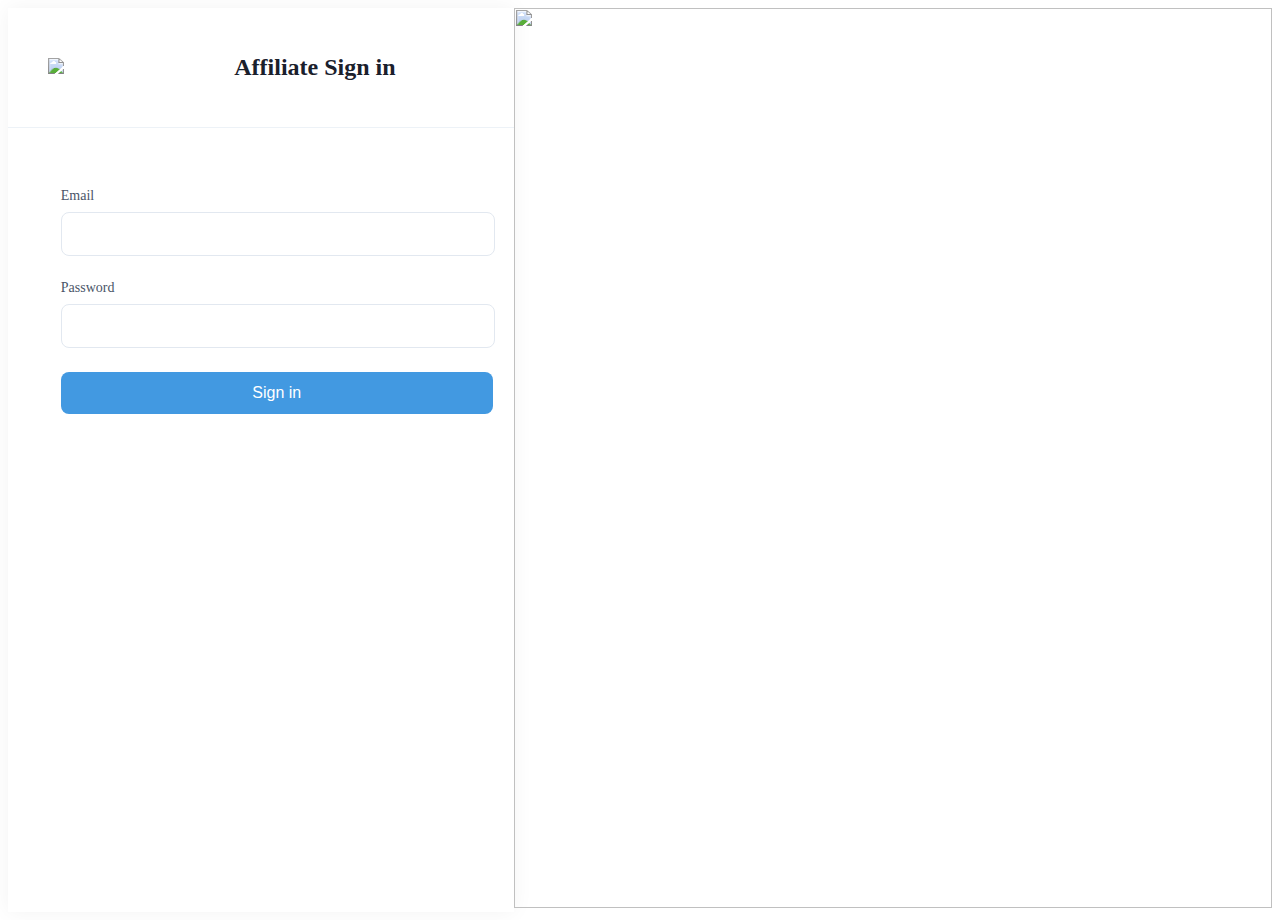
==== commit d01879b3: "Add files via upload" ====
--- a/index.html
+++ b/index.html
@@ -4,9 +4,10 @@
     <meta charset="utf-8">
     <meta name="viewport" content="width=320, initial-scale=1">
     <meta http-equiv="X-UA-Compatible" content="IE=10" />
+    <link rel="icon" href="favicon.ico">
+
     <link rel="stylesheet" href="./css/template.css">
     <link rel="stylesheet" href="./css/font-awesome5.css">
-
     <script src="./js/libs/vue.global.prod.js"></script>
     <script src="./js/libs/vue-router.global.js"></script>
     <script src="./js/libs/axios.min.js"></script>
--- a/css/template.css
+++ b/css/template.css
@@ -0,0 +1,191 @@
+.flex {
+    display: flex;
+}
+
+.w40 {
+    width: 40%;
+}
+
+.w60 {
+    width: 60%;
+}
+
+.al {
+    text-align: left;
+}
+
+.p20 {
+    padding: 20px;
+}
+
+/* Login page specific styles */
+#left-area {
+    min-height: 100vh;
+    background: white;
+    position: relative;
+    box-shadow: 0 0 20px rgba(0, 0, 0, 0.05);
+}
+
+#right-area {
+    position: relative;
+    overflow: hidden;
+}
+
+#right-area img {
+    width: 100%;
+    height: 100vh;
+    object-fit: cover;
+}
+
+.header {
+    padding: 30px 20px;
+    border-bottom: 1px solid #edf2f7;
+}
+
+.header .wrapper {
+    align-items: center;
+}
+
+.logo img {
+    height: 40px;
+}
+
+h1 {
+    font-size: 24px;
+    font-weight: 600;
+    color: #1a202c;
+}
+
+/* Form styles */
+.inner-form {
+    max-width: 400px;
+    margin: 40px auto;
+}
+
+.row {
+    margin-bottom: 24px;
+}
+
+label {
+    display: block;
+    margin-bottom: 8px;
+    font-size: 14px;
+    font-weight: 500;
+    color: #4a5568;
+}
+
+input {
+    width: 100%;
+    padding: 12px 16px;
+    border: 1px solid #e2e8f0;
+    border-radius: 8px;
+    font-size: 16px;
+    transition: all 0.2s;
+}
+
+input:focus {
+    outline: none;
+    border-color: #4299e1;
+    box-shadow: 0 0 0 3px rgba(66, 153, 225, 0.15);
+}
+
+.btn {
+    width: 108%;
+    padding: 12px 24px;
+    background: #4299e1;
+    color: white;
+    border: none;
+    border-radius: 8px;
+    font-size: 16px;
+    font-weight: 500;
+    cursor: pointer;
+    transition: all 0.2s;
+}
+
+.btn:hover {
+    background: #3182ce;
+    transform: translateY(-1px);
+}
+
+.btn:active {
+    transform: translateY(0);
+}
+
+/* Alert and Success messages */
+.alertMsg,
+.successMsg {
+    position: fixed;
+    top: 20px;
+    left: 50%;
+    transform: translateX(-50%);
+    z-index: 1000;
+    display: none;
+    padding: 12px 24px;
+    border-radius: 8px;
+    font-size: 14px;
+    font-weight: 500;
+    box-shadow: 0 4px 6px rgba(0, 0, 0, 0.1);
+}
+
+.alertMsg {
+    background: #fff5f5;
+    color: #c53030;
+    border: 1px solid #feb2b2;
+}
+
+.successMsg {
+    background: #f0fff4;
+    color: #2f855a;
+    border: 1px solid #9ae6b4;
+}
+
+.alertMsg i,
+.successMsg i {
+    margin-right: 8px;
+}
+
+/* Responsive adjustments */
+@media (max-width: 768px) {
+    .flex {
+        flex-direction: column;
+    }
+    
+    .w40,
+    .w60 {
+        width: 100%;
+    }
+    
+    #right-area {
+        display: none;
+    }
+    
+    .inner-form {
+        padding: 20px;
+    }
+}
+
+/* Campaigns page styles */
+.campaigns-container {
+    padding: 24px;
+    max-width: 1200px;
+    margin: 0 auto;
+}
+
+/* Add smooth scrolling for the whole page */
+html {
+    scroll-behavior: smooth;
+}
+
+/* Additional fixes */
+#content {
+    min-height: 100vh;
+    display: flex;
+    flex-direction: column;
+}
+
+.wrapper {
+    width: 100%;
+    max-width: 1200px;
+    margin: 0 auto;
+    padding: 0 20px;
+}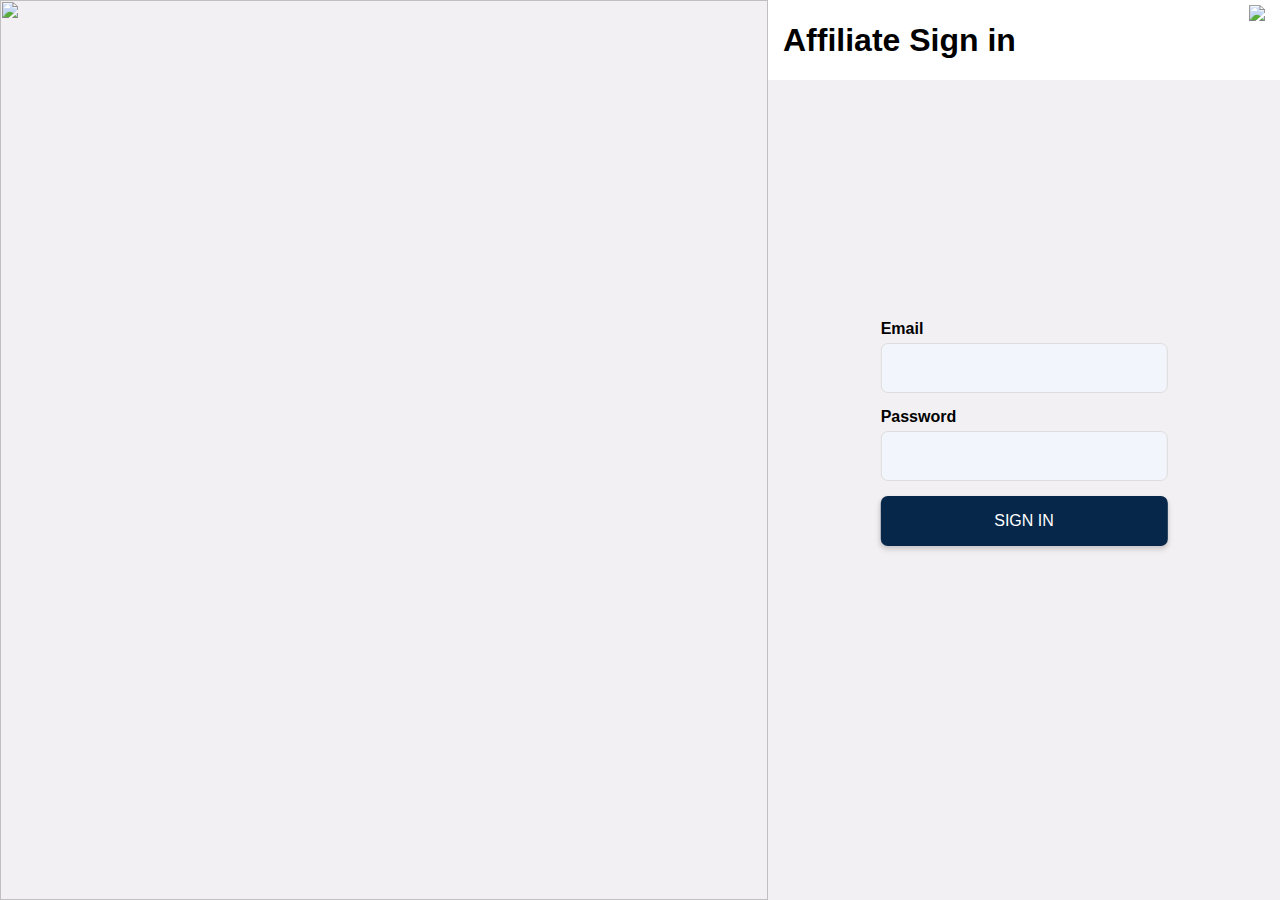
==== commit 10a2ab9b: "Add files via upload" ====
--- a/index.html
+++ b/index.html
@@ -1,22 +1,21 @@
 <!DOCTYPE html>
 <html>
-<head>
-    <meta charset="utf-8">
-    <meta name="viewport" content="width=320, initial-scale=1">
-    <meta http-equiv="X-UA-Compatible" content="IE=10" />
-    <link rel="icon" href="favicon.ico">
-
-    <link rel="stylesheet" href="./css/template.css">
-    <link rel="stylesheet" href="./css/font-awesome5.css">
-    <script src="./js/libs/vue.global.prod.js"></script>
-    <script src="./js/libs/vue-router.global.js"></script>
-    <script src="./js/libs/axios.min.js"></script>
-    <script src="./js/libs/chart.js"></script>
-    <script src="./js/app/app.js" type="module"></script>
-</head>
-<body>
-    <content id="content">
-        <router-view></router-view>
-    </content>
-</body>
+    <head>
+        <meta charset="utf-8">
+        <meta name="viewport" content="width=320, initial-scale=1">
+        <meta http-equiv="X-UA-Compatible" content="IE=10">
+        <link rel="stylesheet" href="./css/font-awesome5.css">
+        <link rel="stylesheet" href="./css/template.css">
+        <link rel="icon" href="favicon.ico" type="image/x-icon">
+        <script src="./js/libs/axios.min.js"></script>
+        <script src="./js/libs/chart.js"></script>
+        <script src="./js/libs/vue.global.prod.js"></script>
+        <script src="./js/libs/vue-router.global.js"></script>
+        <script src="./js/app/app.js" type="module"></script>
+    </head>
+    <body>
+        <content id="content">
+            <router-view></router-view>
+        </content>
+    </body>
 </html>--- a/css/font-awesome5.css
+++ b/css/font-awesome5.css
@@ -1,12807 +1,12807 @@
-/*!
- * Font Awesome Pro 5.15.4 by @fontawesome - https://fontawesome.com
- * License - https://fontawesome.com/license (Commercial License)
- */
- .fa,
- .fab,
- .fad,
- .fal,
- .far,
- .fas {
-     -moz-osx-font-smoothing: grayscale;
-     -webkit-font-smoothing: antialiased;
-     display: inline-block;
-     font-style: normal;
-     font-variant: normal;
-     text-rendering: auto;
-     line-height: 1;
- }
- .fa-lg {
-     font-size: 1.33333em;
-     line-height: 0.75em;
-     vertical-align: -0.0667em;
- }
- .fa-xs {
-     font-size: 0.75em;
- }
- .fa-sm {
-     font-size: 0.875em;
- }
- .fa-1x {
-     font-size: 1em;
- }
- .fa-2x {
-     font-size: 2em;
- }
- .fa-3x {
-     font-size: 3em;
- }
- .fa-4x {
-     font-size: 4em;
- }
- .fa-5x {
-     font-size: 5em;
- }
- .fa-6x {
-     font-size: 6em;
- }
- .fa-7x {
-     font-size: 7em;
- }
- .fa-8x {
-     font-size: 8em;
- }
- .fa-9x {
-     font-size: 9em;
- }
- .fa-10x {
-     font-size: 10em;
- }
- .fa-fw {
-     text-align: center;
-     width: 1.25em;
- }
- .fa-ul {
-     list-style-type: none;
-     margin-left: 2.5em;
-     padding-left: 0;
- }
- .fa-ul > li {
-     position: relative;
- }
- .fa-li {
-     left: -2em;
-     position: absolute;
-     text-align: center;
-     width: 2em;
-     line-height: inherit;
- }
- .fa-border {
-     border: 0.08em solid #eee;
-     border-radius: 0.1em;
-     padding: 0.2em 0.25em 0.15em;
- }
- .fa-pull-left {
-     float: left;
- }
- .fa-pull-right {
-     float: right;
- }
- .fa.fa-pull-left,
- .fab.fa-pull-left,
- .fal.fa-pull-left,
- .far.fa-pull-left,
- .fas.fa-pull-left {
-     margin-right: 0.3em;
- }
- .fa.fa-pull-right,
- .fab.fa-pull-right,
- .fal.fa-pull-right,
- .far.fa-pull-right,
- .fas.fa-pull-right {
-     margin-left: 0.3em;
- }
- .fa-spin {
-     -webkit-animation: fa-spin 2s linear infinite;
-     animation: fa-spin 2s linear infinite;
- }
- .fa-pulse {
-     -webkit-animation: fa-spin 1s steps(8) infinite;
-     animation: fa-spin 1s steps(8) infinite;
- }
- @-webkit-keyframes fa-spin {
-     0% {
-         -webkit-transform: rotate(0deg);
-         transform: rotate(0deg);
-     }
-     to {
-         -webkit-transform: rotate(1turn);
-         transform: rotate(1turn);
-     }
- }
- @keyframes fa-spin {
-     0% {
-         -webkit-transform: rotate(0deg);
-         transform: rotate(0deg);
-     }
-     to {
-         -webkit-transform: rotate(1turn);
-         transform: rotate(1turn);
-     }
- }
- .fa-rotate-90 {
-     -ms-filter: "progid:DXImageTransform.Microsoft.BasicImage(rotation=1)";
-     -webkit-transform: rotate(90deg);
-     transform: rotate(90deg);
- }
- .fa-rotate-180 {
-     -ms-filter: "progid:DXImageTransform.Microsoft.BasicImage(rotation=2)";
-     -webkit-transform: rotate(180deg);
-     transform: rotate(180deg);
- }
- .fa-rotate-270 {
-     -ms-filter: "progid:DXImageTransform.Microsoft.BasicImage(rotation=3)";
-     -webkit-transform: rotate(270deg);
-     transform: rotate(270deg);
- }
- .fa-flip-horizontal {
-     -ms-filter: "progid:DXImageTransform.Microsoft.BasicImage(rotation=0, mirror=1)";
-     -webkit-transform: scaleX(-1);
-     transform: scaleX(-1);
- }
- .fa-flip-vertical {
-     -webkit-transform: scaleY(-1);
-     transform: scaleY(-1);
- }
- .fa-flip-both,
- .fa-flip-horizontal.fa-flip-vertical,
- .fa-flip-vertical {
-     -ms-filter: "progid:DXImageTransform.Microsoft.BasicImage(rotation=2, mirror=1)";
- }
- .fa-flip-both,
- .fa-flip-horizontal.fa-flip-vertical {
-     -webkit-transform: scale(-1);
-     transform: scale(-1);
- }
- :root .fa-flip-both,
- :root .fa-flip-horizontal,
- :root .fa-flip-vertical,
- :root .fa-rotate-90,
- :root .fa-rotate-180,
- :root .fa-rotate-270 {
-     -webkit-filter: none;
-     filter: none;
- }
- .fa-stack {
-     display: inline-block;
-     height: 2em;
-     line-height: 2em;
-     position: relative;
-     vertical-align: middle;
-     width: 2.5em;
- }
- .fa-stack-1x,
- .fa-stack-2x {
-     left: 0;
-     position: absolute;
-     text-align: center;
-     width: 100%;
- }
- .fa-stack-1x {
-     line-height: inherit;
- }
- .fa-stack-2x {
-     font-size: 2em;
- }
- .fa-inverse {
-     color: #fff;
- }
- .fa-500px:before {
-     content: "\f26e";
- }
- .fa-abacus:before {
-     content: "\f640";
- }
- .fa-accessible-icon:before {
-     content: "\f368";
- }
- .fa-accusoft:before {
-     content: "\f369";
- }
- .fa-acorn:before {
-     content: "\f6ae";
- }
- .fa-acquisitions-incorporated:before {
-     content: "\f6af";
- }
- .fa-ad:before {
-     content: "\f641";
- }
- .fa-address-book:before {
-     content: "\f2b9";
- }
- .fa-address-card:before {
-     content: "\f2bb";
- }
- .fa-adjust:before {
-     content: "\f042";
- }
- .fa-adn:before {
-     content: "\f170";
- }
- .fa-adversal:before {
-     content: "\f36a";
- }
- .fa-affiliatetheme:before {
-     content: "\f36b";
- }
- .fa-air-conditioner:before {
-     content: "\f8f4";
- }
- .fa-air-freshener:before {
-     content: "\f5d0";
- }
- .fa-airbnb:before {
-     content: "\f834";
- }
- .fa-alarm-clock:before {
-     content: "\f34e";
- }
- .fa-alarm-exclamation:before {
-     content: "\f843";
- }
- .fa-alarm-plus:before {
-     content: "\f844";
- }
- .fa-alarm-snooze:before {
-     content: "\f845";
- }
- .fa-album:before {
-     content: "\f89f";
- }
- .fa-album-collection:before {
-     content: "\f8a0";
- }
- .fa-algolia:before {
-     content: "\f36c";
- }
- .fa-alicorn:before {
-     content: "\f6b0";
- }
- .fa-alien:before {
-     content: "\f8f5";
- }
- .fa-alien-monster:before {
-     content: "\f8f6";
- }
- .fa-align-center:before {
-     content: "\f037";
- }
- .fa-align-justify:before {
-     content: "\f039";
- }
- .fa-align-left:before {
-     content: "\f036";
- }
- .fa-align-right:before {
-     content: "\f038";
- }
- .fa-align-slash:before {
-     content: "\f846";
- }
- .fa-alipay:before {
-     content: "\f642";
- }
- .fa-allergies:before {
-     content: "\f461";
- }
- .fa-amazon:before {
-     content: "\f270";
- }
- .fa-amazon-pay:before {
-     content: "\f42c";
- }
- .fa-ambulance:before {
-     content: "\f0f9";
- }
- .fa-american-sign-language-interpreting:before {
-     content: "\f2a3";
- }
- .fa-amilia:before {
-     content: "\f36d";
- }
- .fa-amp-guitar:before {
-     content: "\f8a1";
- }
- .fa-analytics:before {
-     content: "\f643";
- }
- .fa-anchor:before {
-     content: "\f13d";
- }
- .fa-android:before {
-     content: "\f17b";
- }
- .fa-angel:before {
-     content: "\f779";
- }
- .fa-angellist:before {
-     content: "\f209";
- }
- .fa-angle-double-down:before {
-     content: "\f103";
- }
- .fa-angle-double-left:before {
-     content: "\f100";
- }
- .fa-angle-double-right:before {
-     content: "\f101";
- }
- .fa-angle-double-up:before {
-     content: "\f102";
- }
- .fa-angle-down:before {
-     content: "\f107";
- }
- .fa-angle-left:before {
-     content: "\f104";
- }
- .fa-angle-right:before {
-     content: "\f105";
- }
- .fa-angle-up:before {
-     content: "\f106";
- }
- .fa-angry:before {
-     content: "\f556";
- }
- .fa-angrycreative:before {
-     content: "\f36e";
- }
- .fa-angular:before {
-     content: "\f420";
- }
- .fa-ankh:before {
-     content: "\f644";
- }
- .fa-app-store:before {
-     content: "\f36f";
- }
- .fa-app-store-ios:before {
-     content: "\f370";
- }
- .fa-apper:before {
-     content: "\f371";
- }
- .fa-apple:before {
-     content: "\f179";
- }
- .fa-apple-alt:before {
-     content: "\f5d1";
- }
- .fa-apple-crate:before {
-     content: "\f6b1";
- }
- .fa-apple-pay:before {
-     content: "\f415";
- }
- .fa-archive:before {
-     content: "\f187";
- }
- .fa-archway:before {
-     content: "\f557";
- }
- .fa-arrow-alt-circle-down:before {
-     content: "\f358";
- }
- .fa-arrow-alt-circle-left:before {
-     content: "\f359";
- }
- .fa-arrow-alt-circle-right:before {
-     content: "\f35a";
- }
- .fa-arrow-alt-circle-up:before {
-     content: "\f35b";
- }
- .fa-arrow-alt-down:before {
-     content: "\f354";
- }
- .fa-arrow-alt-from-bottom:before {
-     content: "\f346";
- }
- .fa-arrow-alt-from-left:before {
-     content: "\f347";
- }
- .fa-arrow-alt-from-right:before {
-     content: "\f348";
- }
- .fa-arrow-alt-from-top:before {
-     content: "\f349";
- }
- .fa-arrow-alt-left:before {
-     content: "\f355";
- }
- .fa-arrow-alt-right:before {
-     content: "\f356";
- }
- .fa-arrow-alt-square-down:before {
-     content: "\f350";
- }
- .fa-arrow-alt-square-left:before {
-     content: "\f351";
- }
- .fa-arrow-alt-square-right:before {
-     content: "\f352";
- }
- .fa-arrow-alt-square-up:before {
-     content: "\f353";
- }
- .fa-arrow-alt-to-bottom:before {
-     content: "\f34a";
- }
- .fa-arrow-alt-to-left:before {
-     content: "\f34b";
- }
- .fa-arrow-alt-to-right:before {
-     content: "\f34c";
- }
- .fa-arrow-alt-to-top:before {
-     content: "\f34d";
- }
- .fa-arrow-alt-up:before {
-     content: "\f357";
- }
- .fa-arrow-circle-down:before {
-     content: "\f0ab";
- }
- .fa-arrow-circle-left:before {
-     content: "\f0a8";
- }
- .fa-arrow-circle-right:before {
-     content: "\f0a9";
- }
- .fa-arrow-circle-up:before {
-     content: "\f0aa";
- }
- .fa-arrow-down:before {
-     content: "\f063";
- }
- .fa-arrow-from-bottom:before {
-     content: "\f342";
- }
- .fa-arrow-from-left:before {
-     content: "\f343";
- }
- .fa-arrow-from-right:before {
-     content: "\f344";
- }
- .fa-arrow-from-top:before {
-     content: "\f345";
- }
- .fa-arrow-left:before {
-     content: "\f060";
- }
- .fa-arrow-right:before {
-     content: "\f061";
- }
- .fa-arrow-square-down:before {
-     content: "\f339";
- }
- .fa-arrow-square-left:before {
-     content: "\f33a";
- }
- .fa-arrow-square-right:before {
-     content: "\f33b";
- }
- .fa-arrow-square-up:before {
-     content: "\f33c";
- }
- .fa-arrow-to-bottom:before {
-     content: "\f33d";
- }
- .fa-arrow-to-left:before {
-     content: "\f33e";
- }
- .fa-arrow-to-right:before {
-     content: "\f340";
- }
- .fa-arrow-to-top:before {
-     content: "\f341";
- }
- .fa-arrow-up:before {
-     content: "\f062";
- }
- .fa-arrows:before {
-     content: "\f047";
- }
- .fa-arrows-alt:before {
-     content: "\f0b2";
- }
- .fa-arrows-alt-h:before {
-     content: "\f337";
- }
- .fa-arrows-alt-v:before {
-     content: "\f338";
- }
- .fa-arrows-h:before {
-     content: "\f07e";
- }
- .fa-arrows-v:before {
-     content: "\f07d";
- }
- .fa-artstation:before {
-     content: "\f77a";
- }
- .fa-assistive-listening-systems:before {
-     content: "\f2a2";
- }
- .fa-asterisk:before {
-     content: "\f069";
- }
- .fa-asymmetrik:before {
-     content: "\f372";
- }
- .fa-at:before {
-     content: "\f1fa";
- }
- .fa-atlas:before {
-     content: "\f558";
- }
- .fa-atlassian:before {
-     content: "\f77b";
- }
- .fa-atom:before {
-     content: "\f5d2";
- }
- .fa-atom-alt:before {
-     content: "\f5d3";
- }
- .fa-audible:before {
-     content: "\f373";
- }
- .fa-audio-description:before {
-     content: "\f29e";
- }
- .fa-autoprefixer:before {
-     content: "\f41c";
- }
- .fa-avianex:before {
-     content: "\f374";
- }
- .fa-aviato:before {
-     content: "\f421";
- }
- .fa-award:before {
-     content: "\f559";
- }
- .fa-aws:before {
-     content: "\f375";
- }
- .fa-axe:before {
-     content: "\f6b2";
- }
- .fa-axe-battle:before {
-     content: "\f6b3";
- }
- .fa-baby:before {
-     content: "\f77c";
- }
- .fa-baby-carriage:before {
-     content: "\f77d";
- }
- .fa-backpack:before {
-     content: "\f5d4";
- }
- .fa-backspace:before {
-     content: "\f55a";
- }
- .fa-backward:before {
-     content: "\f04a";
- }
- .fa-bacon:before {
-     content: "\f7e5";
- }
- .fa-bacteria:before {
-     content: "\e059";
- }
- .fa-bacterium:before {
-     content: "\e05a";
- }
- .fa-badge:before {
-     content: "\f335";
- }
- .fa-badge-check:before {
-     content: "\f336";
- }
- .fa-badge-dollar:before {
-     content: "\f645";
- }
- .fa-badge-percent:before {
-     content: "\f646";
- }
- .fa-badge-sheriff:before {
-     content: "\f8a2";
- }
- .fa-badger-honey:before {
-     content: "\f6b4";
- }
- .fa-bags-shopping:before {
-     content: "\f847";
- }
- .fa-bahai:before {
-     content: "\f666";
- }
- .fa-balance-scale:before {
-     content: "\f24e";
- }
- .fa-balance-scale-left:before {
-     content: "\f515";
- }
- .fa-balance-scale-right:before {
-     content: "\f516";
- }
- .fa-ball-pile:before {
-     content: "\f77e";
- }
- .fa-ballot:before {
-     content: "\f732";
- }
- .fa-ballot-check:before {
-     content: "\f733";
- }
- .fa-ban:before {
-     content: "\f05e";
- }
- .fa-band-aid:before {
-     content: "\f462";
- }
- .fa-bandcamp:before {
-     content: "\f2d5";
- }
- .fa-banjo:before {
-     content: "\f8a3";
- }
- .fa-barcode:before {
-     content: "\f02a";
- }
- .fa-barcode-alt:before {
-     content: "\f463";
- }
- .fa-barcode-read:before {
-     content: "\f464";
- }
- .fa-barcode-scan:before {
-     content: "\f465";
- }
- .fa-bars:before {
-     content: "\f0c9";
- }
- .fa-baseball:before {
-     content: "\f432";
- }
- .fa-baseball-ball:before {
-     content: "\f433";
- }
- .fa-basketball-ball:before {
-     content: "\f434";
- }
- .fa-basketball-hoop:before {
-     content: "\f435";
- }
- .fa-bat:before {
-     content: "\f6b5";
- }
- .fa-bath:before {
-     content: "\f2cd";
- }
- .fa-battery-bolt:before {
-     content: "\f376";
- }
- .fa-battery-empty:before {
-     content: "\f244";
- }
- .fa-battery-full:before {
-     content: "\f240";
- }
- .fa-battery-half:before {
-     content: "\f242";
- }
- .fa-battery-quarter:before {
-     content: "\f243";
- }
- .fa-battery-slash:before {
-     content: "\f377";
- }
- .fa-battery-three-quarters:before {
-     content: "\f241";
- }
- .fa-battle-net:before {
-     content: "\f835";
- }
- .fa-bed:before {
-     content: "\f236";
- }
- .fa-bed-alt:before {
-     content: "\f8f7";
- }
- .fa-bed-bunk:before {
-     content: "\f8f8";
- }
- .fa-bed-empty:before {
-     content: "\f8f9";
- }
- .fa-beer:before {
-     content: "\f0fc";
- }
- .fa-behance:before {
-     content: "\f1b4";
- }
- .fa-behance-square:before {
-     content: "\f1b5";
- }
- .fa-bell:before {
-     content: "\f0f3";
- }
- .fa-bell-exclamation:before {
-     content: "\f848";
- }
- .fa-bell-on:before {
-     content: "\f8fa";
- }
- .fa-bell-plus:before {
-     content: "\f849";
- }
- .fa-bell-school:before {
-     content: "\f5d5";
- }
- .fa-bell-school-slash:before {
-     content: "\f5d6";
- }
- .fa-bell-slash:before {
-     content: "\f1f6";
- }
- .fa-bells:before {
-     content: "\f77f";
- }
- .fa-betamax:before {
-     content: "\f8a4";
- }
- .fa-bezier-curve:before {
-     content: "\f55b";
- }
- .fa-bible:before {
-     content: "\f647";
- }
- .fa-bicycle:before {
-     content: "\f206";
- }
- .fa-biking:before {
-     content: "\f84a";
- }
- .fa-biking-mountain:before {
-     content: "\f84b";
- }
- .fa-bimobject:before {
-     content: "\f378";
- }
- .fa-binoculars:before {
-     content: "\f1e5";
- }
- .fa-biohazard:before {
-     content: "\f780";
- }
- .fa-birthday-cake:before {
-     content: "\f1fd";
- }
- .fa-bitbucket:before {
-     content: "\f171";
- }
- .fa-bitcoin:before {
-     content: "\f379";
- }
- .fa-bity:before {
-     content: "\f37a";
- }
- .fa-black-tie:before {
-     content: "\f27e";
- }
- .fa-blackberry:before {
-     content: "\f37b";
- }
- .fa-blanket:before {
-     content: "\f498";
- }
- .fa-blender:before {
-     content: "\f517";
- }
- .fa-blender-phone:before {
-     content: "\f6b6";
- }
- .fa-blind:before {
-     content: "\f29d";
- }
- .fa-blinds:before {
-     content: "\f8fb";
- }
- .fa-blinds-open:before {
-     content: "\f8fc";
- }
- .fa-blinds-raised:before {
-     content: "\f8fd";
- }
- .fa-blog:before {
-     content: "\f781";
- }
- .fa-blogger:before {
-     content: "\f37c";
- }
- .fa-blogger-b:before {
-     content: "\f37d";
- }
- .fa-bluetooth:before {
-     content: "\f293";
- }
- .fa-bluetooth-b:before {
-     content: "\f294";
- }
- .fa-bold:before {
-     content: "\f032";
- }
- .fa-bolt:before {
-     content: "\f0e7";
- }
- .fa-bomb:before {
-     content: "\f1e2";
- }
- .fa-bone:before {
-     content: "\f5d7";
- }
- .fa-bone-break:before {
-     content: "\f5d8";
- }
- .fa-bong:before {
-     content: "\f55c";
- }
- .fa-book:before {
-     content: "\f02d";
- }
- .fa-book-alt:before {
-     content: "\f5d9";
- }
- .fa-book-dead:before {
-     content: "\f6b7";
- }
- .fa-book-heart:before {
-     content: "\f499";
- }
- .fa-book-medical:before {
-     content: "\f7e6";
- }
- .fa-book-open:before {
-     content: "\f518";
- }
- .fa-book-reader:before {
-     content: "\f5da";
- }
- .fa-book-spells:before {
-     content: "\f6b8";
- }
- .fa-book-user:before {
-     content: "\f7e7";
- }
- .fa-bookmark:before {
-     content: "\f02e";
- }
- .fa-books:before {
-     content: "\f5db";
- }
- .fa-books-medical:before {
-     content: "\f7e8";
- }
- .fa-boombox:before {
-     content: "\f8a5";
- }
- .fa-boot:before {
-     content: "\f782";
- }
- .fa-booth-curtain:before {
-     content: "\f734";
- }
- .fa-bootstrap:before {
-     content: "\f836";
- }
- .fa-border-all:before {
-     content: "\f84c";
- }
- .fa-border-bottom:before {
-     content: "\f84d";
- }
- .fa-border-center-h:before {
-     content: "\f89c";
- }
- .fa-border-center-v:before {
-     content: "\f89d";
- }
- .fa-border-inner:before {
-     content: "\f84e";
- }
- .fa-border-left:before {
-     content: "\f84f";
- }
- .fa-border-none:before {
-     content: "\f850";
- }
- .fa-border-outer:before {
-     content: "\f851";
- }
- .fa-border-right:before {
-     content: "\f852";
- }
- .fa-border-style:before {
-     content: "\f853";
- }
- .fa-border-style-alt:before {
-     content: "\f854";
- }
- .fa-border-top:before {
-     content: "\f855";
- }
- .fa-bow-arrow:before {
-     content: "\f6b9";
- }
- .fa-bowling-ball:before {
-     content: "\f436";
- }
- .fa-bowling-pins:before {
-     content: "\f437";
- }
- .fa-box:before {
-     content: "\f466";
- }
- .fa-box-alt:before {
-     content: "\f49a";
- }
- .fa-box-ballot:before {
-     content: "\f735";
- }
- .fa-box-check:before {
-     content: "\f467";
- }
- .fa-box-fragile:before {
-     content: "\f49b";
- }
- .fa-box-full:before {
-     content: "\f49c";
- }
- .fa-box-heart:before {
-     content: "\f49d";
- }
- .fa-box-open:before {
-     content: "\f49e";
- }
- .fa-box-tissue:before {
-     content: "\e05b";
- }
- .fa-box-up:before {
-     content: "\f49f";
- }
- .fa-box-usd:before {
-     content: "\f4a0";
- }
- .fa-boxes:before {
-     content: "\f468";
- }
- .fa-boxes-alt:before {
-     content: "\f4a1";
- }
- .fa-boxing-glove:before {
-     content: "\f438";
- }
- .fa-brackets:before {
-     content: "\f7e9";
- }
- .fa-brackets-curly:before {
-     content: "\f7ea";
- }
- .fa-braille:before {
-     content: "\f2a1";
- }
- .fa-brain:before {
-     content: "\f5dc";
- }
- .fa-bread-loaf:before {
-     content: "\f7eb";
- }
- .fa-bread-slice:before {
-     content: "\f7ec";
- }
- .fa-briefcase:before {
-     content: "\f0b1";
- }
- .fa-briefcase-medical:before {
-     content: "\f469";
- }
- .fa-bring-forward:before {
-     content: "\f856";
- }
- .fa-bring-front:before {
-     content: "\f857";
- }
- .fa-broadcast-tower:before {
-     content: "\f519";
- }
- .fa-broom:before {
-     content: "\f51a";
- }
- .fa-browser:before {
-     content: "\f37e";
- }
- .fa-brush:before {
-     content: "\f55d";
- }
- .fa-btc:before {
-     content: "\f15a";
- }
- .fa-buffer:before {
-     content: "\f837";
- }
- .fa-bug:before {
-     content: "\f188";
- }
- .fa-building:before {
-     content: "\f1ad";
- }
- .fa-bullhorn:before {
-     content: "\f0a1";
- }
- .fa-bullseye:before {
-     content: "\f140";
- }
- .fa-bullseye-arrow:before {
-     content: "\f648";
- }
- .fa-bullseye-pointer:before {
-     content: "\f649";
- }
- .fa-burger-soda:before {
-     content: "\f858";
- }
- .fa-burn:before {
-     content: "\f46a";
- }
- .fa-buromobelexperte:before {
-     content: "\f37f";
- }
- .fa-burrito:before {
-     content: "\f7ed";
- }
- .fa-bus:before {
-     content: "\f207";
- }
- .fa-bus-alt:before {
-     content: "\f55e";
- }
- .fa-bus-school:before {
-     content: "\f5dd";
- }
- .fa-business-time:before {
-     content: "\f64a";
- }
- .fa-buy-n-large:before {
-     content: "\f8a6";
- }
- .fa-buysellads:before {
-     content: "\f20d";
- }
- .fa-cabinet-filing:before {
-     content: "\f64b";
- }
- .fa-cactus:before {
-     content: "\f8a7";
- }
- .fa-calculator:before {
-     content: "\f1ec";
- }
- .fa-calculator-alt:before {
-     content: "\f64c";
- }
- .fa-calendar:before {
-     content: "\f133";
- }
- .fa-calendar-alt:before {
-     content: "\f073";
- }
- .fa-calendar-check:before {
-     content: "\f274";
- }
- .fa-calendar-day:before {
-     content: "\f783";
- }
- .fa-calendar-edit:before {
-     content: "\f333";
- }
- .fa-calendar-exclamation:before {
-     content: "\f334";
- }
- .fa-calendar-minus:before {
-     content: "\f272";
- }
- .fa-calendar-plus:before {
-     content: "\f271";
- }
- .fa-calendar-star:before {
-     content: "\f736";
- }
- .fa-calendar-times:before {
-     content: "\f273";
- }
- .fa-calendar-week:before {
-     content: "\f784";
- }
- .fa-camcorder:before {
-     content: "\f8a8";
- }
- .fa-camera:before {
-     content: "\f030";
- }
- .fa-camera-alt:before {
-     content: "\f332";
- }
- .fa-camera-home:before {
-     content: "\f8fe";
- }
- .fa-camera-movie:before {
-     content: "\f8a9";
- }
- .fa-camera-polaroid:before {
-     content: "\f8aa";
- }
- .fa-camera-retro:before {
-     content: "\f083";
- }
- .fa-campfire:before {
-     content: "\f6ba";
- }
- .fa-campground:before {
-     content: "\f6bb";
- }
- .fa-canadian-maple-leaf:before {
-     content: "\f785";
- }
- .fa-candle-holder:before {
-     content: "\f6bc";
- }
- .fa-candy-cane:before {
-     content: "\f786";
- }
- .fa-candy-corn:before {
-     content: "\f6bd";
- }
- .fa-cannabis:before {
-     content: "\f55f";
- }
- .fa-capsules:before {
-     content: "\f46b";
- }
- .fa-car:before {
-     content: "\f1b9";
- }
- .fa-car-alt:before {
-     content: "\f5de";
- }
- .fa-car-battery:before {
-     content: "\f5df";
- }
- .fa-car-building:before {
-     content: "\f859";
- }
- .fa-car-bump:before {
-     content: "\f5e0";
- }
- .fa-car-bus:before {
-     content: "\f85a";
- }
- .fa-car-crash:before {
-     content: "\f5e1";
- }
- .fa-car-garage:before {
-     content: "\f5e2";
- }
- .fa-car-mechanic:before {
-     content: "\f5e3";
- }
- .fa-car-side:before {
-     content: "\f5e4";
- }
- .fa-car-tilt:before {
-     content: "\f5e5";
- }
- .fa-car-wash:before {
-     content: "\f5e6";
- }
- .fa-caravan:before {
-     content: "\f8ff";
- }
- .fa-caravan-alt:before {
-     content: "\e000";
- }
- .fa-caret-circle-down:before {
-     content: "\f32d";
- }
- .fa-caret-circle-left:before {
-     content: "\f32e";
- }
- .fa-caret-circle-right:before {
-     content: "\f330";
- }
- .fa-caret-circle-up:before {
-     content: "\f331";
- }
- .fa-caret-down:before {
-     content: "\f0d7";
- }
- .fa-caret-left:before {
-     content: "\f0d9";
- }
- .fa-caret-right:before {
-     content: "\f0da";
- }
- .fa-caret-square-down:before {
-     content: "\f150";
- }
- .fa-caret-square-left:before {
-     content: "\f191";
- }
- .fa-caret-square-right:before {
-     content: "\f152";
- }
- .fa-caret-square-up:before {
-     content: "\f151";
- }
- .fa-caret-up:before {
-     content: "\f0d8";
- }
- .fa-carrot:before {
-     content: "\f787";
- }
- .fa-cars:before {
-     content: "\f85b";
- }
- .fa-cart-arrow-down:before {
-     content: "\f218";
- }
- .fa-cart-plus:before {
-     content: "\f217";
- }
- .fa-cash-register:before {
-     content: "\f788";
- }
- .fa-cassette-tape:before {
-     content: "\f8ab";
- }
- .fa-cat:before {
-     content: "\f6be";
- }
- .fa-cat-space:before {
-     content: "\e001";
- }
- .fa-cauldron:before {
-     content: "\f6bf";
- }
- .fa-cc-amazon-pay:before {
-     content: "\f42d";
- }
- .fa-cc-amex:before {
-     content: "\f1f3";
- }
- .fa-cc-apple-pay:before {
-     content: "\f416";
- }
- .fa-cc-diners-club:before {
-     content: "\f24c";
- }
- .fa-cc-discover:before {
-     content: "\f1f2";
- }
- .fa-cc-jcb:before {
-     content: "\f24b";
- }
- .fa-cc-mastercard:before {
-     content: "\f1f1";
- }
- .fa-cc-paypal:before {
-     content: "\f1f4";
- }
- .fa-cc-stripe:before {
-     content: "\f1f5";
- }
- .fa-cc-visa:before {
-     content: "\f1f0";
- }
- .fa-cctv:before {
-     content: "\f8ac";
- }
- .fa-centercode:before {
-     content: "\f380";
- }
- .fa-centos:before {
-     content: "\f789";
- }
- .fa-certificate:before {
-     content: "\f0a3";
- }
- .fa-chair:before {
-     content: "\f6c0";
- }
- .fa-chair-office:before {
-     content: "\f6c1";
- }
- .fa-chalkboard:before {
-     content: "\f51b";
- }
- .fa-chalkboard-teacher:before {
-     content: "\f51c";
- }
- .fa-charging-station:before {
-     content: "\f5e7";
- }
- .fa-chart-area:before {
-     content: "\f1fe";
- }
- .fa-chart-bar:before {
-     content: "\f080";
- }
- .fa-chart-line:before {
-     content: "\f201";
- }
- .fa-chart-line-down:before {
-     content: "\f64d";
- }
- .fa-chart-network:before {
-     content: "\f78a";
- }
- .fa-chart-pie:before {
-     content: "\f200";
- }
- .fa-chart-pie-alt:before {
-     content: "\f64e";
- }
- .fa-chart-scatter:before {
-     content: "\f7ee";
- }
- .fa-check:before {
-     content: "\f00c";
- }
- .fa-check-circle:before {
-     content: "\f058";
- }
- .fa-check-double:before {
-     content: "\f560";
- }
- .fa-check-square:before {
-     content: "\f14a";
- }
- .fa-cheese:before {
-     content: "\f7ef";
- }
- .fa-cheese-swiss:before {
-     content: "\f7f0";
- }
- .fa-cheeseburger:before {
-     content: "\f7f1";
- }
- .fa-chess:before {
-     content: "\f439";
- }
- .fa-chess-bishop:before {
-     content: "\f43a";
- }
- .fa-chess-bishop-alt:before {
-     content: "\f43b";
- }
- .fa-chess-board:before {
-     content: "\f43c";
- }
- .fa-chess-clock:before {
-     content: "\f43d";
- }
- .fa-chess-clock-alt:before {
-     content: "\f43e";
- }
- .fa-chess-king:before {
-     content: "\f43f";
- }
- .fa-chess-king-alt:before {
-     content: "\f440";
- }
- .fa-chess-knight:before {
-     content: "\f441";
- }
- .fa-chess-knight-alt:before {
-     content: "\f442";
- }
- .fa-chess-pawn:before {
-     content: "\f443";
- }
- .fa-chess-pawn-alt:before {
-     content: "\f444";
- }
- .fa-chess-queen:before {
-     content: "\f445";
- }
- .fa-chess-queen-alt:before {
-     content: "\f446";
- }
- .fa-chess-rook:before {
-     content: "\f447";
- }
- .fa-chess-rook-alt:before {
-     content: "\f448";
- }
- .fa-chevron-circle-down:before {
-     content: "\f13a";
- }
- .fa-chevron-circle-left:before {
-     content: "\f137";
- }
- .fa-chevron-circle-right:before {
-     content: "\f138";
- }
- .fa-chevron-circle-up:before {
-     content: "\f139";
- }
- .fa-chevron-double-down:before {
-     content: "\f322";
- }
- .fa-chevron-double-left:before {
-     content: "\f323";
- }
- .fa-chevron-double-right:before {
-     content: "\f324";
- }
- .fa-chevron-double-up:before {
-     content: "\f325";
- }
- .fa-chevron-down:before {
-     content: "\f078";
- }
- .fa-chevron-left:before {
-     content: "\f053";
- }
- .fa-chevron-right:before {
-     content: "\f054";
- }
- .fa-chevron-square-down:before {
-     content: "\f329";
- }
- .fa-chevron-square-left:before {
-     content: "\f32a";
- }
- .fa-chevron-square-right:before {
-     content: "\f32b";
- }
- .fa-chevron-square-up:before {
-     content: "\f32c";
- }
- .fa-chevron-up:before {
-     content: "\f077";
- }
- .fa-child:before {
-     content: "\f1ae";
- }
- .fa-chimney:before {
-     content: "\f78b";
- }
- .fa-chrome:before {
-     content: "\f268";
- }
- .fa-chromecast:before {
-     content: "\f838";
- }
- .fa-church:before {
-     content: "\f51d";
- }
- .fa-circle:before {
-     content: "\f111";
- }
- .fa-circle-notch:before {
-     content: "\f1ce";
- }
- .fa-city:before {
-     content: "\f64f";
- }
- .fa-clarinet:before {
-     content: "\f8ad";
- }
- .fa-claw-marks:before {
-     content: "\f6c2";
- }
- .fa-clinic-medical:before {
-     content: "\f7f2";
- }
- .fa-clipboard:before {
-     content: "\f328";
- }
- .fa-clipboard-check:before {
-     content: "\f46c";
- }
- .fa-clipboard-list:before {
-     content: "\f46d";
- }
- .fa-clipboard-list-check:before {
-     content: "\f737";
- }
- .fa-clipboard-prescription:before {
-     content: "\f5e8";
- }
- .fa-clipboard-user:before {
-     content: "\f7f3";
- }
- .fa-clock:before {
-     content: "\f017";
- }
- .fa-clone:before {
-     content: "\f24d";
- }
- .fa-closed-captioning:before {
-     content: "\f20a";
- }
- .fa-cloud:before {
-     content: "\f0c2";
- }
- .fa-cloud-download:before {
-     content: "\f0ed";
- }
- .fa-cloud-download-alt:before {
-     content: "\f381";
- }
- .fa-cloud-drizzle:before {
-     content: "\f738";
- }
- .fa-cloud-hail:before {
-     content: "\f739";
- }
- .fa-cloud-hail-mixed:before {
-     content: "\f73a";
- }
- .fa-cloud-meatball:before {
-     content: "\f73b";
- }
- .fa-cloud-moon:before {
-     content: "\f6c3";
- }
- .fa-cloud-moon-rain:before {
-     content: "\f73c";
- }
- .fa-cloud-music:before {
-     content: "\f8ae";
- }
- .fa-cloud-rain:before {
-     content: "\f73d";
- }
- .fa-cloud-rainbow:before {
-     content: "\f73e";
- }
- .fa-cloud-showers:before {
-     content: "\f73f";
- }
- .fa-cloud-showers-heavy:before {
-     content: "\f740";
- }
- .fa-cloud-sleet:before {
-     content: "\f741";
- }
- .fa-cloud-snow:before {
-     content: "\f742";
- }
- .fa-cloud-sun:before {
-     content: "\f6c4";
- }
- .fa-cloud-sun-rain:before {
-     content: "\f743";
- }
- .fa-cloud-upload:before {
-     content: "\f0ee";
- }
- .fa-cloud-upload-alt:before {
-     content: "\f382";
- }
- .fa-cloudflare:before {
-     content: "\e07d";
- }
- .fa-clouds:before {
-     content: "\f744";
- }
- .fa-clouds-moon:before {
-     content: "\f745";
- }
- .fa-clouds-sun:before {
-     content: "\f746";
- }
- .fa-cloudscale:before {
-     content: "\f383";
- }
- .fa-cloudsmith:before {
-     content: "\f384";
- }
- .fa-cloudversify:before {
-     content: "\f385";
- }
- .fa-club:before {
-     content: "\f327";
- }
- .fa-cocktail:before {
-     content: "\f561";
- }
- .fa-code:before {
-     content: "\f121";
- }
- .fa-code-branch:before {
-     content: "\f126";
- }
- .fa-code-commit:before {
-     content: "\f386";
- }
- .fa-code-merge:before {
-     content: "\f387";
- }
- .fa-codepen:before {
-     content: "\f1cb";
- }
- .fa-codiepie:before {
-     content: "\f284";
- }
- .fa-coffee:before {
-     content: "\f0f4";
- }
- .fa-coffee-pot:before {
-     content: "\e002";
- }
- .fa-coffee-togo:before {
-     content: "\f6c5";
- }
- .fa-coffin:before {
-     content: "\f6c6";
- }
- .fa-coffin-cross:before {
-     content: "\e051";
- }
- .fa-cog:before {
-     content: "\f013";
- }
- .fa-cogs:before {
-     content: "\f085";
- }
- .fa-coin:before {
-     content: "\f85c";
- }
- .fa-coins:before {
-     content: "\f51e";
- }
- .fa-columns:before {
-     content: "\f0db";
- }
- .fa-comet:before {
-     content: "\e003";
- }
- .fa-comment:before {
-     content: "\f075";
- }
- .fa-comment-alt:before {
-     content: "\f27a";
- }
- .fa-comment-alt-check:before {
-     content: "\f4a2";
- }
- .fa-comment-alt-dollar:before {
-     content: "\f650";
- }
- .fa-comment-alt-dots:before {
-     content: "\f4a3";
- }
- .fa-comment-alt-edit:before {
-     content: "\f4a4";
- }
- .fa-comment-alt-exclamation:before {
-     content: "\f4a5";
- }
- .fa-comment-alt-lines:before {
-     content: "\f4a6";
- }
- .fa-comment-alt-medical:before {
-     content: "\f7f4";
- }
- .fa-comment-alt-minus:before {
-     content: "\f4a7";
- }
- .fa-comment-alt-music:before {
-     content: "\f8af";
- }
- .fa-comment-alt-plus:before {
-     content: "\f4a8";
- }
- .fa-comment-alt-slash:before {
-     content: "\f4a9";
- }
- .fa-comment-alt-smile:before {
-     content: "\f4aa";
- }
- .fa-comment-alt-times:before {
-     content: "\f4ab";
- }
- .fa-comment-check:before {
-     content: "\f4ac";
- }
- .fa-comment-dollar:before {
-     content: "\f651";
- }
- .fa-comment-dots:before {
-     content: "\f4ad";
- }
- .fa-comment-edit:before {
-     content: "\f4ae";
- }
- .fa-comment-exclamation:before {
-     content: "\f4af";
- }
- .fa-comment-lines:before {
-     content: "\f4b0";
- }
- .fa-comment-medical:before {
-     content: "\f7f5";
- }
- .fa-comment-minus:before {
-     content: "\f4b1";
- }
- .fa-comment-music:before {
-     content: "\f8b0";
- }
- .fa-comment-plus:before {
-     content: "\f4b2";
- }
- .fa-comment-slash:before {
-     content: "\f4b3";
- }
- .fa-comment-smile:before {
-     content: "\f4b4";
- }
- .fa-comment-times:before {
-     content: "\f4b5";
- }
- .fa-comments:before {
-     content: "\f086";
- }
- .fa-comments-alt:before {
-     content: "\f4b6";
- }
- .fa-comments-alt-dollar:before {
-     content: "\f652";
- }
- .fa-comments-dollar:before {
-     content: "\f653";
- }
- .fa-compact-disc:before {
-     content: "\f51f";
- }
- .fa-compass:before {
-     content: "\f14e";
- }
- .fa-compass-slash:before {
-     content: "\f5e9";
- }
- .fa-compress:before {
-     content: "\f066";
- }
- .fa-compress-alt:before {
-     content: "\f422";
- }
- .fa-compress-arrows-alt:before {
-     content: "\f78c";
- }
- .fa-compress-wide:before {
-     content: "\f326";
- }
- .fa-computer-classic:before {
-     content: "\f8b1";
- }
- .fa-computer-speaker:before {
-     content: "\f8b2";
- }
- .fa-concierge-bell:before {
-     content: "\f562";
- }
- .fa-confluence:before {
-     content: "\f78d";
- }
- .fa-connectdevelop:before {
-     content: "\f20e";
- }
- .fa-construction:before {
-     content: "\f85d";
- }
- .fa-container-storage:before {
-     content: "\f4b7";
- }
- .fa-contao:before {
-     content: "\f26d";
- }
- .fa-conveyor-belt:before {
-     content: "\f46e";
- }
- .fa-conveyor-belt-alt:before {
-     content: "\f46f";
- }
- .fa-cookie:before {
-     content: "\f563";
- }
- .fa-cookie-bite:before {
-     content: "\f564";
- }
- .fa-copy:before {
-     content: "\f0c5";
- }
- .fa-copyright:before {
-     content: "\f1f9";
- }
- .fa-corn:before {
-     content: "\f6c7";
- }
- .fa-cotton-bureau:before {
-     content: "\f89e";
- }
- .fa-couch:before {
-     content: "\f4b8";
- }
- .fa-cow:before {
-     content: "\f6c8";
- }
- .fa-cowbell:before {
-     content: "\f8b3";
- }
- .fa-cowbell-more:before {
-     content: "\f8b4";
- }
- .fa-cpanel:before {
-     content: "\f388";
- }
- .fa-creative-commons:before {
-     content: "\f25e";
- }
- .fa-creative-commons-by:before {
-     content: "\f4e7";
- }
- .fa-creative-commons-nc:before {
-     content: "\f4e8";
- }
- .fa-creative-commons-nc-eu:before {
-     content: "\f4e9";
- }
- .fa-creative-commons-nc-jp:before {
-     content: "\f4ea";
- }
- .fa-creative-commons-nd:before {
-     content: "\f4eb";
- }
- .fa-creative-commons-pd:before {
-     content: "\f4ec";
- }
- .fa-creative-commons-pd-alt:before {
-     content: "\f4ed";
- }
- .fa-creative-commons-remix:before {
-     content: "\f4ee";
- }
- .fa-creative-commons-sa:before {
-     content: "\f4ef";
- }
- .fa-creative-commons-sampling:before {
-     content: "\f4f0";
- }
- .fa-creative-commons-sampling-plus:before {
-     content: "\f4f1";
- }
- .fa-creative-commons-share:before {
-     content: "\f4f2";
- }
- .fa-creative-commons-zero:before {
-     content: "\f4f3";
- }
- .fa-credit-card:before {
-     content: "\f09d";
- }
- .fa-credit-card-blank:before {
-     content: "\f389";
- }
- .fa-credit-card-front:before {
-     content: "\f38a";
- }
- .fa-cricket:before {
-     content: "\f449";
- }
- .fa-critical-role:before {
-     content: "\f6c9";
- }
- .fa-croissant:before {
-     content: "\f7f6";
- }
- .fa-crop:before {
-     content: "\f125";
- }
- .fa-crop-alt:before {
-     content: "\f565";
- }
- .fa-cross:before {
-     content: "\f654";
- }
- .fa-crosshairs:before {
-     content: "\f05b";
- }
- .fa-crow:before {
-     content: "\f520";
- }
- .fa-crown:before {
-     content: "\f521";
- }
- .fa-crutch:before {
-     content: "\f7f7";
- }
- .fa-crutches:before {
-     content: "\f7f8";
- }
- .fa-css3:before {
-     content: "\f13c";
- }
- .fa-css3-alt:before {
-     content: "\f38b";
- }
- .fa-cube:before {
-     content: "\f1b2";
- }
- .fa-cubes:before {
-     content: "\f1b3";
- }
- .fa-curling:before {
-     content: "\f44a";
- }
- .fa-cut:before {
-     content: "\f0c4";
- }
- .fa-cuttlefish:before {
-     content: "\f38c";
- }
- .fa-d-and-d:before {
-     content: "\f38d";
- }
- .fa-d-and-d-beyond:before {
-     content: "\f6ca";
- }
- .fa-dagger:before {
-     content: "\f6cb";
- }
- .fa-dailymotion:before {
-     content: "\e052";
- }
- .fa-dashcube:before {
-     content: "\f210";
- }
- .fa-database:before {
-     content: "\f1c0";
- }
- .fa-deaf:before {
-     content: "\f2a4";
- }
- .fa-debug:before {
-     content: "\f7f9";
- }
- .fa-deer:before {
-     content: "\f78e";
- }
- .fa-deer-rudolph:before {
-     content: "\f78f";
- }
- .fa-deezer:before {
-     content: "\e077";
- }
- .fa-delicious:before {
-     content: "\f1a5";
- }
- .fa-democrat:before {
-     content: "\f747";
- }
- .fa-deploydog:before {
-     content: "\f38e";
- }
- .fa-deskpro:before {
-     content: "\f38f";
- }
- .fa-desktop:before {
-     content: "\f108";
- }
- .fa-desktop-alt:before {
-     content: "\f390";
- }
- .fa-dev:before {
-     content: "\f6cc";
- }
- .fa-deviantart:before {
-     content: "\f1bd";
- }
- .fa-dewpoint:before {
-     content: "\f748";
- }
- .fa-dharmachakra:before {
-     content: "\f655";
- }
- .fa-dhl:before {
-     content: "\f790";
- }
- .fa-diagnoses:before {
-     content: "\f470";
- }
- .fa-diamond:before {
-     content: "\f219";
- }
- .fa-diaspora:before {
-     content: "\f791";
- }
- .fa-dice:before {
-     content: "\f522";
- }
- .fa-dice-d10:before {
-     content: "\f6cd";
- }
- .fa-dice-d12:before {
-     content: "\f6ce";
- }
- .fa-dice-d20:before {
-     content: "\f6cf";
- }
- .fa-dice-d4:before {
-     content: "\f6d0";
- }
- .fa-dice-d6:before {
-     content: "\f6d1";
- }
- .fa-dice-d8:before {
-     content: "\f6d2";
- }
- .fa-dice-five:before {
-     content: "\f523";
- }
- .fa-dice-four:before {
-     content: "\f524";
- }
- .fa-dice-one:before {
-     content: "\f525";
- }
- .fa-dice-six:before {
-     content: "\f526";
- }
- .fa-dice-three:before {
-     content: "\f527";
- }
- .fa-dice-two:before {
-     content: "\f528";
- }
- .fa-digg:before {
-     content: "\f1a6";
- }
- .fa-digging:before {
-     content: "\f85e";
- }
- .fa-digital-ocean:before {
-     content: "\f391";
- }
- .fa-digital-tachograph:before {
-     content: "\f566";
- }
- .fa-diploma:before {
-     content: "\f5ea";
- }
- .fa-directions:before {
-     content: "\f5eb";
- }
- .fa-disc-drive:before {
-     content: "\f8b5";
- }
- .fa-discord:before {
-     content: "\f392";
- }
- .fa-discourse:before {
-     content: "\f393";
- }
- .fa-disease:before {
-     content: "\f7fa";
- }
- .fa-divide:before {
-     content: "\f529";
- }
- .fa-dizzy:before {
-     content: "\f567";
- }
- .fa-dna:before {
-     content: "\f471";
- }
- .fa-do-not-enter:before {
-     content: "\f5ec";
- }
- .fa-dochub:before {
-     content: "\f394";
- }
- .fa-docker:before {
-     content: "\f395";
- }
- .fa-dog:before {
-     content: "\f6d3";
- }
- .fa-dog-leashed:before {
-     content: "\f6d4";
- }
- .fa-dollar-sign:before {
-     content: "\f155";
- }
- .fa-dolly:before {
-     content: "\f472";
- }
- .fa-dolly-empty:before {
-     content: "\f473";
- }
- .fa-dolly-flatbed:before {
-     content: "\f474";
- }
- .fa-dolly-flatbed-alt:before {
-     content: "\f475";
- }
- .fa-dolly-flatbed-empty:before {
-     content: "\f476";
- }
- .fa-donate:before {
-     content: "\f4b9";
- }
- .fa-door-closed:before {
-     content: "\f52a";
- }
- .fa-door-open:before {
-     content: "\f52b";
- }
- .fa-dot-circle:before {
-     content: "\f192";
- }
- .fa-dove:before {
-     content: "\f4ba";
- }
- .fa-download:before {
-     content: "\f019";
- }
- .fa-draft2digital:before {
-     content: "\f396";
- }
- .fa-drafting-compass:before {
-     content: "\f568";
- }
- .fa-dragon:before {
-     content: "\f6d5";
- }
- .fa-draw-circle:before {
-     content: "\f5ed";
- }
- .fa-draw-polygon:before {
-     content: "\f5ee";
- }
- .fa-draw-square:before {
-     content: "\f5ef";
- }
- .fa-dreidel:before {
-     content: "\f792";
- }
- .fa-dribbble:before {
-     content: "\f17d";
- }
- .fa-dribbble-square:before {
-     content: "\f397";
- }
- .fa-drone:before {
-     content: "\f85f";
- }
- .fa-drone-alt:before {
-     content: "\f860";
- }
- .fa-dropbox:before {
-     content: "\f16b";
- }
- .fa-drum:before {
-     content: "\f569";
- }
- .fa-drum-steelpan:before {
-     content: "\f56a";
- }
- .fa-drumstick:before {
-     content: "\f6d6";
- }
- .fa-drumstick-bite:before {
-     content: "\f6d7";
- }
- .fa-drupal:before {
-     content: "\f1a9";
- }
- .fa-dryer:before {
-     content: "\f861";
- }
- .fa-dryer-alt:before {
-     content: "\f862";
- }
- .fa-duck:before {
-     content: "\f6d8";
- }
- .fa-dumbbell:before {
-     content: "\f44b";
- }
- .fa-dumpster:before {
-     content: "\f793";
- }
- .fa-dumpster-fire:before {
-     content: "\f794";
- }
- .fa-dungeon:before {
-     content: "\f6d9";
- }
- .fa-dyalog:before {
-     content: "\f399";
- }
- .fa-ear:before {
-     content: "\f5f0";
- }
- .fa-ear-muffs:before {
-     content: "\f795";
- }
- .fa-earlybirds:before {
-     content: "\f39a";
- }
- .fa-ebay:before {
-     content: "\f4f4";
- }
- .fa-eclipse:before {
-     content: "\f749";
- }
- .fa-eclipse-alt:before {
-     content: "\f74a";
- }
- .fa-edge:before {
-     content: "\f282";
- }
- .fa-edge-legacy:before {
-     content: "\e078";
- }
- .fa-edit:before {
-     content: "\f044";
- }
- .fa-egg:before {
-     content: "\f7fb";
- }
- .fa-egg-fried:before {
-     content: "\f7fc";
- }
- .fa-eject:before {
-     content: "\f052";
- }
- .fa-elementor:before {
-     content: "\f430";
- }
- .fa-elephant:before {
-     content: "\f6da";
- }
- .fa-ellipsis-h:before {
-     content: "\f141";
- }
- .fa-ellipsis-h-alt:before {
-     content: "\f39b";
- }
- .fa-ellipsis-v:before {
-     content: "\f142";
- }
- .fa-ellipsis-v-alt:before {
-     content: "\f39c";
- }
- .fa-ello:before {
-     content: "\f5f1";
- }
- .fa-ember:before {
-     content: "\f423";
- }
- .fa-empire:before {
-     content: "\f1d1";
- }
- .fa-empty-set:before {
-     content: "\f656";
- }
- .fa-engine-warning:before {
-     content: "\f5f2";
- }
- .fa-envelope:before {
-     content: "\f0e0";
- }
- .fa-envelope-open:before {
-     content: "\f2b6";
- }
- .fa-envelope-open-dollar:before {
-     content: "\f657";
- }
- .fa-envelope-open-text:before {
-     content: "\f658";
- }
- .fa-envelope-square:before {
-     content: "\f199";
- }
- .fa-envira:before {
-     content: "\f299";
- }
- .fa-equals:before {
-     content: "\f52c";
- }
- .fa-eraser:before {
-     content: "\f12d";
- }
- .fa-erlang:before {
-     content: "\f39d";
- }
- .fa-ethereum:before {
-     content: "\f42e";
- }
- .fa-ethernet:before {
-     content: "\f796";
- }
- .fa-etsy:before {
-     content: "\f2d7";
- }
- .fa-euro-sign:before {
-     content: "\f153";
- }
- .fa-evernote:before {
-     content: "\f839";
- }
- .fa-exchange:before {
-     content: "\f0ec";
- }
- .fa-exchange-alt:before {
-     content: "\f362";
- }
- .fa-exclamation:before {
-     content: "\f12a";
- }
- .fa-exclamation-circle:before {
-     content: "\f06a";
- }
- .fa-exclamation-square:before {
-     content: "\f321";
- }
- .fa-exclamation-triangle:before {
-     content: "\f071";
- }
- .fa-expand:before {
-     content: "\f065";
- }
- .fa-expand-alt:before {
-     content: "\f424";
- }
- .fa-expand-arrows:before {
-     content: "\f31d";
- }
- .fa-expand-arrows-alt:before {
-     content: "\f31e";
- }
- .fa-expand-wide:before {
-     content: "\f320";
- }
- .fa-expeditedssl:before {
-     content: "\f23e";
- }
- .fa-external-link:before {
-     content: "\f08e";
- }
- .fa-external-link-alt:before {
-     content: "\f35d";
- }
- .fa-external-link-square:before {
-     content: "\f14c";
- }
- .fa-external-link-square-alt:before {
-     content: "\f360";
- }
- .fa-eye:before {
-     content: "\f06e";
- }
- .fa-eye-dropper:before {
-     content: "\f1fb";
- }
- .fa-eye-evil:before {
-     content: "\f6db";
- }
- .fa-eye-slash:before {
-     content: "\f070";
- }
- .fa-facebook:before {
-     content: "\f09a";
- }
- .fa-facebook-f:before {
-     content: "\f39e";
- }
- .fa-facebook-messenger:before {
-     content: "\f39f";
- }
- .fa-facebook-square:before {
-     content: "\f082";
- }
- .fa-fan:before {
-     content: "\f863";
- }
- .fa-fan-table:before {
-     content: "\e004";
- }
- .fa-fantasy-flight-games:before {
-     content: "\f6dc";
- }
- .fa-farm:before {
-     content: "\f864";
- }
- .fa-fast-backward:before {
-     content: "\f049";
- }
- .fa-fast-forward:before {
-     content: "\f050";
- }
- .fa-faucet:before {
-     content: "\e005";
- }
- .fa-faucet-drip:before {
-     content: "\e006";
- }
- .fa-fax:before {
-     content: "\f1ac";
- }
- .fa-feather:before {
-     content: "\f52d";
- }
- .fa-feather-alt:before {
-     content: "\f56b";
- }
- .fa-fedex:before {
-     content: "\f797";
- }
- .fa-fedora:before {
-     content: "\f798";
- }
- .fa-female:before {
-     content: "\f182";
- }
- .fa-field-hockey:before {
-     content: "\f44c";
- }
- .fa-fighter-jet:before {
-     content: "\f0fb";
- }
- .fa-figma:before {
-     content: "\f799";
- }
- .fa-file:before {
-     content: "\f15b";
- }
- .fa-file-alt:before {
-     content: "\f15c";
- }
- .fa-file-archive:before {
-     content: "\f1c6";
- }
- .fa-file-audio:before {
-     content: "\f1c7";
- }
- .fa-file-certificate:before {
-     content: "\f5f3";
- }
- .fa-file-chart-line:before {
-     content: "\f659";
- }
- .fa-file-chart-pie:before {
-     content: "\f65a";
- }
- .fa-file-check:before {
-     content: "\f316";
- }
- .fa-file-code:before {
-     content: "\f1c9";
- }
- .fa-file-contract:before {
-     content: "\f56c";
- }
- .fa-file-csv:before {
-     content: "\f6dd";
- }
- .fa-file-download:before {
-     content: "\f56d";
- }
- .fa-file-edit:before {
-     content: "\f31c";
- }
- .fa-file-excel:before {
-     content: "\f1c3";
- }
- .fa-file-exclamation:before {
-     content: "\f31a";
- }
- .fa-file-export:before {
-     content: "\f56e";
- }
- .fa-file-image:before {
-     content: "\f1c5";
- }
- .fa-file-import:before {
-     content: "\f56f";
- }
- .fa-file-invoice:before {
-     content: "\f570";
- }
- .fa-file-invoice-dollar:before {
-     content: "\f571";
- }
- .fa-file-medical:before {
-     content: "\f477";
- }
- .fa-file-medical-alt:before {
-     content: "\f478";
- }
- .fa-file-minus:before {
-     content: "\f318";
- }
- .fa-file-music:before {
-     content: "\f8b6";
- }
- .fa-file-pdf:before {
-     content: "\f1c1";
- }
- .fa-file-plus:before {
-     content: "\f319";
- }
- .fa-file-powerpoint:before {
-     content: "\f1c4";
- }
- .fa-file-prescription:before {
-     content: "\f572";
- }
- .fa-file-search:before {
-     content: "\f865";
- }
- .fa-file-signature:before {
-     content: "\f573";
- }
- .fa-file-spreadsheet:before {
-     content: "\f65b";
- }
- .fa-file-times:before {
-     content: "\f317";
- }
- .fa-file-upload:before {
-     content: "\f574";
- }
- .fa-file-user:before {
-     content: "\f65c";
- }
- .fa-file-video:before {
-     content: "\f1c8";
- }
- .fa-file-word:before {
-     content: "\f1c2";
- }
- .fa-files-medical:before {
-     content: "\f7fd";
- }
- .fa-fill:before {
-     content: "\f575";
- }
- .fa-fill-drip:before {
-     content: "\f576";
- }
- .fa-film:before {
-     content: "\f008";
- }
- .fa-film-alt:before {
-     content: "\f3a0";
- }
- .fa-film-canister:before {
-     content: "\f8b7";
- }
- .fa-filter:before {
-     content: "\f0b0";
- }
- .fa-fingerprint:before {
-     content: "\f577";
- }
- .fa-fire:before {
-     content: "\f06d";
- }
- .fa-fire-alt:before {
-     content: "\f7e4";
- }
- .fa-fire-extinguisher:before {
-     content: "\f134";
- }
- .fa-fire-smoke:before {
-     content: "\f74b";
- }
- .fa-firefox:before {
-     content: "\f269";
- }
- .fa-firefox-browser:before {
-     content: "\e007";
- }
- .fa-fireplace:before {
-     content: "\f79a";
- }
- .fa-first-aid:before {
-     content: "\f479";
- }
- .fa-first-order:before {
-     content: "\f2b0";
- }
- .fa-first-order-alt:before {
-     content: "\f50a";
- }
- .fa-firstdraft:before {
-     content: "\f3a1";
- }
- .fa-fish:before {
-     content: "\f578";
- }
- .fa-fish-cooked:before {
-     content: "\f7fe";
- }
- .fa-fist-raised:before {
-     content: "\f6de";
- }
- .fa-flag:before {
-     content: "\f024";
- }
- .fa-flag-alt:before {
-     content: "\f74c";
- }
- .fa-flag-checkered:before {
-     content: "\f11e";
- }
- .fa-flag-usa:before {
-     content: "\f74d";
- }
- .fa-flame:before {
-     content: "\f6df";
- }
- .fa-flashlight:before {
-     content: "\f8b8";
- }
- .fa-flask:before {
-     content: "\f0c3";
- }
- .fa-flask-poison:before {
-     content: "\f6e0";
- }
- .fa-flask-potion:before {
-     content: "\f6e1";
- }
- .fa-flickr:before {
-     content: "\f16e";
- }
- .fa-flipboard:before {
-     content: "\f44d";
- }
- .fa-flower:before {
-     content: "\f7ff";
- }
- .fa-flower-daffodil:before {
-     content: "\f800";
- }
- .fa-flower-tulip:before {
-     content: "\f801";
- }
- .fa-flushed:before {
-     content: "\f579";
- }
- .fa-flute:before {
-     content: "\f8b9";
- }
- .fa-flux-capacitor:before {
-     content: "\f8ba";
- }
- .fa-fly:before {
-     content: "\f417";
- }
- .fa-fog:before {
-     content: "\f74e";
- }
- .fa-folder:before {
-     content: "\f07b";
- }
- .fa-folder-download:before {
-     content: "\e053";
- }
- .fa-folder-minus:before {
-     content: "\f65d";
- }
- .fa-folder-open:before {
-     content: "\f07c";
- }
- .fa-folder-plus:before {
-     content: "\f65e";
- }
- .fa-folder-times:before {
-     content: "\f65f";
- }
- .fa-folder-tree:before {
-     content: "\f802";
- }
- .fa-folder-upload:before {
-     content: "\e054";
- }
- .fa-folders:before {
-     content: "\f660";
- }
- .fa-font:before {
-     content: "\f031";
- }
- .fa-font-awesome:before {
-     content: "\f2b4";
- }
- .fa-font-awesome-alt:before {
-     content: "\f35c";
- }
- .fa-font-awesome-flag:before {
-     content: "\f425";
- }
- .fa-font-awesome-logo-full:before {
-     content: "\f4e6";
- }
- .fa-font-case:before {
-     content: "\f866";
- }
- .fa-fonticons:before {
-     content: "\f280";
- }
- .fa-fonticons-fi:before {
-     content: "\f3a2";
- }
- .fa-football-ball:before {
-     content: "\f44e";
- }
- .fa-football-helmet:before {
-     content: "\f44f";
- }
- .fa-forklift:before {
-     content: "\f47a";
- }
- .fa-fort-awesome:before {
-     content: "\f286";
- }
- .fa-fort-awesome-alt:before {
-     content: "\f3a3";
- }
- .fa-forumbee:before {
-     content: "\f211";
- }
- .fa-forward:before {
-     content: "\f04e";
- }
- .fa-foursquare:before {
-     content: "\f180";
- }
- .fa-fragile:before {
-     content: "\f4bb";
- }
- .fa-free-code-camp:before {
-     content: "\f2c5";
- }
- .fa-freebsd:before {
-     content: "\f3a4";
- }
- .fa-french-fries:before {
-     content: "\f803";
- }
- .fa-frog:before {
-     content: "\f52e";
- }
- .fa-frosty-head:before {
-     content: "\f79b";
- }
- .fa-frown:before {
-     content: "\f119";
- }
- .fa-frown-open:before {
-     content: "\f57a";
- }
- .fa-fulcrum:before {
-     content: "\f50b";
- }
- .fa-function:before {
-     content: "\f661";
- }
- .fa-funnel-dollar:before {
-     content: "\f662";
- }
- .fa-futbol:before {
-     content: "\f1e3";
- }
- .fa-galactic-republic:before {
-     content: "\f50c";
- }
- .fa-galactic-senate:before {
-     content: "\f50d";
- }
- .fa-galaxy:before {
-     content: "\e008";
- }
- .fa-game-board:before {
-     content: "\f867";
- }
- .fa-game-board-alt:before {
-     content: "\f868";
- }
- .fa-game-console-handheld:before {
-     content: "\f8bb";
- }
- .fa-gamepad:before {
-     content: "\f11b";
- }
- .fa-gamepad-alt:before {
-     content: "\f8bc";
- }
- .fa-garage:before {
-     content: "\e009";
- }
- .fa-garage-car:before {
-     content: "\e00a";
- }
- .fa-garage-open:before {
-     content: "\e00b";
- }
- .fa-gas-pump:before {
-     content: "\f52f";
- }
- .fa-gas-pump-slash:before {
-     content: "\f5f4";
- }
- .fa-gavel:before {
-     content: "\f0e3";
- }
- .fa-gem:before {
-     content: "\f3a5";
- }
- .fa-genderless:before {
-     content: "\f22d";
- }
- .fa-get-pocket:before {
-     content: "\f265";
- }
- .fa-gg:before {
-     content: "\f260";
- }
- .fa-gg-circle:before {
-     content: "\f261";
- }
- .fa-ghost:before {
-     content: "\f6e2";
- }
- .fa-gift:before {
-     content: "\f06b";
- }
- .fa-gift-card:before {
-     content: "\f663";
- }
- .fa-gifts:before {
-     content: "\f79c";
- }
- .fa-gingerbread-man:before {
-     content: "\f79d";
- }
- .fa-git:before {
-     content: "\f1d3";
- }
- .fa-git-alt:before {
-     content: "\f841";
- }
- .fa-git-square:before {
-     content: "\f1d2";
- }
- .fa-github:before {
-     content: "\f09b";
- }
- .fa-github-alt:before {
-     content: "\f113";
- }
- .fa-github-square:before {
-     content: "\f092";
- }
- .fa-gitkraken:before {
-     content: "\f3a6";
- }
- .fa-gitlab:before {
-     content: "\f296";
- }
- .fa-gitter:before {
-     content: "\f426";
- }
- .fa-glass:before {
-     content: "\f804";
- }
- .fa-glass-champagne:before {
-     content: "\f79e";
- }
- .fa-glass-cheers:before {
-     content: "\f79f";
- }
- .fa-glass-citrus:before {
-     content: "\f869";
- }
- .fa-glass-martini:before {
-     content: "\f000";
- }
- .fa-glass-martini-alt:before {
-     content: "\f57b";
- }
- .fa-glass-whiskey:before {
-     content: "\f7a0";
- }
- .fa-glass-whiskey-rocks:before {
-     content: "\f7a1";
- }
- .fa-glasses:before {
-     content: "\f530";
- }
- .fa-glasses-alt:before {
-     content: "\f5f5";
- }
- .fa-glide:before {
-     content: "\f2a5";
- }
- .fa-glide-g:before {
-     content: "\f2a6";
- }
- .fa-globe:before {
-     content: "\f0ac";
- }
- .fa-globe-africa:before {
-     content: "\f57c";
- }
- .fa-globe-americas:before {
-     content: "\f57d";
- }
- .fa-globe-asia:before {
-     content: "\f57e";
- }
- .fa-globe-europe:before {
-     content: "\f7a2";
- }
- .fa-globe-snow:before {
-     content: "\f7a3";
- }
- .fa-globe-stand:before {
-     content: "\f5f6";
- }
- .fa-gofore:before {
-     content: "\f3a7";
- }
- .fa-golf-ball:before {
-     content: "\f450";
- }
- .fa-golf-club:before {
-     content: "\f451";
- }
- .fa-goodreads:before {
-     content: "\f3a8";
- }
- .fa-goodreads-g:before {
-     content: "\f3a9";
- }
- .fa-google:before {
-     content: "\f1a0";
- }
- .fa-google-drive:before {
-     content: "\f3aa";
- }
- .fa-google-pay:before {
-     content: "\e079";
- }
- .fa-google-play:before {
-     content: "\f3ab";
- }
- .fa-google-plus:before {
-     content: "\f2b3";
- }
- .fa-google-plus-g:before {
-     content: "\f0d5";
- }
- .fa-google-plus-square:before {
-     content: "\f0d4";
- }
- .fa-google-wallet:before {
-     content: "\f1ee";
- }
- .fa-gopuram:before {
-     content: "\f664";
- }
- .fa-graduation-cap:before {
-     content: "\f19d";
- }
- .fa-gramophone:before {
-     content: "\f8bd";
- }
- .fa-gratipay:before {
-     content: "\f184";
- }
- .fa-grav:before {
-     content: "\f2d6";
- }
- .fa-greater-than:before {
-     content: "\f531";
- }
- .fa-greater-than-equal:before {
-     content: "\f532";
- }
- .fa-grimace:before {
-     content: "\f57f";
- }
- .fa-grin:before {
-     content: "\f580";
- }
- .fa-grin-alt:before {
-     content: "\f581";
- }
- .fa-grin-beam:before {
-     content: "\f582";
- }
- .fa-grin-beam-sweat:before {
-     content: "\f583";
- }
- .fa-grin-hearts:before {
-     content: "\f584";
- }
- .fa-grin-squint:before {
-     content: "\f585";
- }
- .fa-grin-squint-tears:before {
-     content: "\f586";
- }
- .fa-grin-stars:before {
-     content: "\f587";
- }
- .fa-grin-tears:before {
-     content: "\f588";
- }
- .fa-grin-tongue:before {
-     content: "\f589";
- }
- .fa-grin-tongue-squint:before {
-     content: "\f58a";
- }
- .fa-grin-tongue-wink:before {
-     content: "\f58b";
- }
- .fa-grin-wink:before {
-     content: "\f58c";
- }
- .fa-grip-horizontal:before {
-     content: "\f58d";
- }
- .fa-grip-lines:before {
-     content: "\f7a4";
- }
- .fa-grip-lines-vertical:before {
-     content: "\f7a5";
- }
- .fa-grip-vertical:before {
-     content: "\f58e";
- }
- .fa-gripfire:before {
-     content: "\f3ac";
- }
- .fa-grunt:before {
-     content: "\f3ad";
- }
- .fa-guilded:before {
-     content: "\e07e";
- }
- .fa-guitar:before {
-     content: "\f7a6";
- }
- .fa-guitar-electric:before {
-     content: "\f8be";
- }
- .fa-guitars:before {
-     content: "\f8bf";
- }
- .fa-gulp:before {
-     content: "\f3ae";
- }
- .fa-h-square:before {
-     content: "\f0fd";
- }
- .fa-h1:before {
-     content: "\f313";
- }
- .fa-h2:before {
-     content: "\f314";
- }
- .fa-h3:before {
-     content: "\f315";
- }
- .fa-h4:before {
-     content: "\f86a";
- }
- .fa-hacker-news:before {
-     content: "\f1d4";
- }
- .fa-hacker-news-square:before {
-     content: "\f3af";
- }
- .fa-hackerrank:before {
-     content: "\f5f7";
- }
- .fa-hamburger:before {
-     content: "\f805";
- }
- .fa-hammer:before {
-     content: "\f6e3";
- }
- .fa-hammer-war:before {
-     content: "\f6e4";
- }
- .fa-hamsa:before {
-     content: "\f665";
- }
- .fa-hand-heart:before {
-     content: "\f4bc";
- }
- .fa-hand-holding:before {
-     content: "\f4bd";
- }
- .fa-hand-holding-box:before {
-     content: "\f47b";
- }
- .fa-hand-holding-heart:before {
-     content: "\f4be";
- }
- .fa-hand-holding-magic:before {
-     content: "\f6e5";
- }
- .fa-hand-holding-medical:before {
-     content: "\e05c";
- }
- .fa-hand-holding-seedling:before {
-     content: "\f4bf";
- }
- .fa-hand-holding-usd:before {
-     content: "\f4c0";
- }
- .fa-hand-holding-water:before {
-     content: "\f4c1";
- }
- .fa-hand-lizard:before {
-     content: "\f258";
- }
- .fa-hand-middle-finger:before {
-     content: "\f806";
- }
- .fa-hand-paper:before {
-     content: "\f256";
- }
- .fa-hand-peace:before {
-     content: "\f25b";
- }
- .fa-hand-point-down:before {
-     content: "\f0a7";
- }
- .fa-hand-point-left:before {
-     content: "\f0a5";
- }
- .fa-hand-point-right:before {
-     content: "\f0a4";
- }
- .fa-hand-point-up:before {
-     content: "\f0a6";
- }
- .fa-hand-pointer:before {
-     content: "\f25a";
- }
- .fa-hand-receiving:before {
-     content: "\f47c";
- }
- .fa-hand-rock:before {
-     content: "\f255";
- }
- .fa-hand-scissors:before {
-     content: "\f257";
- }
- .fa-hand-sparkles:before {
-     content: "\e05d";
- }
- .fa-hand-spock:before {
-     content: "\f259";
- }
- .fa-hands:before {
-     content: "\f4c2";
- }
- .fa-hands-heart:before {
-     content: "\f4c3";
- }
- .fa-hands-helping:before {
-     content: "\f4c4";
- }
- .fa-hands-usd:before {
-     content: "\f4c5";
- }
- .fa-hands-wash:before {
-     content: "\e05e";
- }
- .fa-handshake:before {
-     content: "\f2b5";
- }
- .fa-handshake-alt:before {
-     content: "\f4c6";
- }
- .fa-handshake-alt-slash:before {
-     content: "\e05f";
- }
- .fa-handshake-slash:before {
-     content: "\e060";
- }
- .fa-hanukiah:before {
-     content: "\f6e6";
- }
- .fa-hard-hat:before {
-     content: "\f807";
- }
- .fa-hashtag:before {
-     content: "\f292";
- }
- .fa-hat-chef:before {
-     content: "\f86b";
- }
- .fa-hat-cowboy:before {
-     content: "\f8c0";
- }
- .fa-hat-cowboy-side:before {
-     content: "\f8c1";
- }
- .fa-hat-santa:before {
-     content: "\f7a7";
- }
- .fa-hat-winter:before {
-     content: "\f7a8";
- }
- .fa-hat-witch:before {
-     content: "\f6e7";
- }
- .fa-hat-wizard:before {
-     content: "\f6e8";
- }
- .fa-hdd:before {
-     content: "\f0a0";
- }
- .fa-head-side:before {
-     content: "\f6e9";
- }
- .fa-head-side-brain:before {
-     content: "\f808";
- }
- .fa-head-side-cough:before {
-     content: "\e061";
- }
- .fa-head-side-cough-slash:before {
-     content: "\e062";
- }
- .fa-head-side-headphones:before {
-     content: "\f8c2";
- }
- .fa-head-side-mask:before {
-     content: "\e063";
- }
- .fa-head-side-medical:before {
-     content: "\f809";
- }
- .fa-head-side-virus:before {
-     content: "\e064";
- }
- .fa-head-vr:before {
-     content: "\f6ea";
- }
- .fa-heading:before {
-     content: "\f1dc";
- }
- .fa-headphones:before {
-     content: "\f025";
- }
- .fa-headphones-alt:before {
-     content: "\f58f";
- }
- .fa-headset:before {
-     content: "\f590";
- }
- .fa-heart:before {
-     content: "\f004";
- }
- .fa-heart-broken:before {
-     content: "\f7a9";
- }
- .fa-heart-circle:before {
-     content: "\f4c7";
- }
- .fa-heart-rate:before {
-     content: "\f5f8";
- }
- .fa-heart-square:before {
-     content: "\f4c8";
- }
- .fa-heartbeat:before {
-     content: "\f21e";
- }
- .fa-heat:before {
-     content: "\e00c";
- }
- .fa-helicopter:before {
-     content: "\f533";
- }
- .fa-helmet-battle:before {
-     content: "\f6eb";
- }
- .fa-hexagon:before {
-     content: "\f312";
- }
- .fa-highlighter:before {
-     content: "\f591";
- }
- .fa-hiking:before {
-     content: "\f6ec";
- }
- .fa-hippo:before {
-     content: "\f6ed";
- }
- .fa-hips:before {
-     content: "\f452";
- }
- .fa-hire-a-helper:before {
-     content: "\f3b0";
- }
- .fa-history:before {
-     content: "\f1da";
- }
- .fa-hive:before {
-     content: "\e07f";
- }
- .fa-hockey-mask:before {
-     content: "\f6ee";
- }
- .fa-hockey-puck:before {
-     content: "\f453";
- }
- .fa-hockey-sticks:before {
-     content: "\f454";
- }
- .fa-holly-berry:before {
-     content: "\f7aa";
- }
- .fa-home:before {
-     content: "\f015";
- }
- .fa-home-alt:before {
-     content: "\f80a";
- }
- .fa-home-heart:before {
-     content: "\f4c9";
- }
- .fa-home-lg:before {
-     content: "\f80b";
- }
- .fa-home-lg-alt:before {
-     content: "\f80c";
- }
- .fa-hood-cloak:before {
-     content: "\f6ef";
- }
- .fa-hooli:before {
-     content: "\f427";
- }
- .fa-horizontal-rule:before {
-     content: "\f86c";
- }
- .fa-hornbill:before {
-     content: "\f592";
- }
- .fa-horse:before {
-     content: "\f6f0";
- }
- .fa-horse-head:before {
-     content: "\f7ab";
- }
- .fa-horse-saddle:before {
-     content: "\f8c3";
- }
- .fa-hospital:before {
-     content: "\f0f8";
- }
- .fa-hospital-alt:before {
-     content: "\f47d";
- }
- .fa-hospital-symbol:before {
-     content: "\f47e";
- }
- .fa-hospital-user:before {
-     content: "\f80d";
- }
- .fa-hospitals:before {
-     content: "\f80e";
- }
- .fa-hot-tub:before {
-     content: "\f593";
- }
- .fa-hotdog:before {
-     content: "\f80f";
- }
- .fa-hotel:before {
-     content: "\f594";
- }
- .fa-hotjar:before {
-     content: "\f3b1";
- }
- .fa-hourglass:before {
-     content: "\f254";
- }
- .fa-hourglass-end:before {
-     content: "\f253";
- }
- .fa-hourglass-half:before {
-     content: "\f252";
- }
- .fa-hourglass-start:before {
-     content: "\f251";
- }
- .fa-house:before {
-     content: "\e00d";
- }
- .fa-house-damage:before {
-     content: "\f6f1";
- }
- .fa-house-day:before {
-     content: "\e00e";
- }
- .fa-house-flood:before {
-     content: "\f74f";
- }
- .fa-house-leave:before {
-     content: "\e00f";
- }
- .fa-house-night:before {
-     content: "\e010";
- }
- .fa-house-return:before {
-     content: "\e011";
- }
- .fa-house-signal:before {
-     content: "\e012";
- }
- .fa-house-user:before {
-     content: "\e065";
- }
- .fa-houzz:before {
-     content: "\f27c";
- }
- .fa-hryvnia:before {
-     content: "\f6f2";
- }
- .fa-html5:before {
-     content: "\f13b";
- }
- .fa-hubspot:before {
-     content: "\f3b2";
- }
- .fa-humidity:before {
-     content: "\f750";
- }
- .fa-hurricane:before {
-     content: "\f751";
- }
- .fa-i-cursor:before {
-     content: "\f246";
- }
- .fa-ice-cream:before {
-     content: "\f810";
- }
- .fa-ice-skate:before {
-     content: "\f7ac";
- }
- .fa-icicles:before {
-     content: "\f7ad";
- }
- .fa-icons:before {
-     content: "\f86d";
- }
- .fa-icons-alt:before {
-     content: "\f86e";
- }
- .fa-id-badge:before {
-     content: "\f2c1";
- }
- .fa-id-card:before {
-     content: "\f2c2";
- }
- .fa-id-card-alt:before {
-     content: "\f47f";
- }
- .fa-ideal:before {
-     content: "\e013";
- }
- .fa-igloo:before {
-     content: "\f7ae";
- }
- .fa-image:before {
-     content: "\f03e";
- }
- .fa-image-polaroid:before {
-     content: "\f8c4";
- }
- .fa-images:before {
-     content: "\f302";
- }
- .fa-imdb:before {
-     content: "\f2d8";
- }
- .fa-inbox:before {
-     content: "\f01c";
- }
- .fa-inbox-in:before {
-     content: "\f310";
- }
- .fa-inbox-out:before {
-     content: "\f311";
- }
- .fa-indent:before {
-     content: "\f03c";
- }
- .fa-industry:before {
-     content: "\f275";
- }
- .fa-industry-alt:before {
-     content: "\f3b3";
- }
- .fa-infinity:before {
-     content: "\f534";
- }
- .fa-info:before {
-     content: "\f129";
- }
- .fa-info-circle:before {
-     content: "\f05a";
- }
- .fa-info-square:before {
-     content: "\f30f";
- }
- .fa-inhaler:before {
-     content: "\f5f9";
- }
- .fa-innosoft:before {
-     content: "\e080";
- }
- .fa-instagram:before {
-     content: "\f16d";
- }
- .fa-instagram-square:before {
-     content: "\e055";
- }
- .fa-instalod:before {
-     content: "\e081";
- }
- .fa-integral:before {
-     content: "\f667";
- }
- .fa-intercom:before {
-     content: "\f7af";
- }
- .fa-internet-explorer:before {
-     content: "\f26b";
- }
- .fa-intersection:before {
-     content: "\f668";
- }
- .fa-inventory:before {
-     content: "\f480";
- }
- .fa-invision:before {
-     content: "\f7b0";
- }
- .fa-ioxhost:before {
-     content: "\f208";
- }
- .fa-island-tropical:before {
-     content: "\f811";
- }
- .fa-italic:before {
-     content: "\f033";
- }
- .fa-itch-io:before {
-     content: "\f83a";
- }
- .fa-itunes:before {
-     content: "\f3b4";
- }
- .fa-itunes-note:before {
-     content: "\f3b5";
- }
- .fa-jack-o-lantern:before {
-     content: "\f30e";
- }
- .fa-java:before {
-     content: "\f4e4";
- }
- .fa-jedi:before {
-     content: "\f669";
- }
- .fa-jedi-order:before {
-     content: "\f50e";
- }
- .fa-jenkins:before {
-     content: "\f3b6";
- }
- .fa-jira:before {
-     content: "\f7b1";
- }
- .fa-joget:before {
-     content: "\f3b7";
- }
- .fa-joint:before {
-     content: "\f595";
- }
- .fa-joomla:before {
-     content: "\f1aa";
- }
- .fa-journal-whills:before {
-     content: "\f66a";
- }
- .fa-joystick:before {
-     content: "\f8c5";
- }
- .fa-js:before {
-     content: "\f3b8";
- }
- .fa-js-square:before {
-     content: "\f3b9";
- }
- .fa-jsfiddle:before {
-     content: "\f1cc";
- }
- .fa-jug:before {
-     content: "\f8c6";
- }
- .fa-kaaba:before {
-     content: "\f66b";
- }
- .fa-kaggle:before {
-     content: "\f5fa";
- }
- .fa-kazoo:before {
-     content: "\f8c7";
- }
- .fa-kerning:before {
-     content: "\f86f";
- }
- .fa-key:before {
-     content: "\f084";
- }
- .fa-key-skeleton:before {
-     content: "\f6f3";
- }
- .fa-keybase:before {
-     content: "\f4f5";
- }
- .fa-keyboard:before {
-     content: "\f11c";
- }
- .fa-keycdn:before {
-     content: "\f3ba";
- }
- .fa-keynote:before {
-     content: "\f66c";
- }
- .fa-khanda:before {
-     content: "\f66d";
- }
- .fa-kickstarter:before {
-     content: "\f3bb";
- }
- .fa-kickstarter-k:before {
-     content: "\f3bc";
- }
- .fa-kidneys:before {
-     content: "\f5fb";
- }
- .fa-kiss:before {
-     content: "\f596";
- }
- .fa-kiss-beam:before {
-     content: "\f597";
- }
- .fa-kiss-wink-heart:before {
-     content: "\f598";
- }
- .fa-kite:before {
-     content: "\f6f4";
- }
- .fa-kiwi-bird:before {
-     content: "\f535";
- }
- .fa-knife-kitchen:before {
-     content: "\f6f5";
- }
- .fa-korvue:before {
-     content: "\f42f";
- }
- .fa-lambda:before {
-     content: "\f66e";
- }
- .fa-lamp:before {
-     content: "\f4ca";
- }
- .fa-lamp-desk:before {
-     content: "\e014";
- }
- .fa-lamp-floor:before {
-     content: "\e015";
- }
- .fa-landmark:before {
-     content: "\f66f";
- }
- .fa-landmark-alt:before {
-     content: "\f752";
- }
- .fa-language:before {
-     content: "\f1ab";
- }
- .fa-laptop:before {
-     content: "\f109";
- }
- .fa-laptop-code:before {
-     content: "\f5fc";
- }
- .fa-laptop-house:before {
-     content: "\e066";
- }
- .fa-laptop-medical:before {
-     content: "\f812";
- }
- .fa-laravel:before {
-     content: "\f3bd";
- }
- .fa-lasso:before {
-     content: "\f8c8";
- }
- .fa-lastfm:before {
-     content: "\f202";
- }
- .fa-lastfm-square:before {
-     content: "\f203";
- }
- .fa-laugh:before {
-     content: "\f599";
- }
- .fa-laugh-beam:before {
-     content: "\f59a";
- }
- .fa-laugh-squint:before {
-     content: "\f59b";
- }
- .fa-laugh-wink:before {
-     content: "\f59c";
- }
- .fa-layer-group:before {
-     content: "\f5fd";
- }
- .fa-layer-minus:before {
-     content: "\f5fe";
- }
- .fa-layer-plus:before {
-     content: "\f5ff";
- }
- .fa-leaf:before {
-     content: "\f06c";
- }
- .fa-leaf-heart:before {
-     content: "\f4cb";
- }
- .fa-leaf-maple:before {
-     content: "\f6f6";
- }
- .fa-leaf-oak:before {
-     content: "\f6f7";
- }
- .fa-leanpub:before {
-     content: "\f212";
- }
- .fa-lemon:before {
-     content: "\f094";
- }
- .fa-less:before {
-     content: "\f41d";
- }
- .fa-less-than:before {
-     content: "\f536";
- }
- .fa-less-than-equal:before {
-     content: "\f537";
- }
- .fa-level-down:before {
-     content: "\f149";
- }
- .fa-level-down-alt:before {
-     content: "\f3be";
- }
- .fa-level-up:before {
-     content: "\f148";
- }
- .fa-level-up-alt:before {
-     content: "\f3bf";
- }
- .fa-life-ring:before {
-     content: "\f1cd";
- }
- .fa-light-ceiling:before {
-     content: "\e016";
- }
- .fa-light-switch:before {
-     content: "\e017";
- }
- .fa-light-switch-off:before {
-     content: "\e018";
- }
- .fa-light-switch-on:before {
-     content: "\e019";
- }
- .fa-lightbulb:before {
-     content: "\f0eb";
- }
- .fa-lightbulb-dollar:before {
-     content: "\f670";
- }
- .fa-lightbulb-exclamation:before {
-     content: "\f671";
- }
- .fa-lightbulb-on:before {
-     content: "\f672";
- }
- .fa-lightbulb-slash:before {
-     content: "\f673";
- }
- .fa-lights-holiday:before {
-     content: "\f7b2";
- }
- .fa-line:before {
-     content: "\f3c0";
- }
- .fa-line-columns:before {
-     content: "\f870";
- }
- .fa-line-height:before {
-     content: "\f871";
- }
- .fa-link:before {
-     content: "\f0c1";
- }
- .fa-linkedin:before {
-     content: "\f08c";
- }
- .fa-linkedin-in:before {
-     content: "\f0e1";
- }
- .fa-linode:before {
-     content: "\f2b8";
- }
- .fa-linux:before {
-     content: "\f17c";
- }
- .fa-lips:before {
-     content: "\f600";
- }
- .fa-lira-sign:before {
-     content: "\f195";
- }
- .fa-list:before {
-     content: "\f03a";
- }
- .fa-list-alt:before {
-     content: "\f022";
- }
- .fa-list-music:before {
-     content: "\f8c9";
- }
- .fa-list-ol:before {
-     content: "\f0cb";
- }
- .fa-list-ul:before {
-     content: "\f0ca";
- }
- .fa-location:before {
-     content: "\f601";
- }
- .fa-location-arrow:before {
-     content: "\f124";
- }
- .fa-location-circle:before {
-     content: "\f602";
- }
- .fa-location-slash:before {
-     content: "\f603";
- }
- .fa-lock:before {
-     content: "\f023";
- }
- .fa-lock-alt:before {
-     content: "\f30d";
- }
- .fa-lock-open:before {
-     content: "\f3c1";
- }
- .fa-lock-open-alt:before {
-     content: "\f3c2";
- }
- .fa-long-arrow-alt-down:before {
-     content: "\f309";
- }
- .fa-long-arrow-alt-left:before {
-     content: "\f30a";
- }
- .fa-long-arrow-alt-right:before {
-     content: "\f30b";
- }
- .fa-long-arrow-alt-up:before {
-     content: "\f30c";
- }
- .fa-long-arrow-down:before {
-     content: "\f175";
- }
- .fa-long-arrow-left:before {
-     content: "\f177";
- }
- .fa-long-arrow-right:before {
-     content: "\f178";
- }
- .fa-long-arrow-up:before {
-     content: "\f176";
- }
- .fa-loveseat:before {
-     content: "\f4cc";
- }
- .fa-low-vision:before {
-     content: "\f2a8";
- }
- .fa-luchador:before {
-     content: "\f455";
- }
- .fa-luggage-cart:before {
-     content: "\f59d";
- }
- .fa-lungs:before {
-     content: "\f604";
- }
- .fa-lungs-virus:before {
-     content: "\e067";
- }
- .fa-lyft:before {
-     content: "\f3c3";
- }
- .fa-mace:before {
-     content: "\f6f8";
- }
- .fa-magento:before {
-     content: "\f3c4";
- }
- .fa-magic:before {
-     content: "\f0d0";
- }
- .fa-magnet:before {
-     content: "\f076";
- }
- .fa-mail-bulk:before {
-     content: "\f674";
- }
- .fa-mailbox:before {
-     content: "\f813";
- }
- .fa-mailchimp:before {
-     content: "\f59e";
- }
- .fa-male:before {
-     content: "\f183";
- }
- .fa-mandalorian:before {
-     content: "\f50f";
- }
- .fa-mandolin:before {
-     content: "\f6f9";
- }
- .fa-map:before {
-     content: "\f279";
- }
- .fa-map-marked:before {
-     content: "\f59f";
- }
- .fa-map-marked-alt:before {
-     content: "\f5a0";
- }
- .fa-map-marker:before {
-     content: "\f041";
- }
- .fa-map-marker-alt:before {
-     content: "\f3c5";
- }
- .fa-map-marker-alt-slash:before {
-     content: "\f605";
- }
- .fa-map-marker-check:before {
-     content: "\f606";
- }
- .fa-map-marker-edit:before {
-     content: "\f607";
- }
- .fa-map-marker-exclamation:before {
-     content: "\f608";
- }
- .fa-map-marker-minus:before {
-     content: "\f609";
- }
- .fa-map-marker-plus:before {
-     content: "\f60a";
- }
- .fa-map-marker-question:before {
-     content: "\f60b";
- }
- .fa-map-marker-slash:before {
-     content: "\f60c";
- }
- .fa-map-marker-smile:before {
-     content: "\f60d";
- }
- .fa-map-marker-times:before {
-     content: "\f60e";
- }
- .fa-map-pin:before {
-     content: "\f276";
- }
- .fa-map-signs:before {
-     content: "\f277";
- }
- .fa-markdown:before {
-     content: "\f60f";
- }
- .fa-marker:before {
-     content: "\f5a1";
- }
- .fa-mars:before {
-     content: "\f222";
- }
- .fa-mars-double:before {
-     content: "\f227";
- }
- .fa-mars-stroke:before {
-     content: "\f229";
- }
- .fa-mars-stroke-h:before {
-     content: "\f22b";
- }
- .fa-mars-stroke-v:before {
-     content: "\f22a";
- }
- .fa-mask:before {
-     content: "\f6fa";
- }
- .fa-mastodon:before {
-     content: "\f4f6";
- }
- .fa-maxcdn:before {
-     content: "\f136";
- }
- .fa-mdb:before {
-     content: "\f8ca";
- }
- .fa-meat:before {
-     content: "\f814";
- }
- .fa-medal:before {
-     content: "\f5a2";
- }
- .fa-medapps:before {
-     content: "\f3c6";
- }
- .fa-medium:before {
-     content: "\f23a";
- }
- .fa-medium-m:before {
-     content: "\f3c7";
- }
- .fa-medkit:before {
-     content: "\f0fa";
- }
- .fa-medrt:before {
-     content: "\f3c8";
- }
- .fa-meetup:before {
-     content: "\f2e0";
- }
- .fa-megaphone:before {
-     content: "\f675";
- }
- .fa-megaport:before {
-     content: "\f5a3";
- }
- .fa-meh:before {
-     content: "\f11a";
- }
- .fa-meh-blank:before {
-     content: "\f5a4";
- }
- .fa-meh-rolling-eyes:before {
-     content: "\f5a5";
- }
- .fa-memory:before {
-     content: "\f538";
- }
- .fa-mendeley:before {
-     content: "\f7b3";
- }
- .fa-menorah:before {
-     content: "\f676";
- }
- .fa-mercury:before {
-     content: "\f223";
- }
- .fa-meteor:before {
-     content: "\f753";
- }
- .fa-microblog:before {
-     content: "\e01a";
- }
- .fa-microchip:before {
-     content: "\f2db";
- }
- .fa-microphone:before {
-     content: "\f130";
- }
- .fa-microphone-alt:before {
-     content: "\f3c9";
- }
- .fa-microphone-alt-slash:before {
-     content: "\f539";
- }
- .fa-microphone-slash:before {
-     content: "\f131";
- }
- .fa-microphone-stand:before {
-     content: "\f8cb";
- }
- .fa-microscope:before {
-     content: "\f610";
- }
- .fa-microsoft:before {
-     content: "\f3ca";
- }
- .fa-microwave:before {
-     content: "\e01b";
- }
- .fa-mind-share:before {
-     content: "\f677";
- }
- .fa-minus:before {
-     content: "\f068";
- }
- .fa-minus-circle:before {
-     content: "\f056";
- }
- .fa-minus-hexagon:before {
-     content: "\f307";
- }
- .fa-minus-octagon:before {
-     content: "\f308";
- }
- .fa-minus-square:before {
-     content: "\f146";
- }
- .fa-mistletoe:before {
-     content: "\f7b4";
- }
- .fa-mitten:before {
-     content: "\f7b5";
- }
- .fa-mix:before {
-     content: "\f3cb";
- }
- .fa-mixcloud:before {
-     content: "\f289";
- }
- .fa-mixer:before {
-     content: "\e056";
- }
- .fa-mizuni:before {
-     content: "\f3cc";
- }
- .fa-mobile:before {
-     content: "\f10b";
- }
- .fa-mobile-alt:before {
-     content: "\f3cd";
- }
- .fa-mobile-android:before {
-     content: "\f3ce";
- }
- .fa-mobile-android-alt:before {
-     content: "\f3cf";
- }
- .fa-modx:before {
-     content: "\f285";
- }
- .fa-monero:before {
-     content: "\f3d0";
- }
- .fa-money-bill:before {
-     content: "\f0d6";
- }
- .fa-money-bill-alt:before {
-     content: "\f3d1";
- }
- .fa-money-bill-wave:before {
-     content: "\f53a";
- }
- .fa-money-bill-wave-alt:before {
-     content: "\f53b";
- }
- .fa-money-check:before {
-     content: "\f53c";
- }
- .fa-money-check-alt:before {
-     content: "\f53d";
- }
- .fa-money-check-edit:before {
-     content: "\f872";
- }
- .fa-money-check-edit-alt:before {
-     content: "\f873";
- }
- .fa-monitor-heart-rate:before {
-     content: "\f611";
- }
- .fa-monkey:before {
-     content: "\f6fb";
- }
- .fa-monument:before {
-     content: "\f5a6";
- }
- .fa-moon:before {
-     content: "\f186";
- }
- .fa-moon-cloud:before {
-     content: "\f754";
- }
- .fa-moon-stars:before {
-     content: "\f755";
- }
- .fa-mortar-pestle:before {
-     content: "\f5a7";
- }
- .fa-mosque:before {
-     content: "\f678";
- }
- .fa-motorcycle:before {
-     content: "\f21c";
- }
- .fa-mountain:before {
-     content: "\f6fc";
- }
- .fa-mountains:before {
-     content: "\f6fd";
- }
- .fa-mouse:before {
-     content: "\f8cc";
- }
- .fa-mouse-alt:before {
-     content: "\f8cd";
- }
- .fa-mouse-pointer:before {
-     content: "\f245";
- }
- .fa-mp3-player:before {
-     content: "\f8ce";
- }
- .fa-mug:before {
-     content: "\f874";
- }
- .fa-mug-hot:before {
-     content: "\f7b6";
- }
- .fa-mug-marshmallows:before {
-     content: "\f7b7";
- }
- .fa-mug-tea:before {
-     content: "\f875";
- }
- .fa-music:before {
-     content: "\f001";
- }
- .fa-music-alt:before {
-     content: "\f8cf";
- }
- .fa-music-alt-slash:before {
-     content: "\f8d0";
- }
- .fa-music-slash:before {
-     content: "\f8d1";
- }
- .fa-napster:before {
-     content: "\f3d2";
- }
- .fa-narwhal:before {
-     content: "\f6fe";
- }
- .fa-neos:before {
-     content: "\f612";
- }
- .fa-network-wired:before {
-     content: "\f6ff";
- }
- .fa-neuter:before {
-     content: "\f22c";
- }
- .fa-newspaper:before {
-     content: "\f1ea";
- }
- .fa-nimblr:before {
-     content: "\f5a8";
- }
- .fa-node:before {
-     content: "\f419";
- }
- .fa-node-js:before {
-     content: "\f3d3";
- }
- .fa-not-equal:before {
-     content: "\f53e";
- }
- .fa-notes-medical:before {
-     content: "\f481";
- }
- .fa-npm:before {
-     content: "\f3d4";
- }
- .fa-ns8:before {
-     content: "\f3d5";
- }
- .fa-nutritionix:before {
-     content: "\f3d6";
- }
- .fa-object-group:before {
-     content: "\f247";
- }
- .fa-object-ungroup:before {
-     content: "\f248";
- }
- .fa-octagon:before {
-     content: "\f306";
- }
- .fa-octopus-deploy:before {
-     content: "\e082";
- }
- .fa-odnoklassniki:before {
-     content: "\f263";
- }
- .fa-odnoklassniki-square:before {
-     content: "\f264";
- }
- .fa-oil-can:before {
-     content: "\f613";
- }
- .fa-oil-temp:before {
-     content: "\f614";
- }
- .fa-old-republic:before {
-     content: "\f510";
- }
- .fa-om:before {
-     content: "\f679";
- }
- .fa-omega:before {
-     content: "\f67a";
- }
- .fa-opencart:before {
-     content: "\f23d";
- }
- .fa-openid:before {
-     content: "\f19b";
- }
- .fa-opera:before {
-     content: "\f26a";
- }
- .fa-optin-monster:before {
-     content: "\f23c";
- }
- .fa-orcid:before {
-     content: "\f8d2";
- }
- .fa-ornament:before {
-     content: "\f7b8";
- }
- .fa-osi:before {
-     content: "\f41a";
- }
- .fa-otter:before {
-     content: "\f700";
- }
- .fa-outdent:before {
-     content: "\f03b";
- }
- .fa-outlet:before {
-     content: "\e01c";
- }
- .fa-oven:before {
-     content: "\e01d";
- }
- .fa-overline:before {
-     content: "\f876";
- }
- .fa-page-break:before {
-     content: "\f877";
- }
- .fa-page4:before {
-     content: "\f3d7";
- }
- .fa-pagelines:before {
-     content: "\f18c";
- }
- .fa-pager:before {
-     content: "\f815";
- }
- .fa-paint-brush:before {
-     content: "\f1fc";
- }
- .fa-paint-brush-alt:before {
-     content: "\f5a9";
- }
- .fa-paint-roller:before {
-     content: "\f5aa";
- }
- .fa-palette:before {
-     content: "\f53f";
- }
- .fa-palfed:before {
-     content: "\f3d8";
- }
- .fa-pallet:before {
-     content: "\f482";
- }
- .fa-pallet-alt:before {
-     content: "\f483";
- }
- .fa-paper-plane:before {
-     content: "\f1d8";
- }
- .fa-paperclip:before {
-     content: "\f0c6";
- }
- .fa-parachute-box:before {
-     content: "\f4cd";
- }
- .fa-paragraph:before {
-     content: "\f1dd";
- }
- .fa-paragraph-rtl:before {
-     content: "\f878";
- }
- .fa-parking:before {
-     content: "\f540";
- }
- .fa-parking-circle:before {
-     content: "\f615";
- }
- .fa-parking-circle-slash:before {
-     content: "\f616";
- }
- .fa-parking-slash:before {
-     content: "\f617";
- }
- .fa-passport:before {
-     content: "\f5ab";
- }
- .fa-pastafarianism:before {
-     content: "\f67b";
- }
- .fa-paste:before {
-     content: "\f0ea";
- }
- .fa-patreon:before {
-     content: "\f3d9";
- }
- .fa-pause:before {
-     content: "\f04c";
- }
- .fa-pause-circle:before {
-     content: "\f28b";
- }
- .fa-paw:before {
-     content: "\f1b0";
- }
- .fa-paw-alt:before {
-     content: "\f701";
- }
- .fa-paw-claws:before {
-     content: "\f702";
- }
- .fa-paypal:before {
-     content: "\f1ed";
- }
- .fa-peace:before {
-     content: "\f67c";
- }
- .fa-pegasus:before {
-     content: "\f703";
- }
- .fa-pen:before {
-     content: "\f304";
- }
- .fa-pen-alt:before {
-     content: "\f305";
- }
- .fa-pen-fancy:before {
-     content: "\f5ac";
- }
- .fa-pen-nib:before {
-     content: "\f5ad";
- }
- .fa-pen-square:before {
-     content: "\f14b";
- }
- .fa-pencil:before {
-     content: "\f040";
- }
- .fa-pencil-alt:before {
-     content: "\f303";
- }
- .fa-pencil-paintbrush:before {
-     content: "\f618";
- }
- .fa-pencil-ruler:before {
-     content: "\f5ae";
- }
- .fa-pennant:before {
-     content: "\f456";
- }
- .fa-penny-arcade:before {
-     content: "\f704";
- }
- .fa-people-arrows:before {
-     content: "\e068";
- }
- .fa-people-carry:before {
-     content: "\f4ce";
- }
- .fa-pepper-hot:before {
-     content: "\f816";
- }
- .fa-perbyte:before {
-     content: "\e083";
- }
- .fa-percent:before {
-     content: "\f295";
- }
- .fa-percentage:before {
-     content: "\f541";
- }
- .fa-periscope:before {
-     content: "\f3da";
- }
- .fa-person-booth:before {
-     content: "\f756";
- }
- .fa-person-carry:before {
-     content: "\f4cf";
- }
- .fa-person-dolly:before {
-     content: "\f4d0";
- }
- .fa-person-dolly-empty:before {
-     content: "\f4d1";
- }
- .fa-person-sign:before {
-     content: "\f757";
- }
- .fa-phabricator:before {
-     content: "\f3db";
- }
- .fa-phoenix-framework:before {
-     content: "\f3dc";
- }
- .fa-phoenix-squadron:before {
-     content: "\f511";
- }
- .fa-phone:before {
-     content: "\f095";
- }
- .fa-phone-alt:before {
-     content: "\f879";
- }
- .fa-phone-laptop:before {
-     content: "\f87a";
- }
- .fa-phone-office:before {
-     content: "\f67d";
- }
- .fa-phone-plus:before {
-     content: "\f4d2";
- }
- .fa-phone-rotary:before {
-     content: "\f8d3";
- }
- .fa-phone-slash:before {
-     content: "\f3dd";
- }
- .fa-phone-square:before {
-     content: "\f098";
- }
- .fa-phone-square-alt:before {
-     content: "\f87b";
- }
- .fa-phone-volume:before {
-     content: "\f2a0";
- }
- .fa-photo-video:before {
-     content: "\f87c";
- }
- .fa-php:before {
-     content: "\f457";
- }
- .fa-pi:before {
-     content: "\f67e";
- }
- .fa-piano:before {
-     content: "\f8d4";
- }
- .fa-piano-keyboard:before {
-     content: "\f8d5";
- }
- .fa-pie:before {
-     content: "\f705";
- }
- .fa-pied-piper:before {
-     content: "\f2ae";
- }
- .fa-pied-piper-alt:before {
-     content: "\f1a8";
- }
- .fa-pied-piper-hat:before {
-     content: "\f4e5";
- }
- .fa-pied-piper-pp:before {
-     content: "\f1a7";
- }
- .fa-pied-piper-square:before {
-     content: "\e01e";
- }
- .fa-pig:before {
-     content: "\f706";
- }
- .fa-piggy-bank:before {
-     content: "\f4d3";
- }
- .fa-pills:before {
-     content: "\f484";
- }
- .fa-pinterest:before {
-     content: "\f0d2";
- }
- .fa-pinterest-p:before {
-     content: "\f231";
- }
- .fa-pinterest-square:before {
-     content: "\f0d3";
- }
- .fa-pizza:before {
-     content: "\f817";
- }
- .fa-pizza-slice:before {
-     content: "\f818";
- }
- .fa-place-of-worship:before {
-     content: "\f67f";
- }
- .fa-plane:before {
-     content: "\f072";
- }
- .fa-plane-alt:before {
-     content: "\f3de";
- }
- .fa-plane-arrival:before {
-     content: "\f5af";
- }
- .fa-plane-departure:before {
-     content: "\f5b0";
- }
- .fa-plane-slash:before {
-     content: "\e069";
- }
- .fa-planet-moon:before {
-     content: "\e01f";
- }
- .fa-planet-ringed:before {
-     content: "\e020";
- }
- .fa-play:before {
-     content: "\f04b";
- }
- .fa-play-circle:before {
-     content: "\f144";
- }
- .fa-playstation:before {
-     content: "\f3df";
- }
- .fa-plug:before {
-     content: "\f1e6";
- }
- .fa-plus:before {
-     content: "\f067";
- }
- .fa-plus-circle:before {
-     content: "\f055";
- }
- .fa-plus-hexagon:before {
-     content: "\f300";
- }
- .fa-plus-octagon:before {
-     content: "\f301";
- }
- .fa-plus-square:before {
-     content: "\f0fe";
- }
- .fa-podcast:before {
-     content: "\f2ce";
- }
- .fa-podium:before {
-     content: "\f680";
- }
- .fa-podium-star:before {
-     content: "\f758";
- }
- .fa-police-box:before {
-     content: "\e021";
- }
- .fa-poll:before {
-     content: "\f681";
- }
- .fa-poll-h:before {
-     content: "\f682";
- }
- .fa-poll-people:before {
-     content: "\f759";
- }
- .fa-poo:before {
-     content: "\f2fe";
- }
- .fa-poo-storm:before {
-     content: "\f75a";
- }
- .fa-poop:before {
-     content: "\f619";
- }
- .fa-popcorn:before {
-     content: "\f819";
- }
- .fa-portal-enter:before {
-     content: "\e022";
- }
- .fa-portal-exit:before {
-     content: "\e023";
- }
- .fa-portrait:before {
-     content: "\f3e0";
- }
- .fa-pound-sign:before {
-     content: "\f154";
- }
- .fa-power-off:before {
-     content: "\f011";
- }
- .fa-pray:before {
-     content: "\f683";
- }
- .fa-praying-hands:before {
-     content: "\f684";
- }
- .fa-prescription:before {
-     content: "\f5b1";
- }
- .fa-prescription-bottle:before {
-     content: "\f485";
- }
- .fa-prescription-bottle-alt:before {
-     content: "\f486";
- }
- .fa-presentation:before {
-     content: "\f685";
- }
- .fa-print:before {
-     content: "\f02f";
- }
- .fa-print-search:before {
-     content: "\f81a";
- }
- .fa-print-slash:before {
-     content: "\f686";
- }
- .fa-procedures:before {
-     content: "\f487";
- }
- .fa-product-hunt:before {
-     content: "\f288";
- }
- .fa-project-diagram:before {
-     content: "\f542";
- }
- .fa-projector:before {
-     content: "\f8d6";
- }
- .fa-pump-medical:before {
-     content: "\e06a";
- }
- .fa-pump-soap:before {
-     content: "\e06b";
- }
- .fa-pumpkin:before {
-     content: "\f707";
- }
- .fa-pushed:before {
-     content: "\f3e1";
- }
- .fa-puzzle-piece:before {
-     content: "\f12e";
- }
- .fa-python:before {
-     content: "\f3e2";
- }
- .fa-qq:before {
-     content: "\f1d6";
- }
- .fa-qrcode:before {
-     content: "\f029";
- }
- .fa-question:before {
-     content: "\f128";
- }
- .fa-question-circle:before {
-     content: "\f059";
- }
- .fa-question-square:before {
-     content: "\f2fd";
- }
- .fa-quidditch:before {
-     content: "\f458";
- }
- .fa-quinscape:before {
-     content: "\f459";
- }
- .fa-quora:before {
-     content: "\f2c4";
- }
- .fa-quote-left:before {
-     content: "\f10d";
- }
- .fa-quote-right:before {
-     content: "\f10e";
- }
- .fa-quran:before {
-     content: "\f687";
- }
- .fa-r-project:before {
-     content: "\f4f7";
- }
- .fa-rabbit:before {
-     content: "\f708";
- }
- .fa-rabbit-fast:before {
-     content: "\f709";
- }
- .fa-racquet:before {
-     content: "\f45a";
- }
- .fa-radar:before {
-     content: "\e024";
- }
- .fa-radiation:before {
-     content: "\f7b9";
- }
- .fa-radiation-alt:before {
-     content: "\f7ba";
- }
- .fa-radio:before {
-     content: "\f8d7";
- }
- .fa-radio-alt:before {
-     content: "\f8d8";
- }
- .fa-rainbow:before {
-     content: "\f75b";
- }
- .fa-raindrops:before {
-     content: "\f75c";
- }
- .fa-ram:before {
-     content: "\f70a";
- }
- .fa-ramp-loading:before {
-     content: "\f4d4";
- }
- .fa-random:before {
-     content: "\f074";
- }
- .fa-raspberry-pi:before {
-     content: "\f7bb";
- }
- .fa-ravelry:before {
-     content: "\f2d9";
- }
- .fa-raygun:before {
-     content: "\e025";
- }
- .fa-react:before {
-     content: "\f41b";
- }
- .fa-reacteurope:before {
-     content: "\f75d";
- }
- .fa-readme:before {
-     content: "\f4d5";
- }
- .fa-rebel:before {
-     content: "\f1d0";
- }
- .fa-receipt:before {
-     content: "\f543";
- }
- .fa-record-vinyl:before {
-     content: "\f8d9";
- }
- .fa-rectangle-landscape:before {
-     content: "\f2fa";
- }
- .fa-rectangle-portrait:before {
-     content: "\f2fb";
- }
- .fa-rectangle-wide:before {
-     content: "\f2fc";
- }
- .fa-recycle:before {
-     content: "\f1b8";
- }
- .fa-red-river:before {
-     content: "\f3e3";
- }
- .fa-reddit:before {
-     content: "\f1a1";
- }
- .fa-reddit-alien:before {
-     content: "\f281";
- }
- .fa-reddit-square:before {
-     content: "\f1a2";
- }
- .fa-redhat:before {
-     content: "\f7bc";
- }
- .fa-redo:before {
-     content: "\f01e";
- }
- .fa-redo-alt:before {
-     content: "\f2f9";
- }
- .fa-refrigerator:before {
-     content: "\e026";
- }
- .fa-registered:before {
-     content: "\f25d";
- }
- .fa-remove-format:before {
-     content: "\f87d";
- }
- .fa-renren:before {
-     content: "\f18b";
- }
- .fa-repeat:before {
-     content: "\f363";
- }
- .fa-repeat-1:before {
-     content: "\f365";
- }
- .fa-repeat-1-alt:before {
-     content: "\f366";
- }
- .fa-repeat-alt:before {
-     content: "\f364";
- }
- .fa-reply:before {
-     content: "\f3e5";
- }
- .fa-reply-all:before {
-     content: "\f122";
- }
- .fa-replyd:before {
-     content: "\f3e6";
- }
- .fa-republican:before {
-     content: "\f75e";
- }
- .fa-researchgate:before {
-     content: "\f4f8";
- }
- .fa-resolving:before {
-     content: "\f3e7";
- }
- .fa-restroom:before {
-     content: "\f7bd";
- }
- .fa-retweet:before {
-     content: "\f079";
- }
- .fa-retweet-alt:before {
-     content: "\f361";
- }
- .fa-rev:before {
-     content: "\f5b2";
- }
- .fa-ribbon:before {
-     content: "\f4d6";
- }
- .fa-ring:before {
-     content: "\f70b";
- }
- .fa-rings-wedding:before {
-     content: "\f81b";
- }
- .fa-road:before {
-     content: "\f018";
- }
- .fa-robot:before {
-     content: "\f544";
- }
- .fa-rocket:before {
-     content: "\f135";
- }
- .fa-rocket-launch:before {
-     content: "\e027";
- }
- .fa-rocketchat:before {
-     content: "\f3e8";
- }
- .fa-rockrms:before {
-     content: "\f3e9";
- }
- .fa-route:before {
-     content: "\f4d7";
- }
- .fa-route-highway:before {
-     content: "\f61a";
- }
- .fa-route-interstate:before {
-     content: "\f61b";
- }
- .fa-router:before {
-     content: "\f8da";
- }
- .fa-rss:before {
-     content: "\f09e";
- }
- .fa-rss-square:before {
-     content: "\f143";
- }
- .fa-ruble-sign:before {
-     content: "\f158";
- }
- .fa-ruler:before {
-     content: "\f545";
- }
- .fa-ruler-combined:before {
-     content: "\f546";
- }
- .fa-ruler-horizontal:before {
-     content: "\f547";
- }
- .fa-ruler-triangle:before {
-     content: "\f61c";
- }
- .fa-ruler-vertical:before {
-     content: "\f548";
- }
- .fa-running:before {
-     content: "\f70c";
- }
- .fa-rupee-sign:before {
-     content: "\f156";
- }
- .fa-rust:before {
-     content: "\e07a";
- }
- .fa-rv:before {
-     content: "\f7be";
- }
- .fa-sack:before {
-     content: "\f81c";
- }
- .fa-sack-dollar:before {
-     content: "\f81d";
- }
- .fa-sad-cry:before {
-     content: "\f5b3";
- }
- .fa-sad-tear:before {
-     content: "\f5b4";
- }
- .fa-safari:before {
-     content: "\f267";
- }
- .fa-salad:before {
-     content: "\f81e";
- }
- .fa-salesforce:before {
-     content: "\f83b";
- }
- .fa-sandwich:before {
-     content: "\f81f";
- }
- .fa-sass:before {
-     content: "\f41e";
- }
- .fa-satellite:before {
-     content: "\f7bf";
- }
- .fa-satellite-dish:before {
-     content: "\f7c0";
- }
- .fa-sausage:before {
-     content: "\f820";
- }
- .fa-save:before {
-     content: "\f0c7";
- }
- .fa-sax-hot:before {
-     content: "\f8db";
- }
- .fa-saxophone:before {
-     content: "\f8dc";
- }
- .fa-scalpel:before {
-     content: "\f61d";
- }
- .fa-scalpel-path:before {
-     content: "\f61e";
- }
- .fa-scanner:before {
-     content: "\f488";
- }
- .fa-scanner-image:before {
-     content: "\f8f3";
- }
- .fa-scanner-keyboard:before {
-     content: "\f489";
- }
- .fa-scanner-touchscreen:before {
-     content: "\f48a";
- }
- .fa-scarecrow:before {
-     content: "\f70d";
- }
- .fa-scarf:before {
-     content: "\f7c1";
- }
- .fa-schlix:before {
-     content: "\f3ea";
- }
- .fa-school:before {
-     content: "\f549";
- }
- .fa-screwdriver:before {
-     content: "\f54a";
- }
- .fa-scribd:before {
-     content: "\f28a";
- }
- .fa-scroll:before {
-     content: "\f70e";
- }
- .fa-scroll-old:before {
-     content: "\f70f";
- }
- .fa-scrubber:before {
-     content: "\f2f8";
- }
- .fa-scythe:before {
-     content: "\f710";
- }
- .fa-sd-card:before {
-     content: "\f7c2";
- }
- .fa-search:before {
-     content: "\f002";
- }
- .fa-search-dollar:before {
-     content: "\f688";
- }
- .fa-search-location:before {
-     content: "\f689";
- }
- .fa-search-minus:before {
-     content: "\f010";
- }
- .fa-search-plus:before {
-     content: "\f00e";
- }
- .fa-searchengin:before {
-     content: "\f3eb";
- }
- .fa-seedling:before {
-     content: "\f4d8";
- }
- .fa-sellcast:before {
-     content: "\f2da";
- }
- .fa-sellsy:before {
-     content: "\f213";
- }
- .fa-send-back:before {
-     content: "\f87e";
- }
- .fa-send-backward:before {
-     content: "\f87f";
- }
- .fa-sensor:before {
-     content: "\e028";
- }
- .fa-sensor-alert:before {
-     content: "\e029";
- }
- .fa-sensor-fire:before {
-     content: "\e02a";
- }
- .fa-sensor-on:before {
-     content: "\e02b";
- }
- .fa-sensor-smoke:before {
-     content: "\e02c";
- }
- .fa-server:before {
-     content: "\f233";
- }
- .fa-servicestack:before {
-     content: "\f3ec";
- }
- .fa-shapes:before {
-     content: "\f61f";
- }
- .fa-share:before {
-     content: "\f064";
- }
- .fa-share-all:before {
-     content: "\f367";
- }
- .fa-share-alt:before {
-     content: "\f1e0";
- }
- .fa-share-alt-square:before {
-     content: "\f1e1";
- }
- .fa-share-square:before {
-     content: "\f14d";
- }
- .fa-sheep:before {
-     content: "\f711";
- }
- .fa-shekel-sign:before {
-     content: "\f20b";
- }
- .fa-shield:before {
-     content: "\f132";
- }
- .fa-shield-alt:before {
-     content: "\f3ed";
- }
- .fa-shield-check:before {
-     content: "\f2f7";
- }
- .fa-shield-cross:before {
-     content: "\f712";
- }
- .fa-shield-virus:before {
-     content: "\e06c";
- }
- .fa-ship:before {
-     content: "\f21a";
- }
- .fa-shipping-fast:before {
-     content: "\f48b";
- }
- .fa-shipping-timed:before {
-     content: "\f48c";
- }
- .fa-shirtsinbulk:before {
-     content: "\f214";
- }
- .fa-shish-kebab:before {
-     content: "\f821";
- }
- .fa-shoe-prints:before {
-     content: "\f54b";
- }
- .fa-shopify:before {
-     content: "\e057";
- }
- .fa-shopping-bag:before {
-     content: "\f290";
- }
- .fa-shopping-basket:before {
-     content: "\f291";
- }
- .fa-shopping-cart:before {
-     content: "\f07a";
- }
- .fa-shopware:before {
-     content: "\f5b5";
- }
- .fa-shovel:before {
-     content: "\f713";
- }
- .fa-shovel-snow:before {
-     content: "\f7c3";
- }
- .fa-shower:before {
-     content: "\f2cc";
- }
- .fa-shredder:before {
-     content: "\f68a";
- }
- .fa-shuttle-van:before {
-     content: "\f5b6";
- }
- .fa-shuttlecock:before {
-     content: "\f45b";
- }
- .fa-sickle:before {
-     content: "\f822";
- }
- .fa-sigma:before {
-     content: "\f68b";
- }
- .fa-sign:before {
-     content: "\f4d9";
- }
- .fa-sign-in:before {
-     content: "\f090";
- }
- .fa-sign-in-alt:before {
-     content: "\f2f6";
- }
- .fa-sign-language:before {
-     content: "\f2a7";
- }
- .fa-sign-out:before {
-     content: "\f08b";
- }
- .fa-sign-out-alt:before {
-     content: "\f2f5";
- }
- .fa-signal:before {
-     content: "\f012";
- }
- .fa-signal-1:before {
-     content: "\f68c";
- }
- .fa-signal-2:before {
-     content: "\f68d";
- }
- .fa-signal-3:before {
-     content: "\f68e";
- }
- .fa-signal-4:before {
-     content: "\f68f";
- }
- .fa-signal-alt:before {
-     content: "\f690";
- }
- .fa-signal-alt-1:before {
-     content: "\f691";
- }
- .fa-signal-alt-2:before {
-     content: "\f692";
- }
- .fa-signal-alt-3:before {
-     content: "\f693";
- }
- .fa-signal-alt-slash:before {
-     content: "\f694";
- }
- .fa-signal-slash:before {
-     content: "\f695";
- }
- .fa-signal-stream:before {
-     content: "\f8dd";
- }
- .fa-signature:before {
-     content: "\f5b7";
- }
- .fa-sim-card:before {
-     content: "\f7c4";
- }
- .fa-simplybuilt:before {
-     content: "\f215";
- }
- .fa-sink:before {
-     content: "\e06d";
- }
- .fa-siren:before {
-     content: "\e02d";
- }
- .fa-siren-on:before {
-     content: "\e02e";
- }
- .fa-sistrix:before {
-     content: "\f3ee";
- }
- .fa-sitemap:before {
-     content: "\f0e8";
- }
- .fa-sith:before {
-     content: "\f512";
- }
- .fa-skating:before {
-     content: "\f7c5";
- }
- .fa-skeleton:before {
-     content: "\f620";
- }
- .fa-sketch:before {
-     content: "\f7c6";
- }
- .fa-ski-jump:before {
-     content: "\f7c7";
- }
- .fa-ski-lift:before {
-     content: "\f7c8";
- }
- .fa-skiing:before {
-     content: "\f7c9";
- }
- .fa-skiing-nordic:before {
-     content: "\f7ca";
- }
- .fa-skull:before {
-     content: "\f54c";
- }
- .fa-skull-cow:before {
-     content: "\f8de";
- }
- .fa-skull-crossbones:before {
-     content: "\f714";
- }
- .fa-skyatlas:before {
-     content: "\f216";
- }
- .fa-skype:before {
-     content: "\f17e";
- }
- .fa-slack:before {
-     content: "\f198";
- }
- .fa-slack-hash:before {
-     content: "\f3ef";
- }
- .fa-slash:before {
-     content: "\f715";
- }
- .fa-sledding:before {
-     content: "\f7cb";
- }
- .fa-sleigh:before {
-     content: "\f7cc";
- }
- .fa-sliders-h:before {
-     content: "\f1de";
- }
- .fa-sliders-h-square:before {
-     content: "\f3f0";
- }
- .fa-sliders-v:before {
-     content: "\f3f1";
- }
- .fa-sliders-v-square:before {
-     content: "\f3f2";
- }
- .fa-slideshare:before {
-     content: "\f1e7";
- }
- .fa-smile:before {
-     content: "\f118";
- }
- .fa-smile-beam:before {
-     content: "\f5b8";
- }
- .fa-smile-plus:before {
-     content: "\f5b9";
- }
- .fa-smile-wink:before {
-     content: "\f4da";
- }
- .fa-smog:before {
-     content: "\f75f";
- }
- .fa-smoke:before {
-     content: "\f760";
- }
- .fa-smoking:before {
-     content: "\f48d";
- }
- .fa-smoking-ban:before {
-     content: "\f54d";
- }
- .fa-sms:before {
-     content: "\f7cd";
- }
- .fa-snake:before {
-     content: "\f716";
- }
- .fa-snapchat:before {
-     content: "\f2ab";
- }
- .fa-snapchat-ghost:before {
-     content: "\f2ac";
- }
- .fa-snapchat-square:before {
-     content: "\f2ad";
- }
- .fa-snooze:before {
-     content: "\f880";
- }
- .fa-snow-blowing:before {
-     content: "\f761";
- }
- .fa-snowboarding:before {
-     content: "\f7ce";
- }
- .fa-snowflake:before {
-     content: "\f2dc";
- }
- .fa-snowflakes:before {
-     content: "\f7cf";
- }
- .fa-snowman:before {
-     content: "\f7d0";
- }
- .fa-snowmobile:before {
-     content: "\f7d1";
- }
- .fa-snowplow:before {
-     content: "\f7d2";
- }
- .fa-soap:before {
-     content: "\e06e";
- }
- .fa-socks:before {
-     content: "\f696";
- }
- .fa-solar-panel:before {
-     content: "\f5ba";
- }
- .fa-solar-system:before {
-     content: "\e02f";
- }
- .fa-sort:before {
-     content: "\f0dc";
- }
- .fa-sort-alpha-down:before {
-     content: "\f15d";
- }
- .fa-sort-alpha-down-alt:before {
-     content: "\f881";
- }
- .fa-sort-alpha-up:before {
-     content: "\f15e";
- }
- .fa-sort-alpha-up-alt:before {
-     content: "\f882";
- }
- .fa-sort-alt:before {
-     content: "\f883";
- }
- .fa-sort-amount-down:before {
-     content: "\f160";
- }
- .fa-sort-amount-down-alt:before {
-     content: "\f884";
- }
- .fa-sort-amount-up:before {
-     content: "\f161";
- }
- .fa-sort-amount-up-alt:before {
-     content: "\f885";
- }
- .fa-sort-circle:before {
-     content: "\e030";
- }
- .fa-sort-circle-down:before {
-     content: "\e031";
- }
- .fa-sort-circle-up:before {
-     content: "\e032";
- }
- .fa-sort-down:before {
-     content: "\f0dd";
- }
- .fa-sort-numeric-down:before {
-     content: "\f162";
- }
- .fa-sort-numeric-down-alt:before {
-     content: "\f886";
- }
- .fa-sort-numeric-up:before {
-     content: "\f163";
- }
- .fa-sort-numeric-up-alt:before {
-     content: "\f887";
- }
- .fa-sort-shapes-down:before {
-     content: "\f888";
- }
- .fa-sort-shapes-down-alt:before {
-     content: "\f889";
- }
- .fa-sort-shapes-up:before {
-     content: "\f88a";
- }
- .fa-sort-shapes-up-alt:before {
-     content: "\f88b";
- }
- .fa-sort-size-down:before {
-     content: "\f88c";
- }
- .fa-sort-size-down-alt:before {
-     content: "\f88d";
- }
- .fa-sort-size-up:before {
-     content: "\f88e";
- }
- .fa-sort-size-up-alt:before {
-     content: "\f88f";
- }
- .fa-sort-up:before {
-     content: "\f0de";
- }
- .fa-soundcloud:before {
-     content: "\f1be";
- }
- .fa-soup:before {
-     content: "\f823";
- }
- .fa-sourcetree:before {
-     content: "\f7d3";
- }
- .fa-spa:before {
-     content: "\f5bb";
- }
- .fa-space-shuttle:before {
-     content: "\f197";
- }
- .fa-space-station-moon:before {
-     content: "\e033";
- }
- .fa-space-station-moon-alt:before {
-     content: "\e034";
- }
- .fa-spade:before {
-     content: "\f2f4";
- }
- .fa-sparkles:before {
-     content: "\f890";
- }
- .fa-speakap:before {
-     content: "\f3f3";
- }
- .fa-speaker:before {
-     content: "\f8df";
- }
- .fa-speaker-deck:before {
-     content: "\f83c";
- }
- .fa-speakers:before {
-     content: "\f8e0";
- }
- .fa-spell-check:before {
-     content: "\f891";
- }
- .fa-spider:before {
-     content: "\f717";
- }
- .fa-spider-black-widow:before {
-     content: "\f718";
- }
- .fa-spider-web:before {
-     content: "\f719";
- }
- .fa-spinner:before {
-     content: "\f110";
- }
- .fa-spinner-third:before {
-     content: "\f3f4";
- }
- .fa-splotch:before {
-     content: "\f5bc";
- }
- .fa-spotify:before {
-     content: "\f1bc";
- }
- .fa-spray-can:before {
-     content: "\f5bd";
- }
- .fa-sprinkler:before {
-     content: "\e035";
- }
- .fa-square:before {
-     content: "\f0c8";
- }
- .fa-square-full:before {
-     content: "\f45c";
- }
- .fa-square-root:before {
-     content: "\f697";
- }
- .fa-square-root-alt:before {
-     content: "\f698";
- }
- .fa-squarespace:before {
-     content: "\f5be";
- }
- .fa-squirrel:before {
-     content: "\f71a";
- }
- .fa-stack-exchange:before {
-     content: "\f18d";
- }
- .fa-stack-overflow:before {
-     content: "\f16c";
- }
- .fa-stackpath:before {
-     content: "\f842";
- }
- .fa-staff:before {
-     content: "\f71b";
- }
- .fa-stamp:before {
-     content: "\f5bf";
- }
- .fa-star:before {
-     content: "\f005";
- }
- .fa-star-and-crescent:before {
-     content: "\f699";
- }
- .fa-star-christmas:before {
-     content: "\f7d4";
- }
- .fa-star-exclamation:before {
-     content: "\f2f3";
- }
- .fa-star-half:before {
-     content: "\f089";
- }
- .fa-star-half-alt:before {
-     content: "\f5c0";
- }
- .fa-star-of-david:before {
-     content: "\f69a";
- }
- .fa-star-of-life:before {
-     content: "\f621";
- }
- .fa-star-shooting:before {
-     content: "\e036";
- }
- .fa-starfighter:before {
-     content: "\e037";
- }
- .fa-starfighter-alt:before {
-     content: "\e038";
- }
- .fa-stars:before {
-     content: "\f762";
- }
- .fa-starship:before {
-     content: "\e039";
- }
- .fa-starship-freighter:before {
-     content: "\e03a";
- }
- .fa-staylinked:before {
-     content: "\f3f5";
- }
- .fa-steak:before {
-     content: "\f824";
- }
- .fa-steam:before {
-     content: "\f1b6";
- }
- .fa-steam-square:before {
-     content: "\f1b7";
- }
- .fa-steam-symbol:before {
-     content: "\f3f6";
- }
- .fa-steering-wheel:before {
-     content: "\f622";
- }
- .fa-step-backward:before {
-     content: "\f048";
- }
- .fa-step-forward:before {
-     content: "\f051";
- }
- .fa-stethoscope:before {
-     content: "\f0f1";
- }
- .fa-sticker-mule:before {
-     content: "\f3f7";
- }
- .fa-sticky-note:before {
-     content: "\f249";
- }
- .fa-stocking:before {
-     content: "\f7d5";
- }
- .fa-stomach:before {
-     content: "\f623";
- }
- .fa-stop:before {
-     content: "\f04d";
- }
- .fa-stop-circle:before {
-     content: "\f28d";
- }
- .fa-stopwatch:before {
-     content: "\f2f2";
- }
- .fa-stopwatch-20:before {
-     content: "\e06f";
- }
- .fa-store:before {
-     content: "\f54e";
- }
- .fa-store-alt:before {
-     content: "\f54f";
- }
- .fa-store-alt-slash:before {
-     content: "\e070";
- }
- .fa-store-slash:before {
-     content: "\e071";
- }
- .fa-strava:before {
-     content: "\f428";
- }
- .fa-stream:before {
-     content: "\f550";
- }
- .fa-street-view:before {
-     content: "\f21d";
- }
- .fa-stretcher:before {
-     content: "\f825";
- }
- .fa-strikethrough:before {
-     content: "\f0cc";
- }
- .fa-stripe:before {
-     content: "\f429";
- }
- .fa-stripe-s:before {
-     content: "\f42a";
- }
- .fa-stroopwafel:before {
-     content: "\f551";
- }
- .fa-studiovinari:before {
-     content: "\f3f8";
- }
- .fa-stumbleupon:before {
-     content: "\f1a4";
- }
- .fa-stumbleupon-circle:before {
-     content: "\f1a3";
- }
- .fa-subscript:before {
-     content: "\f12c";
- }
- .fa-subway:before {
-     content: "\f239";
- }
- .fa-suitcase:before {
-     content: "\f0f2";
- }
- .fa-suitcase-rolling:before {
-     content: "\f5c1";
- }
- .fa-sun:before {
-     content: "\f185";
- }
- .fa-sun-cloud:before {
-     content: "\f763";
- }
- .fa-sun-dust:before {
-     content: "\f764";
- }
- .fa-sun-haze:before {
-     content: "\f765";
- }
- .fa-sunglasses:before {
-     content: "\f892";
- }
- .fa-sunrise:before {
-     content: "\f766";
- }
- .fa-sunset:before {
-     content: "\f767";
- }
- .fa-superpowers:before {
-     content: "\f2dd";
- }
- .fa-superscript:before {
-     content: "\f12b";
- }
- .fa-supple:before {
-     content: "\f3f9";
- }
- .fa-surprise:before {
-     content: "\f5c2";
- }
- .fa-suse:before {
-     content: "\f7d6";
- }
- .fa-swatchbook:before {
-     content: "\f5c3";
- }
- .fa-swift:before {
-     content: "\f8e1";
- }
- .fa-swimmer:before {
-     content: "\f5c4";
- }
- .fa-swimming-pool:before {
-     content: "\f5c5";
- }
- .fa-sword:before {
-     content: "\f71c";
- }
- .fa-sword-laser:before {
-     content: "\e03b";
- }
- .fa-sword-laser-alt:before {
-     content: "\e03c";
- }
- .fa-swords:before {
-     content: "\f71d";
- }
- .fa-swords-laser:before {
-     content: "\e03d";
- }
- .fa-symfony:before {
-     content: "\f83d";
- }
- .fa-synagogue:before {
-     content: "\f69b";
- }
- .fa-sync:before {
-     content: "\f021";
- }
- .fa-sync-alt:before {
-     content: "\f2f1";
- }
- .fa-syringe:before {
-     content: "\f48e";
- }
- .fa-table:before {
-     content: "\f0ce";
- }
- .fa-table-tennis:before {
-     content: "\f45d";
- }
- .fa-tablet:before {
-     content: "\f10a";
- }
- .fa-tablet-alt:before {
-     content: "\f3fa";
- }
- .fa-tablet-android:before {
-     content: "\f3fb";
- }
- .fa-tablet-android-alt:before {
-     content: "\f3fc";
- }
- .fa-tablet-rugged:before {
-     content: "\f48f";
- }
- .fa-tablets:before {
-     content: "\f490";
- }
- .fa-tachometer:before {
-     content: "\f0e4";
- }
- .fa-tachometer-alt:before {
-     content: "\f3fd";
- }
- .fa-tachometer-alt-average:before {
-     content: "\f624";
- }
- .fa-tachometer-alt-fast:before {
-     content: "\f625";
- }
- .fa-tachometer-alt-fastest:before {
-     content: "\f626";
- }
- .fa-tachometer-alt-slow:before {
-     content: "\f627";
- }
- .fa-tachometer-alt-slowest:before {
-     content: "\f628";
- }
- .fa-tachometer-average:before {
-     content: "\f629";
- }
- .fa-tachometer-fast:before {
-     content: "\f62a";
- }
- .fa-tachometer-fastest:before {
-     content: "\f62b";
- }
- .fa-tachometer-slow:before {
-     content: "\f62c";
- }
- .fa-tachometer-slowest:before {
-     content: "\f62d";
- }
- .fa-taco:before {
-     content: "\f826";
- }
- .fa-tag:before {
-     content: "\f02b";
- }
- .fa-tags:before {
-     content: "\f02c";
- }
- .fa-tally:before {
-     content: "\f69c";
- }
- .fa-tanakh:before {
-     content: "\f827";
- }
- .fa-tape:before {
-     content: "\f4db";
- }
- .fa-tasks:before {
-     content: "\f0ae";
- }
- .fa-tasks-alt:before {
-     content: "\f828";
- }
- .fa-taxi:before {
-     content: "\f1ba";
- }
- .fa-teamspeak:before {
-     content: "\f4f9";
- }
- .fa-teeth:before {
-     content: "\f62e";
- }
- .fa-teeth-open:before {
-     content: "\f62f";
- }
- .fa-telegram:before {
-     content: "\f2c6";
- }
- .fa-telegram-plane:before {
-     content: "\f3fe";
- }
- .fa-telescope:before {
-     content: "\e03e";
- }
- .fa-temperature-down:before {
-     content: "\e03f";
- }
- .fa-temperature-frigid:before {
-     content: "\f768";
- }
- .fa-temperature-high:before {
-     content: "\f769";
- }
- .fa-temperature-hot:before {
-     content: "\f76a";
- }
- .fa-temperature-low:before {
-     content: "\f76b";
- }
- .fa-temperature-up:before {
-     content: "\e040";
- }
- .fa-tencent-weibo:before {
-     content: "\f1d5";
- }
- .fa-tenge:before {
-     content: "\f7d7";
- }
- .fa-tennis-ball:before {
-     content: "\f45e";
- }
- .fa-terminal:before {
-     content: "\f120";
- }
- .fa-text:before {
-     content: "\f893";
- }
- .fa-text-height:before {
-     content: "\f034";
- }
- .fa-text-size:before {
-     content: "\f894";
- }
- .fa-text-width:before {
-     content: "\f035";
- }
- .fa-th:before {
-     content: "\f00a";
- }
- .fa-th-large:before {
-     content: "\f009";
- }
- .fa-th-list:before {
-     content: "\f00b";
- }
- .fa-the-red-yeti:before {
-     content: "\f69d";
- }
- .fa-theater-masks:before {
-     content: "\f630";
- }
- .fa-themeco:before {
-     content: "\f5c6";
- }
- .fa-themeisle:before {
-     content: "\f2b2";
- }
- .fa-thermometer:before {
-     content: "\f491";
- }
- .fa-thermometer-empty:before {
-     content: "\f2cb";
- }
- .fa-thermometer-full:before {
-     content: "\f2c7";
- }
- .fa-thermometer-half:before {
-     content: "\f2c9";
- }
- .fa-thermometer-quarter:before {
-     content: "\f2ca";
- }
- .fa-thermometer-three-quarters:before {
-     content: "\f2c8";
- }
- .fa-theta:before {
-     content: "\f69e";
- }
- .fa-think-peaks:before {
-     content: "\f731";
- }
- .fa-thumbs-down:before {
-     content: "\f165";
- }
- .fa-thumbs-up:before {
-     content: "\f164";
- }
- .fa-thumbtack:before {
-     content: "\f08d";
- }
- .fa-thunderstorm:before {
-     content: "\f76c";
- }
- .fa-thunderstorm-moon:before {
-     content: "\f76d";
- }
- .fa-thunderstorm-sun:before {
-     content: "\f76e";
- }
- .fa-ticket:before {
-     content: "\f145";
- }
- .fa-ticket-alt:before {
-     content: "\f3ff";
- }
- .fa-tiktok:before {
-     content: "\e07b";
- }
- .fa-tilde:before {
-     content: "\f69f";
- }
- .fa-times:before {
-     content: "\f00d";
- }
- .fa-times-circle:before {
-     content: "\f057";
- }
- .fa-times-hexagon:before {
-     content: "\f2ee";
- }
- .fa-times-octagon:before {
-     content: "\f2f0";
- }
- .fa-times-square:before {
-     content: "\f2d3";
- }
- .fa-tint:before {
-     content: "\f043";
- }
- .fa-tint-slash:before {
-     content: "\f5c7";
- }
- .fa-tire:before {
-     content: "\f631";
- }
- .fa-tire-flat:before {
-     content: "\f632";
- }
- .fa-tire-pressure-warning:before {
-     content: "\f633";
- }
- .fa-tire-rugged:before {
-     content: "\f634";
- }
- .fa-tired:before {
-     content: "\f5c8";
- }
- .fa-toggle-off:before {
-     content: "\f204";
- }
- .fa-toggle-on:before {
-     content: "\f205";
- }
- .fa-toilet:before {
-     content: "\f7d8";
- }
- .fa-toilet-paper:before {
-     content: "\f71e";
- }
- .fa-toilet-paper-alt:before {
-     content: "\f71f";
- }
- .fa-toilet-paper-slash:before {
-     content: "\e072";
- }
- .fa-tombstone:before {
-     content: "\f720";
- }
- .fa-tombstone-alt:before {
-     content: "\f721";
- }
- .fa-toolbox:before {
-     content: "\f552";
- }
- .fa-tools:before {
-     content: "\f7d9";
- }
- .fa-tooth:before {
-     content: "\f5c9";
- }
- .fa-toothbrush:before {
-     content: "\f635";
- }
- .fa-torah:before {
-     content: "\f6a0";
- }
- .fa-torii-gate:before {
-     content: "\f6a1";
- }
- .fa-tornado:before {
-     content: "\f76f";
- }
- .fa-tractor:before {
-     content: "\f722";
- }
- .fa-trade-federation:before {
-     content: "\f513";
- }
- .fa-trademark:before {
-     content: "\f25c";
- }
- .fa-traffic-cone:before {
-     content: "\f636";
- }
- .fa-traffic-light:before {
-     content: "\f637";
- }
- .fa-traffic-light-go:before {
-     content: "\f638";
- }
- .fa-traffic-light-slow:before {
-     content: "\f639";
- }
- .fa-traffic-light-stop:before {
-     content: "\f63a";
- }
- .fa-trailer:before {
-     content: "\e041";
- }
- .fa-train:before {
-     content: "\f238";
- }
- .fa-tram:before {
-     content: "\f7da";
- }
- .fa-transgender:before {
-     content: "\f224";
- }
- .fa-transgender-alt:before {
-     content: "\f225";
- }
- .fa-transporter:before {
-     content: "\e042";
- }
- .fa-transporter-1:before {
-     content: "\e043";
- }
- .fa-transporter-2:before {
-     content: "\e044";
- }
- .fa-transporter-3:before {
-     content: "\e045";
- }
- .fa-transporter-empty:before {
-     content: "\e046";
- }
- .fa-trash:before {
-     content: "\f1f8";
- }
- .fa-trash-alt:before {
-     content: "\f2ed";
- }
- .fa-trash-restore:before {
-     content: "\f829";
- }
- .fa-trash-restore-alt:before {
-     content: "\f82a";
- }
- .fa-trash-undo:before {
-     content: "\f895";
- }
- .fa-trash-undo-alt:before {
-     content: "\f896";
- }
- .fa-treasure-chest:before {
-     content: "\f723";
- }
- .fa-tree:before {
-     content: "\f1bb";
- }
- .fa-tree-alt:before {
-     content: "\f400";
- }
- .fa-tree-christmas:before {
-     content: "\f7db";
- }
- .fa-tree-decorated:before {
-     content: "\f7dc";
- }
- .fa-tree-large:before {
-     content: "\f7dd";
- }
- .fa-tree-palm:before {
-     content: "\f82b";
- }
- .fa-trees:before {
-     content: "\f724";
- }
- .fa-trello:before {
-     content: "\f181";
- }
- .fa-triangle:before {
-     content: "\f2ec";
- }
- .fa-triangle-music:before {
-     content: "\f8e2";
- }
- .fa-trophy:before {
-     content: "\f091";
- }
- .fa-trophy-alt:before {
-     content: "\f2eb";
- }
- .fa-truck:before {
-     content: "\f0d1";
- }
- .fa-truck-container:before {
-     content: "\f4dc";
- }
- .fa-truck-couch:before {
-     content: "\f4dd";
- }
- .fa-truck-loading:before {
-     content: "\f4de";
- }
- .fa-truck-monster:before {
-     content: "\f63b";
- }
- .fa-truck-moving:before {
-     content: "\f4df";
- }
- .fa-truck-pickup:before {
-     content: "\f63c";
- }
- .fa-truck-plow:before {
-     content: "\f7de";
- }
- .fa-truck-ramp:before {
-     content: "\f4e0";
- }
- .fa-trumpet:before {
-     content: "\f8e3";
- }
- .fa-tshirt:before {
-     content: "\f553";
- }
- .fa-tty:before {
-     content: "\f1e4";
- }
- .fa-tumblr:before {
-     content: "\f173";
- }
- .fa-tumblr-square:before {
-     content: "\f174";
- }
- .fa-turkey:before {
-     content: "\f725";
- }
- .fa-turntable:before {
-     content: "\f8e4";
- }
- .fa-turtle:before {
-     content: "\f726";
- }
- .fa-tv:before {
-     content: "\f26c";
- }
- .fa-tv-alt:before {
-     content: "\f8e5";
- }
- .fa-tv-music:before {
-     content: "\f8e6";
- }
- .fa-tv-retro:before {
-     content: "\f401";
- }
- .fa-twitch:before {
-     content: "\f1e8";
- }
- .fa-twitter:before {
-     content: "\f099";
- }
- .fa-twitter-square:before {
-     content: "\f081";
- }
- .fa-typewriter:before {
-     content: "\f8e7";
- }
- .fa-typo3:before {
-     content: "\f42b";
- }
- .fa-uber:before {
-     content: "\f402";
- }
- .fa-ubuntu:before {
-     content: "\f7df";
- }
- .fa-ufo:before {
-     content: "\e047";
- }
- .fa-ufo-beam:before {
-     content: "\e048";
- }
- .fa-uikit:before {
-     content: "\f403";
- }
- .fa-umbraco:before {
-     content: "\f8e8";
- }
- .fa-umbrella:before {
-     content: "\f0e9";
- }
- .fa-umbrella-beach:before {
-     content: "\f5ca";
- }
- .fa-uncharted:before {
-     content: "\e084";
- }
- .fa-underline:before {
-     content: "\f0cd";
- }
- .fa-undo:before {
-     content: "\f0e2";
- }
- .fa-undo-alt:before {
-     content: "\f2ea";
- }
- .fa-unicorn:before {
-     content: "\f727";
- }
- .fa-union:before {
-     content: "\f6a2";
- }
- .fa-uniregistry:before {
-     content: "\f404";
- }
- .fa-unity:before {
-     content: "\e049";
- }
- .fa-universal-access:before {
-     content: "\f29a";
- }
- .fa-university:before {
-     content: "\f19c";
- }
- .fa-unlink:before {
-     content: "\f127";
- }
- .fa-unlock:before {
-     content: "\f09c";
- }
- .fa-unlock-alt:before {
-     content: "\f13e";
- }
- .fa-unsplash:before {
-     content: "\e07c";
- }
- .fa-untappd:before {
-     content: "\f405";
- }
- .fa-upload:before {
-     content: "\f093";
- }
- .fa-ups:before {
-     content: "\f7e0";
- }
- .fa-usb:before {
-     content: "\f287";
- }
- .fa-usb-drive:before {
-     content: "\f8e9";
- }
- .fa-usd-circle:before {
-     content: "\f2e8";
- }
- .fa-usd-square:before {
-     content: "\f2e9";
- }
- .fa-user:before {
-     content: "\f007";
- }
- .fa-user-alien:before {
-     content: "\e04a";
- }
- .fa-user-alt:before {
-     content: "\f406";
- }
- .fa-user-alt-slash:before {
-     content: "\f4fa";
- }
- .fa-user-astronaut:before {
-     content: "\f4fb";
- }
- .fa-user-chart:before {
-     content: "\f6a3";
- }
- .fa-user-check:before {
-     content: "\f4fc";
- }
- .fa-user-circle:before {
-     content: "\f2bd";
- }
- .fa-user-clock:before {
-     content: "\f4fd";
- }
- .fa-user-cog:before {
-     content: "\f4fe";
- }
- .fa-user-cowboy:before {
-     content: "\f8ea";
- }
- .fa-user-crown:before {
-     content: "\f6a4";
- }
- .fa-user-edit:before {
-     content: "\f4ff";
- }
- .fa-user-friends:before {
-     content: "\f500";
- }
- .fa-user-graduate:before {
-     content: "\f501";
- }
- .fa-user-hard-hat:before {
-     content: "\f82c";
- }
- .fa-user-headset:before {
-     content: "\f82d";
- }
- .fa-user-injured:before {
-     content: "\f728";
- }
- .fa-user-lock:before {
-     content: "\f502";
- }
- .fa-user-md:before {
-     content: "\f0f0";
- }
- .fa-user-md-chat:before {
-     content: "\f82e";
- }
- .fa-user-minus:before {
-     content: "\f503";
- }
- .fa-user-music:before {
-     content: "\f8eb";
- }
- .fa-user-ninja:before {
-     content: "\f504";
- }
- .fa-user-nurse:before {
-     content: "\f82f";
- }
- .fa-user-plus:before {
-     content: "\f234";
- }
- .fa-user-robot:before {
-     content: "\e04b";
- }
- .fa-user-secret:before {
-     content: "\f21b";
- }
- .fa-user-shield:before {
-     content: "\f505";
- }
- .fa-user-slash:before {
-     content: "\f506";
- }
- .fa-user-tag:before {
-     content: "\f507";
- }
- .fa-user-tie:before {
-     content: "\f508";
- }
- .fa-user-times:before {
-     content: "\f235";
- }
- .fa-user-unlock:before {
-     content: "\e058";
- }
- .fa-user-visor:before {
-     content: "\e04c";
- }
- .fa-users:before {
-     content: "\f0c0";
- }
- .fa-users-class:before {
-     content: "\f63d";
- }
- .fa-users-cog:before {
-     content: "\f509";
- }
- .fa-users-crown:before {
-     content: "\f6a5";
- }
- .fa-users-medical:before {
-     content: "\f830";
- }
- .fa-users-slash:before {
-     content: "\e073";
- }
- .fa-usps:before {
-     content: "\f7e1";
- }
- .fa-ussunnah:before {
-     content: "\f407";
- }
- .fa-utensil-fork:before {
-     content: "\f2e3";
- }
- .fa-utensil-knife:before {
-     content: "\f2e4";
- }
- .fa-utensil-spoon:before {
-     content: "\f2e5";
- }
- .fa-utensils:before {
-     content: "\f2e7";
- }
- .fa-utensils-alt:before {
-     content: "\f2e6";
- }
- .fa-vaadin:before {
-     content: "\f408";
- }
- .fa-vacuum:before {
-     content: "\e04d";
- }
- .fa-vacuum-robot:before {
-     content: "\e04e";
- }
- .fa-value-absolute:before {
-     content: "\f6a6";
- }
- .fa-vector-square:before {
-     content: "\f5cb";
- }
- .fa-venus:before {
-     content: "\f221";
- }
- .fa-venus-double:before {
-     content: "\f226";
- }
- .fa-venus-mars:before {
-     content: "\f228";
- }
- .fa-vest:before {
-     content: "\e085";
- }
- .fa-vest-patches:before {
-     content: "\e086";
- }
- .fa-vhs:before {
-     content: "\f8ec";
- }
- .fa-viacoin:before {
-     content: "\f237";
- }
- .fa-viadeo:before {
-     content: "\f2a9";
- }
- .fa-viadeo-square:before {
-     content: "\f2aa";
- }
- .fa-vial:before {
-     content: "\f492";
- }
- .fa-vials:before {
-     content: "\f493";
- }
- .fa-viber:before {
-     content: "\f409";
- }
- .fa-video:before {
-     content: "\f03d";
- }
- .fa-video-plus:before {
-     content: "\f4e1";
- }
- .fa-video-slash:before {
-     content: "\f4e2";
- }
- .fa-vihara:before {
-     content: "\f6a7";
- }
- .fa-vimeo:before {
-     content: "\f40a";
- }
- .fa-vimeo-square:before {
-     content: "\f194";
- }
- .fa-vimeo-v:before {
-     content: "\f27d";
- }
- .fa-vine:before {
-     content: "\f1ca";
- }
- .fa-violin:before {
-     content: "\f8ed";
- }
- .fa-virus:before {
-     content: "\e074";
- }
- .fa-virus-slash:before {
-     content: "\e075";
- }
- .fa-viruses:before {
-     content: "\e076";
- }
- .fa-vk:before {
-     content: "\f189";
- }
- .fa-vnv:before {
-     content: "\f40b";
- }
- .fa-voicemail:before {
-     content: "\f897";
- }
- .fa-volcano:before {
-     content: "\f770";
- }
- .fa-volleyball-ball:before {
-     content: "\f45f";
- }
- .fa-volume:before {
-     content: "\f6a8";
- }
- .fa-volume-down:before {
-     content: "\f027";
- }
- .fa-volume-mute:before {
-     content: "\f6a9";
- }
- .fa-volume-off:before {
-     content: "\f026";
- }
- .fa-volume-slash:before {
-     content: "\f2e2";
- }
- .fa-volume-up:before {
-     content: "\f028";
- }
- .fa-vote-nay:before {
-     content: "\f771";
- }
- .fa-vote-yea:before {
-     content: "\f772";
- }
- .fa-vr-cardboard:before {
-     content: "\f729";
- }
- .fa-vuejs:before {
-     content: "\f41f";
- }
- .fa-wagon-covered:before {
-     content: "\f8ee";
- }
- .fa-walker:before {
-     content: "\f831";
- }
- .fa-walkie-talkie:before {
-     content: "\f8ef";
- }
- .fa-walking:before {
-     content: "\f554";
- }
- .fa-wallet:before {
-     content: "\f555";
- }
- .fa-wand:before {
-     content: "\f72a";
- }
- .fa-wand-magic:before {
-     content: "\f72b";
- }
- .fa-warehouse:before {
-     content: "\f494";
- }
- .fa-warehouse-alt:before {
-     content: "\f495";
- }
- .fa-washer:before {
-     content: "\f898";
- }
- .fa-watch:before {
-     content: "\f2e1";
- }
- .fa-watch-calculator:before {
-     content: "\f8f0";
- }
- .fa-watch-fitness:before {
-     content: "\f63e";
- }
- .fa-watchman-monitoring:before {
-     content: "\e087";
- }
- .fa-water:before {
-     content: "\f773";
- }
- .fa-water-lower:before {
-     content: "\f774";
- }
- .fa-water-rise:before {
-     content: "\f775";
- }
- .fa-wave-sine:before {
-     content: "\f899";
- }
- .fa-wave-square:before {
-     content: "\f83e";
- }
- .fa-wave-triangle:before {
-     content: "\f89a";
- }
- .fa-waveform:before {
-     content: "\f8f1";
- }
- .fa-waveform-path:before {
-     content: "\f8f2";
- }
- .fa-waze:before {
-     content: "\f83f";
- }
- .fa-webcam:before {
-     content: "\f832";
- }
- .fa-webcam-slash:before {
-     content: "\f833";
- }
- .fa-weebly:before {
-     content: "\f5cc";
- }
- .fa-weibo:before {
-     content: "\f18a";
- }
- .fa-weight:before {
-     content: "\f496";
- }
- .fa-weight-hanging:before {
-     content: "\f5cd";
- }
- .fa-weixin:before {
-     content: "\f1d7";
- }
- .fa-whale:before {
-     content: "\f72c";
- }
- .fa-whatsapp:before {
-     content: "\f232";
- }
- .fa-whatsapp-square:before {
-     content: "\f40c";
- }
- .fa-wheat:before {
-     content: "\f72d";
- }
- .fa-wheelchair:before {
-     content: "\f193";
- }
- .fa-whistle:before {
-     content: "\f460";
- }
- .fa-whmcs:before {
-     content: "\f40d";
- }
- .fa-wifi:before {
-     content: "\f1eb";
- }
- .fa-wifi-1:before {
-     content: "\f6aa";
- }
- .fa-wifi-2:before {
-     content: "\f6ab";
- }
- .fa-wifi-slash:before {
-     content: "\f6ac";
- }
- .fa-wikipedia-w:before {
-     content: "\f266";
- }
- .fa-wind:before {
-     content: "\f72e";
- }
- .fa-wind-turbine:before {
-     content: "\f89b";
- }
- .fa-wind-warning:before {
-     content: "\f776";
- }
- .fa-window:before {
-     content: "\f40e";
- }
- .fa-window-alt:before {
-     content: "\f40f";
- }
- .fa-window-close:before {
-     content: "\f410";
- }
- .fa-window-frame:before {
-     content: "\e04f";
- }
- .fa-window-frame-open:before {
-     content: "\e050";
- }
- .fa-window-maximize:before {
-     content: "\f2d0";
- }
- .fa-window-minimize:before {
-     content: "\f2d1";
- }
- .fa-window-restore:before {
-     content: "\f2d2";
- }
- .fa-windows:before {
-     content: "\f17a";
- }
- .fa-windsock:before {
-     content: "\f777";
- }
- .fa-wine-bottle:before {
-     content: "\f72f";
- }
- .fa-wine-glass:before {
-     content: "\f4e3";
- }
- .fa-wine-glass-alt:before {
-     content: "\f5ce";
- }
- .fa-wix:before {
-     content: "\f5cf";
- }
- .fa-wizards-of-the-coast:before {
-     content: "\f730";
- }
- .fa-wodu:before {
-     content: "\e088";
- }
- .fa-wolf-pack-battalion:before {
-     content: "\f514";
- }
- .fa-won-sign:before {
-     content: "\f159";
- }
- .fa-wordpress:before {
-     content: "\f19a";
- }
- .fa-wordpress-simple:before {
-     content: "\f411";
- }
- .fa-wpbeginner:before {
-     content: "\f297";
- }
- .fa-wpexplorer:before {
-     content: "\f2de";
- }
- .fa-wpforms:before {
-     content: "\f298";
- }
- .fa-wpressr:before {
-     content: "\f3e4";
- }
- .fa-wreath:before {
-     content: "\f7e2";
- }
- .fa-wrench:before {
-     content: "\f0ad";
- }
- .fa-x-ray:before {
-     content: "\f497";
- }
- .fa-xbox:before {
-     content: "\f412";
- }
- .fa-xing:before {
-     content: "\f168";
- }
- .fa-xing-square:before {
-     content: "\f169";
- }
- .fa-y-combinator:before {
-     content: "\f23b";
- }
- .fa-yahoo:before {
-     content: "\f19e";
- }
- .fa-yammer:before {
-     content: "\f840";
- }
- .fa-yandex:before {
-     content: "\f413";
- }
- .fa-yandex-international:before {
-     content: "\f414";
- }
- .fa-yarn:before {
-     content: "\f7e3";
- }
- .fa-yelp:before {
-     content: "\f1e9";
- }
- .fa-yen-sign:before {
-     content: "\f157";
- }
- .fa-yin-yang:before {
-     content: "\f6ad";
- }
- .fa-yoast:before {
-     content: "\f2b1";
- }
- .fa-youtube:before {
-     content: "\f167";
- }
- .fa-youtube-square:before {
-     content: "\f431";
- }
- .fa-zhihu:before {
-     content: "\f63f";
- }
- .sr-only {
-     border: 0;
-     clip: rect(0, 0, 0, 0);
-     height: 1px;
-     margin: -1px;
-     overflow: hidden;
-     padding: 0;
-     position: absolute;
-     width: 1px;
- }
- .sr-only-focusable:active,
- .sr-only-focusable:focus {
-     clip: auto;
-     height: auto;
-     margin: 0;
-     overflow: visible;
-     position: static;
-     width: auto;
- }
- @font-face {
-     font-family: "Font Awesome 5 Brands";
-     font-style: normal;
-     font-weight: 400;
-     font-display: block;
-     src: url(../fonts/fa-brands-400.eot);
-     src: url(../fonts/fa-brands-400.eot?#iefix) format("embedded-opentype"), url(../fonts/fa-brands-400.woff2) format("woff2"), url(../fonts/fa-brands-400.woff) format("woff"), url(../fonts/fa-brands-400.ttf) format("truetype"),
-         url(../fonts/fa-brands-400.svg#fontawesome) format("svg");
- }
- .fab {
-     font-family: "Font Awesome 5 Brands";
-     font-weight: 400;
- }
- @font-face {
-     font-family: "Font Awesome 5 Duotone";
-     font-style: normal;
-     font-weight: 900;
-     font-display: block;
-     src: url(../fonts/fa-duotone-900.eot);
-     src: url(../fonts/fa-duotone-900.eot?#iefix) format("embedded-opentype"), url(../fonts/fa-duotone-900.woff2) format("woff2"), url(../fonts/fa-duotone-900.woff) format("woff"), url(../fonts/fa-duotone-900.ttf) format("truetype"),
-         url(../fonts/fa-duotone-900.svg#fontawesome) format("svg");
- }
- .fad {
-     position: relative;
-     font-family: "Font Awesome 5 Duotone";
-     font-weight: 900;
- }
- .fad:before {
-     position: absolute;
-     color: var(--fa-primary-color, inherit);
-     opacity: 1;
-     opacity: var(--fa-primary-opacity, 1);
- }
- .fad:after {
-     color: var(--fa-secondary-color, inherit);
- }
- .fa-swap-opacity .fad:before,
- .fad.fa-swap-opacity:before,
- .fad:after {
-     opacity: 0.4;
-     opacity: var(--fa-secondary-opacity, 0.4);
- }
- .fa-swap-opacity .fad:after,
- .fad.fa-swap-opacity:after {
-     opacity: 1;
-     opacity: var(--fa-primary-opacity, 1);
- }
- .fad.fa-inverse {
-     color: #fff;
- }
- .fad.fa-stack-1x,
- .fad.fa-stack-2x {
-     position: absolute;
- }
- .fad.fa-fw:before,
- .fad.fa-stack-1x:before,
- .fad.fa-stack-2x:before {
-     left: 50%;
-     -webkit-transform: translateX(-50%);
-     transform: translateX(-50%);
- }
- .fad.fa-abacus:after {
-     content: "\10f640";
- }
- .fad.fa-acorn:after {
-     content: "\10f6ae";
- }
- .fad.fa-ad:after {
-     content: "\10f641";
- }
- .fad.fa-address-book:after {
-     content: "\10f2b9";
- }
- .fad.fa-address-card:after {
-     content: "\10f2bb";
- }
- .fad.fa-adjust:after {
-     content: "\10f042";
- }
- .fad.fa-air-conditioner:after {
-     content: "\10f8f4";
- }
- .fad.fa-air-freshener:after {
-     content: "\10f5d0";
- }
- .fad.fa-alarm-clock:after {
-     content: "\10f34e";
- }
- .fad.fa-alarm-exclamation:after {
-     content: "\10f843";
- }
- .fad.fa-alarm-plus:after {
-     content: "\10f844";
- }
- .fad.fa-alarm-snooze:after {
-     content: "\10f845";
- }
- .fad.fa-album:after {
-     content: "\10f89f";
- }
- .fad.fa-album-collection:after {
-     content: "\10f8a0";
- }
- .fad.fa-alicorn:after {
-     content: "\10f6b0";
- }
- .fad.fa-alien:after {
-     content: "\10f8f5";
- }
- .fad.fa-alien-monster:after {
-     content: "\10f8f6";
- }
- .fad.fa-align-center:after {
-     content: "\10f037";
- }
- .fad.fa-align-justify:after {
-     content: "\10f039";
- }
- .fad.fa-align-left:after {
-     content: "\10f036";
- }
- .fad.fa-align-right:after {
-     content: "\10f038";
- }
- .fad.fa-align-slash:after {
-     content: "\10f846";
- }
- .fad.fa-allergies:after {
-     content: "\10f461";
- }
- .fad.fa-ambulance:after {
-     content: "\10f0f9";
- }
- .fad.fa-american-sign-language-interpreting:after {
-     content: "\10f2a3";
- }
- .fad.fa-amp-guitar:after {
-     content: "\10f8a1";
- }
- .fad.fa-analytics:after {
-     content: "\10f643";
- }
- .fad.fa-anchor:after {
-     content: "\10f13d";
- }
- .fad.fa-angel:after {
-     content: "\10f779";
- }
- .fad.fa-angle-double-down:after {
-     content: "\10f103";
- }
- .fad.fa-angle-double-left:after {
-     content: "\10f100";
- }
- .fad.fa-angle-double-right:after {
-     content: "\10f101";
- }
- .fad.fa-angle-double-up:after {
-     content: "\10f102";
- }
- .fad.fa-angle-down:after {
-     content: "\10f107";
- }
- .fad.fa-angle-left:after {
-     content: "\10f104";
- }
- .fad.fa-angle-right:after {
-     content: "\10f105";
- }
- .fad.fa-angle-up:after {
-     content: "\10f106";
- }
- .fad.fa-angry:after {
-     content: "\10f556";
- }
- .fad.fa-ankh:after {
-     content: "\10f644";
- }
- .fad.fa-apple-alt:after {
-     content: "\10f5d1";
- }
- .fad.fa-apple-crate:after {
-     content: "\10f6b1";
- }
- .fad.fa-archive:after {
-     content: "\10f187";
- }
- .fad.fa-archway:after {
-     content: "\10f557";
- }
- .fad.fa-arrow-alt-circle-down:after {
-     content: "\10f358";
- }
- .fad.fa-arrow-alt-circle-left:after {
-     content: "\10f359";
- }
- .fad.fa-arrow-alt-circle-right:after {
-     content: "\10f35a";
- }
- .fad.fa-arrow-alt-circle-up:after {
-     content: "\10f35b";
- }
- .fad.fa-arrow-alt-down:after {
-     content: "\10f354";
- }
- .fad.fa-arrow-alt-from-bottom:after {
-     content: "\10f346";
- }
- .fad.fa-arrow-alt-from-left:after {
-     content: "\10f347";
- }
- .fad.fa-arrow-alt-from-right:after {
-     content: "\10f348";
- }
- .fad.fa-arrow-alt-from-top:after {
-     content: "\10f349";
- }
- .fad.fa-arrow-alt-left:after {
-     content: "\10f355";
- }
- .fad.fa-arrow-alt-right:after {
-     content: "\10f356";
- }
- .fad.fa-arrow-alt-square-down:after {
-     content: "\10f350";
- }
- .fad.fa-arrow-alt-square-left:after {
-     content: "\10f351";
- }
- .fad.fa-arrow-alt-square-right:after {
-     content: "\10f352";
- }
- .fad.fa-arrow-alt-square-up:after {
-     content: "\10f353";
- }
- .fad.fa-arrow-alt-to-bottom:after {
-     content: "\10f34a";
- }
- .fad.fa-arrow-alt-to-left:after {
-     content: "\10f34b";
- }
- .fad.fa-arrow-alt-to-right:after {
-     content: "\10f34c";
- }
- .fad.fa-arrow-alt-to-top:after {
-     content: "\10f34d";
- }
- .fad.fa-arrow-alt-up:after {
-     content: "\10f357";
- }
- .fad.fa-arrow-circle-down:after {
-     content: "\10f0ab";
- }
- .fad.fa-arrow-circle-left:after {
-     content: "\10f0a8";
- }
- .fad.fa-arrow-circle-right:after {
-     content: "\10f0a9";
- }
- .fad.fa-arrow-circle-up:after {
-     content: "\10f0aa";
- }
- .fad.fa-arrow-down:after {
-     content: "\10f063";
- }
- .fad.fa-arrow-from-bottom:after {
-     content: "\10f342";
- }
- .fad.fa-arrow-from-left:after {
-     content: "\10f343";
- }
- .fad.fa-arrow-from-right:after {
-     content: "\10f344";
- }
- .fad.fa-arrow-from-top:after {
-     content: "\10f345";
- }
- .fad.fa-arrow-left:after {
-     content: "\10f060";
- }
- .fad.fa-arrow-right:after {
-     content: "\10f061";
- }
- .fad.fa-arrow-square-down:after {
-     content: "\10f339";
- }
- .fad.fa-arrow-square-left:after {
-     content: "\10f33a";
- }
- .fad.fa-arrow-square-right:after {
-     content: "\10f33b";
- }
- .fad.fa-arrow-square-up:after {
-     content: "\10f33c";
- }
- .fad.fa-arrow-to-bottom:after {
-     content: "\10f33d";
- }
- .fad.fa-arrow-to-left:after {
-     content: "\10f33e";
- }
- .fad.fa-arrow-to-right:after {
-     content: "\10f340";
- }
- .fad.fa-arrow-to-top:after {
-     content: "\10f341";
- }
- .fad.fa-arrow-up:after {
-     content: "\10f062";
- }
- .fad.fa-arrows:after {
-     content: "\10f047";
- }
- .fad.fa-arrows-alt:after {
-     content: "\10f0b2";
- }
- .fad.fa-arrows-alt-h:after {
-     content: "\10f337";
- }
- .fad.fa-arrows-alt-v:after {
-     content: "\10f338";
- }
- .fad.fa-arrows-h:after {
-     content: "\10f07e";
- }
- .fad.fa-arrows-v:after {
-     content: "\10f07d";
- }
- .fad.fa-assistive-listening-systems:after {
-     content: "\10f2a2";
- }
- .fad.fa-asterisk:after {
-     content: "\10f069";
- }
- .fad.fa-at:after {
-     content: "\10f1fa";
- }
- .fad.fa-atlas:after {
-     content: "\10f558";
- }
- .fad.fa-atom:after {
-     content: "\10f5d2";
- }
- .fad.fa-atom-alt:after {
-     content: "\10f5d3";
- }
- .fad.fa-audio-description:after {
-     content: "\10f29e";
- }
- .fad.fa-award:after {
-     content: "\10f559";
- }
- .fad.fa-axe:after {
-     content: "\10f6b2";
- }
- .fad.fa-axe-battle:after {
-     content: "\10f6b3";
- }
- .fad.fa-baby:after {
-     content: "\10f77c";
- }
- .fad.fa-baby-carriage:after {
-     content: "\10f77d";
- }
- .fad.fa-backpack:after {
-     content: "\10f5d4";
- }
- .fad.fa-backspace:after {
-     content: "\10f55a";
- }
- .fad.fa-backward:after {
-     content: "\10f04a";
- }
- .fad.fa-bacon:after {
-     content: "\10f7e5";
- }
- .fad.fa-bacteria:after {
-     content: "\10e059";
- }
- .fad.fa-bacterium:after {
-     content: "\10e05a";
- }
- .fad.fa-badge:after {
-     content: "\10f335";
- }
- .fad.fa-badge-check:after {
-     content: "\10f336";
- }
- .fad.fa-badge-dollar:after {
-     content: "\10f645";
- }
- .fad.fa-badge-percent:after {
-     content: "\10f646";
- }
- .fad.fa-badge-sheriff:after {
-     content: "\10f8a2";
- }
- .fad.fa-badger-honey:after {
-     content: "\10f6b4";
- }
- .fad.fa-bags-shopping:after {
-     content: "\10f847";
- }
- .fad.fa-bahai:after {
-     content: "\10f666";
- }
- .fad.fa-balance-scale:after {
-     content: "\10f24e";
- }
- .fad.fa-balance-scale-left:after {
-     content: "\10f515";
- }
- .fad.fa-balance-scale-right:after {
-     content: "\10f516";
- }
- .fad.fa-ball-pile:after {
-     content: "\10f77e";
- }
- .fad.fa-ballot:after {
-     content: "\10f732";
- }
- .fad.fa-ballot-check:after {
-     content: "\10f733";
- }
- .fad.fa-ban:after {
-     content: "\10f05e";
- }
- .fad.fa-band-aid:after {
-     content: "\10f462";
- }
- .fad.fa-banjo:after {
-     content: "\10f8a3";
- }
- .fad.fa-barcode:after {
-     content: "\10f02a";
- }
- .fad.fa-barcode-alt:after {
-     content: "\10f463";
- }
- .fad.fa-barcode-read:after {
-     content: "\10f464";
- }
- .fad.fa-barcode-scan:after {
-     content: "\10f465";
- }
- .fad.fa-bars:after {
-     content: "\10f0c9";
- }
- .fad.fa-baseball:after {
-     content: "\10f432";
- }
- .fad.fa-baseball-ball:after {
-     content: "\10f433";
- }
- .fad.fa-basketball-ball:after {
-     content: "\10f434";
- }
- .fad.fa-basketball-hoop:after {
-     content: "\10f435";
- }
- .fad.fa-bat:after {
-     content: "\10f6b5";
- }
- .fad.fa-bath:after {
-     content: "\10f2cd";
- }
- .fad.fa-battery-bolt:after {
-     content: "\10f376";
- }
- .fad.fa-battery-empty:after {
-     content: "\10f244";
- }
- .fad.fa-battery-full:after {
-     content: "\10f240";
- }
- .fad.fa-battery-half:after {
-     content: "\10f242";
- }
- .fad.fa-battery-quarter:after {
-     content: "\10f243";
- }
- .fad.fa-battery-slash:after {
-     content: "\10f377";
- }
- .fad.fa-battery-three-quarters:after {
-     content: "\10f241";
- }
- .fad.fa-bed:after {
-     content: "\10f236";
- }
- .fad.fa-bed-alt:after {
-     content: "\10f8f7";
- }
- .fad.fa-bed-bunk:after {
-     content: "\10f8f8";
- }
- .fad.fa-bed-empty:after {
-     content: "\10f8f9";
- }
- .fad.fa-beer:after {
-     content: "\10f0fc";
- }
- .fad.fa-bell:after {
-     content: "\10f0f3";
- }
- .fad.fa-bell-exclamation:after {
-     content: "\10f848";
- }
- .fad.fa-bell-on:after {
-     content: "\10f8fa";
- }
- .fad.fa-bell-plus:after {
-     content: "\10f849";
- }
- .fad.fa-bell-school:after {
-     content: "\10f5d5";
- }
- .fad.fa-bell-school-slash:after {
-     content: "\10f5d6";
- }
- .fad.fa-bell-slash:after {
-     content: "\10f1f6";
- }
- .fad.fa-bells:after {
-     content: "\10f77f";
- }
- .fad.fa-betamax:after {
-     content: "\10f8a4";
- }
- .fad.fa-bezier-curve:after {
-     content: "\10f55b";
- }
- .fad.fa-bible:after {
-     content: "\10f647";
- }
- .fad.fa-bicycle:after {
-     content: "\10f206";
- }
- .fad.fa-biking:after {
-     content: "\10f84a";
- }
- .fad.fa-biking-mountain:after {
-     content: "\10f84b";
- }
- .fad.fa-binoculars:after {
-     content: "\10f1e5";
- }
- .fad.fa-biohazard:after {
-     content: "\10f780";
- }
- .fad.fa-birthday-cake:after {
-     content: "\10f1fd";
- }
- .fad.fa-blanket:after {
-     content: "\10f498";
- }
- .fad.fa-blender:after {
-     content: "\10f517";
- }
- .fad.fa-blender-phone:after {
-     content: "\10f6b6";
- }
- .fad.fa-blind:after {
-     content: "\10f29d";
- }
- .fad.fa-blinds:after {
-     content: "\10f8fb";
- }
- .fad.fa-blinds-open:after {
-     content: "\10f8fc";
- }
- .fad.fa-blinds-raised:after {
-     content: "\10f8fd";
- }
- .fad.fa-blog:after {
-     content: "\10f781";
- }
- .fad.fa-bold:after {
-     content: "\10f032";
- }
- .fad.fa-bolt:after {
-     content: "\10f0e7";
- }
- .fad.fa-bomb:after {
-     content: "\10f1e2";
- }
- .fad.fa-bone:after {
-     content: "\10f5d7";
- }
- .fad.fa-bone-break:after {
-     content: "\10f5d8";
- }
- .fad.fa-bong:after {
-     content: "\10f55c";
- }
- .fad.fa-book:after {
-     content: "\10f02d";
- }
- .fad.fa-book-alt:after {
-     content: "\10f5d9";
- }
- .fad.fa-book-dead:after {
-     content: "\10f6b7";
- }
- .fad.fa-book-heart:after {
-     content: "\10f499";
- }
- .fad.fa-book-medical:after {
-     content: "\10f7e6";
- }
- .fad.fa-book-open:after {
-     content: "\10f518";
- }
- .fad.fa-book-reader:after {
-     content: "\10f5da";
- }
- .fad.fa-book-spells:after {
-     content: "\10f6b8";
- }
- .fad.fa-book-user:after {
-     content: "\10f7e7";
- }
- .fad.fa-bookmark:after {
-     content: "\10f02e";
- }
- .fad.fa-books:after {
-     content: "\10f5db";
- }
- .fad.fa-books-medical:after {
-     content: "\10f7e8";
- }
- .fad.fa-boombox:after {
-     content: "\10f8a5";
- }
- .fad.fa-boot:after {
-     content: "\10f782";
- }
- .fad.fa-booth-curtain:after {
-     content: "\10f734";
- }
- .fad.fa-border-all:after {
-     content: "\10f84c";
- }
- .fad.fa-border-bottom:after {
-     content: "\10f84d";
- }
- .fad.fa-border-center-h:after {
-     content: "\10f89c";
- }
- .fad.fa-border-center-v:after {
-     content: "\10f89d";
- }
- .fad.fa-border-inner:after {
-     content: "\10f84e";
- }
- .fad.fa-border-left:after {
-     content: "\10f84f";
- }
- .fad.fa-border-none:after {
-     content: "\10f850";
- }
- .fad.fa-border-outer:after {
-     content: "\10f851";
- }
- .fad.fa-border-right:after {
-     content: "\10f852";
- }
- .fad.fa-border-style:after {
-     content: "\10f853";
- }
- .fad.fa-border-style-alt:after {
-     content: "\10f854";
- }
- .fad.fa-border-top:after {
-     content: "\10f855";
- }
- .fad.fa-bow-arrow:after {
-     content: "\10f6b9";
- }
- .fad.fa-bowling-ball:after {
-     content: "\10f436";
- }
- .fad.fa-bowling-pins:after {
-     content: "\10f437";
- }
- .fad.fa-box:after {
-     content: "\10f466";
- }
- .fad.fa-box-alt:after {
-     content: "\10f49a";
- }
- .fad.fa-box-ballot:after {
-     content: "\10f735";
- }
- .fad.fa-box-check:after {
-     content: "\10f467";
- }
- .fad.fa-box-fragile:after {
-     content: "\10f49b";
- }
- .fad.fa-box-full:after {
-     content: "\10f49c";
- }
- .fad.fa-box-heart:after {
-     content: "\10f49d";
- }
- .fad.fa-box-open:after {
-     content: "\10f49e";
- }
- .fad.fa-box-tissue:after {
-     content: "\10e05b";
- }
- .fad.fa-box-up:after {
-     content: "\10f49f";
- }
- .fad.fa-box-usd:after {
-     content: "\10f4a0";
- }
- .fad.fa-boxes:after {
-     content: "\10f468";
- }
- .fad.fa-boxes-alt:after {
-     content: "\10f4a1";
- }
- .fad.fa-boxing-glove:after {
-     content: "\10f438";
- }
- .fad.fa-brackets:after {
-     content: "\10f7e9";
- }
- .fad.fa-brackets-curly:after {
-     content: "\10f7ea";
- }
- .fad.fa-braille:after {
-     content: "\10f2a1";
- }
- .fad.fa-brain:after {
-     content: "\10f5dc";
- }
- .fad.fa-bread-loaf:after {
-     content: "\10f7eb";
- }
- .fad.fa-bread-slice:after {
-     content: "\10f7ec";
- }
- .fad.fa-briefcase:after {
-     content: "\10f0b1";
- }
- .fad.fa-briefcase-medical:after {
-     content: "\10f469";
- }
- .fad.fa-bring-forward:after {
-     content: "\10f856";
- }
- .fad.fa-bring-front:after {
-     content: "\10f857";
- }
- .fad.fa-broadcast-tower:after {
-     content: "\10f519";
- }
- .fad.fa-broom:after {
-     content: "\10f51a";
- }
- .fad.fa-browser:after {
-     content: "\10f37e";
- }
- .fad.fa-brush:after {
-     content: "\10f55d";
- }
- .fad.fa-bug:after {
-     content: "\10f188";
- }
- .fad.fa-building:after {
-     content: "\10f1ad";
- }
- .fad.fa-bullhorn:after {
-     content: "\10f0a1";
- }
- .fad.fa-bullseye:after {
-     content: "\10f140";
- }
- .fad.fa-bullseye-arrow:after {
-     content: "\10f648";
- }
- .fad.fa-bullseye-pointer:after {
-     content: "\10f649";
- }
- .fad.fa-burger-soda:after {
-     content: "\10f858";
- }
- .fad.fa-burn:after {
-     content: "\10f46a";
- }
- .fad.fa-burrito:after {
-     content: "\10f7ed";
- }
- .fad.fa-bus:after {
-     content: "\10f207";
- }
- .fad.fa-bus-alt:after {
-     content: "\10f55e";
- }
- .fad.fa-bus-school:after {
-     content: "\10f5dd";
- }
- .fad.fa-business-time:after {
-     content: "\10f64a";
- }
- .fad.fa-cabinet-filing:after {
-     content: "\10f64b";
- }
- .fad.fa-cactus:after {
-     content: "\10f8a7";
- }
- .fad.fa-calculator:after {
-     content: "\10f1ec";
- }
- .fad.fa-calculator-alt:after {
-     content: "\10f64c";
- }
- .fad.fa-calendar:after {
-     content: "\10f133";
- }
- .fad.fa-calendar-alt:after {
-     content: "\10f073";
- }
- .fad.fa-calendar-check:after {
-     content: "\10f274";
- }
- .fad.fa-calendar-day:after {
-     content: "\10f783";
- }
- .fad.fa-calendar-edit:after {
-     content: "\10f333";
- }
- .fad.fa-calendar-exclamation:after {
-     content: "\10f334";
- }
- .fad.fa-calendar-minus:after {
-     content: "\10f272";
- }
- .fad.fa-calendar-plus:after {
-     content: "\10f271";
- }
- .fad.fa-calendar-star:after {
-     content: "\10f736";
- }
- .fad.fa-calendar-times:after {
-     content: "\10f273";
- }
- .fad.fa-calendar-week:after {
-     content: "\10f784";
- }
- .fad.fa-camcorder:after {
-     content: "\10f8a8";
- }
- .fad.fa-camera:after {
-     content: "\10f030";
- }
- .fad.fa-camera-alt:after {
-     content: "\10f332";
- }
- .fad.fa-camera-home:after {
-     content: "\10f8fe";
- }
- .fad.fa-camera-movie:after {
-     content: "\10f8a9";
- }
- .fad.fa-camera-polaroid:after {
-     content: "\10f8aa";
- }
- .fad.fa-camera-retro:after {
-     content: "\10f083";
- }
- .fad.fa-campfire:after {
-     content: "\10f6ba";
- }
- .fad.fa-campground:after {
-     content: "\10f6bb";
- }
- .fad.fa-candle-holder:after {
-     content: "\10f6bc";
- }
- .fad.fa-candy-cane:after {
-     content: "\10f786";
- }
- .fad.fa-candy-corn:after {
-     content: "\10f6bd";
- }
- .fad.fa-cannabis:after {
-     content: "\10f55f";
- }
- .fad.fa-capsules:after {
-     content: "\10f46b";
- }
- .fad.fa-car:after {
-     content: "\10f1b9";
- }
- .fad.fa-car-alt:after {
-     content: "\10f5de";
- }
- .fad.fa-car-battery:after {
-     content: "\10f5df";
- }
- .fad.fa-car-building:after {
-     content: "\10f859";
- }
- .fad.fa-car-bump:after {
-     content: "\10f5e0";
- }
- .fad.fa-car-bus:after {
-     content: "\10f85a";
- }
- .fad.fa-car-crash:after {
-     content: "\10f5e1";
- }
- .fad.fa-car-garage:after {
-     content: "\10f5e2";
- }
- .fad.fa-car-mechanic:after {
-     content: "\10f5e3";
- }
- .fad.fa-car-side:after {
-     content: "\10f5e4";
- }
- .fad.fa-car-tilt:after {
-     content: "\10f5e5";
- }
- .fad.fa-car-wash:after {
-     content: "\10f5e6";
- }
- .fad.fa-caravan:after {
-     content: "\10f8ff";
- }
- .fad.fa-caravan-alt:after {
-     content: "\10e000";
- }
- .fad.fa-caret-circle-down:after {
-     content: "\10f32d";
- }
- .fad.fa-caret-circle-left:after {
-     content: "\10f32e";
- }
- .fad.fa-caret-circle-right:after {
-     content: "\10f330";
- }
- .fad.fa-caret-circle-up:after {
-     content: "\10f331";
- }
- .fad.fa-caret-down:after {
-     content: "\10f0d7";
- }
- .fad.fa-caret-left:after {
-     content: "\10f0d9";
- }
- .fad.fa-caret-right:after {
-     content: "\10f0da";
- }
- .fad.fa-caret-square-down:after {
-     content: "\10f150";
- }
- .fad.fa-caret-square-left:after {
-     content: "\10f191";
- }
- .fad.fa-caret-square-right:after {
-     content: "\10f152";
- }
- .fad.fa-caret-square-up:after {
-     content: "\10f151";
- }
- .fad.fa-caret-up:after {
-     content: "\10f0d8";
- }
- .fad.fa-carrot:after {
-     content: "\10f787";
- }
- .fad.fa-cars:after {
-     content: "\10f85b";
- }
- .fad.fa-cart-arrow-down:after {
-     content: "\10f218";
- }
- .fad.fa-cart-plus:after {
-     content: "\10f217";
- }
- .fad.fa-cash-register:after {
-     content: "\10f788";
- }
- .fad.fa-cassette-tape:after {
-     content: "\10f8ab";
- }
- .fad.fa-cat:after {
-     content: "\10f6be";
- }
- .fad.fa-cat-space:after {
-     content: "\10e001";
- }
- .fad.fa-cauldron:after {
-     content: "\10f6bf";
- }
- .fad.fa-cctv:after {
-     content: "\10f8ac";
- }
- .fad.fa-certificate:after {
-     content: "\10f0a3";
- }
- .fad.fa-chair:after {
-     content: "\10f6c0";
- }
- .fad.fa-chair-office:after {
-     content: "\10f6c1";
- }
- .fad.fa-chalkboard:after {
-     content: "\10f51b";
- }
- .fad.fa-chalkboard-teacher:after {
-     content: "\10f51c";
- }
- .fad.fa-charging-station:after {
-     content: "\10f5e7";
- }
- .fad.fa-chart-area:after {
-     content: "\10f1fe";
- }
- .fad.fa-chart-bar:after {
-     content: "\10f080";
- }
- .fad.fa-chart-line:after {
-     content: "\10f201";
- }
- .fad.fa-chart-line-down:after {
-     content: "\10f64d";
- }
- .fad.fa-chart-network:after {
-     content: "\10f78a";
- }
- .fad.fa-chart-pie:after {
-     content: "\10f200";
- }
- .fad.fa-chart-pie-alt:after {
-     content: "\10f64e";
- }
- .fad.fa-chart-scatter:after {
-     content: "\10f7ee";
- }
- .fad.fa-check:after {
-     content: "\10f00c";
- }
- .fad.fa-check-circle:after {
-     content: "\10f058";
- }
- .fad.fa-check-double:after {
-     content: "\10f560";
- }
- .fad.fa-check-square:after {
-     content: "\10f14a";
- }
- .fad.fa-cheese:after {
-     content: "\10f7ef";
- }
- .fad.fa-cheese-swiss:after {
-     content: "\10f7f0";
- }
- .fad.fa-cheeseburger:after {
-     content: "\10f7f1";
- }
- .fad.fa-chess:after {
-     content: "\10f439";
- }
- .fad.fa-chess-bishop:after {
-     content: "\10f43a";
- }
- .fad.fa-chess-bishop-alt:after {
-     content: "\10f43b";
- }
- .fad.fa-chess-board:after {
-     content: "\10f43c";
- }
- .fad.fa-chess-clock:after {
-     content: "\10f43d";
- }
- .fad.fa-chess-clock-alt:after {
-     content: "\10f43e";
- }
- .fad.fa-chess-king:after {
-     content: "\10f43f";
- }
- .fad.fa-chess-king-alt:after {
-     content: "\10f440";
- }
- .fad.fa-chess-knight:after {
-     content: "\10f441";
- }
- .fad.fa-chess-knight-alt:after {
-     content: "\10f442";
- }
- .fad.fa-chess-pawn:after {
-     content: "\10f443";
- }
- .fad.fa-chess-pawn-alt:after {
-     content: "\10f444";
- }
- .fad.fa-chess-queen:after {
-     content: "\10f445";
- }
- .fad.fa-chess-queen-alt:after {
-     content: "\10f446";
- }
- .fad.fa-chess-rook:after {
-     content: "\10f447";
- }
- .fad.fa-chess-rook-alt:after {
-     content: "\10f448";
- }
- .fad.fa-chevron-circle-down:after {
-     content: "\10f13a";
- }
- .fad.fa-chevron-circle-left:after {
-     content: "\10f137";
- }
- .fad.fa-chevron-circle-right:after {
-     content: "\10f138";
- }
- .fad.fa-chevron-circle-up:after {
-     content: "\10f139";
- }
- .fad.fa-chevron-double-down:after {
-     content: "\10f322";
- }
- .fad.fa-chevron-double-left:after {
-     content: "\10f323";
- }
- .fad.fa-chevron-double-right:after {
-     content: "\10f324";
- }
- .fad.fa-chevron-double-up:after {
-     content: "\10f325";
- }
- .fad.fa-chevron-down:after {
-     content: "\10f078";
- }
- .fad.fa-chevron-left:after {
-     content: "\10f053";
- }
- .fad.fa-chevron-right:after {
-     content: "\10f054";
- }
- .fad.fa-chevron-square-down:after {
-     content: "\10f329";
- }
- .fad.fa-chevron-square-left:after {
-     content: "\10f32a";
- }
- .fad.fa-chevron-square-right:after {
-     content: "\10f32b";
- }
- .fad.fa-chevron-square-up:after {
-     content: "\10f32c";
- }
- .fad.fa-chevron-up:after {
-     content: "\10f077";
- }
- .fad.fa-child:after {
-     content: "\10f1ae";
- }
- .fad.fa-chimney:after {
-     content: "\10f78b";
- }
- .fad.fa-church:after {
-     content: "\10f51d";
- }
- .fad.fa-circle:after {
-     content: "\10f111";
- }
- .fad.fa-circle-notch:after {
-     content: "\10f1ce";
- }
- .fad.fa-city:after {
-     content: "\10f64f";
- }
- .fad.fa-clarinet:after {
-     content: "\10f8ad";
- }
- .fad.fa-claw-marks:after {
-     content: "\10f6c2";
- }
- .fad.fa-clinic-medical:after {
-     content: "\10f7f2";
- }
- .fad.fa-clipboard:after {
-     content: "\10f328";
- }
- .fad.fa-clipboard-check:after {
-     content: "\10f46c";
- }
- .fad.fa-clipboard-list:after {
-     content: "\10f46d";
- }
- .fad.fa-clipboard-list-check:after {
-     content: "\10f737";
- }
- .fad.fa-clipboard-prescription:after {
-     content: "\10f5e8";
- }
- .fad.fa-clipboard-user:after {
-     content: "\10f7f3";
- }
- .fad.fa-clock:after {
-     content: "\10f017";
- }
- .fad.fa-clone:after {
-     content: "\10f24d";
- }
- .fad.fa-closed-captioning:after {
-     content: "\10f20a";
- }
- .fad.fa-cloud:after {
-     content: "\10f0c2";
- }
- .fad.fa-cloud-download:after {
-     content: "\10f0ed";
- }
- .fad.fa-cloud-download-alt:after {
-     content: "\10f381";
- }
- .fad.fa-cloud-drizzle:after {
-     content: "\10f738";
- }
- .fad.fa-cloud-hail:after {
-     content: "\10f739";
- }
- .fad.fa-cloud-hail-mixed:after {
-     content: "\10f73a";
- }
- .fad.fa-cloud-meatball:after {
-     content: "\10f73b";
- }
- .fad.fa-cloud-moon:after {
-     content: "\10f6c3";
- }
- .fad.fa-cloud-moon-rain:after {
-     content: "\10f73c";
- }
- .fad.fa-cloud-music:after {
-     content: "\10f8ae";
- }
- .fad.fa-cloud-rain:after {
-     content: "\10f73d";
- }
- .fad.fa-cloud-rainbow:after {
-     content: "\10f73e";
- }
- .fad.fa-cloud-showers:after {
-     content: "\10f73f";
- }
- .fad.fa-cloud-showers-heavy:after {
-     content: "\10f740";
- }
- .fad.fa-cloud-sleet:after {
-     content: "\10f741";
- }
- .fad.fa-cloud-snow:after {
-     content: "\10f742";
- }
- .fad.fa-cloud-sun:after {
-     content: "\10f6c4";
- }
- .fad.fa-cloud-sun-rain:after {
-     content: "\10f743";
- }
- .fad.fa-cloud-upload:after {
-     content: "\10f0ee";
- }
- .fad.fa-cloud-upload-alt:after {
-     content: "\10f382";
- }
- .fad.fa-clouds:after {
-     content: "\10f744";
- }
- .fad.fa-clouds-moon:after {
-     content: "\10f745";
- }
- .fad.fa-clouds-sun:after {
-     content: "\10f746";
- }
- .fad.fa-club:after {
-     content: "\10f327";
- }
- .fad.fa-cocktail:after {
-     content: "\10f561";
- }
- .fad.fa-code:after {
-     content: "\10f121";
- }
- .fad.fa-code-branch:after {
-     content: "\10f126";
- }
- .fad.fa-code-commit:after {
-     content: "\10f386";
- }
- .fad.fa-code-merge:after {
-     content: "\10f387";
- }
- .fad.fa-coffee:after {
-     content: "\10f0f4";
- }
- .fad.fa-coffee-pot:after {
-     content: "\10e002";
- }
- .fad.fa-coffee-togo:after {
-     content: "\10f6c5";
- }
- .fad.fa-coffin:after {
-     content: "\10f6c6";
- }
- .fad.fa-coffin-cross:after {
-     content: "\10e051";
- }
- .fad.fa-cog:after {
-     content: "\10f013";
- }
- .fad.fa-cogs:after {
-     content: "\10f085";
- }
- .fad.fa-coin:after {
-     content: "\10f85c";
- }
- .fad.fa-coins:after {
-     content: "\10f51e";
- }
- .fad.fa-columns:after {
-     content: "\10f0db";
- }
- .fad.fa-comet:after {
-     content: "\10e003";
- }
- .fad.fa-comment:after {
-     content: "\10f075";
- }
- .fad.fa-comment-alt:after {
-     content: "\10f27a";
- }
- .fad.fa-comment-alt-check:after {
-     content: "\10f4a2";
- }
- .fad.fa-comment-alt-dollar:after {
-     content: "\10f650";
- }
- .fad.fa-comment-alt-dots:after {
-     content: "\10f4a3";
- }
- .fad.fa-comment-alt-edit:after {
-     content: "\10f4a4";
- }
- .fad.fa-comment-alt-exclamation:after {
-     content: "\10f4a5";
- }
- .fad.fa-comment-alt-lines:after {
-     content: "\10f4a6";
- }
- .fad.fa-comment-alt-medical:after {
-     content: "\10f7f4";
- }
- .fad.fa-comment-alt-minus:after {
-     content: "\10f4a7";
- }
- .fad.fa-comment-alt-music:after {
-     content: "\10f8af";
- }
- .fad.fa-comment-alt-plus:after {
-     content: "\10f4a8";
- }
- .fad.fa-comment-alt-slash:after {
-     content: "\10f4a9";
- }
- .fad.fa-comment-alt-smile:after {
-     content: "\10f4aa";
- }
- .fad.fa-comment-alt-times:after {
-     content: "\10f4ab";
- }
- .fad.fa-comment-check:after {
-     content: "\10f4ac";
- }
- .fad.fa-comment-dollar:after {
-     content: "\10f651";
- }
- .fad.fa-comment-dots:after {
-     content: "\10f4ad";
- }
- .fad.fa-comment-edit:after {
-     content: "\10f4ae";
- }
- .fad.fa-comment-exclamation:after {
-     content: "\10f4af";
- }
- .fad.fa-comment-lines:after {
-     content: "\10f4b0";
- }
- .fad.fa-comment-medical:after {
-     content: "\10f7f5";
- }
- .fad.fa-comment-minus:after {
-     content: "\10f4b1";
- }
- .fad.fa-comment-music:after {
-     content: "\10f8b0";
- }
- .fad.fa-comment-plus:after {
-     content: "\10f4b2";
- }
- .fad.fa-comment-slash:after {
-     content: "\10f4b3";
- }
- .fad.fa-comment-smile:after {
-     content: "\10f4b4";
- }
- .fad.fa-comment-times:after {
-     content: "\10f4b5";
- }
- .fad.fa-comments:after {
-     content: "\10f086";
- }
- .fad.fa-comments-alt:after {
-     content: "\10f4b6";
- }
- .fad.fa-comments-alt-dollar:after {
-     content: "\10f652";
- }
- .fad.fa-comments-dollar:after {
-     content: "\10f653";
- }
- .fad.fa-compact-disc:after {
-     content: "\10f51f";
- }
- .fad.fa-compass:after {
-     content: "\10f14e";
- }
- .fad.fa-compass-slash:after {
-     content: "\10f5e9";
- }
- .fad.fa-compress:after {
-     content: "\10f066";
- }
- .fad.fa-compress-alt:after {
-     content: "\10f422";
- }
- .fad.fa-compress-arrows-alt:after {
-     content: "\10f78c";
- }
- .fad.fa-compress-wide:after {
-     content: "\10f326";
- }
- .fad.fa-computer-classic:after {
-     content: "\10f8b1";
- }
- .fad.fa-computer-speaker:after {
-     content: "\10f8b2";
- }
- .fad.fa-concierge-bell:after {
-     content: "\10f562";
- }
- .fad.fa-construction:after {
-     content: "\10f85d";
- }
- .fad.fa-container-storage:after {
-     content: "\10f4b7";
- }
- .fad.fa-conveyor-belt:after {
-     content: "\10f46e";
- }
- .fad.fa-conveyor-belt-alt:after {
-     content: "\10f46f";
- }
- .fad.fa-cookie:after {
-     content: "\10f563";
- }
- .fad.fa-cookie-bite:after {
-     content: "\10f564";
- }
- .fad.fa-copy:after {
-     content: "\10f0c5";
- }
- .fad.fa-copyright:after {
-     content: "\10f1f9";
- }
- .fad.fa-corn:after {
-     content: "\10f6c7";
- }
- .fad.fa-couch:after {
-     content: "\10f4b8";
- }
- .fad.fa-cow:after {
-     content: "\10f6c8";
- }
- .fad.fa-cowbell:after {
-     content: "\10f8b3";
- }
- .fad.fa-cowbell-more:after {
-     content: "\10f8b4";
- }
- .fad.fa-credit-card:after {
-     content: "\10f09d";
- }
- .fad.fa-credit-card-blank:after {
-     content: "\10f389";
- }
- .fad.fa-credit-card-front:after {
-     content: "\10f38a";
- }
- .fad.fa-cricket:after {
-     content: "\10f449";
- }
- .fad.fa-croissant:after {
-     content: "\10f7f6";
- }
- .fad.fa-crop:after {
-     content: "\10f125";
- }
- .fad.fa-crop-alt:after {
-     content: "\10f565";
- }
- .fad.fa-cross:after {
-     content: "\10f654";
- }
- .fad.fa-crosshairs:after {
-     content: "\10f05b";
- }
- .fad.fa-crow:after {
-     content: "\10f520";
- }
- .fad.fa-crown:after {
-     content: "\10f521";
- }
- .fad.fa-crutch:after {
-     content: "\10f7f7";
- }
- .fad.fa-crutches:after {
-     content: "\10f7f8";
- }
- .fad.fa-cube:after {
-     content: "\10f1b2";
- }
- .fad.fa-cubes:after {
-     content: "\10f1b3";
- }
- .fad.fa-curling:after {
-     content: "\10f44a";
- }
- .fad.fa-cut:after {
-     content: "\10f0c4";
- }
- .fad.fa-dagger:after {
-     content: "\10f6cb";
- }
- .fad.fa-database:after {
-     content: "\10f1c0";
- }
- .fad.fa-deaf:after {
-     content: "\10f2a4";
- }
- .fad.fa-debug:after {
-     content: "\10f7f9";
- }
- .fad.fa-deer:after {
-     content: "\10f78e";
- }
- .fad.fa-deer-rudolph:after {
-     content: "\10f78f";
- }
- .fad.fa-democrat:after {
-     content: "\10f747";
- }
- .fad.fa-desktop:after {
-     content: "\10f108";
- }
- .fad.fa-desktop-alt:after {
-     content: "\10f390";
- }
- .fad.fa-dewpoint:after {
-     content: "\10f748";
- }
- .fad.fa-dharmachakra:after {
-     content: "\10f655";
- }
- .fad.fa-diagnoses:after {
-     content: "\10f470";
- }
- .fad.fa-diamond:after {
-     content: "\10f219";
- }
- .fad.fa-dice:after {
-     content: "\10f522";
- }
- .fad.fa-dice-d10:after {
-     content: "\10f6cd";
- }
- .fad.fa-dice-d12:after {
-     content: "\10f6ce";
- }
- .fad.fa-dice-d20:after {
-     content: "\10f6cf";
- }
- .fad.fa-dice-d4:after {
-     content: "\10f6d0";
- }
- .fad.fa-dice-d6:after {
-     content: "\10f6d1";
- }
- .fad.fa-dice-d8:after {
-     content: "\10f6d2";
- }
- .fad.fa-dice-five:after {
-     content: "\10f523";
- }
- .fad.fa-dice-four:after {
-     content: "\10f524";
- }
- .fad.fa-dice-one:after {
-     content: "\10f525";
- }
- .fad.fa-dice-six:after {
-     content: "\10f526";
- }
- .fad.fa-dice-three:after {
-     content: "\10f527";
- }
- .fad.fa-dice-two:after {
-     content: "\10f528";
- }
- .fad.fa-digging:after {
-     content: "\10f85e";
- }
- .fad.fa-digital-tachograph:after {
-     content: "\10f566";
- }
- .fad.fa-diploma:after {
-     content: "\10f5ea";
- }
- .fad.fa-directions:after {
-     content: "\10f5eb";
- }
- .fad.fa-disc-drive:after {
-     content: "\10f8b5";
- }
- .fad.fa-disease:after {
-     content: "\10f7fa";
- }
- .fad.fa-divide:after {
-     content: "\10f529";
- }
- .fad.fa-dizzy:after {
-     content: "\10f567";
- }
- .fad.fa-dna:after {
-     content: "\10f471";
- }
- .fad.fa-do-not-enter:after {
-     content: "\10f5ec";
- }
- .fad.fa-dog:after {
-     content: "\10f6d3";
- }
- .fad.fa-dog-leashed:after {
-     content: "\10f6d4";
- }
- .fad.fa-dollar-sign:after {
-     content: "\10f155";
- }
- .fad.fa-dolly:after {
-     content: "\10f472";
- }
- .fad.fa-dolly-empty:after {
-     content: "\10f473";
- }
- .fad.fa-dolly-flatbed:after {
-     content: "\10f474";
- }
- .fad.fa-dolly-flatbed-alt:after {
-     content: "\10f475";
- }
- .fad.fa-dolly-flatbed-empty:after {
-     content: "\10f476";
- }
- .fad.fa-donate:after {
-     content: "\10f4b9";
- }
- .fad.fa-door-closed:after {
-     content: "\10f52a";
- }
- .fad.fa-door-open:after {
-     content: "\10f52b";
- }
- .fad.fa-dot-circle:after {
-     content: "\10f192";
- }
- .fad.fa-dove:after {
-     content: "\10f4ba";
- }
- .fad.fa-download:after {
-     content: "\10f019";
- }
- .fad.fa-drafting-compass:after {
-     content: "\10f568";
- }
- .fad.fa-dragon:after {
-     content: "\10f6d5";
- }
- .fad.fa-draw-circle:after {
-     content: "\10f5ed";
- }
- .fad.fa-draw-polygon:after {
-     content: "\10f5ee";
- }
- .fad.fa-draw-square:after {
-     content: "\10f5ef";
- }
- .fad.fa-dreidel:after {
-     content: "\10f792";
- }
- .fad.fa-drone:after {
-     content: "\10f85f";
- }
- .fad.fa-drone-alt:after {
-     content: "\10f860";
- }
- .fad.fa-drum:after {
-     content: "\10f569";
- }
- .fad.fa-drum-steelpan:after {
-     content: "\10f56a";
- }
- .fad.fa-drumstick:after {
-     content: "\10f6d6";
- }
- .fad.fa-drumstick-bite:after {
-     content: "\10f6d7";
- }
- .fad.fa-dryer:after {
-     content: "\10f861";
- }
- .fad.fa-dryer-alt:after {
-     content: "\10f862";
- }
- .fad.fa-duck:after {
-     content: "\10f6d8";
- }
- .fad.fa-dumbbell:after {
-     content: "\10f44b";
- }
- .fad.fa-dumpster:after {
-     content: "\10f793";
- }
- .fad.fa-dumpster-fire:after {
-     content: "\10f794";
- }
- .fad.fa-dungeon:after {
-     content: "\10f6d9";
- }
- .fad.fa-ear:after {
-     content: "\10f5f0";
- }
- .fad.fa-ear-muffs:after {
-     content: "\10f795";
- }
- .fad.fa-eclipse:after {
-     content: "\10f749";
- }
- .fad.fa-eclipse-alt:after {
-     content: "\10f74a";
- }
- .fad.fa-edit:after {
-     content: "\10f044";
- }
- .fad.fa-egg:after {
-     content: "\10f7fb";
- }
- .fad.fa-egg-fried:after {
-     content: "\10f7fc";
- }
- .fad.fa-eject:after {
-     content: "\10f052";
- }
- .fad.fa-elephant:after {
-     content: "\10f6da";
- }
- .fad.fa-ellipsis-h:after {
-     content: "\10f141";
- }
- .fad.fa-ellipsis-h-alt:after {
-     content: "\10f39b";
- }
- .fad.fa-ellipsis-v:after {
-     content: "\10f142";
- }
- .fad.fa-ellipsis-v-alt:after {
-     content: "\10f39c";
- }
- .fad.fa-empty-set:after {
-     content: "\10f656";
- }
- .fad.fa-engine-warning:after {
-     content: "\10f5f2";
- }
- .fad.fa-envelope:after {
-     content: "\10f0e0";
- }
- .fad.fa-envelope-open:after {
-     content: "\10f2b6";
- }
- .fad.fa-envelope-open-dollar:after {
-     content: "\10f657";
- }
- .fad.fa-envelope-open-text:after {
-     content: "\10f658";
- }
- .fad.fa-envelope-square:after {
-     content: "\10f199";
- }
- .fad.fa-equals:after {
-     content: "\10f52c";
- }
- .fad.fa-eraser:after {
-     content: "\10f12d";
- }
- .fad.fa-ethernet:after {
-     content: "\10f796";
- }
- .fad.fa-euro-sign:after {
-     content: "\10f153";
- }
- .fad.fa-exchange:after {
-     content: "\10f0ec";
- }
- .fad.fa-exchange-alt:after {
-     content: "\10f362";
- }
- .fad.fa-exclamation:after {
-     content: "\10f12a";
- }
- .fad.fa-exclamation-circle:after {
-     content: "\10f06a";
- }
- .fad.fa-exclamation-square:after {
-     content: "\10f321";
- }
- .fad.fa-exclamation-triangle:after {
-     content: "\10f071";
- }
- .fad.fa-expand:after {
-     content: "\10f065";
- }
- .fad.fa-expand-alt:after {
-     content: "\10f424";
- }
- .fad.fa-expand-arrows:after {
-     content: "\10f31d";
- }
- .fad.fa-expand-arrows-alt:after {
-     content: "\10f31e";
- }
- .fad.fa-expand-wide:after {
-     content: "\10f320";
- }
- .fad.fa-external-link:after {
-     content: "\10f08e";
- }
- .fad.fa-external-link-alt:after {
-     content: "\10f35d";
- }
- .fad.fa-external-link-square:after {
-     content: "\10f14c";
- }
- .fad.fa-external-link-square-alt:after {
-     content: "\10f360";
- }
- .fad.fa-eye:after {
-     content: "\10f06e";
- }
- .fad.fa-eye-dropper:after {
-     content: "\10f1fb";
- }
- .fad.fa-eye-evil:after {
-     content: "\10f6db";
- }
- .fad.fa-eye-slash:after {
-     content: "\10f070";
- }
- .fad.fa-fan:after {
-     content: "\10f863";
- }
- .fad.fa-fan-table:after {
-     content: "\10e004";
- }
- .fad.fa-farm:after {
-     content: "\10f864";
- }
- .fad.fa-fast-backward:after {
-     content: "\10f049";
- }
- .fad.fa-fast-forward:after {
-     content: "\10f050";
- }
- .fad.fa-faucet:after {
-     content: "\10e005";
- }
- .fad.fa-faucet-drip:after {
-     content: "\10e006";
- }
- .fad.fa-fax:after {
-     content: "\10f1ac";
- }
- .fad.fa-feather:after {
-     content: "\10f52d";
- }
- .fad.fa-feather-alt:after {
-     content: "\10f56b";
- }
- .fad.fa-female:after {
-     content: "\10f182";
- }
- .fad.fa-field-hockey:after {
-     content: "\10f44c";
- }
- .fad.fa-fighter-jet:after {
-     content: "\10f0fb";
- }
- .fad.fa-file:after {
-     content: "\10f15b";
- }
- .fad.fa-file-alt:after {
-     content: "\10f15c";
- }
- .fad.fa-file-archive:after {
-     content: "\10f1c6";
- }
- .fad.fa-file-audio:after {
-     content: "\10f1c7";
- }
- .fad.fa-file-certificate:after {
-     content: "\10f5f3";
- }
- .fad.fa-file-chart-line:after {
-     content: "\10f659";
- }
- .fad.fa-file-chart-pie:after {
-     content: "\10f65a";
- }
- .fad.fa-file-check:after {
-     content: "\10f316";
- }
- .fad.fa-file-code:after {
-     content: "\10f1c9";
- }
- .fad.fa-file-contract:after {
-     content: "\10f56c";
- }
- .fad.fa-file-csv:after {
-     content: "\10f6dd";
- }
- .fad.fa-file-download:after {
-     content: "\10f56d";
- }
- .fad.fa-file-edit:after {
-     content: "\10f31c";
- }
- .fad.fa-file-excel:after {
-     content: "\10f1c3";
- }
- .fad.fa-file-exclamation:after {
-     content: "\10f31a";
- }
- .fad.fa-file-export:after {
-     content: "\10f56e";
- }
- .fad.fa-file-image:after {
-     content: "\10f1c5";
- }
- .fad.fa-file-import:after {
-     content: "\10f56f";
- }
- .fad.fa-file-invoice:after {
-     content: "\10f570";
- }
- .fad.fa-file-invoice-dollar:after {
-     content: "\10f571";
- }
- .fad.fa-file-medical:after {
-     content: "\10f477";
- }
- .fad.fa-file-medical-alt:after {
-     content: "\10f478";
- }
- .fad.fa-file-minus:after {
-     content: "\10f318";
- }
- .fad.fa-file-music:after {
-     content: "\10f8b6";
- }
- .fad.fa-file-pdf:after {
-     content: "\10f1c1";
- }
- .fad.fa-file-plus:after {
-     content: "\10f319";
- }
- .fad.fa-file-powerpoint:after {
-     content: "\10f1c4";
- }
- .fad.fa-file-prescription:after {
-     content: "\10f572";
- }
- .fad.fa-file-search:after {
-     content: "\10f865";
- }
- .fad.fa-file-signature:after {
-     content: "\10f573";
- }
- .fad.fa-file-spreadsheet:after {
-     content: "\10f65b";
- }
- .fad.fa-file-times:after {
-     content: "\10f317";
- }
- .fad.fa-file-upload:after {
-     content: "\10f574";
- }
- .fad.fa-file-user:after {
-     content: "\10f65c";
- }
- .fad.fa-file-video:after {
-     content: "\10f1c8";
- }
- .fad.fa-file-word:after {
-     content: "\10f1c2";
- }
- .fad.fa-files-medical:after {
-     content: "\10f7fd";
- }
- .fad.fa-fill:after {
-     content: "\10f575";
- }
- .fad.fa-fill-drip:after {
-     content: "\10f576";
- }
- .fad.fa-film:after {
-     content: "\10f008";
- }
- .fad.fa-film-alt:after {
-     content: "\10f3a0";
- }
- .fad.fa-film-canister:after {
-     content: "\10f8b7";
- }
- .fad.fa-filter:after {
-     content: "\10f0b0";
- }
- .fad.fa-fingerprint:after {
-     content: "\10f577";
- }
- .fad.fa-fire:after {
-     content: "\10f06d";
- }
- .fad.fa-fire-alt:after {
-     content: "\10f7e4";
- }
- .fad.fa-fire-extinguisher:after {
-     content: "\10f134";
- }
- .fad.fa-fire-smoke:after {
-     content: "\10f74b";
- }
- .fad.fa-fireplace:after {
-     content: "\10f79a";
- }
- .fad.fa-first-aid:after {
-     content: "\10f479";
- }
- .fad.fa-fish:after {
-     content: "\10f578";
- }
- .fad.fa-fish-cooked:after {
-     content: "\10f7fe";
- }
- .fad.fa-fist-raised:after {
-     content: "\10f6de";
- }
- .fad.fa-flag:after {
-     content: "\10f024";
- }
- .fad.fa-flag-alt:after {
-     content: "\10f74c";
- }
- .fad.fa-flag-checkered:after {
-     content: "\10f11e";
- }
- .fad.fa-flag-usa:after {
-     content: "\10f74d";
- }
- .fad.fa-flame:after {
-     content: "\10f6df";
- }
- .fad.fa-flashlight:after {
-     content: "\10f8b8";
- }
- .fad.fa-flask:after {
-     content: "\10f0c3";
- }
- .fad.fa-flask-poison:after {
-     content: "\10f6e0";
- }
- .fad.fa-flask-potion:after {
-     content: "\10f6e1";
- }
- .fad.fa-flower:after {
-     content: "\10f7ff";
- }
- .fad.fa-flower-daffodil:after {
-     content: "\10f800";
- }
- .fad.fa-flower-tulip:after {
-     content: "\10f801";
- }
- .fad.fa-flushed:after {
-     content: "\10f579";
- }
- .fad.fa-flute:after {
-     content: "\10f8b9";
- }
- .fad.fa-flux-capacitor:after {
-     content: "\10f8ba";
- }
- .fad.fa-fog:after {
-     content: "\10f74e";
- }
- .fad.fa-folder:after {
-     content: "\10f07b";
- }
- .fad.fa-folder-download:after {
-     content: "\10e053";
- }
- .fad.fa-folder-minus:after {
-     content: "\10f65d";
- }
- .fad.fa-folder-open:after {
-     content: "\10f07c";
- }
- .fad.fa-folder-plus:after {
-     content: "\10f65e";
- }
- .fad.fa-folder-times:after {
-     content: "\10f65f";
- }
- .fad.fa-folder-tree:after {
-     content: "\10f802";
- }
- .fad.fa-folder-upload:after {
-     content: "\10e054";
- }
- .fad.fa-folders:after {
-     content: "\10f660";
- }
- .fad.fa-font:after {
-     content: "\10f031";
- }
- .fad.fa-font-awesome-logo-full:after {
-     content: "\10f4e6";
- }
- .fad.fa-font-case:after {
-     content: "\10f866";
- }
- .fad.fa-football-ball:after {
-     content: "\10f44e";
- }
- .fad.fa-football-helmet:after {
-     content: "\10f44f";
- }
- .fad.fa-forklift:after {
-     content: "\10f47a";
- }
- .fad.fa-forward:after {
-     content: "\10f04e";
- }
- .fad.fa-fragile:after {
-     content: "\10f4bb";
- }
- .fad.fa-french-fries:after {
-     content: "\10f803";
- }
- .fad.fa-frog:after {
-     content: "\10f52e";
- }
- .fad.fa-frosty-head:after {
-     content: "\10f79b";
- }
- .fad.fa-frown:after {
-     content: "\10f119";
- }
- .fad.fa-frown-open:after {
-     content: "\10f57a";
- }
- .fad.fa-function:after {
-     content: "\10f661";
- }
- .fad.fa-funnel-dollar:after {
-     content: "\10f662";
- }
- .fad.fa-futbol:after {
-     content: "\10f1e3";
- }
- .fad.fa-galaxy:after {
-     content: "\10e008";
- }
- .fad.fa-game-board:after {
-     content: "\10f867";
- }
- .fad.fa-game-board-alt:after {
-     content: "\10f868";
- }
- .fad.fa-game-console-handheld:after {
-     content: "\10f8bb";
- }
- .fad.fa-gamepad:after {
-     content: "\10f11b";
- }
- .fad.fa-gamepad-alt:after {
-     content: "\10f8bc";
- }
- .fad.fa-garage:after {
-     content: "\10e009";
- }
- .fad.fa-garage-car:after {
-     content: "\10e00a";
- }
- .fad.fa-garage-open:after {
-     content: "\10e00b";
- }
- .fad.fa-gas-pump:after {
-     content: "\10f52f";
- }
- .fad.fa-gas-pump-slash:after {
-     content: "\10f5f4";
- }
- .fad.fa-gavel:after {
-     content: "\10f0e3";
- }
- .fad.fa-gem:after {
-     content: "\10f3a5";
- }
- .fad.fa-genderless:after {
-     content: "\10f22d";
- }
- .fad.fa-ghost:after {
-     content: "\10f6e2";
- }
- .fad.fa-gift:after {
-     content: "\10f06b";
- }
- .fad.fa-gift-card:after {
-     content: "\10f663";
- }
- .fad.fa-gifts:after {
-     content: "\10f79c";
- }
- .fad.fa-gingerbread-man:after {
-     content: "\10f79d";
- }
- .fad.fa-glass:after {
-     content: "\10f804";
- }
- .fad.fa-glass-champagne:after {
-     content: "\10f79e";
- }
- .fad.fa-glass-cheers:after {
-     content: "\10f79f";
- }
- .fad.fa-glass-citrus:after {
-     content: "\10f869";
- }
- .fad.fa-glass-martini:after {
-     content: "\10f000";
- }
- .fad.fa-glass-martini-alt:after {
-     content: "\10f57b";
- }
- .fad.fa-glass-whiskey:after {
-     content: "\10f7a0";
- }
- .fad.fa-glass-whiskey-rocks:after {
-     content: "\10f7a1";
- }
- .fad.fa-glasses:after {
-     content: "\10f530";
- }
- .fad.fa-glasses-alt:after {
-     content: "\10f5f5";
- }
- .fad.fa-globe:after {
-     content: "\10f0ac";
- }
- .fad.fa-globe-africa:after {
-     content: "\10f57c";
- }
- .fad.fa-globe-americas:after {
-     content: "\10f57d";
- }
- .fad.fa-globe-asia:after {
-     content: "\10f57e";
- }
- .fad.fa-globe-europe:after {
-     content: "\10f7a2";
- }
- .fad.fa-globe-snow:after {
-     content: "\10f7a3";
- }
- .fad.fa-globe-stand:after {
-     content: "\10f5f6";
- }
- .fad.fa-golf-ball:after {
-     content: "\10f450";
- }
- .fad.fa-golf-club:after {
-     content: "\10f451";
- }
- .fad.fa-gopuram:after {
-     content: "\10f664";
- }
- .fad.fa-graduation-cap:after {
-     content: "\10f19d";
- }
- .fad.fa-gramophone:after {
-     content: "\10f8bd";
- }
- .fad.fa-greater-than:after {
-     content: "\10f531";
- }
- .fad.fa-greater-than-equal:after {
-     content: "\10f532";
- }
- .fad.fa-grimace:after {
-     content: "\10f57f";
- }
- .fad.fa-grin:after {
-     content: "\10f580";
- }
- .fad.fa-grin-alt:after {
-     content: "\10f581";
- }
- .fad.fa-grin-beam:after {
-     content: "\10f582";
- }
- .fad.fa-grin-beam-sweat:after {
-     content: "\10f583";
- }
- .fad.fa-grin-hearts:after {
-     content: "\10f584";
- }
- .fad.fa-grin-squint:after {
-     content: "\10f585";
- }
- .fad.fa-grin-squint-tears:after {
-     content: "\10f586";
- }
- .fad.fa-grin-stars:after {
-     content: "\10f587";
- }
- .fad.fa-grin-tears:after {
-     content: "\10f588";
- }
- .fad.fa-grin-tongue:after {
-     content: "\10f589";
- }
- .fad.fa-grin-tongue-squint:after {
-     content: "\10f58a";
- }
- .fad.fa-grin-tongue-wink:after {
-     content: "\10f58b";
- }
- .fad.fa-grin-wink:after {
-     content: "\10f58c";
- }
- .fad.fa-grip-horizontal:after {
-     content: "\10f58d";
- }
- .fad.fa-grip-lines:after {
-     content: "\10f7a4";
- }
- .fad.fa-grip-lines-vertical:after {
-     content: "\10f7a5";
- }
- .fad.fa-grip-vertical:after {
-     content: "\10f58e";
- }
- .fad.fa-guitar:after {
-     content: "\10f7a6";
- }
- .fad.fa-guitar-electric:after {
-     content: "\10f8be";
- }
- .fad.fa-guitars:after {
-     content: "\10f8bf";
- }
- .fad.fa-h-square:after {
-     content: "\10f0fd";
- }
- .fad.fa-h1:after {
-     content: "\10f313";
- }
- .fad.fa-h2:after {
-     content: "\10f314";
- }
- .fad.fa-h3:after {
-     content: "\10f315";
- }
- .fad.fa-h4:after {
-     content: "\10f86a";
- }
- .fad.fa-hamburger:after {
-     content: "\10f805";
- }
- .fad.fa-hammer:after {
-     content: "\10f6e3";
- }
- .fad.fa-hammer-war:after {
-     content: "\10f6e4";
- }
- .fad.fa-hamsa:after {
-     content: "\10f665";
- }
- .fad.fa-hand-heart:after {
-     content: "\10f4bc";
- }
- .fad.fa-hand-holding:after {
-     content: "\10f4bd";
- }
- .fad.fa-hand-holding-box:after {
-     content: "\10f47b";
- }
- .fad.fa-hand-holding-heart:after {
-     content: "\10f4be";
- }
- .fad.fa-hand-holding-magic:after {
-     content: "\10f6e5";
- }
- .fad.fa-hand-holding-medical:after {
-     content: "\10e05c";
- }
- .fad.fa-hand-holding-seedling:after {
-     content: "\10f4bf";
- }
- .fad.fa-hand-holding-usd:after {
-     content: "\10f4c0";
- }
- .fad.fa-hand-holding-water:after {
-     content: "\10f4c1";
- }
- .fad.fa-hand-lizard:after {
-     content: "\10f258";
- }
- .fad.fa-hand-middle-finger:after {
-     content: "\10f806";
- }
- .fad.fa-hand-paper:after {
-     content: "\10f256";
- }
- .fad.fa-hand-peace:after {
-     content: "\10f25b";
- }
- .fad.fa-hand-point-down:after {
-     content: "\10f0a7";
- }
- .fad.fa-hand-point-left:after {
-     content: "\10f0a5";
- }
- .fad.fa-hand-point-right:after {
-     content: "\10f0a4";
- }
- .fad.fa-hand-point-up:after {
-     content: "\10f0a6";
- }
- .fad.fa-hand-pointer:after {
-     content: "\10f25a";
- }
- .fad.fa-hand-receiving:after {
-     content: "\10f47c";
- }
- .fad.fa-hand-rock:after {
-     content: "\10f255";
- }
- .fad.fa-hand-scissors:after {
-     content: "\10f257";
- }
- .fad.fa-hand-sparkles:after {
-     content: "\10e05d";
- }
- .fad.fa-hand-spock:after {
-     content: "\10f259";
- }
- .fad.fa-hands:after {
-     content: "\10f4c2";
- }
- .fad.fa-hands-heart:after {
-     content: "\10f4c3";
- }
- .fad.fa-hands-helping:after {
-     content: "\10f4c4";
- }
- .fad.fa-hands-usd:after {
-     content: "\10f4c5";
- }
- .fad.fa-hands-wash:after {
-     content: "\10e05e";
- }
- .fad.fa-handshake:after {
-     content: "\10f2b5";
- }
- .fad.fa-handshake-alt:after {
-     content: "\10f4c6";
- }
- .fad.fa-handshake-alt-slash:after {
-     content: "\10e05f";
- }
- .fad.fa-handshake-slash:after {
-     content: "\10e060";
- }
- .fad.fa-hanukiah:after {
-     content: "\10f6e6";
- }
- .fad.fa-hard-hat:after {
-     content: "\10f807";
- }
- .fad.fa-hashtag:after {
-     content: "\10f292";
- }
- .fad.fa-hat-chef:after {
-     content: "\10f86b";
- }
- .fad.fa-hat-cowboy:after {
-     content: "\10f8c0";
- }
- .fad.fa-hat-cowboy-side:after {
-     content: "\10f8c1";
- }
- .fad.fa-hat-santa:after {
-     content: "\10f7a7";
- }
- .fad.fa-hat-winter:after {
-     content: "\10f7a8";
- }
- .fad.fa-hat-witch:after {
-     content: "\10f6e7";
- }
- .fad.fa-hat-wizard:after {
-     content: "\10f6e8";
- }
- .fad.fa-hdd:after {
-     content: "\10f0a0";
- }
- .fad.fa-head-side:after {
-     content: "\10f6e9";
- }
- .fad.fa-head-side-brain:after {
-     content: "\10f808";
- }
- .fad.fa-head-side-cough:after {
-     content: "\10e061";
- }
- .fad.fa-head-side-cough-slash:after {
-     content: "\10e062";
- }
- .fad.fa-head-side-headphones:after {
-     content: "\10f8c2";
- }
- .fad.fa-head-side-mask:after {
-     content: "\10e063";
- }
- .fad.fa-head-side-medical:after {
-     content: "\10f809";
- }
- .fad.fa-head-side-virus:after {
-     content: "\10e064";
- }
- .fad.fa-head-vr:after {
-     content: "\10f6ea";
- }
- .fad.fa-heading:after {
-     content: "\10f1dc";
- }
- .fad.fa-headphones:after {
-     content: "\10f025";
- }
- .fad.fa-headphones-alt:after {
-     content: "\10f58f";
- }
- .fad.fa-headset:after {
-     content: "\10f590";
- }
- .fad.fa-heart:after {
-     content: "\10f004";
- }
- .fad.fa-heart-broken:after {
-     content: "\10f7a9";
- }
- .fad.fa-heart-circle:after {
-     content: "\10f4c7";
- }
- .fad.fa-heart-rate:after {
-     content: "\10f5f8";
- }
- .fad.fa-heart-square:after {
-     content: "\10f4c8";
- }
- .fad.fa-heartbeat:after {
-     content: "\10f21e";
- }
- .fad.fa-heat:after {
-     content: "\10e00c";
- }
- .fad.fa-helicopter:after {
-     content: "\10f533";
- }
- .fad.fa-helmet-battle:after {
-     content: "\10f6eb";
- }
- .fad.fa-hexagon:after {
-     content: "\10f312";
- }
- .fad.fa-highlighter:after {
-     content: "\10f591";
- }
- .fad.fa-hiking:after {
-     content: "\10f6ec";
- }
- .fad.fa-hippo:after {
-     content: "\10f6ed";
- }
- .fad.fa-history:after {
-     content: "\10f1da";
- }
- .fad.fa-hockey-mask:after {
-     content: "\10f6ee";
- }
- .fad.fa-hockey-puck:after {
-     content: "\10f453";
- }
- .fad.fa-hockey-sticks:after {
-     content: "\10f454";
- }
- .fad.fa-holly-berry:after {
-     content: "\10f7aa";
- }
- .fad.fa-home:after {
-     content: "\10f015";
- }
- .fad.fa-home-alt:after {
-     content: "\10f80a";
- }
- .fad.fa-home-heart:after {
-     content: "\10f4c9";
- }
- .fad.fa-home-lg:after {
-     content: "\10f80b";
- }
- .fad.fa-home-lg-alt:after {
-     content: "\10f80c";
- }
- .fad.fa-hood-cloak:after {
-     content: "\10f6ef";
- }
- .fad.fa-horizontal-rule:after {
-     content: "\10f86c";
- }
- .fad.fa-horse:after {
-     content: "\10f6f0";
- }
- .fad.fa-horse-head:after {
-     content: "\10f7ab";
- }
- .fad.fa-horse-saddle:after {
-     content: "\10f8c3";
- }
- .fad.fa-hospital:after {
-     content: "\10f0f8";
- }
- .fad.fa-hospital-alt:after {
-     content: "\10f47d";
- }
- .fad.fa-hospital-symbol:after {
-     content: "\10f47e";
- }
- .fad.fa-hospital-user:after {
-     content: "\10f80d";
- }
- .fad.fa-hospitals:after {
-     content: "\10f80e";
- }
- .fad.fa-hot-tub:after {
-     content: "\10f593";
- }
- .fad.fa-hotdog:after {
-     content: "\10f80f";
- }
- .fad.fa-hotel:after {
-     content: "\10f594";
- }
- .fad.fa-hourglass:after {
-     content: "\10f254";
- }
- .fad.fa-hourglass-end:after {
-     content: "\10f253";
- }
- .fad.fa-hourglass-half:after {
-     content: "\10f252";
- }
- .fad.fa-hourglass-start:after {
-     content: "\10f251";
- }
- .fad.fa-house:after {
-     content: "\10e00d";
- }
- .fad.fa-house-damage:after {
-     content: "\10f6f1";
- }
- .fad.fa-house-day:after {
-     content: "\10e00e";
- }
- .fad.fa-house-flood:after {
-     content: "\10f74f";
- }
- .fad.fa-house-leave:after {
-     content: "\10e00f";
- }
- .fad.fa-house-night:after {
-     content: "\10e010";
- }
- .fad.fa-house-return:after {
-     content: "\10e011";
- }
- .fad.fa-house-signal:after {
-     content: "\10e012";
- }
- .fad.fa-house-user:after {
-     content: "\10e065";
- }
- .fad.fa-hryvnia:after {
-     content: "\10f6f2";
- }
- .fad.fa-humidity:after {
-     content: "\10f750";
- }
- .fad.fa-hurricane:after {
-     content: "\10f751";
- }
- .fad.fa-i-cursor:after {
-     content: "\10f246";
- }
- .fad.fa-ice-cream:after {
-     content: "\10f810";
- }
- .fad.fa-ice-skate:after {
-     content: "\10f7ac";
- }
- .fad.fa-icicles:after {
-     content: "\10f7ad";
- }
- .fad.fa-icons:after {
-     content: "\10f86d";
- }
- .fad.fa-icons-alt:after {
-     content: "\10f86e";
- }
- .fad.fa-id-badge:after {
-     content: "\10f2c1";
- }
- .fad.fa-id-card:after {
-     content: "\10f2c2";
- }
- .fad.fa-id-card-alt:after {
-     content: "\10f47f";
- }
- .fad.fa-igloo:after {
-     content: "\10f7ae";
- }
- .fad.fa-image:after {
-     content: "\10f03e";
- }
- .fad.fa-image-polaroid:after {
-     content: "\10f8c4";
- }
- .fad.fa-images:after {
-     content: "\10f302";
- }
- .fad.fa-inbox:after {
-     content: "\10f01c";
- }
- .fad.fa-inbox-in:after {
-     content: "\10f310";
- }
- .fad.fa-inbox-out:after {
-     content: "\10f311";
- }
- .fad.fa-indent:after {
-     content: "\10f03c";
- }
- .fad.fa-industry:after {
-     content: "\10f275";
- }
- .fad.fa-industry-alt:after {
-     content: "\10f3b3";
- }
- .fad.fa-infinity:after {
-     content: "\10f534";
- }
- .fad.fa-info:after {
-     content: "\10f129";
- }
- .fad.fa-info-circle:after {
-     content: "\10f05a";
- }
- .fad.fa-info-square:after {
-     content: "\10f30f";
- }
- .fad.fa-inhaler:after {
-     content: "\10f5f9";
- }
- .fad.fa-integral:after {
-     content: "\10f667";
- }
- .fad.fa-intersection:after {
-     content: "\10f668";
- }
- .fad.fa-inventory:after {
-     content: "\10f480";
- }
- .fad.fa-island-tropical:after {
-     content: "\10f811";
- }
- .fad.fa-italic:after {
-     content: "\10f033";
- }
- .fad.fa-jack-o-lantern:after {
-     content: "\10f30e";
- }
- .fad.fa-jedi:after {
-     content: "\10f669";
- }
- .fad.fa-joint:after {
-     content: "\10f595";
- }
- .fad.fa-journal-whills:after {
-     content: "\10f66a";
- }
- .fad.fa-joystick:after {
-     content: "\10f8c5";
- }
- .fad.fa-jug:after {
-     content: "\10f8c6";
- }
- .fad.fa-kaaba:after {
-     content: "\10f66b";
- }
- .fad.fa-kazoo:after {
-     content: "\10f8c7";
- }
- .fad.fa-kerning:after {
-     content: "\10f86f";
- }
- .fad.fa-key:after {
-     content: "\10f084";
- }
- .fad.fa-key-skeleton:after {
-     content: "\10f6f3";
- }
- .fad.fa-keyboard:after {
-     content: "\10f11c";
- }
- .fad.fa-keynote:after {
-     content: "\10f66c";
- }
- .fad.fa-khanda:after {
-     content: "\10f66d";
- }
- .fad.fa-kidneys:after {
-     content: "\10f5fb";
- }
- .fad.fa-kiss:after {
-     content: "\10f596";
- }
- .fad.fa-kiss-beam:after {
-     content: "\10f597";
- }
- .fad.fa-kiss-wink-heart:after {
-     content: "\10f598";
- }
- .fad.fa-kite:after {
-     content: "\10f6f4";
- }
- .fad.fa-kiwi-bird:after {
-     content: "\10f535";
- }
- .fad.fa-knife-kitchen:after {
-     content: "\10f6f5";
- }
- .fad.fa-lambda:after {
-     content: "\10f66e";
- }
- .fad.fa-lamp:after {
-     content: "\10f4ca";
- }
- .fad.fa-lamp-desk:after {
-     content: "\10e014";
- }
- .fad.fa-lamp-floor:after {
-     content: "\10e015";
- }
- .fad.fa-landmark:after {
-     content: "\10f66f";
- }
- .fad.fa-landmark-alt:after {
-     content: "\10f752";
- }
- .fad.fa-language:after {
-     content: "\10f1ab";
- }
- .fad.fa-laptop:after {
-     content: "\10f109";
- }
- .fad.fa-laptop-code:after {
-     content: "\10f5fc";
- }
- .fad.fa-laptop-house:after {
-     content: "\10e066";
- }
- .fad.fa-laptop-medical:after {
-     content: "\10f812";
- }
- .fad.fa-lasso:after {
-     content: "\10f8c8";
- }
- .fad.fa-laugh:after {
-     content: "\10f599";
- }
- .fad.fa-laugh-beam:after {
-     content: "\10f59a";
- }
- .fad.fa-laugh-squint:after {
-     content: "\10f59b";
- }
- .fad.fa-laugh-wink:after {
-     content: "\10f59c";
- }
- .fad.fa-layer-group:after {
-     content: "\10f5fd";
- }
- .fad.fa-layer-minus:after {
-     content: "\10f5fe";
- }
- .fad.fa-layer-plus:after {
-     content: "\10f5ff";
- }
- .fad.fa-leaf:after {
-     content: "\10f06c";
- }
- .fad.fa-leaf-heart:after {
-     content: "\10f4cb";
- }
- .fad.fa-leaf-maple:after {
-     content: "\10f6f6";
- }
- .fad.fa-leaf-oak:after {
-     content: "\10f6f7";
- }
- .fad.fa-lemon:after {
-     content: "\10f094";
- }
- .fad.fa-less-than:after {
-     content: "\10f536";
- }
- .fad.fa-less-than-equal:after {
-     content: "\10f537";
- }
- .fad.fa-level-down:after {
-     content: "\10f149";
- }
- .fad.fa-level-down-alt:after {
-     content: "\10f3be";
- }
- .fad.fa-level-up:after {
-     content: "\10f148";
- }
- .fad.fa-level-up-alt:after {
-     content: "\10f3bf";
- }
- .fad.fa-life-ring:after {
-     content: "\10f1cd";
- }
- .fad.fa-light-ceiling:after {
-     content: "\10e016";
- }
- .fad.fa-light-switch:after {
-     content: "\10e017";
- }
- .fad.fa-light-switch-off:after {
-     content: "\10e018";
- }
- .fad.fa-light-switch-on:after {
-     content: "\10e019";
- }
- .fad.fa-lightbulb:after {
-     content: "\10f0eb";
- }
- .fad.fa-lightbulb-dollar:after {
-     content: "\10f670";
- }
- .fad.fa-lightbulb-exclamation:after {
-     content: "\10f671";
- }
- .fad.fa-lightbulb-on:after {
-     content: "\10f672";
- }
- .fad.fa-lightbulb-slash:after {
-     content: "\10f673";
- }
- .fad.fa-lights-holiday:after {
-     content: "\10f7b2";
- }
- .fad.fa-line-columns:after {
-     content: "\10f870";
- }
- .fad.fa-line-height:after {
-     content: "\10f871";
- }
- .fad.fa-link:after {
-     content: "\10f0c1";
- }
- .fad.fa-lips:after {
-     content: "\10f600";
- }
- .fad.fa-lira-sign:after {
-     content: "\10f195";
- }
- .fad.fa-list:after {
-     content: "\10f03a";
- }
- .fad.fa-list-alt:after {
-     content: "\10f022";
- }
- .fad.fa-list-music:after {
-     content: "\10f8c9";
- }
- .fad.fa-list-ol:after {
-     content: "\10f0cb";
- }
- .fad.fa-list-ul:after {
-     content: "\10f0ca";
- }
- .fad.fa-location:after {
-     content: "\10f601";
- }
- .fad.fa-location-arrow:after {
-     content: "\10f124";
- }
- .fad.fa-location-circle:after {
-     content: "\10f602";
- }
- .fad.fa-location-slash:after {
-     content: "\10f603";
- }
- .fad.fa-lock:after {
-     content: "\10f023";
- }
- .fad.fa-lock-alt:after {
-     content: "\10f30d";
- }
- .fad.fa-lock-open:after {
-     content: "\10f3c1";
- }
- .fad.fa-lock-open-alt:after {
-     content: "\10f3c2";
- }
- .fad.fa-long-arrow-alt-down:after {
-     content: "\10f309";
- }
- .fad.fa-long-arrow-alt-left:after {
-     content: "\10f30a";
- }
- .fad.fa-long-arrow-alt-right:after {
-     content: "\10f30b";
- }
- .fad.fa-long-arrow-alt-up:after {
-     content: "\10f30c";
- }
- .fad.fa-long-arrow-down:after {
-     content: "\10f175";
- }
- .fad.fa-long-arrow-left:after {
-     content: "\10f177";
- }
- .fad.fa-long-arrow-right:after {
-     content: "\10f178";
- }
- .fad.fa-long-arrow-up:after {
-     content: "\10f176";
- }
- .fad.fa-loveseat:after {
-     content: "\10f4cc";
- }
- .fad.fa-low-vision:after {
-     content: "\10f2a8";
- }
- .fad.fa-luchador:after {
-     content: "\10f455";
- }
- .fad.fa-luggage-cart:after {
-     content: "\10f59d";
- }
- .fad.fa-lungs:after {
-     content: "\10f604";
- }
- .fad.fa-lungs-virus:after {
-     content: "\10e067";
- }
- .fad.fa-mace:after {
-     content: "\10f6f8";
- }
- .fad.fa-magic:after {
-     content: "\10f0d0";
- }
- .fad.fa-magnet:after {
-     content: "\10f076";
- }
- .fad.fa-mail-bulk:after {
-     content: "\10f674";
- }
- .fad.fa-mailbox:after {
-     content: "\10f813";
- }
- .fad.fa-male:after {
-     content: "\10f183";
- }
- .fad.fa-mandolin:after {
-     content: "\10f6f9";
- }
- .fad.fa-map:after {
-     content: "\10f279";
- }
- .fad.fa-map-marked:after {
-     content: "\10f59f";
- }
- .fad.fa-map-marked-alt:after {
-     content: "\10f5a0";
- }
- .fad.fa-map-marker:after {
-     content: "\10f041";
- }
- .fad.fa-map-marker-alt:after {
-     content: "\10f3c5";
- }
- .fad.fa-map-marker-alt-slash:after {
-     content: "\10f605";
- }
- .fad.fa-map-marker-check:after {
-     content: "\10f606";
- }
- .fad.fa-map-marker-edit:after {
-     content: "\10f607";
- }
- .fad.fa-map-marker-exclamation:after {
-     content: "\10f608";
- }
- .fad.fa-map-marker-minus:after {
-     content: "\10f609";
- }
- .fad.fa-map-marker-plus:after {
-     content: "\10f60a";
- }
- .fad.fa-map-marker-question:after {
-     content: "\10f60b";
- }
- .fad.fa-map-marker-slash:after {
-     content: "\10f60c";
- }
- .fad.fa-map-marker-smile:after {
-     content: "\10f60d";
- }
- .fad.fa-map-marker-times:after {
-     content: "\10f60e";
- }
- .fad.fa-map-pin:after {
-     content: "\10f276";
- }
- .fad.fa-map-signs:after {
-     content: "\10f277";
- }
- .fad.fa-marker:after {
-     content: "\10f5a1";
- }
- .fad.fa-mars:after {
-     content: "\10f222";
- }
- .fad.fa-mars-double:after {
-     content: "\10f227";
- }
- .fad.fa-mars-stroke:after {
-     content: "\10f229";
- }
- .fad.fa-mars-stroke-h:after {
-     content: "\10f22b";
- }
- .fad.fa-mars-stroke-v:after {
-     content: "\10f22a";
- }
- .fad.fa-mask:after {
-     content: "\10f6fa";
- }
- .fad.fa-meat:after {
-     content: "\10f814";
- }
- .fad.fa-medal:after {
-     content: "\10f5a2";
- }
- .fad.fa-medkit:after {
-     content: "\10f0fa";
- }
- .fad.fa-megaphone:after {
-     content: "\10f675";
- }
- .fad.fa-meh:after {
-     content: "\10f11a";
- }
- .fad.fa-meh-blank:after {
-     content: "\10f5a4";
- }
- .fad.fa-meh-rolling-eyes:after {
-     content: "\10f5a5";
- }
- .fad.fa-memory:after {
-     content: "\10f538";
- }
- .fad.fa-menorah:after {
-     content: "\10f676";
- }
- .fad.fa-mercury:after {
-     content: "\10f223";
- }
- .fad.fa-meteor:after {
-     content: "\10f753";
- }
- .fad.fa-microchip:after {
-     content: "\10f2db";
- }
- .fad.fa-microphone:after {
-     content: "\10f130";
- }
- .fad.fa-microphone-alt:after {
-     content: "\10f3c9";
- }
- .fad.fa-microphone-alt-slash:after {
-     content: "\10f539";
- }
- .fad.fa-microphone-slash:after {
-     content: "\10f131";
- }
- .fad.fa-microphone-stand:after {
-     content: "\10f8cb";
- }
- .fad.fa-microscope:after {
-     content: "\10f610";
- }
- .fad.fa-microwave:after {
-     content: "\10e01b";
- }
- .fad.fa-mind-share:after {
-     content: "\10f677";
- }
- .fad.fa-minus:after {
-     content: "\10f068";
- }
- .fad.fa-minus-circle:after {
-     content: "\10f056";
- }
- .fad.fa-minus-hexagon:after {
-     content: "\10f307";
- }
- .fad.fa-minus-octagon:after {
-     content: "\10f308";
- }
- .fad.fa-minus-square:after {
-     content: "\10f146";
- }
- .fad.fa-mistletoe:after {
-     content: "\10f7b4";
- }
- .fad.fa-mitten:after {
-     content: "\10f7b5";
- }
- .fad.fa-mobile:after {
-     content: "\10f10b";
- }
- .fad.fa-mobile-alt:after {
-     content: "\10f3cd";
- }
- .fad.fa-mobile-android:after {
-     content: "\10f3ce";
- }
- .fad.fa-mobile-android-alt:after {
-     content: "\10f3cf";
- }
- .fad.fa-money-bill:after {
-     content: "\10f0d6";
- }
- .fad.fa-money-bill-alt:after {
-     content: "\10f3d1";
- }
- .fad.fa-money-bill-wave:after {
-     content: "\10f53a";
- }
- .fad.fa-money-bill-wave-alt:after {
-     content: "\10f53b";
- }
- .fad.fa-money-check:after {
-     content: "\10f53c";
- }
- .fad.fa-money-check-alt:after {
-     content: "\10f53d";
- }
- .fad.fa-money-check-edit:after {
-     content: "\10f872";
- }
- .fad.fa-money-check-edit-alt:after {
-     content: "\10f873";
- }
- .fad.fa-monitor-heart-rate:after {
-     content: "\10f611";
- }
- .fad.fa-monkey:after {
-     content: "\10f6fb";
- }
- .fad.fa-monument:after {
-     content: "\10f5a6";
- }
- .fad.fa-moon:after {
-     content: "\10f186";
- }
- .fad.fa-moon-cloud:after {
-     content: "\10f754";
- }
- .fad.fa-moon-stars:after {
-     content: "\10f755";
- }
- .fad.fa-mortar-pestle:after {
-     content: "\10f5a7";
- }
- .fad.fa-mosque:after {
-     content: "\10f678";
- }
- .fad.fa-motorcycle:after {
-     content: "\10f21c";
- }
- .fad.fa-mountain:after {
-     content: "\10f6fc";
- }
- .fad.fa-mountains:after {
-     content: "\10f6fd";
- }
- .fad.fa-mouse:after {
-     content: "\10f8cc";
- }
- .fad.fa-mouse-alt:after {
-     content: "\10f8cd";
- }
- .fad.fa-mouse-pointer:after {
-     content: "\10f245";
- }
- .fad.fa-mp3-player:after {
-     content: "\10f8ce";
- }
- .fad.fa-mug:after {
-     content: "\10f874";
- }
- .fad.fa-mug-hot:after {
-     content: "\10f7b6";
- }
- .fad.fa-mug-marshmallows:after {
-     content: "\10f7b7";
- }
- .fad.fa-mug-tea:after {
-     content: "\10f875";
- }
- .fad.fa-music:after {
-     content: "\10f001";
- }
- .fad.fa-music-alt:after {
-     content: "\10f8cf";
- }
- .fad.fa-music-alt-slash:after {
-     content: "\10f8d0";
- }
- .fad.fa-music-slash:after {
-     content: "\10f8d1";
- }
- .fad.fa-narwhal:after {
-     content: "\10f6fe";
- }
- .fad.fa-network-wired:after {
-     content: "\10f6ff";
- }
- .fad.fa-neuter:after {
-     content: "\10f22c";
- }
- .fad.fa-newspaper:after {
-     content: "\10f1ea";
- }
- .fad.fa-not-equal:after {
-     content: "\10f53e";
- }
- .fad.fa-notes-medical:after {
-     content: "\10f481";
- }
- .fad.fa-object-group:after {
-     content: "\10f247";
- }
- .fad.fa-object-ungroup:after {
-     content: "\10f248";
- }
- .fad.fa-octagon:after {
-     content: "\10f306";
- }
- .fad.fa-oil-can:after {
-     content: "\10f613";
- }
- .fad.fa-oil-temp:after {
-     content: "\10f614";
- }
- .fad.fa-om:after {
-     content: "\10f679";
- }
- .fad.fa-omega:after {
-     content: "\10f67a";
- }
- .fad.fa-ornament:after {
-     content: "\10f7b8";
- }
- .fad.fa-otter:after {
-     content: "\10f700";
- }
- .fad.fa-outdent:after {
-     content: "\10f03b";
- }
- .fad.fa-outlet:after {
-     content: "\10e01c";
- }
- .fad.fa-oven:after {
-     content: "\10e01d";
- }
- .fad.fa-overline:after {
-     content: "\10f876";
- }
- .fad.fa-page-break:after {
-     content: "\10f877";
- }
- .fad.fa-pager:after {
-     content: "\10f815";
- }
- .fad.fa-paint-brush:after {
-     content: "\10f1fc";
- }
- .fad.fa-paint-brush-alt:after {
-     content: "\10f5a9";
- }
- .fad.fa-paint-roller:after {
-     content: "\10f5aa";
- }
- .fad.fa-palette:after {
-     content: "\10f53f";
- }
- .fad.fa-pallet:after {
-     content: "\10f482";
- }
- .fad.fa-pallet-alt:after {
-     content: "\10f483";
- }
- .fad.fa-paper-plane:after {
-     content: "\10f1d8";
- }
- .fad.fa-paperclip:after {
-     content: "\10f0c6";
- }
- .fad.fa-parachute-box:after {
-     content: "\10f4cd";
- }
- .fad.fa-paragraph:after {
-     content: "\10f1dd";
- }
- .fad.fa-paragraph-rtl:after {
-     content: "\10f878";
- }
- .fad.fa-parking:after {
-     content: "\10f540";
- }
- .fad.fa-parking-circle:after {
-     content: "\10f615";
- }
- .fad.fa-parking-circle-slash:after {
-     content: "\10f616";
- }
- .fad.fa-parking-slash:after {
-     content: "\10f617";
- }
- .fad.fa-passport:after {
-     content: "\10f5ab";
- }
- .fad.fa-pastafarianism:after {
-     content: "\10f67b";
- }
- .fad.fa-paste:after {
-     content: "\10f0ea";
- }
- .fad.fa-pause:after {
-     content: "\10f04c";
- }
- .fad.fa-pause-circle:after {
-     content: "\10f28b";
- }
- .fad.fa-paw:after {
-     content: "\10f1b0";
- }
- .fad.fa-paw-alt:after {
-     content: "\10f701";
- }
- .fad.fa-paw-claws:after {
-     content: "\10f702";
- }
- .fad.fa-peace:after {
-     content: "\10f67c";
- }
- .fad.fa-pegasus:after {
-     content: "\10f703";
- }
- .fad.fa-pen:after {
-     content: "\10f304";
- }
- .fad.fa-pen-alt:after {
-     content: "\10f305";
- }
- .fad.fa-pen-fancy:after {
-     content: "\10f5ac";
- }
- .fad.fa-pen-nib:after {
-     content: "\10f5ad";
- }
- .fad.fa-pen-square:after {
-     content: "\10f14b";
- }
- .fad.fa-pencil:after {
-     content: "\10f040";
- }
- .fad.fa-pencil-alt:after {
-     content: "\10f303";
- }
- .fad.fa-pencil-paintbrush:after {
-     content: "\10f618";
- }
- .fad.fa-pencil-ruler:after {
-     content: "\10f5ae";
- }
- .fad.fa-pennant:after {
-     content: "\10f456";
- }
- .fad.fa-people-arrows:after {
-     content: "\10e068";
- }
- .fad.fa-people-carry:after {
-     content: "\10f4ce";
- }
- .fad.fa-pepper-hot:after {
-     content: "\10f816";
- }
- .fad.fa-percent:after {
-     content: "\10f295";
- }
- .fad.fa-percentage:after {
-     content: "\10f541";
- }
- .fad.fa-person-booth:after {
-     content: "\10f756";
- }
- .fad.fa-person-carry:after {
-     content: "\10f4cf";
- }
- .fad.fa-person-dolly:after {
-     content: "\10f4d0";
- }
- .fad.fa-person-dolly-empty:after {
-     content: "\10f4d1";
- }
- .fad.fa-person-sign:after {
-     content: "\10f757";
- }
- .fad.fa-phone:after {
-     content: "\10f095";
- }
- .fad.fa-phone-alt:after {
-     content: "\10f879";
- }
- .fad.fa-phone-laptop:after {
-     content: "\10f87a";
- }
- .fad.fa-phone-office:after {
-     content: "\10f67d";
- }
- .fad.fa-phone-plus:after {
-     content: "\10f4d2";
- }
- .fad.fa-phone-rotary:after {
-     content: "\10f8d3";
- }
- .fad.fa-phone-slash:after {
-     content: "\10f3dd";
- }
- .fad.fa-phone-square:after {
-     content: "\10f098";
- }
- .fad.fa-phone-square-alt:after {
-     content: "\10f87b";
- }
- .fad.fa-phone-volume:after {
-     content: "\10f2a0";
- }
- .fad.fa-photo-video:after {
-     content: "\10f87c";
- }
- .fad.fa-pi:after {
-     content: "\10f67e";
- }
- .fad.fa-piano:after {
-     content: "\10f8d4";
- }
- .fad.fa-piano-keyboard:after {
-     content: "\10f8d5";
- }
- .fad.fa-pie:after {
-     content: "\10f705";
- }
- .fad.fa-pig:after {
-     content: "\10f706";
- }
- .fad.fa-piggy-bank:after {
-     content: "\10f4d3";
- }
- .fad.fa-pills:after {
-     content: "\10f484";
- }
- .fad.fa-pizza:after {
-     content: "\10f817";
- }
- .fad.fa-pizza-slice:after {
-     content: "\10f818";
- }
- .fad.fa-place-of-worship:after {
-     content: "\10f67f";
- }
- .fad.fa-plane:after {
-     content: "\10f072";
- }
- .fad.fa-plane-alt:after {
-     content: "\10f3de";
- }
- .fad.fa-plane-arrival:after {
-     content: "\10f5af";
- }
- .fad.fa-plane-departure:after {
-     content: "\10f5b0";
- }
- .fad.fa-plane-slash:after {
-     content: "\10e069";
- }
- .fad.fa-planet-moon:after {
-     content: "\10e01f";
- }
- .fad.fa-planet-ringed:after {
-     content: "\10e020";
- }
- .fad.fa-play:after {
-     content: "\10f04b";
- }
- .fad.fa-play-circle:after {
-     content: "\10f144";
- }
- .fad.fa-plug:after {
-     content: "\10f1e6";
- }
- .fad.fa-plus:after {
-     content: "\10f067";
- }
- .fad.fa-plus-circle:after {
-     content: "\10f055";
- }
- .fad.fa-plus-hexagon:after {
-     content: "\10f300";
- }
- .fad.fa-plus-octagon:after {
-     content: "\10f301";
- }
- .fad.fa-plus-square:after {
-     content: "\10f0fe";
- }
- .fad.fa-podcast:after {
-     content: "\10f2ce";
- }
- .fad.fa-podium:after {
-     content: "\10f680";
- }
- .fad.fa-podium-star:after {
-     content: "\10f758";
- }
- .fad.fa-police-box:after {
-     content: "\10e021";
- }
- .fad.fa-poll:after {
-     content: "\10f681";
- }
- .fad.fa-poll-h:after {
-     content: "\10f682";
- }
- .fad.fa-poll-people:after {
-     content: "\10f759";
- }
- .fad.fa-poo:after {
-     content: "\10f2fe";
- }
- .fad.fa-poo-storm:after {
-     content: "\10f75a";
- }
- .fad.fa-poop:after {
-     content: "\10f619";
- }
- .fad.fa-popcorn:after {
-     content: "\10f819";
- }
- .fad.fa-portal-enter:after {
-     content: "\10e022";
- }
- .fad.fa-portal-exit:after {
-     content: "\10e023";
- }
- .fad.fa-portrait:after {
-     content: "\10f3e0";
- }
- .fad.fa-pound-sign:after {
-     content: "\10f154";
- }
- .fad.fa-power-off:after {
-     content: "\10f011";
- }
- .fad.fa-pray:after {
-     content: "\10f683";
- }
- .fad.fa-praying-hands:after {
-     content: "\10f684";
- }
- .fad.fa-prescription:after {
-     content: "\10f5b1";
- }
- .fad.fa-prescription-bottle:after {
-     content: "\10f485";
- }
- .fad.fa-prescription-bottle-alt:after {
-     content: "\10f486";
- }
- .fad.fa-presentation:after {
-     content: "\10f685";
- }
- .fad.fa-print:after {
-     content: "\10f02f";
- }
- .fad.fa-print-search:after {
-     content: "\10f81a";
- }
- .fad.fa-print-slash:after {
-     content: "\10f686";
- }
- .fad.fa-procedures:after {
-     content: "\10f487";
- }
- .fad.fa-project-diagram:after {
-     content: "\10f542";
- }
- .fad.fa-projector:after {
-     content: "\10f8d6";
- }
- .fad.fa-pump-medical:after {
-     content: "\10e06a";
- }
- .fad.fa-pump-soap:after {
-     content: "\10e06b";
- }
- .fad.fa-pumpkin:after {
-     content: "\10f707";
- }
- .fad.fa-puzzle-piece:after {
-     content: "\10f12e";
- }
- .fad.fa-qrcode:after {
-     content: "\10f029";
- }
- .fad.fa-question:after {
-     content: "\10f128";
- }
- .fad.fa-question-circle:after {
-     content: "\10f059";
- }
- .fad.fa-question-square:after {
-     content: "\10f2fd";
- }
- .fad.fa-quidditch:after {
-     content: "\10f458";
- }
- .fad.fa-quote-left:after {
-     content: "\10f10d";
- }
- .fad.fa-quote-right:after {
-     content: "\10f10e";
- }
- .fad.fa-quran:after {
-     content: "\10f687";
- }
- .fad.fa-rabbit:after {
-     content: "\10f708";
- }
- .fad.fa-rabbit-fast:after {
-     content: "\10f709";
- }
- .fad.fa-racquet:after {
-     content: "\10f45a";
- }
- .fad.fa-radar:after {
-     content: "\10e024";
- }
- .fad.fa-radiation:after {
-     content: "\10f7b9";
- }
- .fad.fa-radiation-alt:after {
-     content: "\10f7ba";
- }
- .fad.fa-radio:after {
-     content: "\10f8d7";
- }
- .fad.fa-radio-alt:after {
-     content: "\10f8d8";
- }
- .fad.fa-rainbow:after {
-     content: "\10f75b";
- }
- .fad.fa-raindrops:after {
-     content: "\10f75c";
- }
- .fad.fa-ram:after {
-     content: "\10f70a";
- }
- .fad.fa-ramp-loading:after {
-     content: "\10f4d4";
- }
- .fad.fa-random:after {
-     content: "\10f074";
- }
- .fad.fa-raygun:after {
-     content: "\10e025";
- }
- .fad.fa-receipt:after {
-     content: "\10f543";
- }
- .fad.fa-record-vinyl:after {
-     content: "\10f8d9";
- }
- .fad.fa-rectangle-landscape:after {
-     content: "\10f2fa";
- }
- .fad.fa-rectangle-portrait:after {
-     content: "\10f2fb";
- }
- .fad.fa-rectangle-wide:after {
-     content: "\10f2fc";
- }
- .fad.fa-recycle:after {
-     content: "\10f1b8";
- }
- .fad.fa-redo:after {
-     content: "\10f01e";
- }
- .fad.fa-redo-alt:after {
-     content: "\10f2f9";
- }
- .fad.fa-refrigerator:after {
-     content: "\10e026";
- }
- .fad.fa-registered:after {
-     content: "\10f25d";
- }
- .fad.fa-remove-format:after {
-     content: "\10f87d";
- }
- .fad.fa-repeat:after {
-     content: "\10f363";
- }
- .fad.fa-repeat-1:after {
-     content: "\10f365";
- }
- .fad.fa-repeat-1-alt:after {
-     content: "\10f366";
- }
- .fad.fa-repeat-alt:after {
-     content: "\10f364";
- }
- .fad.fa-reply:after {
-     content: "\10f3e5";
- }
- .fad.fa-reply-all:after {
-     content: "\10f122";
- }
- .fad.fa-republican:after {
-     content: "\10f75e";
- }
- .fad.fa-restroom:after {
-     content: "\10f7bd";
- }
- .fad.fa-retweet:after {
-     content: "\10f079";
- }
- .fad.fa-retweet-alt:after {
-     content: "\10f361";
- }
- .fad.fa-ribbon:after {
-     content: "\10f4d6";
- }
- .fad.fa-ring:after {
-     content: "\10f70b";
- }
- .fad.fa-rings-wedding:after {
-     content: "\10f81b";
- }
- .fad.fa-road:after {
-     content: "\10f018";
- }
- .fad.fa-robot:after {
-     content: "\10f544";
- }
- .fad.fa-rocket:after {
-     content: "\10f135";
- }
- .fad.fa-rocket-launch:after {
-     content: "\10e027";
- }
- .fad.fa-route:after {
-     content: "\10f4d7";
- }
- .fad.fa-route-highway:after {
-     content: "\10f61a";
- }
- .fad.fa-route-interstate:after {
-     content: "\10f61b";
- }
- .fad.fa-router:after {
-     content: "\10f8da";
- }
- .fad.fa-rss:after {
-     content: "\10f09e";
- }
- .fad.fa-rss-square:after {
-     content: "\10f143";
- }
- .fad.fa-ruble-sign:after {
-     content: "\10f158";
- }
- .fad.fa-ruler:after {
-     content: "\10f545";
- }
- .fad.fa-ruler-combined:after {
-     content: "\10f546";
- }
- .fad.fa-ruler-horizontal:after {
-     content: "\10f547";
- }
- .fad.fa-ruler-triangle:after {
-     content: "\10f61c";
- }
- .fad.fa-ruler-vertical:after {
-     content: "\10f548";
- }
- .fad.fa-running:after {
-     content: "\10f70c";
- }
- .fad.fa-rupee-sign:after {
-     content: "\10f156";
- }
- .fad.fa-rv:after {
-     content: "\10f7be";
- }
- .fad.fa-sack:after {
-     content: "\10f81c";
- }
- .fad.fa-sack-dollar:after {
-     content: "\10f81d";
- }
- .fad.fa-sad-cry:after {
-     content: "\10f5b3";
- }
- .fad.fa-sad-tear:after {
-     content: "\10f5b4";
- }
- .fad.fa-salad:after {
-     content: "\10f81e";
- }
- .fad.fa-sandwich:after {
-     content: "\10f81f";
- }
- .fad.fa-satellite:after {
-     content: "\10f7bf";
- }
- .fad.fa-satellite-dish:after {
-     content: "\10f7c0";
- }
- .fad.fa-sausage:after {
-     content: "\10f820";
- }
- .fad.fa-save:after {
-     content: "\10f0c7";
- }
- .fad.fa-sax-hot:after {
-     content: "\10f8db";
- }
- .fad.fa-saxophone:after {
-     content: "\10f8dc";
- }
- .fad.fa-scalpel:after {
-     content: "\10f61d";
- }
- .fad.fa-scalpel-path:after {
-     content: "\10f61e";
- }
- .fad.fa-scanner:after {
-     content: "\10f488";
- }
- .fad.fa-scanner-image:after {
-     content: "\10f8f3";
- }
- .fad.fa-scanner-keyboard:after {
-     content: "\10f489";
- }
- .fad.fa-scanner-touchscreen:after {
-     content: "\10f48a";
- }
- .fad.fa-scarecrow:after {
-     content: "\10f70d";
- }
- .fad.fa-scarf:after {
-     content: "\10f7c1";
- }
- .fad.fa-school:after {
-     content: "\10f549";
- }
- .fad.fa-screwdriver:after {
-     content: "\10f54a";
- }
- .fad.fa-scroll:after {
-     content: "\10f70e";
- }
- .fad.fa-scroll-old:after {
-     content: "\10f70f";
- }
- .fad.fa-scrubber:after {
-     content: "\10f2f8";
- }
- .fad.fa-scythe:after {
-     content: "\10f710";
- }
- .fad.fa-sd-card:after {
-     content: "\10f7c2";
- }
- .fad.fa-search:after {
-     content: "\10f002";
- }
- .fad.fa-search-dollar:after {
-     content: "\10f688";
- }
- .fad.fa-search-location:after {
-     content: "\10f689";
- }
- .fad.fa-search-minus:after {
-     content: "\10f010";
- }
- .fad.fa-search-plus:after {
-     content: "\10f00e";
- }
- .fad.fa-seedling:after {
-     content: "\10f4d8";
- }
- .fad.fa-send-back:after {
-     content: "\10f87e";
- }
- .fad.fa-send-backward:after {
-     content: "\10f87f";
- }
- .fad.fa-sensor:after {
-     content: "\10e028";
- }
- .fad.fa-sensor-alert:after {
-     content: "\10e029";
- }
- .fad.fa-sensor-fire:after {
-     content: "\10e02a";
- }
- .fad.fa-sensor-on:after {
-     content: "\10e02b";
- }
- .fad.fa-sensor-smoke:after {
-     content: "\10e02c";
- }
- .fad.fa-server:after {
-     content: "\10f233";
- }
- .fad.fa-shapes:after {
-     content: "\10f61f";
- }
- .fad.fa-share:after {
-     content: "\10f064";
- }
- .fad.fa-share-all:after {
-     content: "\10f367";
- }
- .fad.fa-share-alt:after {
-     content: "\10f1e0";
- }
- .fad.fa-share-alt-square:after {
-     content: "\10f1e1";
- }
- .fad.fa-share-square:after {
-     content: "\10f14d";
- }
- .fad.fa-sheep:after {
-     content: "\10f711";
- }
- .fad.fa-shekel-sign:after {
-     content: "\10f20b";
- }
- .fad.fa-shield:after {
-     content: "\10f132";
- }
- .fad.fa-shield-alt:after {
-     content: "\10f3ed";
- }
- .fad.fa-shield-check:after {
-     content: "\10f2f7";
- }
- .fad.fa-shield-cross:after {
-     content: "\10f712";
- }
- .fad.fa-shield-virus:after {
-     content: "\10e06c";
- }
- .fad.fa-ship:after {
-     content: "\10f21a";
- }
- .fad.fa-shipping-fast:after {
-     content: "\10f48b";
- }
- .fad.fa-shipping-timed:after {
-     content: "\10f48c";
- }
- .fad.fa-shish-kebab:after {
-     content: "\10f821";
- }
- .fad.fa-shoe-prints:after {
-     content: "\10f54b";
- }
- .fad.fa-shopping-bag:after {
-     content: "\10f290";
- }
- .fad.fa-shopping-basket:after {
-     content: "\10f291";
- }
- .fad.fa-shopping-cart:after {
-     content: "\10f07a";
- }
- .fad.fa-shovel:after {
-     content: "\10f713";
- }
- .fad.fa-shovel-snow:after {
-     content: "\10f7c3";
- }
- .fad.fa-shower:after {
-     content: "\10f2cc";
- }
- .fad.fa-shredder:after {
-     content: "\10f68a";
- }
- .fad.fa-shuttle-van:after {
-     content: "\10f5b6";
- }
- .fad.fa-shuttlecock:after {
-     content: "\10f45b";
- }
- .fad.fa-sickle:after {
-     content: "\10f822";
- }
- .fad.fa-sigma:after {
-     content: "\10f68b";
- }
- .fad.fa-sign:after {
-     content: "\10f4d9";
- }
- .fad.fa-sign-in:after {
-     content: "\10f090";
- }
- .fad.fa-sign-in-alt:after {
-     content: "\10f2f6";
- }
- .fad.fa-sign-language:after {
-     content: "\10f2a7";
- }
- .fad.fa-sign-out:after {
-     content: "\10f08b";
- }
- .fad.fa-sign-out-alt:after {
-     content: "\10f2f5";
- }
- .fad.fa-signal:after {
-     content: "\10f012";
- }
- .fad.fa-signal-1:after {
-     content: "\10f68c";
- }
- .fad.fa-signal-2:after {
-     content: "\10f68d";
- }
- .fad.fa-signal-3:after {
-     content: "\10f68e";
- }
- .fad.fa-signal-4:after {
-     content: "\10f68f";
- }
- .fad.fa-signal-alt:after {
-     content: "\10f690";
- }
- .fad.fa-signal-alt-1:after {
-     content: "\10f691";
- }
- .fad.fa-signal-alt-2:after {
-     content: "\10f692";
- }
- .fad.fa-signal-alt-3:after {
-     content: "\10f693";
- }
- .fad.fa-signal-alt-slash:after {
-     content: "\10f694";
- }
- .fad.fa-signal-slash:after {
-     content: "\10f695";
- }
- .fad.fa-signal-stream:after {
-     content: "\10f8dd";
- }
- .fad.fa-signature:after {
-     content: "\10f5b7";
- }
- .fad.fa-sim-card:after {
-     content: "\10f7c4";
- }
- .fad.fa-sink:after {
-     content: "\10e06d";
- }
- .fad.fa-siren:after {
-     content: "\10e02d";
- }
- .fad.fa-siren-on:after {
-     content: "\10e02e";
- }
- .fad.fa-sitemap:after {
-     content: "\10f0e8";
- }
- .fad.fa-skating:after {
-     content: "\10f7c5";
- }
- .fad.fa-skeleton:after {
-     content: "\10f620";
- }
- .fad.fa-ski-jump:after {
-     content: "\10f7c7";
- }
- .fad.fa-ski-lift:after {
-     content: "\10f7c8";
- }
- .fad.fa-skiing:after {
-     content: "\10f7c9";
- }
- .fad.fa-skiing-nordic:after {
-     content: "\10f7ca";
- }
- .fad.fa-skull:after {
-     content: "\10f54c";
- }
- .fad.fa-skull-cow:after {
-     content: "\10f8de";
- }
- .fad.fa-skull-crossbones:after {
-     content: "\10f714";
- }
- .fad.fa-slash:after {
-     content: "\10f715";
- }
- .fad.fa-sledding:after {
-     content: "\10f7cb";
- }
- .fad.fa-sleigh:after {
-     content: "\10f7cc";
- }
- .fad.fa-sliders-h:after {
-     content: "\10f1de";
- }
- .fad.fa-sliders-h-square:after {
-     content: "\10f3f0";
- }
- .fad.fa-sliders-v:after {
-     content: "\10f3f1";
- }
- .fad.fa-sliders-v-square:after {
-     content: "\10f3f2";
- }
- .fad.fa-smile:after {
-     content: "\10f118";
- }
- .fad.fa-smile-beam:after {
-     content: "\10f5b8";
- }
- .fad.fa-smile-plus:after {
-     content: "\10f5b9";
- }
- .fad.fa-smile-wink:after {
-     content: "\10f4da";
- }
- .fad.fa-smog:after {
-     content: "\10f75f";
- }
- .fad.fa-smoke:after {
-     content: "\10f760";
- }
- .fad.fa-smoking:after {
-     content: "\10f48d";
- }
- .fad.fa-smoking-ban:after {
-     content: "\10f54d";
- }
- .fad.fa-sms:after {
-     content: "\10f7cd";
- }
- .fad.fa-snake:after {
-     content: "\10f716";
- }
- .fad.fa-snooze:after {
-     content: "\10f880";
- }
- .fad.fa-snow-blowing:after {
-     content: "\10f761";
- }
- .fad.fa-snowboarding:after {
-     content: "\10f7ce";
- }
- .fad.fa-snowflake:after {
-     content: "\10f2dc";
- }
- .fad.fa-snowflakes:after {
-     content: "\10f7cf";
- }
- .fad.fa-snowman:after {
-     content: "\10f7d0";
- }
- .fad.fa-snowmobile:after {
-     content: "\10f7d1";
- }
- .fad.fa-snowplow:after {
-     content: "\10f7d2";
- }
- .fad.fa-soap:after {
-     content: "\10e06e";
- }
- .fad.fa-socks:after {
-     content: "\10f696";
- }
- .fad.fa-solar-panel:after {
-     content: "\10f5ba";
- }
- .fad.fa-solar-system:after {
-     content: "\10e02f";
- }
- .fad.fa-sort:after {
-     content: "\10f0dc";
- }
- .fad.fa-sort-alpha-down:after {
-     content: "\10f15d";
- }
- .fad.fa-sort-alpha-down-alt:after {
-     content: "\10f881";
- }
- .fad.fa-sort-alpha-up:after {
-     content: "\10f15e";
- }
- .fad.fa-sort-alpha-up-alt:after {
-     content: "\10f882";
- }
- .fad.fa-sort-alt:after {
-     content: "\10f883";
- }
- .fad.fa-sort-amount-down:after {
-     content: "\10f160";
- }
- .fad.fa-sort-amount-down-alt:after {
-     content: "\10f884";
- }
- .fad.fa-sort-amount-up:after {
-     content: "\10f161";
- }
- .fad.fa-sort-amount-up-alt:after {
-     content: "\10f885";
- }
- .fad.fa-sort-circle:after {
-     content: "\10e030";
- }
- .fad.fa-sort-circle-down:after {
-     content: "\10e031";
- }
- .fad.fa-sort-circle-up:after {
-     content: "\10e032";
- }
- .fad.fa-sort-down:after {
-     content: "\10f0dd";
- }
- .fad.fa-sort-numeric-down:after {
-     content: "\10f162";
- }
- .fad.fa-sort-numeric-down-alt:after {
-     content: "\10f886";
- }
- .fad.fa-sort-numeric-up:after {
-     content: "\10f163";
- }
- .fad.fa-sort-numeric-up-alt:after {
-     content: "\10f887";
- }
- .fad.fa-sort-shapes-down:after {
-     content: "\10f888";
- }
- .fad.fa-sort-shapes-down-alt:after {
-     content: "\10f889";
- }
- .fad.fa-sort-shapes-up:after {
-     content: "\10f88a";
- }
- .fad.fa-sort-shapes-up-alt:after {
-     content: "\10f88b";
- }
- .fad.fa-sort-size-down:after {
-     content: "\10f88c";
- }
- .fad.fa-sort-size-down-alt:after {
-     content: "\10f88d";
- }
- .fad.fa-sort-size-up:after {
-     content: "\10f88e";
- }
- .fad.fa-sort-size-up-alt:after {
-     content: "\10f88f";
- }
- .fad.fa-sort-up:after {
-     content: "\10f0de";
- }
- .fad.fa-soup:after {
-     content: "\10f823";
- }
- .fad.fa-spa:after {
-     content: "\10f5bb";
- }
- .fad.fa-space-shuttle:after {
-     content: "\10f197";
- }
- .fad.fa-space-station-moon:after {
-     content: "\10e033";
- }
- .fad.fa-space-station-moon-alt:after {
-     content: "\10e034";
- }
- .fad.fa-spade:after {
-     content: "\10f2f4";
- }
- .fad.fa-sparkles:after {
-     content: "\10f890";
- }
- .fad.fa-speaker:after {
-     content: "\10f8df";
- }
- .fad.fa-speakers:after {
-     content: "\10f8e0";
- }
- .fad.fa-spell-check:after {
-     content: "\10f891";
- }
- .fad.fa-spider:after {
-     content: "\10f717";
- }
- .fad.fa-spider-black-widow:after {
-     content: "\10f718";
- }
- .fad.fa-spider-web:after {
-     content: "\10f719";
- }
- .fad.fa-spinner:after {
-     content: "\10f110";
- }
- .fad.fa-spinner-third:after {
-     content: "\10f3f4";
- }
- .fad.fa-splotch:after {
-     content: "\10f5bc";
- }
- .fad.fa-spray-can:after {
-     content: "\10f5bd";
- }
- .fad.fa-sprinkler:after {
-     content: "\10e035";
- }
- .fad.fa-square:after {
-     content: "\10f0c8";
- }
- .fad.fa-square-full:after {
-     content: "\10f45c";
- }
- .fad.fa-square-root:after {
-     content: "\10f697";
- }
- .fad.fa-square-root-alt:after {
-     content: "\10f698";
- }
- .fad.fa-squirrel:after {
-     content: "\10f71a";
- }
- .fad.fa-staff:after {
-     content: "\10f71b";
- }
- .fad.fa-stamp:after {
-     content: "\10f5bf";
- }
- .fad.fa-star:after {
-     content: "\10f005";
- }
- .fad.fa-star-and-crescent:after {
-     content: "\10f699";
- }
- .fad.fa-star-christmas:after {
-     content: "\10f7d4";
- }
- .fad.fa-star-exclamation:after {
-     content: "\10f2f3";
- }
- .fad.fa-star-half:after {
-     content: "\10f089";
- }
- .fad.fa-star-half-alt:after {
-     content: "\10f5c0";
- }
- .fad.fa-star-of-david:after {
-     content: "\10f69a";
- }
- .fad.fa-star-of-life:after {
-     content: "\10f621";
- }
- .fad.fa-star-shooting:after {
-     content: "\10e036";
- }
- .fad.fa-starfighter:after {
-     content: "\10e037";
- }
- .fad.fa-starfighter-alt:after {
-     content: "\10e038";
- }
- .fad.fa-stars:after {
-     content: "\10f762";
- }
- .fad.fa-starship:after {
-     content: "\10e039";
- }
- .fad.fa-starship-freighter:after {
-     content: "\10e03a";
- }
- .fad.fa-steak:after {
-     content: "\10f824";
- }
- .fad.fa-steering-wheel:after {
-     content: "\10f622";
- }
- .fad.fa-step-backward:after {
-     content: "\10f048";
- }
- .fad.fa-step-forward:after {
-     content: "\10f051";
- }
- .fad.fa-stethoscope:after {
-     content: "\10f0f1";
- }
- .fad.fa-sticky-note:after {
-     content: "\10f249";
- }
- .fad.fa-stocking:after {
-     content: "\10f7d5";
- }
- .fad.fa-stomach:after {
-     content: "\10f623";
- }
- .fad.fa-stop:after {
-     content: "\10f04d";
- }
- .fad.fa-stop-circle:after {
-     content: "\10f28d";
- }
- .fad.fa-stopwatch:after {
-     content: "\10f2f2";
- }
- .fad.fa-stopwatch-20:after {
-     content: "\10e06f";
- }
- .fad.fa-store:after {
-     content: "\10f54e";
- }
- .fad.fa-store-alt:after {
-     content: "\10f54f";
- }
- .fad.fa-store-alt-slash:after {
-     content: "\10e070";
- }
- .fad.fa-store-slash:after {
-     content: "\10e071";
- }
- .fad.fa-stream:after {
-     content: "\10f550";
- }
- .fad.fa-street-view:after {
-     content: "\10f21d";
- }
- .fad.fa-stretcher:after {
-     content: "\10f825";
- }
- .fad.fa-strikethrough:after {
-     content: "\10f0cc";
- }
- .fad.fa-stroopwafel:after {
-     content: "\10f551";
- }
- .fad.fa-subscript:after {
-     content: "\10f12c";
- }
- .fad.fa-subway:after {
-     content: "\10f239";
- }
- .fad.fa-suitcase:after {
-     content: "\10f0f2";
- }
- .fad.fa-suitcase-rolling:after {
-     content: "\10f5c1";
- }
- .fad.fa-sun:after {
-     content: "\10f185";
- }
- .fad.fa-sun-cloud:after {
-     content: "\10f763";
- }
- .fad.fa-sun-dust:after {
-     content: "\10f764";
- }
- .fad.fa-sun-haze:after {
-     content: "\10f765";
- }
- .fad.fa-sunglasses:after {
-     content: "\10f892";
- }
- .fad.fa-sunrise:after {
-     content: "\10f766";
- }
- .fad.fa-sunset:after {
-     content: "\10f767";
- }
- .fad.fa-superscript:after {
-     content: "\10f12b";
- }
- .fad.fa-surprise:after {
-     content: "\10f5c2";
- }
- .fad.fa-swatchbook:after {
-     content: "\10f5c3";
- }
- .fad.fa-swimmer:after {
-     content: "\10f5c4";
- }
- .fad.fa-swimming-pool:after {
-     content: "\10f5c5";
- }
- .fad.fa-sword:after {
-     content: "\10f71c";
- }
- .fad.fa-sword-laser:after {
-     content: "\10e03b";
- }
- .fad.fa-sword-laser-alt:after {
-     content: "\10e03c";
- }
- .fad.fa-swords:after {
-     content: "\10f71d";
- }
- .fad.fa-swords-laser:after {
-     content: "\10e03d";
- }
- .fad.fa-synagogue:after {
-     content: "\10f69b";
- }
- .fad.fa-sync:after {
-     content: "\10f021";
- }
- .fad.fa-sync-alt:after {
-     content: "\10f2f1";
- }
- .fad.fa-syringe:after {
-     content: "\10f48e";
- }
- .fad.fa-table:after {
-     content: "\10f0ce";
- }
- .fad.fa-table-tennis:after {
-     content: "\10f45d";
- }
- .fad.fa-tablet:after {
-     content: "\10f10a";
- }
- .fad.fa-tablet-alt:after {
-     content: "\10f3fa";
- }
- .fad.fa-tablet-android:after {
-     content: "\10f3fb";
- }
- .fad.fa-tablet-android-alt:after {
-     content: "\10f3fc";
- }
- .fad.fa-tablet-rugged:after {
-     content: "\10f48f";
- }
- .fad.fa-tablets:after {
-     content: "\10f490";
- }
- .fad.fa-tachometer:after {
-     content: "\10f0e4";
- }
- .fad.fa-tachometer-alt:after {
-     content: "\10f3fd";
- }
- .fad.fa-tachometer-alt-average:after {
-     content: "\10f624";
- }
- .fad.fa-tachometer-alt-fast:after {
-     content: "\10f625";
- }
- .fad.fa-tachometer-alt-fastest:after {
-     content: "\10f626";
- }
- .fad.fa-tachometer-alt-slow:after {
-     content: "\10f627";
- }
- .fad.fa-tachometer-alt-slowest:after {
-     content: "\10f628";
- }
- .fad.fa-tachometer-average:after {
-     content: "\10f629";
- }
- .fad.fa-tachometer-fast:after {
-     content: "\10f62a";
- }
- .fad.fa-tachometer-fastest:after {
-     content: "\10f62b";
- }
- .fad.fa-tachometer-slow:after {
-     content: "\10f62c";
- }
- .fad.fa-tachometer-slowest:after {
-     content: "\10f62d";
- }
- .fad.fa-taco:after {
-     content: "\10f826";
- }
- .fad.fa-tag:after {
-     content: "\10f02b";
- }
- .fad.fa-tags:after {
-     content: "\10f02c";
- }
- .fad.fa-tally:after {
-     content: "\10f69c";
- }
- .fad.fa-tanakh:after {
-     content: "\10f827";
- }
- .fad.fa-tape:after {
-     content: "\10f4db";
- }
- .fad.fa-tasks:after {
-     content: "\10f0ae";
- }
- .fad.fa-tasks-alt:after {
-     content: "\10f828";
- }
- .fad.fa-taxi:after {
-     content: "\10f1ba";
- }
- .fad.fa-teeth:after {
-     content: "\10f62e";
- }
- .fad.fa-teeth-open:after {
-     content: "\10f62f";
- }
- .fad.fa-telescope:after {
-     content: "\10e03e";
- }
- .fad.fa-temperature-down:after {
-     content: "\10e03f";
- }
- .fad.fa-temperature-frigid:after {
-     content: "\10f768";
- }
- .fad.fa-temperature-high:after {
-     content: "\10f769";
- }
- .fad.fa-temperature-hot:after {
-     content: "\10f76a";
- }
- .fad.fa-temperature-low:after {
-     content: "\10f76b";
- }
- .fad.fa-temperature-up:after {
-     content: "\10e040";
- }
- .fad.fa-tenge:after {
-     content: "\10f7d7";
- }
- .fad.fa-tennis-ball:after {
-     content: "\10f45e";
- }
- .fad.fa-terminal:after {
-     content: "\10f120";
- }
- .fad.fa-text:after {
-     content: "\10f893";
- }
- .fad.fa-text-height:after {
-     content: "\10f034";
- }
- .fad.fa-text-size:after {
-     content: "\10f894";
- }
- .fad.fa-text-width:after {
-     content: "\10f035";
- }
- .fad.fa-th:after {
-     content: "\10f00a";
- }
- .fad.fa-th-large:after {
-     content: "\10f009";
- }
- .fad.fa-th-list:after {
-     content: "\10f00b";
- }
- .fad.fa-theater-masks:after {
-     content: "\10f630";
- }
- .fad.fa-thermometer:after {
-     content: "\10f491";
- }
- .fad.fa-thermometer-empty:after {
-     content: "\10f2cb";
- }
- .fad.fa-thermometer-full:after {
-     content: "\10f2c7";
- }
- .fad.fa-thermometer-half:after {
-     content: "\10f2c9";
- }
- .fad.fa-thermometer-quarter:after {
-     content: "\10f2ca";
- }
- .fad.fa-thermometer-three-quarters:after {
-     content: "\10f2c8";
- }
- .fad.fa-theta:after {
-     content: "\10f69e";
- }
- .fad.fa-thumbs-down:after {
-     content: "\10f165";
- }
- .fad.fa-thumbs-up:after {
-     content: "\10f164";
- }
- .fad.fa-thumbtack:after {
-     content: "\10f08d";
- }
- .fad.fa-thunderstorm:after {
-     content: "\10f76c";
- }
- .fad.fa-thunderstorm-moon:after {
-     content: "\10f76d";
- }
- .fad.fa-thunderstorm-sun:after {
-     content: "\10f76e";
- }
- .fad.fa-ticket:after {
-     content: "\10f145";
- }
- .fad.fa-ticket-alt:after {
-     content: "\10f3ff";
- }
- .fad.fa-tilde:after {
-     content: "\10f69f";
- }
- .fad.fa-times:after {
-     content: "\10f00d";
- }
- .fad.fa-times-circle:after {
-     content: "\10f057";
- }
- .fad.fa-times-hexagon:after {
-     content: "\10f2ee";
- }
- .fad.fa-times-octagon:after {
-     content: "\10f2f0";
- }
- .fad.fa-times-square:after {
-     content: "\10f2d3";
- }
- .fad.fa-tint:after {
-     content: "\10f043";
- }
- .fad.fa-tint-slash:after {
-     content: "\10f5c7";
- }
- .fad.fa-tire:after {
-     content: "\10f631";
- }
- .fad.fa-tire-flat:after {
-     content: "\10f632";
- }
- .fad.fa-tire-pressure-warning:after {
-     content: "\10f633";
- }
- .fad.fa-tire-rugged:after {
-     content: "\10f634";
- }
- .fad.fa-tired:after {
-     content: "\10f5c8";
- }
- .fad.fa-toggle-off:after {
-     content: "\10f204";
- }
- .fad.fa-toggle-on:after {
-     content: "\10f205";
- }
- .fad.fa-toilet:after {
-     content: "\10f7d8";
- }
- .fad.fa-toilet-paper:after {
-     content: "\10f71e";
- }
- .fad.fa-toilet-paper-alt:after {
-     content: "\10f71f";
- }
- .fad.fa-toilet-paper-slash:after {
-     content: "\10e072";
- }
- .fad.fa-tombstone:after {
-     content: "\10f720";
- }
- .fad.fa-tombstone-alt:after {
-     content: "\10f721";
- }
- .fad.fa-toolbox:after {
-     content: "\10f552";
- }
- .fad.fa-tools:after {
-     content: "\10f7d9";
- }
- .fad.fa-tooth:after {
-     content: "\10f5c9";
- }
- .fad.fa-toothbrush:after {
-     content: "\10f635";
- }
- .fad.fa-torah:after {
-     content: "\10f6a0";
- }
- .fad.fa-torii-gate:after {
-     content: "\10f6a1";
- }
- .fad.fa-tornado:after {
-     content: "\10f76f";
- }
- .fad.fa-tractor:after {
-     content: "\10f722";
- }
- .fad.fa-trademark:after {
-     content: "\10f25c";
- }
- .fad.fa-traffic-cone:after {
-     content: "\10f636";
- }
- .fad.fa-traffic-light:after {
-     content: "\10f637";
- }
- .fad.fa-traffic-light-go:after {
-     content: "\10f638";
- }
- .fad.fa-traffic-light-slow:after {
-     content: "\10f639";
- }
- .fad.fa-traffic-light-stop:after {
-     content: "\10f63a";
- }
- .fad.fa-trailer:after {
-     content: "\10e041";
- }
- .fad.fa-train:after {
-     content: "\10f238";
- }
- .fad.fa-tram:after {
-     content: "\10f7da";
- }
- .fad.fa-transgender:after {
-     content: "\10f224";
- }
- .fad.fa-transgender-alt:after {
-     content: "\10f225";
- }
- .fad.fa-transporter:after {
-     content: "\10e042";
- }
- .fad.fa-transporter-1:after {
-     content: "\10e043";
- }
- .fad.fa-transporter-2:after {
-     content: "\10e044";
- }
- .fad.fa-transporter-3:after {
-     content: "\10e045";
- }
- .fad.fa-transporter-empty:after {
-     content: "\10e046";
- }
- .fad.fa-trash:after {
-     content: "\10f1f8";
- }
- .fad.fa-trash-alt:after {
-     content: "\10f2ed";
- }
- .fad.fa-trash-restore:after {
-     content: "\10f829";
- }
- .fad.fa-trash-restore-alt:after {
-     content: "\10f82a";
- }
- .fad.fa-trash-undo:after {
-     content: "\10f895";
- }
- .fad.fa-trash-undo-alt:after {
-     content: "\10f896";
- }
- .fad.fa-treasure-chest:after {
-     content: "\10f723";
- }
- .fad.fa-tree:after {
-     content: "\10f1bb";
- }
- .fad.fa-tree-alt:after {
-     content: "\10f400";
- }
- .fad.fa-tree-christmas:after {
-     content: "\10f7db";
- }
- .fad.fa-tree-decorated:after {
-     content: "\10f7dc";
- }
- .fad.fa-tree-large:after {
-     content: "\10f7dd";
- }
- .fad.fa-tree-palm:after {
-     content: "\10f82b";
- }
- .fad.fa-trees:after {
-     content: "\10f724";
- }
- .fad.fa-triangle:after {
-     content: "\10f2ec";
- }
- .fad.fa-triangle-music:after {
-     content: "\10f8e2";
- }
- .fad.fa-trophy:after {
-     content: "\10f091";
- }
- .fad.fa-trophy-alt:after {
-     content: "\10f2eb";
- }
- .fad.fa-truck:after {
-     content: "\10f0d1";
- }
- .fad.fa-truck-container:after {
-     content: "\10f4dc";
- }
- .fad.fa-truck-couch:after {
-     content: "\10f4dd";
- }
- .fad.fa-truck-loading:after {
-     content: "\10f4de";
- }
- .fad.fa-truck-monster:after {
-     content: "\10f63b";
- }
- .fad.fa-truck-moving:after {
-     content: "\10f4df";
- }
- .fad.fa-truck-pickup:after {
-     content: "\10f63c";
- }
- .fad.fa-truck-plow:after {
-     content: "\10f7de";
- }
- .fad.fa-truck-ramp:after {
-     content: "\10f4e0";
- }
- .fad.fa-trumpet:after {
-     content: "\10f8e3";
- }
- .fad.fa-tshirt:after {
-     content: "\10f553";
- }
- .fad.fa-tty:after {
-     content: "\10f1e4";
- }
- .fad.fa-turkey:after {
-     content: "\10f725";
- }
- .fad.fa-turntable:after {
-     content: "\10f8e4";
- }
- .fad.fa-turtle:after {
-     content: "\10f726";
- }
- .fad.fa-tv:after {
-     content: "\10f26c";
- }
- .fad.fa-tv-alt:after {
-     content: "\10f8e5";
- }
- .fad.fa-tv-music:after {
-     content: "\10f8e6";
- }
- .fad.fa-tv-retro:after {
-     content: "\10f401";
- }
- .fad.fa-typewriter:after {
-     content: "\10f8e7";
- }
- .fad.fa-ufo:after {
-     content: "\10e047";
- }
- .fad.fa-ufo-beam:after {
-     content: "\10e048";
- }
- .fad.fa-umbrella:after {
-     content: "\10f0e9";
- }
- .fad.fa-umbrella-beach:after {
-     content: "\10f5ca";
- }
- .fad.fa-underline:after {
-     content: "\10f0cd";
- }
- .fad.fa-undo:after {
-     content: "\10f0e2";
- }
- .fad.fa-undo-alt:after {
-     content: "\10f2ea";
- }
- .fad.fa-unicorn:after {
-     content: "\10f727";
- }
- .fad.fa-union:after {
-     content: "\10f6a2";
- }
- .fad.fa-universal-access:after {
-     content: "\10f29a";
- }
- .fad.fa-university:after {
-     content: "\10f19c";
- }
- .fad.fa-unlink:after {
-     content: "\10f127";
- }
- .fad.fa-unlock:after {
-     content: "\10f09c";
- }
- .fad.fa-unlock-alt:after {
-     content: "\10f13e";
- }
- .fad.fa-upload:after {
-     content: "\10f093";
- }
- .fad.fa-usb-drive:after {
-     content: "\10f8e9";
- }
- .fad.fa-usd-circle:after {
-     content: "\10f2e8";
- }
- .fad.fa-usd-square:after {
-     content: "\10f2e9";
- }
- .fad.fa-user:after {
-     content: "\10f007";
- }
- .fad.fa-user-alien:after {
-     content: "\10e04a";
- }
- .fad.fa-user-alt:after {
-     content: "\10f406";
- }
- .fad.fa-user-alt-slash:after {
-     content: "\10f4fa";
- }
- .fad.fa-user-astronaut:after {
-     content: "\10f4fb";
- }
- .fad.fa-user-chart:after {
-     content: "\10f6a3";
- }
- .fad.fa-user-check:after {
-     content: "\10f4fc";
- }
- .fad.fa-user-circle:after {
-     content: "\10f2bd";
- }
- .fad.fa-user-clock:after {
-     content: "\10f4fd";
- }
- .fad.fa-user-cog:after {
-     content: "\10f4fe";
- }
- .fad.fa-user-cowboy:after {
-     content: "\10f8ea";
- }
- .fad.fa-user-crown:after {
-     content: "\10f6a4";
- }
- .fad.fa-user-edit:after {
-     content: "\10f4ff";
- }
- .fad.fa-user-friends:after {
-     content: "\10f500";
- }
- .fad.fa-user-graduate:after {
-     content: "\10f501";
- }
- .fad.fa-user-hard-hat:after {
-     content: "\10f82c";
- }
- .fad.fa-user-headset:after {
-     content: "\10f82d";
- }
- .fad.fa-user-injured:after {
-     content: "\10f728";
- }
- .fad.fa-user-lock:after {
-     content: "\10f502";
- }
- .fad.fa-user-md:after {
-     content: "\10f0f0";
- }
- .fad.fa-user-md-chat:after {
-     content: "\10f82e";
- }
- .fad.fa-user-minus:after {
-     content: "\10f503";
- }
- .fad.fa-user-music:after {
-     content: "\10f8eb";
- }
- .fad.fa-user-ninja:after {
-     content: "\10f504";
- }
- .fad.fa-user-nurse:after {
-     content: "\10f82f";
- }
- .fad.fa-user-plus:after {
-     content: "\10f234";
- }
- .fad.fa-user-robot:after {
-     content: "\10e04b";
- }
- .fad.fa-user-secret:after {
-     content: "\10f21b";
- }
- .fad.fa-user-shield:after {
-     content: "\10f505";
- }
- .fad.fa-user-slash:after {
-     content: "\10f506";
- }
- .fad.fa-user-tag:after {
-     content: "\10f507";
- }
- .fad.fa-user-tie:after {
-     content: "\10f508";
- }
- .fad.fa-user-times:after {
-     content: "\10f235";
- }
- .fad.fa-user-unlock:after {
-     content: "\10e058";
- }
- .fad.fa-user-visor:after {
-     content: "\10e04c";
- }
- .fad.fa-users:after {
-     content: "\10f0c0";
- }
- .fad.fa-users-class:after {
-     content: "\10f63d";
- }
- .fad.fa-users-cog:after {
-     content: "\10f509";
- }
- .fad.fa-users-crown:after {
-     content: "\10f6a5";
- }
- .fad.fa-users-medical:after {
-     content: "\10f830";
- }
- .fad.fa-users-slash:after {
-     content: "\10e073";
- }
- .fad.fa-utensil-fork:after {
-     content: "\10f2e3";
- }
- .fad.fa-utensil-knife:after {
-     content: "\10f2e4";
- }
- .fad.fa-utensil-spoon:after {
-     content: "\10f2e5";
- }
- .fad.fa-utensils:after {
-     content: "\10f2e7";
- }
- .fad.fa-utensils-alt:after {
-     content: "\10f2e6";
- }
- .fad.fa-vacuum:after {
-     content: "\10e04d";
- }
- .fad.fa-vacuum-robot:after {
-     content: "\10e04e";
- }
- .fad.fa-value-absolute:after {
-     content: "\10f6a6";
- }
- .fad.fa-vector-square:after {
-     content: "\10f5cb";
- }
- .fad.fa-venus:after {
-     content: "\10f221";
- }
- .fad.fa-venus-double:after {
-     content: "\10f226";
- }
- .fad.fa-venus-mars:after {
-     content: "\10f228";
- }
- .fad.fa-vest:after {
-     content: "\10e085";
- }
- .fad.fa-vest-patches:after {
-     content: "\10e086";
- }
- .fad.fa-vhs:after {
-     content: "\10f8ec";
- }
- .fad.fa-vial:after {
-     content: "\10f492";
- }
- .fad.fa-vials:after {
-     content: "\10f493";
- }
- .fad.fa-video:after {
-     content: "\10f03d";
- }
- .fad.fa-video-plus:after {
-     content: "\10f4e1";
- }
- .fad.fa-video-slash:after {
-     content: "\10f4e2";
- }
- .fad.fa-vihara:after {
-     content: "\10f6a7";
- }
- .fad.fa-violin:after {
-     content: "\10f8ed";
- }
- .fad.fa-virus:after {
-     content: "\10e074";
- }
- .fad.fa-virus-slash:after {
-     content: "\10e075";
- }
- .fad.fa-viruses:after {
-     content: "\10e076";
- }
- .fad.fa-voicemail:after {
-     content: "\10f897";
- }
- .fad.fa-volcano:after {
-     content: "\10f770";
- }
- .fad.fa-volleyball-ball:after {
-     content: "\10f45f";
- }
- .fad.fa-volume:after {
-     content: "\10f6a8";
- }
- .fad.fa-volume-down:after {
-     content: "\10f027";
- }
- .fad.fa-volume-mute:after {
-     content: "\10f6a9";
- }
- .fad.fa-volume-off:after {
-     content: "\10f026";
- }
- .fad.fa-volume-slash:after {
-     content: "\10f2e2";
- }
- .fad.fa-volume-up:after {
-     content: "\10f028";
- }
- .fad.fa-vote-nay:after {
-     content: "\10f771";
- }
- .fad.fa-vote-yea:after {
-     content: "\10f772";
- }
- .fad.fa-vr-cardboard:after {
-     content: "\10f729";
- }
- .fad.fa-wagon-covered:after {
-     content: "\10f8ee";
- }
- .fad.fa-walker:after {
-     content: "\10f831";
- }
- .fad.fa-walkie-talkie:after {
-     content: "\10f8ef";
- }
- .fad.fa-walking:after {
-     content: "\10f554";
- }
- .fad.fa-wallet:after {
-     content: "\10f555";
- }
- .fad.fa-wand:after {
-     content: "\10f72a";
- }
- .fad.fa-wand-magic:after {
-     content: "\10f72b";
- }
- .fad.fa-warehouse:after {
-     content: "\10f494";
- }
- .fad.fa-warehouse-alt:after {
-     content: "\10f495";
- }
- .fad.fa-washer:after {
-     content: "\10f898";
- }
- .fad.fa-watch:after {
-     content: "\10f2e1";
- }
- .fad.fa-watch-calculator:after {
-     content: "\10f8f0";
- }
- .fad.fa-watch-fitness:after {
-     content: "\10f63e";
- }
- .fad.fa-water:after {
-     content: "\10f773";
- }
- .fad.fa-water-lower:after {
-     content: "\10f774";
- }
- .fad.fa-water-rise:after {
-     content: "\10f775";
- }
- .fad.fa-wave-sine:after {
-     content: "\10f899";
- }
- .fad.fa-wave-square:after {
-     content: "\10f83e";
- }
- .fad.fa-wave-triangle:after {
-     content: "\10f89a";
- }
- .fad.fa-waveform:after {
-     content: "\10f8f1";
- }
- .fad.fa-waveform-path:after {
-     content: "\10f8f2";
- }
- .fad.fa-webcam:after {
-     content: "\10f832";
- }
- .fad.fa-webcam-slash:after {
-     content: "\10f833";
- }
- .fad.fa-weight:after {
-     content: "\10f496";
- }
- .fad.fa-weight-hanging:after {
-     content: "\10f5cd";
- }
- .fad.fa-whale:after {
-     content: "\10f72c";
- }
- .fad.fa-wheat:after {
-     content: "\10f72d";
- }
- .fad.fa-wheelchair:after {
-     content: "\10f193";
- }
- .fad.fa-whistle:after {
-     content: "\10f460";
- }
- .fad.fa-wifi:after {
-     content: "\10f1eb";
- }
- .fad.fa-wifi-1:after {
-     content: "\10f6aa";
- }
- .fad.fa-wifi-2:after {
-     content: "\10f6ab";
- }
- .fad.fa-wifi-slash:after {
-     content: "\10f6ac";
- }
- .fad.fa-wind:after {
-     content: "\10f72e";
- }
- .fad.fa-wind-turbine:after {
-     content: "\10f89b";
- }
- .fad.fa-wind-warning:after {
-     content: "\10f776";
- }
- .fad.fa-window:after {
-     content: "\10f40e";
- }
- .fad.fa-window-alt:after {
-     content: "\10f40f";
- }
- .fad.fa-window-close:after {
-     content: "\10f410";
- }
- .fad.fa-window-frame:after {
-     content: "\10e04f";
- }
- .fad.fa-window-frame-open:after {
-     content: "\10e050";
- }
- .fad.fa-window-maximize:after {
-     content: "\10f2d0";
- }
- .fad.fa-window-minimize:after {
-     content: "\10f2d1";
- }
- .fad.fa-window-restore:after {
-     content: "\10f2d2";
- }
- .fad.fa-windsock:after {
-     content: "\10f777";
- }
- .fad.fa-wine-bottle:after {
-     content: "\10f72f";
- }
- .fad.fa-wine-glass:after {
-     content: "\10f4e3";
- }
- .fad.fa-wine-glass-alt:after {
-     content: "\10f5ce";
- }
- .fad.fa-won-sign:after {
-     content: "\10f159";
- }
- .fad.fa-wreath:after {
-     content: "\10f7e2";
- }
- .fad.fa-wrench:after {
-     content: "\10f0ad";
- }
- .fad.fa-x-ray:after {
-     content: "\10f497";
- }
- .fad.fa-yen-sign:after {
-     content: "\10f157";
- }
- .fad.fa-yin-yang:after {
-     content: "\10f6ad";
- }
- @font-face {
-     font-family: "Font Awesome 5 Pro";
-     font-style: normal;
-     font-weight: 300;
-     font-display: block;
-     src: url(../fonts/fa-light-300.eot);
-     src: url(../fonts/fa-light-300.eot?#iefix) format("embedded-opentype"), url(../fonts/fa-light-300.woff2) format("woff2"), url(../fonts/fa-light-300.woff) format("woff"), url(../fonts/fa-light-300.ttf) format("truetype"),
-         url(../fonts/fa-light-300.svg#fontawesome) format("svg");
- }
- .fal {
-     font-weight: 300;
- }
- @font-face {
-     font-family: "Font Awesome 5 Pro";
-     font-style: normal;
-     font-weight: 400;
-     font-display: block;
-     src: url(../fonts/fa-regular-400.eot);
-     src: url(../fonts/fa-regular-400.eot?#iefix) format("embedded-opentype"), url(../fonts/fa-regular-400.woff2) format("woff2"), url(../fonts/fa-regular-400.woff) format("woff"), url(../fonts/fa-regular-400.ttf) format("truetype"),
-         url(../fonts/fa-regular-400.svg#fontawesome) format("svg");
- }
- .fal,
- .far {
-     font-family: "Font Awesome 5 Pro";
- }
- .far {
-     font-weight: 400;
- }
- @font-face {
-     font-family: "Font Awesome 5 Pro";
-     font-style: normal;
-     font-weight: 900;
-     font-display: block;
-     src: url(../fonts/fa-solid-900.eot);
-     src: url(../fonts/fa-solid-900.eot?#iefix) format("embedded-opentype"), url(../fonts/fa-solid-900.woff2) format("woff2"), url(../fonts/fa-solid-900.woff) format("woff"), url(../fonts/fa-solid-900.ttf) format("truetype"),
-         url(../fonts/fa-solid-900.svg#fontawesome) format("svg");
- }
- .fa,
- .fas {
-     font-family: "Font Awesome 5 Pro";
-     font-weight: 900;
- }
+/*!
+ * Font Awesome Pro 5.15.4 by @fontawesome - https://fontawesome.com
+ * License - https://fontawesome.com/license (Commercial License)
+ */
+ .fa,
+ .fab,
+ .fad,
+ .fal,
+ .far,
+ .fas {
+     -moz-osx-font-smoothing: grayscale;
+     -webkit-font-smoothing: antialiased;
+     display: inline-block;
+     font-style: normal;
+     font-variant: normal;
+     text-rendering: auto;
+     line-height: 1;
+ }
+ .fa-lg {
+     font-size: 1.33333em;
+     line-height: 0.75em;
+     vertical-align: -0.0667em;
+ }
+ .fa-xs {
+     font-size: 0.75em;
+ }
+ .fa-sm {
+     font-size: 0.875em;
+ }
+ .fa-1x {
+     font-size: 1em;
+ }
+ .fa-2x {
+     font-size: 2em;
+ }
+ .fa-3x {
+     font-size: 3em;
+ }
+ .fa-4x {
+     font-size: 4em;
+ }
+ .fa-5x {
+     font-size: 5em;
+ }
+ .fa-6x {
+     font-size: 6em;
+ }
+ .fa-7x {
+     font-size: 7em;
+ }
+ .fa-8x {
+     font-size: 8em;
+ }
+ .fa-9x {
+     font-size: 9em;
+ }
+ .fa-10x {
+     font-size: 10em;
+ }
+ .fa-fw {
+     text-align: center;
+     width: 1.25em;
+ }
+ .fa-ul {
+     list-style-type: none;
+     margin-left: 2.5em;
+     padding-left: 0;
+ }
+ .fa-ul > li {
+     position: relative;
+ }
+ .fa-li {
+     left: -2em;
+     position: absolute;
+     text-align: center;
+     width: 2em;
+     line-height: inherit;
+ }
+ .fa-border {
+     border: 0.08em solid #eee;
+     border-radius: 0.1em;
+     padding: 0.2em 0.25em 0.15em;
+ }
+ .fa-pull-left {
+     float: left;
+ }
+ .fa-pull-right {
+     float: right;
+ }
+ .fa.fa-pull-left,
+ .fab.fa-pull-left,
+ .fal.fa-pull-left,
+ .far.fa-pull-left,
+ .fas.fa-pull-left {
+     margin-right: 0.3em;
+ }
+ .fa.fa-pull-right,
+ .fab.fa-pull-right,
+ .fal.fa-pull-right,
+ .far.fa-pull-right,
+ .fas.fa-pull-right {
+     margin-left: 0.3em;
+ }
+ .fa-spin {
+     -webkit-animation: fa-spin 2s linear infinite;
+     animation: fa-spin 2s linear infinite;
+ }
+ .fa-pulse {
+     -webkit-animation: fa-spin 1s steps(8) infinite;
+     animation: fa-spin 1s steps(8) infinite;
+ }
+ @-webkit-keyframes fa-spin {
+     0% {
+         -webkit-transform: rotate(0deg);
+         transform: rotate(0deg);
+     }
+     to {
+         -webkit-transform: rotate(1turn);
+         transform: rotate(1turn);
+     }
+ }
+ @keyframes fa-spin {
+     0% {
+         -webkit-transform: rotate(0deg);
+         transform: rotate(0deg);
+     }
+     to {
+         -webkit-transform: rotate(1turn);
+         transform: rotate(1turn);
+     }
+ }
+ .fa-rotate-90 {
+     -ms-filter: "progid:DXImageTransform.Microsoft.BasicImage(rotation=1)";
+     -webkit-transform: rotate(90deg);
+     transform: rotate(90deg);
+ }
+ .fa-rotate-180 {
+     -ms-filter: "progid:DXImageTransform.Microsoft.BasicImage(rotation=2)";
+     -webkit-transform: rotate(180deg);
+     transform: rotate(180deg);
+ }
+ .fa-rotate-270 {
+     -ms-filter: "progid:DXImageTransform.Microsoft.BasicImage(rotation=3)";
+     -webkit-transform: rotate(270deg);
+     transform: rotate(270deg);
+ }
+ .fa-flip-horizontal {
+     -ms-filter: "progid:DXImageTransform.Microsoft.BasicImage(rotation=0, mirror=1)";
+     -webkit-transform: scaleX(-1);
+     transform: scaleX(-1);
+ }
+ .fa-flip-vertical {
+     -webkit-transform: scaleY(-1);
+     transform: scaleY(-1);
+ }
+ .fa-flip-both,
+ .fa-flip-horizontal.fa-flip-vertical,
+ .fa-flip-vertical {
+     -ms-filter: "progid:DXImageTransform.Microsoft.BasicImage(rotation=2, mirror=1)";
+ }
+ .fa-flip-both,
+ .fa-flip-horizontal.fa-flip-vertical {
+     -webkit-transform: scale(-1);
+     transform: scale(-1);
+ }
+ :root .fa-flip-both,
+ :root .fa-flip-horizontal,
+ :root .fa-flip-vertical,
+ :root .fa-rotate-90,
+ :root .fa-rotate-180,
+ :root .fa-rotate-270 {
+     -webkit-filter: none;
+     filter: none;
+ }
+ .fa-stack {
+     display: inline-block;
+     height: 2em;
+     line-height: 2em;
+     position: relative;
+     vertical-align: middle;
+     width: 2.5em;
+ }
+ .fa-stack-1x,
+ .fa-stack-2x {
+     left: 0;
+     position: absolute;
+     text-align: center;
+     width: 100%;
+ }
+ .fa-stack-1x {
+     line-height: inherit;
+ }
+ .fa-stack-2x {
+     font-size: 2em;
+ }
+ .fa-inverse {
+     color: #fff;
+ }
+ .fa-500px:before {
+     content: "\f26e";
+ }
+ .fa-abacus:before {
+     content: "\f640";
+ }
+ .fa-accessible-icon:before {
+     content: "\f368";
+ }
+ .fa-accusoft:before {
+     content: "\f369";
+ }
+ .fa-acorn:before {
+     content: "\f6ae";
+ }
+ .fa-acquisitions-incorporated:before {
+     content: "\f6af";
+ }
+ .fa-ad:before {
+     content: "\f641";
+ }
+ .fa-address-book:before {
+     content: "\f2b9";
+ }
+ .fa-address-card:before {
+     content: "\f2bb";
+ }
+ .fa-adjust:before {
+     content: "\f042";
+ }
+ .fa-adn:before {
+     content: "\f170";
+ }
+ .fa-adversal:before {
+     content: "\f36a";
+ }
+ .fa-affiliatetheme:before {
+     content: "\f36b";
+ }
+ .fa-air-conditioner:before {
+     content: "\f8f4";
+ }
+ .fa-air-freshener:before {
+     content: "\f5d0";
+ }
+ .fa-airbnb:before {
+     content: "\f834";
+ }
+ .fa-alarm-clock:before {
+     content: "\f34e";
+ }
+ .fa-alarm-exclamation:before {
+     content: "\f843";
+ }
+ .fa-alarm-plus:before {
+     content: "\f844";
+ }
+ .fa-alarm-snooze:before {
+     content: "\f845";
+ }
+ .fa-album:before {
+     content: "\f89f";
+ }
+ .fa-album-collection:before {
+     content: "\f8a0";
+ }
+ .fa-algolia:before {
+     content: "\f36c";
+ }
+ .fa-alicorn:before {
+     content: "\f6b0";
+ }
+ .fa-alien:before {
+     content: "\f8f5";
+ }
+ .fa-alien-monster:before {
+     content: "\f8f6";
+ }
+ .fa-align-center:before {
+     content: "\f037";
+ }
+ .fa-align-justify:before {
+     content: "\f039";
+ }
+ .fa-align-left:before {
+     content: "\f036";
+ }
+ .fa-align-right:before {
+     content: "\f038";
+ }
+ .fa-align-slash:before {
+     content: "\f846";
+ }
+ .fa-alipay:before {
+     content: "\f642";
+ }
+ .fa-allergies:before {
+     content: "\f461";
+ }
+ .fa-amazon:before {
+     content: "\f270";
+ }
+ .fa-amazon-pay:before {
+     content: "\f42c";
+ }
+ .fa-ambulance:before {
+     content: "\f0f9";
+ }
+ .fa-american-sign-language-interpreting:before {
+     content: "\f2a3";
+ }
+ .fa-amilia:before {
+     content: "\f36d";
+ }
+ .fa-amp-guitar:before {
+     content: "\f8a1";
+ }
+ .fa-analytics:before {
+     content: "\f643";
+ }
+ .fa-anchor:before {
+     content: "\f13d";
+ }
+ .fa-android:before {
+     content: "\f17b";
+ }
+ .fa-angel:before {
+     content: "\f779";
+ }
+ .fa-angellist:before {
+     content: "\f209";
+ }
+ .fa-angle-double-down:before {
+     content: "\f103";
+ }
+ .fa-angle-double-left:before {
+     content: "\f100";
+ }
+ .fa-angle-double-right:before {
+     content: "\f101";
+ }
+ .fa-angle-double-up:before {
+     content: "\f102";
+ }
+ .fa-angle-down:before {
+     content: "\f107";
+ }
+ .fa-angle-left:before {
+     content: "\f104";
+ }
+ .fa-angle-right:before {
+     content: "\f105";
+ }
+ .fa-angle-up:before {
+     content: "\f106";
+ }
+ .fa-angry:before {
+     content: "\f556";
+ }
+ .fa-angrycreative:before {
+     content: "\f36e";
+ }
+ .fa-angular:before {
+     content: "\f420";
+ }
+ .fa-ankh:before {
+     content: "\f644";
+ }
+ .fa-app-store:before {
+     content: "\f36f";
+ }
+ .fa-app-store-ios:before {
+     content: "\f370";
+ }
+ .fa-apper:before {
+     content: "\f371";
+ }
+ .fa-apple:before {
+     content: "\f179";
+ }
+ .fa-apple-alt:before {
+     content: "\f5d1";
+ }
+ .fa-apple-crate:before {
+     content: "\f6b1";
+ }
+ .fa-apple-pay:before {
+     content: "\f415";
+ }
+ .fa-archive:before {
+     content: "\f187";
+ }
+ .fa-archway:before {
+     content: "\f557";
+ }
+ .fa-arrow-alt-circle-down:before {
+     content: "\f358";
+ }
+ .fa-arrow-alt-circle-left:before {
+     content: "\f359";
+ }
+ .fa-arrow-alt-circle-right:before {
+     content: "\f35a";
+ }
+ .fa-arrow-alt-circle-up:before {
+     content: "\f35b";
+ }
+ .fa-arrow-alt-down:before {
+     content: "\f354";
+ }
+ .fa-arrow-alt-from-bottom:before {
+     content: "\f346";
+ }
+ .fa-arrow-alt-from-left:before {
+     content: "\f347";
+ }
+ .fa-arrow-alt-from-right:before {
+     content: "\f348";
+ }
+ .fa-arrow-alt-from-top:before {
+     content: "\f349";
+ }
+ .fa-arrow-alt-left:before {
+     content: "\f355";
+ }
+ .fa-arrow-alt-right:before {
+     content: "\f356";
+ }
+ .fa-arrow-alt-square-down:before {
+     content: "\f350";
+ }
+ .fa-arrow-alt-square-left:before {
+     content: "\f351";
+ }
+ .fa-arrow-alt-square-right:before {
+     content: "\f352";
+ }
+ .fa-arrow-alt-square-up:before {
+     content: "\f353";
+ }
+ .fa-arrow-alt-to-bottom:before {
+     content: "\f34a";
+ }
+ .fa-arrow-alt-to-left:before {
+     content: "\f34b";
+ }
+ .fa-arrow-alt-to-right:before {
+     content: "\f34c";
+ }
+ .fa-arrow-alt-to-top:before {
+     content: "\f34d";
+ }
+ .fa-arrow-alt-up:before {
+     content: "\f357";
+ }
+ .fa-arrow-circle-down:before {
+     content: "\f0ab";
+ }
+ .fa-arrow-circle-left:before {
+     content: "\f0a8";
+ }
+ .fa-arrow-circle-right:before {
+     content: "\f0a9";
+ }
+ .fa-arrow-circle-up:before {
+     content: "\f0aa";
+ }
+ .fa-arrow-down:before {
+     content: "\f063";
+ }
+ .fa-arrow-from-bottom:before {
+     content: "\f342";
+ }
+ .fa-arrow-from-left:before {
+     content: "\f343";
+ }
+ .fa-arrow-from-right:before {
+     content: "\f344";
+ }
+ .fa-arrow-from-top:before {
+     content: "\f345";
+ }
+ .fa-arrow-left:before {
+     content: "\f060";
+ }
+ .fa-arrow-right:before {
+     content: "\f061";
+ }
+ .fa-arrow-square-down:before {
+     content: "\f339";
+ }
+ .fa-arrow-square-left:before {
+     content: "\f33a";
+ }
+ .fa-arrow-square-right:before {
+     content: "\f33b";
+ }
+ .fa-arrow-square-up:before {
+     content: "\f33c";
+ }
+ .fa-arrow-to-bottom:before {
+     content: "\f33d";
+ }
+ .fa-arrow-to-left:before {
+     content: "\f33e";
+ }
+ .fa-arrow-to-right:before {
+     content: "\f340";
+ }
+ .fa-arrow-to-top:before {
+     content: "\f341";
+ }
+ .fa-arrow-up:before {
+     content: "\f062";
+ }
+ .fa-arrows:before {
+     content: "\f047";
+ }
+ .fa-arrows-alt:before {
+     content: "\f0b2";
+ }
+ .fa-arrows-alt-h:before {
+     content: "\f337";
+ }
+ .fa-arrows-alt-v:before {
+     content: "\f338";
+ }
+ .fa-arrows-h:before {
+     content: "\f07e";
+ }
+ .fa-arrows-v:before {
+     content: "\f07d";
+ }
+ .fa-artstation:before {
+     content: "\f77a";
+ }
+ .fa-assistive-listening-systems:before {
+     content: "\f2a2";
+ }
+ .fa-asterisk:before {
+     content: "\f069";
+ }
+ .fa-asymmetrik:before {
+     content: "\f372";
+ }
+ .fa-at:before {
+     content: "\f1fa";
+ }
+ .fa-atlas:before {
+     content: "\f558";
+ }
+ .fa-atlassian:before {
+     content: "\f77b";
+ }
+ .fa-atom:before {
+     content: "\f5d2";
+ }
+ .fa-atom-alt:before {
+     content: "\f5d3";
+ }
+ .fa-audible:before {
+     content: "\f373";
+ }
+ .fa-audio-description:before {
+     content: "\f29e";
+ }
+ .fa-autoprefixer:before {
+     content: "\f41c";
+ }
+ .fa-avianex:before {
+     content: "\f374";
+ }
+ .fa-aviato:before {
+     content: "\f421";
+ }
+ .fa-award:before {
+     content: "\f559";
+ }
+ .fa-aws:before {
+     content: "\f375";
+ }
+ .fa-axe:before {
+     content: "\f6b2";
+ }
+ .fa-axe-battle:before {
+     content: "\f6b3";
+ }
+ .fa-baby:before {
+     content: "\f77c";
+ }
+ .fa-baby-carriage:before {
+     content: "\f77d";
+ }
+ .fa-backpack:before {
+     content: "\f5d4";
+ }
+ .fa-backspace:before {
+     content: "\f55a";
+ }
+ .fa-backward:before {
+     content: "\f04a";
+ }
+ .fa-bacon:before {
+     content: "\f7e5";
+ }
+ .fa-bacteria:before {
+     content: "\e059";
+ }
+ .fa-bacterium:before {
+     content: "\e05a";
+ }
+ .fa-badge:before {
+     content: "\f335";
+ }
+ .fa-badge-check:before {
+     content: "\f336";
+ }
+ .fa-badge-dollar:before {
+     content: "\f645";
+ }
+ .fa-badge-percent:before {
+     content: "\f646";
+ }
+ .fa-badge-sheriff:before {
+     content: "\f8a2";
+ }
+ .fa-badger-honey:before {
+     content: "\f6b4";
+ }
+ .fa-bags-shopping:before {
+     content: "\f847";
+ }
+ .fa-bahai:before {
+     content: "\f666";
+ }
+ .fa-balance-scale:before {
+     content: "\f24e";
+ }
+ .fa-balance-scale-left:before {
+     content: "\f515";
+ }
+ .fa-balance-scale-right:before {
+     content: "\f516";
+ }
+ .fa-ball-pile:before {
+     content: "\f77e";
+ }
+ .fa-ballot:before {
+     content: "\f732";
+ }
+ .fa-ballot-check:before {
+     content: "\f733";
+ }
+ .fa-ban:before {
+     content: "\f05e";
+ }
+ .fa-band-aid:before {
+     content: "\f462";
+ }
+ .fa-bandcamp:before {
+     content: "\f2d5";
+ }
+ .fa-banjo:before {
+     content: "\f8a3";
+ }
+ .fa-barcode:before {
+     content: "\f02a";
+ }
+ .fa-barcode-alt:before {
+     content: "\f463";
+ }
+ .fa-barcode-read:before {
+     content: "\f464";
+ }
+ .fa-barcode-scan:before {
+     content: "\f465";
+ }
+ .fa-bars:before {
+     content: "\f0c9";
+ }
+ .fa-baseball:before {
+     content: "\f432";
+ }
+ .fa-baseball-ball:before {
+     content: "\f433";
+ }
+ .fa-basketball-ball:before {
+     content: "\f434";
+ }
+ .fa-basketball-hoop:before {
+     content: "\f435";
+ }
+ .fa-bat:before {
+     content: "\f6b5";
+ }
+ .fa-bath:before {
+     content: "\f2cd";
+ }
+ .fa-battery-bolt:before {
+     content: "\f376";
+ }
+ .fa-battery-empty:before {
+     content: "\f244";
+ }
+ .fa-battery-full:before {
+     content: "\f240";
+ }
+ .fa-battery-half:before {
+     content: "\f242";
+ }
+ .fa-battery-quarter:before {
+     content: "\f243";
+ }
+ .fa-battery-slash:before {
+     content: "\f377";
+ }
+ .fa-battery-three-quarters:before {
+     content: "\f241";
+ }
+ .fa-battle-net:before {
+     content: "\f835";
+ }
+ .fa-bed:before {
+     content: "\f236";
+ }
+ .fa-bed-alt:before {
+     content: "\f8f7";
+ }
+ .fa-bed-bunk:before {
+     content: "\f8f8";
+ }
+ .fa-bed-empty:before {
+     content: "\f8f9";
+ }
+ .fa-beer:before {
+     content: "\f0fc";
+ }
+ .fa-behance:before {
+     content: "\f1b4";
+ }
+ .fa-behance-square:before {
+     content: "\f1b5";
+ }
+ .fa-bell:before {
+     content: "\f0f3";
+ }
+ .fa-bell-exclamation:before {
+     content: "\f848";
+ }
+ .fa-bell-on:before {
+     content: "\f8fa";
+ }
+ .fa-bell-plus:before {
+     content: "\f849";
+ }
+ .fa-bell-school:before {
+     content: "\f5d5";
+ }
+ .fa-bell-school-slash:before {
+     content: "\f5d6";
+ }
+ .fa-bell-slash:before {
+     content: "\f1f6";
+ }
+ .fa-bells:before {
+     content: "\f77f";
+ }
+ .fa-betamax:before {
+     content: "\f8a4";
+ }
+ .fa-bezier-curve:before {
+     content: "\f55b";
+ }
+ .fa-bible:before {
+     content: "\f647";
+ }
+ .fa-bicycle:before {
+     content: "\f206";
+ }
+ .fa-biking:before {
+     content: "\f84a";
+ }
+ .fa-biking-mountain:before {
+     content: "\f84b";
+ }
+ .fa-bimobject:before {
+     content: "\f378";
+ }
+ .fa-binoculars:before {
+     content: "\f1e5";
+ }
+ .fa-biohazard:before {
+     content: "\f780";
+ }
+ .fa-birthday-cake:before {
+     content: "\f1fd";
+ }
+ .fa-bitbucket:before {
+     content: "\f171";
+ }
+ .fa-bitcoin:before {
+     content: "\f379";
+ }
+ .fa-bity:before {
+     content: "\f37a";
+ }
+ .fa-black-tie:before {
+     content: "\f27e";
+ }
+ .fa-blackberry:before {
+     content: "\f37b";
+ }
+ .fa-blanket:before {
+     content: "\f498";
+ }
+ .fa-blender:before {
+     content: "\f517";
+ }
+ .fa-blender-phone:before {
+     content: "\f6b6";
+ }
+ .fa-blind:before {
+     content: "\f29d";
+ }
+ .fa-blinds:before {
+     content: "\f8fb";
+ }
+ .fa-blinds-open:before {
+     content: "\f8fc";
+ }
+ .fa-blinds-raised:before {
+     content: "\f8fd";
+ }
+ .fa-blog:before {
+     content: "\f781";
+ }
+ .fa-blogger:before {
+     content: "\f37c";
+ }
+ .fa-blogger-b:before {
+     content: "\f37d";
+ }
+ .fa-bluetooth:before {
+     content: "\f293";
+ }
+ .fa-bluetooth-b:before {
+     content: "\f294";
+ }
+ .fa-bold:before {
+     content: "\f032";
+ }
+ .fa-bolt:before {
+     content: "\f0e7";
+ }
+ .fa-bomb:before {
+     content: "\f1e2";
+ }
+ .fa-bone:before {
+     content: "\f5d7";
+ }
+ .fa-bone-break:before {
+     content: "\f5d8";
+ }
+ .fa-bong:before {
+     content: "\f55c";
+ }
+ .fa-book:before {
+     content: "\f02d";
+ }
+ .fa-book-alt:before {
+     content: "\f5d9";
+ }
+ .fa-book-dead:before {
+     content: "\f6b7";
+ }
+ .fa-book-heart:before {
+     content: "\f499";
+ }
+ .fa-book-medical:before {
+     content: "\f7e6";
+ }
+ .fa-book-open:before {
+     content: "\f518";
+ }
+ .fa-book-reader:before {
+     content: "\f5da";
+ }
+ .fa-book-spells:before {
+     content: "\f6b8";
+ }
+ .fa-book-user:before {
+     content: "\f7e7";
+ }
+ .fa-bookmark:before {
+     content: "\f02e";
+ }
+ .fa-books:before {
+     content: "\f5db";
+ }
+ .fa-books-medical:before {
+     content: "\f7e8";
+ }
+ .fa-boombox:before {
+     content: "\f8a5";
+ }
+ .fa-boot:before {
+     content: "\f782";
+ }
+ .fa-booth-curtain:before {
+     content: "\f734";
+ }
+ .fa-bootstrap:before {
+     content: "\f836";
+ }
+ .fa-border-all:before {
+     content: "\f84c";
+ }
+ .fa-border-bottom:before {
+     content: "\f84d";
+ }
+ .fa-border-center-h:before {
+     content: "\f89c";
+ }
+ .fa-border-center-v:before {
+     content: "\f89d";
+ }
+ .fa-border-inner:before {
+     content: "\f84e";
+ }
+ .fa-border-left:before {
+     content: "\f84f";
+ }
+ .fa-border-none:before {
+     content: "\f850";
+ }
+ .fa-border-outer:before {
+     content: "\f851";
+ }
+ .fa-border-right:before {
+     content: "\f852";
+ }
+ .fa-border-style:before {
+     content: "\f853";
+ }
+ .fa-border-style-alt:before {
+     content: "\f854";
+ }
+ .fa-border-top:before {
+     content: "\f855";
+ }
+ .fa-bow-arrow:before {
+     content: "\f6b9";
+ }
+ .fa-bowling-ball:before {
+     content: "\f436";
+ }
+ .fa-bowling-pins:before {
+     content: "\f437";
+ }
+ .fa-box:before {
+     content: "\f466";
+ }
+ .fa-box-alt:before {
+     content: "\f49a";
+ }
+ .fa-box-ballot:before {
+     content: "\f735";
+ }
+ .fa-box-check:before {
+     content: "\f467";
+ }
+ .fa-box-fragile:before {
+     content: "\f49b";
+ }
+ .fa-box-full:before {
+     content: "\f49c";
+ }
+ .fa-box-heart:before {
+     content: "\f49d";
+ }
+ .fa-box-open:before {
+     content: "\f49e";
+ }
+ .fa-box-tissue:before {
+     content: "\e05b";
+ }
+ .fa-box-up:before {
+     content: "\f49f";
+ }
+ .fa-box-usd:before {
+     content: "\f4a0";
+ }
+ .fa-boxes:before {
+     content: "\f468";
+ }
+ .fa-boxes-alt:before {
+     content: "\f4a1";
+ }
+ .fa-boxing-glove:before {
+     content: "\f438";
+ }
+ .fa-brackets:before {
+     content: "\f7e9";
+ }
+ .fa-brackets-curly:before {
+     content: "\f7ea";
+ }
+ .fa-braille:before {
+     content: "\f2a1";
+ }
+ .fa-brain:before {
+     content: "\f5dc";
+ }
+ .fa-bread-loaf:before {
+     content: "\f7eb";
+ }
+ .fa-bread-slice:before {
+     content: "\f7ec";
+ }
+ .fa-briefcase:before {
+     content: "\f0b1";
+ }
+ .fa-briefcase-medical:before {
+     content: "\f469";
+ }
+ .fa-bring-forward:before {
+     content: "\f856";
+ }
+ .fa-bring-front:before {
+     content: "\f857";
+ }
+ .fa-broadcast-tower:before {
+     content: "\f519";
+ }
+ .fa-broom:before {
+     content: "\f51a";
+ }
+ .fa-browser:before {
+     content: "\f37e";
+ }
+ .fa-brush:before {
+     content: "\f55d";
+ }
+ .fa-btc:before {
+     content: "\f15a";
+ }
+ .fa-buffer:before {
+     content: "\f837";
+ }
+ .fa-bug:before {
+     content: "\f188";
+ }
+ .fa-building:before {
+     content: "\f1ad";
+ }
+ .fa-bullhorn:before {
+     content: "\f0a1";
+ }
+ .fa-bullseye:before {
+     content: "\f140";
+ }
+ .fa-bullseye-arrow:before {
+     content: "\f648";
+ }
+ .fa-bullseye-pointer:before {
+     content: "\f649";
+ }
+ .fa-burger-soda:before {
+     content: "\f858";
+ }
+ .fa-burn:before {
+     content: "\f46a";
+ }
+ .fa-buromobelexperte:before {
+     content: "\f37f";
+ }
+ .fa-burrito:before {
+     content: "\f7ed";
+ }
+ .fa-bus:before {
+     content: "\f207";
+ }
+ .fa-bus-alt:before {
+     content: "\f55e";
+ }
+ .fa-bus-school:before {
+     content: "\f5dd";
+ }
+ .fa-business-time:before {
+     content: "\f64a";
+ }
+ .fa-buy-n-large:before {
+     content: "\f8a6";
+ }
+ .fa-buysellads:before {
+     content: "\f20d";
+ }
+ .fa-cabinet-filing:before {
+     content: "\f64b";
+ }
+ .fa-cactus:before {
+     content: "\f8a7";
+ }
+ .fa-calculator:before {
+     content: "\f1ec";
+ }
+ .fa-calculator-alt:before {
+     content: "\f64c";
+ }
+ .fa-calendar:before {
+     content: "\f133";
+ }
+ .fa-calendar-alt:before {
+     content: "\f073";
+ }
+ .fa-calendar-check:before {
+     content: "\f274";
+ }
+ .fa-calendar-day:before {
+     content: "\f783";
+ }
+ .fa-calendar-edit:before {
+     content: "\f333";
+ }
+ .fa-calendar-exclamation:before {
+     content: "\f334";
+ }
+ .fa-calendar-minus:before {
+     content: "\f272";
+ }
+ .fa-calendar-plus:before {
+     content: "\f271";
+ }
+ .fa-calendar-star:before {
+     content: "\f736";
+ }
+ .fa-calendar-times:before {
+     content: "\f273";
+ }
+ .fa-calendar-week:before {
+     content: "\f784";
+ }
+ .fa-camcorder:before {
+     content: "\f8a8";
+ }
+ .fa-camera:before {
+     content: "\f030";
+ }
+ .fa-camera-alt:before {
+     content: "\f332";
+ }
+ .fa-camera-home:before {
+     content: "\f8fe";
+ }
+ .fa-camera-movie:before {
+     content: "\f8a9";
+ }
+ .fa-camera-polaroid:before {
+     content: "\f8aa";
+ }
+ .fa-camera-retro:before {
+     content: "\f083";
+ }
+ .fa-campfire:before {
+     content: "\f6ba";
+ }
+ .fa-campground:before {
+     content: "\f6bb";
+ }
+ .fa-canadian-maple-leaf:before {
+     content: "\f785";
+ }
+ .fa-candle-holder:before {
+     content: "\f6bc";
+ }
+ .fa-candy-cane:before {
+     content: "\f786";
+ }
+ .fa-candy-corn:before {
+     content: "\f6bd";
+ }
+ .fa-cannabis:before {
+     content: "\f55f";
+ }
+ .fa-capsules:before {
+     content: "\f46b";
+ }
+ .fa-car:before {
+     content: "\f1b9";
+ }
+ .fa-car-alt:before {
+     content: "\f5de";
+ }
+ .fa-car-battery:before {
+     content: "\f5df";
+ }
+ .fa-car-building:before {
+     content: "\f859";
+ }
+ .fa-car-bump:before {
+     content: "\f5e0";
+ }
+ .fa-car-bus:before {
+     content: "\f85a";
+ }
+ .fa-car-crash:before {
+     content: "\f5e1";
+ }
+ .fa-car-garage:before {
+     content: "\f5e2";
+ }
+ .fa-car-mechanic:before {
+     content: "\f5e3";
+ }
+ .fa-car-side:before {
+     content: "\f5e4";
+ }
+ .fa-car-tilt:before {
+     content: "\f5e5";
+ }
+ .fa-car-wash:before {
+     content: "\f5e6";
+ }
+ .fa-caravan:before {
+     content: "\f8ff";
+ }
+ .fa-caravan-alt:before {
+     content: "\e000";
+ }
+ .fa-caret-circle-down:before {
+     content: "\f32d";
+ }
+ .fa-caret-circle-left:before {
+     content: "\f32e";
+ }
+ .fa-caret-circle-right:before {
+     content: "\f330";
+ }
+ .fa-caret-circle-up:before {
+     content: "\f331";
+ }
+ .fa-caret-down:before {
+     content: "\f0d7";
+ }
+ .fa-caret-left:before {
+     content: "\f0d9";
+ }
+ .fa-caret-right:before {
+     content: "\f0da";
+ }
+ .fa-caret-square-down:before {
+     content: "\f150";
+ }
+ .fa-caret-square-left:before {
+     content: "\f191";
+ }
+ .fa-caret-square-right:before {
+     content: "\f152";
+ }
+ .fa-caret-square-up:before {
+     content: "\f151";
+ }
+ .fa-caret-up:before {
+     content: "\f0d8";
+ }
+ .fa-carrot:before {
+     content: "\f787";
+ }
+ .fa-cars:before {
+     content: "\f85b";
+ }
+ .fa-cart-arrow-down:before {
+     content: "\f218";
+ }
+ .fa-cart-plus:before {
+     content: "\f217";
+ }
+ .fa-cash-register:before {
+     content: "\f788";
+ }
+ .fa-cassette-tape:before {
+     content: "\f8ab";
+ }
+ .fa-cat:before {
+     content: "\f6be";
+ }
+ .fa-cat-space:before {
+     content: "\e001";
+ }
+ .fa-cauldron:before {
+     content: "\f6bf";
+ }
+ .fa-cc-amazon-pay:before {
+     content: "\f42d";
+ }
+ .fa-cc-amex:before {
+     content: "\f1f3";
+ }
+ .fa-cc-apple-pay:before {
+     content: "\f416";
+ }
+ .fa-cc-diners-club:before {
+     content: "\f24c";
+ }
+ .fa-cc-discover:before {
+     content: "\f1f2";
+ }
+ .fa-cc-jcb:before {
+     content: "\f24b";
+ }
+ .fa-cc-mastercard:before {
+     content: "\f1f1";
+ }
+ .fa-cc-paypal:before {
+     content: "\f1f4";
+ }
+ .fa-cc-stripe:before {
+     content: "\f1f5";
+ }
+ .fa-cc-visa:before {
+     content: "\f1f0";
+ }
+ .fa-cctv:before {
+     content: "\f8ac";
+ }
+ .fa-centercode:before {
+     content: "\f380";
+ }
+ .fa-centos:before {
+     content: "\f789";
+ }
+ .fa-certificate:before {
+     content: "\f0a3";
+ }
+ .fa-chair:before {
+     content: "\f6c0";
+ }
+ .fa-chair-office:before {
+     content: "\f6c1";
+ }
+ .fa-chalkboard:before {
+     content: "\f51b";
+ }
+ .fa-chalkboard-teacher:before {
+     content: "\f51c";
+ }
+ .fa-charging-station:before {
+     content: "\f5e7";
+ }
+ .fa-chart-area:before {
+     content: "\f1fe";
+ }
+ .fa-chart-bar:before {
+     content: "\f080";
+ }
+ .fa-chart-line:before {
+     content: "\f201";
+ }
+ .fa-chart-line-down:before {
+     content: "\f64d";
+ }
+ .fa-chart-network:before {
+     content: "\f78a";
+ }
+ .fa-chart-pie:before {
+     content: "\f200";
+ }
+ .fa-chart-pie-alt:before {
+     content: "\f64e";
+ }
+ .fa-chart-scatter:before {
+     content: "\f7ee";
+ }
+ .fa-check:before {
+     content: "\f00c";
+ }
+ .fa-check-circle:before {
+     content: "\f058";
+ }
+ .fa-check-double:before {
+     content: "\f560";
+ }
+ .fa-check-square:before {
+     content: "\f14a";
+ }
+ .fa-cheese:before {
+     content: "\f7ef";
+ }
+ .fa-cheese-swiss:before {
+     content: "\f7f0";
+ }
+ .fa-cheeseburger:before {
+     content: "\f7f1";
+ }
+ .fa-chess:before {
+     content: "\f439";
+ }
+ .fa-chess-bishop:before {
+     content: "\f43a";
+ }
+ .fa-chess-bishop-alt:before {
+     content: "\f43b";
+ }
+ .fa-chess-board:before {
+     content: "\f43c";
+ }
+ .fa-chess-clock:before {
+     content: "\f43d";
+ }
+ .fa-chess-clock-alt:before {
+     content: "\f43e";
+ }
+ .fa-chess-king:before {
+     content: "\f43f";
+ }
+ .fa-chess-king-alt:before {
+     content: "\f440";
+ }
+ .fa-chess-knight:before {
+     content: "\f441";
+ }
+ .fa-chess-knight-alt:before {
+     content: "\f442";
+ }
+ .fa-chess-pawn:before {
+     content: "\f443";
+ }
+ .fa-chess-pawn-alt:before {
+     content: "\f444";
+ }
+ .fa-chess-queen:before {
+     content: "\f445";
+ }
+ .fa-chess-queen-alt:before {
+     content: "\f446";
+ }
+ .fa-chess-rook:before {
+     content: "\f447";
+ }
+ .fa-chess-rook-alt:before {
+     content: "\f448";
+ }
+ .fa-chevron-circle-down:before {
+     content: "\f13a";
+ }
+ .fa-chevron-circle-left:before {
+     content: "\f137";
+ }
+ .fa-chevron-circle-right:before {
+     content: "\f138";
+ }
+ .fa-chevron-circle-up:before {
+     content: "\f139";
+ }
+ .fa-chevron-double-down:before {
+     content: "\f322";
+ }
+ .fa-chevron-double-left:before {
+     content: "\f323";
+ }
+ .fa-chevron-double-right:before {
+     content: "\f324";
+ }
+ .fa-chevron-double-up:before {
+     content: "\f325";
+ }
+ .fa-chevron-down:before {
+     content: "\f078";
+ }
+ .fa-chevron-left:before {
+     content: "\f053";
+ }
+ .fa-chevron-right:before {
+     content: "\f054";
+ }
+ .fa-chevron-square-down:before {
+     content: "\f329";
+ }
+ .fa-chevron-square-left:before {
+     content: "\f32a";
+ }
+ .fa-chevron-square-right:before {
+     content: "\f32b";
+ }
+ .fa-chevron-square-up:before {
+     content: "\f32c";
+ }
+ .fa-chevron-up:before {
+     content: "\f077";
+ }
+ .fa-child:before {
+     content: "\f1ae";
+ }
+ .fa-chimney:before {
+     content: "\f78b";
+ }
+ .fa-chrome:before {
+     content: "\f268";
+ }
+ .fa-chromecast:before {
+     content: "\f838";
+ }
+ .fa-church:before {
+     content: "\f51d";
+ }
+ .fa-circle:before {
+     content: "\f111";
+ }
+ .fa-circle-notch:before {
+     content: "\f1ce";
+ }
+ .fa-city:before {
+     content: "\f64f";
+ }
+ .fa-clarinet:before {
+     content: "\f8ad";
+ }
+ .fa-claw-marks:before {
+     content: "\f6c2";
+ }
+ .fa-clinic-medical:before {
+     content: "\f7f2";
+ }
+ .fa-clipboard:before {
+     content: "\f328";
+ }
+ .fa-clipboard-check:before {
+     content: "\f46c";
+ }
+ .fa-clipboard-list:before {
+     content: "\f46d";
+ }
+ .fa-clipboard-list-check:before {
+     content: "\f737";
+ }
+ .fa-clipboard-prescription:before {
+     content: "\f5e8";
+ }
+ .fa-clipboard-user:before {
+     content: "\f7f3";
+ }
+ .fa-clock:before {
+     content: "\f017";
+ }
+ .fa-clone:before {
+     content: "\f24d";
+ }
+ .fa-closed-captioning:before {
+     content: "\f20a";
+ }
+ .fa-cloud:before {
+     content: "\f0c2";
+ }
+ .fa-cloud-download:before {
+     content: "\f0ed";
+ }
+ .fa-cloud-download-alt:before {
+     content: "\f381";
+ }
+ .fa-cloud-drizzle:before {
+     content: "\f738";
+ }
+ .fa-cloud-hail:before {
+     content: "\f739";
+ }
+ .fa-cloud-hail-mixed:before {
+     content: "\f73a";
+ }
+ .fa-cloud-meatball:before {
+     content: "\f73b";
+ }
+ .fa-cloud-moon:before {
+     content: "\f6c3";
+ }
+ .fa-cloud-moon-rain:before {
+     content: "\f73c";
+ }
+ .fa-cloud-music:before {
+     content: "\f8ae";
+ }
+ .fa-cloud-rain:before {
+     content: "\f73d";
+ }
+ .fa-cloud-rainbow:before {
+     content: "\f73e";
+ }
+ .fa-cloud-showers:before {
+     content: "\f73f";
+ }
+ .fa-cloud-showers-heavy:before {
+     content: "\f740";
+ }
+ .fa-cloud-sleet:before {
+     content: "\f741";
+ }
+ .fa-cloud-snow:before {
+     content: "\f742";
+ }
+ .fa-cloud-sun:before {
+     content: "\f6c4";
+ }
+ .fa-cloud-sun-rain:before {
+     content: "\f743";
+ }
+ .fa-cloud-upload:before {
+     content: "\f0ee";
+ }
+ .fa-cloud-upload-alt:before {
+     content: "\f382";
+ }
+ .fa-cloudflare:before {
+     content: "\e07d";
+ }
+ .fa-clouds:before {
+     content: "\f744";
+ }
+ .fa-clouds-moon:before {
+     content: "\f745";
+ }
+ .fa-clouds-sun:before {
+     content: "\f746";
+ }
+ .fa-cloudscale:before {
+     content: "\f383";
+ }
+ .fa-cloudsmith:before {
+     content: "\f384";
+ }
+ .fa-cloudversify:before {
+     content: "\f385";
+ }
+ .fa-club:before {
+     content: "\f327";
+ }
+ .fa-cocktail:before {
+     content: "\f561";
+ }
+ .fa-code:before {
+     content: "\f121";
+ }
+ .fa-code-branch:before {
+     content: "\f126";
+ }
+ .fa-code-commit:before {
+     content: "\f386";
+ }
+ .fa-code-merge:before {
+     content: "\f387";
+ }
+ .fa-codepen:before {
+     content: "\f1cb";
+ }
+ .fa-codiepie:before {
+     content: "\f284";
+ }
+ .fa-coffee:before {
+     content: "\f0f4";
+ }
+ .fa-coffee-pot:before {
+     content: "\e002";
+ }
+ .fa-coffee-togo:before {
+     content: "\f6c5";
+ }
+ .fa-coffin:before {
+     content: "\f6c6";
+ }
+ .fa-coffin-cross:before {
+     content: "\e051";
+ }
+ .fa-cog:before {
+     content: "\f013";
+ }
+ .fa-cogs:before {
+     content: "\f085";
+ }
+ .fa-coin:before {
+     content: "\f85c";
+ }
+ .fa-coins:before {
+     content: "\f51e";
+ }
+ .fa-columns:before {
+     content: "\f0db";
+ }
+ .fa-comet:before {
+     content: "\e003";
+ }
+ .fa-comment:before {
+     content: "\f075";
+ }
+ .fa-comment-alt:before {
+     content: "\f27a";
+ }
+ .fa-comment-alt-check:before {
+     content: "\f4a2";
+ }
+ .fa-comment-alt-dollar:before {
+     content: "\f650";
+ }
+ .fa-comment-alt-dots:before {
+     content: "\f4a3";
+ }
+ .fa-comment-alt-edit:before {
+     content: "\f4a4";
+ }
+ .fa-comment-alt-exclamation:before {
+     content: "\f4a5";
+ }
+ .fa-comment-alt-lines:before {
+     content: "\f4a6";
+ }
+ .fa-comment-alt-medical:before {
+     content: "\f7f4";
+ }
+ .fa-comment-alt-minus:before {
+     content: "\f4a7";
+ }
+ .fa-comment-alt-music:before {
+     content: "\f8af";
+ }
+ .fa-comment-alt-plus:before {
+     content: "\f4a8";
+ }
+ .fa-comment-alt-slash:before {
+     content: "\f4a9";
+ }
+ .fa-comment-alt-smile:before {
+     content: "\f4aa";
+ }
+ .fa-comment-alt-times:before {
+     content: "\f4ab";
+ }
+ .fa-comment-check:before {
+     content: "\f4ac";
+ }
+ .fa-comment-dollar:before {
+     content: "\f651";
+ }
+ .fa-comment-dots:before {
+     content: "\f4ad";
+ }
+ .fa-comment-edit:before {
+     content: "\f4ae";
+ }
+ .fa-comment-exclamation:before {
+     content: "\f4af";
+ }
+ .fa-comment-lines:before {
+     content: "\f4b0";
+ }
+ .fa-comment-medical:before {
+     content: "\f7f5";
+ }
+ .fa-comment-minus:before {
+     content: "\f4b1";
+ }
+ .fa-comment-music:before {
+     content: "\f8b0";
+ }
+ .fa-comment-plus:before {
+     content: "\f4b2";
+ }
+ .fa-comment-slash:before {
+     content: "\f4b3";
+ }
+ .fa-comment-smile:before {
+     content: "\f4b4";
+ }
+ .fa-comment-times:before {
+     content: "\f4b5";
+ }
+ .fa-comments:before {
+     content: "\f086";
+ }
+ .fa-comments-alt:before {
+     content: "\f4b6";
+ }
+ .fa-comments-alt-dollar:before {
+     content: "\f652";
+ }
+ .fa-comments-dollar:before {
+     content: "\f653";
+ }
+ .fa-compact-disc:before {
+     content: "\f51f";
+ }
+ .fa-compass:before {
+     content: "\f14e";
+ }
+ .fa-compass-slash:before {
+     content: "\f5e9";
+ }
+ .fa-compress:before {
+     content: "\f066";
+ }
+ .fa-compress-alt:before {
+     content: "\f422";
+ }
+ .fa-compress-arrows-alt:before {
+     content: "\f78c";
+ }
+ .fa-compress-wide:before {
+     content: "\f326";
+ }
+ .fa-computer-classic:before {
+     content: "\f8b1";
+ }
+ .fa-computer-speaker:before {
+     content: "\f8b2";
+ }
+ .fa-concierge-bell:before {
+     content: "\f562";
+ }
+ .fa-confluence:before {
+     content: "\f78d";
+ }
+ .fa-connectdevelop:before {
+     content: "\f20e";
+ }
+ .fa-construction:before {
+     content: "\f85d";
+ }
+ .fa-container-storage:before {
+     content: "\f4b7";
+ }
+ .fa-contao:before {
+     content: "\f26d";
+ }
+ .fa-conveyor-belt:before {
+     content: "\f46e";
+ }
+ .fa-conveyor-belt-alt:before {
+     content: "\f46f";
+ }
+ .fa-cookie:before {
+     content: "\f563";
+ }
+ .fa-cookie-bite:before {
+     content: "\f564";
+ }
+ .fa-copy:before {
+     content: "\f0c5";
+ }
+ .fa-copyright:before {
+     content: "\f1f9";
+ }
+ .fa-corn:before {
+     content: "\f6c7";
+ }
+ .fa-cotton-bureau:before {
+     content: "\f89e";
+ }
+ .fa-couch:before {
+     content: "\f4b8";
+ }
+ .fa-cow:before {
+     content: "\f6c8";
+ }
+ .fa-cowbell:before {
+     content: "\f8b3";
+ }
+ .fa-cowbell-more:before {
+     content: "\f8b4";
+ }
+ .fa-cpanel:before {
+     content: "\f388";
+ }
+ .fa-creative-commons:before {
+     content: "\f25e";
+ }
+ .fa-creative-commons-by:before {
+     content: "\f4e7";
+ }
+ .fa-creative-commons-nc:before {
+     content: "\f4e8";
+ }
+ .fa-creative-commons-nc-eu:before {
+     content: "\f4e9";
+ }
+ .fa-creative-commons-nc-jp:before {
+     content: "\f4ea";
+ }
+ .fa-creative-commons-nd:before {
+     content: "\f4eb";
+ }
+ .fa-creative-commons-pd:before {
+     content: "\f4ec";
+ }
+ .fa-creative-commons-pd-alt:before {
+     content: "\f4ed";
+ }
+ .fa-creative-commons-remix:before {
+     content: "\f4ee";
+ }
+ .fa-creative-commons-sa:before {
+     content: "\f4ef";
+ }
+ .fa-creative-commons-sampling:before {
+     content: "\f4f0";
+ }
+ .fa-creative-commons-sampling-plus:before {
+     content: "\f4f1";
+ }
+ .fa-creative-commons-share:before {
+     content: "\f4f2";
+ }
+ .fa-creative-commons-zero:before {
+     content: "\f4f3";
+ }
+ .fa-credit-card:before {
+     content: "\f09d";
+ }
+ .fa-credit-card-blank:before {
+     content: "\f389";
+ }
+ .fa-credit-card-front:before {
+     content: "\f38a";
+ }
+ .fa-cricket:before {
+     content: "\f449";
+ }
+ .fa-critical-role:before {
+     content: "\f6c9";
+ }
+ .fa-croissant:before {
+     content: "\f7f6";
+ }
+ .fa-crop:before {
+     content: "\f125";
+ }
+ .fa-crop-alt:before {
+     content: "\f565";
+ }
+ .fa-cross:before {
+     content: "\f654";
+ }
+ .fa-crosshairs:before {
+     content: "\f05b";
+ }
+ .fa-crow:before {
+     content: "\f520";
+ }
+ .fa-crown:before {
+     content: "\f521";
+ }
+ .fa-crutch:before {
+     content: "\f7f7";
+ }
+ .fa-crutches:before {
+     content: "\f7f8";
+ }
+ .fa-css3:before {
+     content: "\f13c";
+ }
+ .fa-css3-alt:before {
+     content: "\f38b";
+ }
+ .fa-cube:before {
+     content: "\f1b2";
+ }
+ .fa-cubes:before {
+     content: "\f1b3";
+ }
+ .fa-curling:before {
+     content: "\f44a";
+ }
+ .fa-cut:before {
+     content: "\f0c4";
+ }
+ .fa-cuttlefish:before {
+     content: "\f38c";
+ }
+ .fa-d-and-d:before {
+     content: "\f38d";
+ }
+ .fa-d-and-d-beyond:before {
+     content: "\f6ca";
+ }
+ .fa-dagger:before {
+     content: "\f6cb";
+ }
+ .fa-dailymotion:before {
+     content: "\e052";
+ }
+ .fa-dashcube:before {
+     content: "\f210";
+ }
+ .fa-database:before {
+     content: "\f1c0";
+ }
+ .fa-deaf:before {
+     content: "\f2a4";
+ }
+ .fa-debug:before {
+     content: "\f7f9";
+ }
+ .fa-deer:before {
+     content: "\f78e";
+ }
+ .fa-deer-rudolph:before {
+     content: "\f78f";
+ }
+ .fa-deezer:before {
+     content: "\e077";
+ }
+ .fa-delicious:before {
+     content: "\f1a5";
+ }
+ .fa-democrat:before {
+     content: "\f747";
+ }
+ .fa-deploydog:before {
+     content: "\f38e";
+ }
+ .fa-deskpro:before {
+     content: "\f38f";
+ }
+ .fa-desktop:before {
+     content: "\f108";
+ }
+ .fa-desktop-alt:before {
+     content: "\f390";
+ }
+ .fa-dev:before {
+     content: "\f6cc";
+ }
+ .fa-deviantart:before {
+     content: "\f1bd";
+ }
+ .fa-dewpoint:before {
+     content: "\f748";
+ }
+ .fa-dharmachakra:before {
+     content: "\f655";
+ }
+ .fa-dhl:before {
+     content: "\f790";
+ }
+ .fa-diagnoses:before {
+     content: "\f470";
+ }
+ .fa-diamond:before {
+     content: "\f219";
+ }
+ .fa-diaspora:before {
+     content: "\f791";
+ }
+ .fa-dice:before {
+     content: "\f522";
+ }
+ .fa-dice-d10:before {
+     content: "\f6cd";
+ }
+ .fa-dice-d12:before {
+     content: "\f6ce";
+ }
+ .fa-dice-d20:before {
+     content: "\f6cf";
+ }
+ .fa-dice-d4:before {
+     content: "\f6d0";
+ }
+ .fa-dice-d6:before {
+     content: "\f6d1";
+ }
+ .fa-dice-d8:before {
+     content: "\f6d2";
+ }
+ .fa-dice-five:before {
+     content: "\f523";
+ }
+ .fa-dice-four:before {
+     content: "\f524";
+ }
+ .fa-dice-one:before {
+     content: "\f525";
+ }
+ .fa-dice-six:before {
+     content: "\f526";
+ }
+ .fa-dice-three:before {
+     content: "\f527";
+ }
+ .fa-dice-two:before {
+     content: "\f528";
+ }
+ .fa-digg:before {
+     content: "\f1a6";
+ }
+ .fa-digging:before {
+     content: "\f85e";
+ }
+ .fa-digital-ocean:before {
+     content: "\f391";
+ }
+ .fa-digital-tachograph:before {
+     content: "\f566";
+ }
+ .fa-diploma:before {
+     content: "\f5ea";
+ }
+ .fa-directions:before {
+     content: "\f5eb";
+ }
+ .fa-disc-drive:before {
+     content: "\f8b5";
+ }
+ .fa-discord:before {
+     content: "\f392";
+ }
+ .fa-discourse:before {
+     content: "\f393";
+ }
+ .fa-disease:before {
+     content: "\f7fa";
+ }
+ .fa-divide:before {
+     content: "\f529";
+ }
+ .fa-dizzy:before {
+     content: "\f567";
+ }
+ .fa-dna:before {
+     content: "\f471";
+ }
+ .fa-do-not-enter:before {
+     content: "\f5ec";
+ }
+ .fa-dochub:before {
+     content: "\f394";
+ }
+ .fa-docker:before {
+     content: "\f395";
+ }
+ .fa-dog:before {
+     content: "\f6d3";
+ }
+ .fa-dog-leashed:before {
+     content: "\f6d4";
+ }
+ .fa-dollar-sign:before {
+     content: "\f155";
+ }
+ .fa-dolly:before {
+     content: "\f472";
+ }
+ .fa-dolly-empty:before {
+     content: "\f473";
+ }
+ .fa-dolly-flatbed:before {
+     content: "\f474";
+ }
+ .fa-dolly-flatbed-alt:before {
+     content: "\f475";
+ }
+ .fa-dolly-flatbed-empty:before {
+     content: "\f476";
+ }
+ .fa-donate:before {
+     content: "\f4b9";
+ }
+ .fa-door-closed:before {
+     content: "\f52a";
+ }
+ .fa-door-open:before {
+     content: "\f52b";
+ }
+ .fa-dot-circle:before {
+     content: "\f192";
+ }
+ .fa-dove:before {
+     content: "\f4ba";
+ }
+ .fa-download:before {
+     content: "\f019";
+ }
+ .fa-draft2digital:before {
+     content: "\f396";
+ }
+ .fa-drafting-compass:before {
+     content: "\f568";
+ }
+ .fa-dragon:before {
+     content: "\f6d5";
+ }
+ .fa-draw-circle:before {
+     content: "\f5ed";
+ }
+ .fa-draw-polygon:before {
+     content: "\f5ee";
+ }
+ .fa-draw-square:before {
+     content: "\f5ef";
+ }
+ .fa-dreidel:before {
+     content: "\f792";
+ }
+ .fa-dribbble:before {
+     content: "\f17d";
+ }
+ .fa-dribbble-square:before {
+     content: "\f397";
+ }
+ .fa-drone:before {
+     content: "\f85f";
+ }
+ .fa-drone-alt:before {
+     content: "\f860";
+ }
+ .fa-dropbox:before {
+     content: "\f16b";
+ }
+ .fa-drum:before {
+     content: "\f569";
+ }
+ .fa-drum-steelpan:before {
+     content: "\f56a";
+ }
+ .fa-drumstick:before {
+     content: "\f6d6";
+ }
+ .fa-drumstick-bite:before {
+     content: "\f6d7";
+ }
+ .fa-drupal:before {
+     content: "\f1a9";
+ }
+ .fa-dryer:before {
+     content: "\f861";
+ }
+ .fa-dryer-alt:before {
+     content: "\f862";
+ }
+ .fa-duck:before {
+     content: "\f6d8";
+ }
+ .fa-dumbbell:before {
+     content: "\f44b";
+ }
+ .fa-dumpster:before {
+     content: "\f793";
+ }
+ .fa-dumpster-fire:before {
+     content: "\f794";
+ }
+ .fa-dungeon:before {
+     content: "\f6d9";
+ }
+ .fa-dyalog:before {
+     content: "\f399";
+ }
+ .fa-ear:before {
+     content: "\f5f0";
+ }
+ .fa-ear-muffs:before {
+     content: "\f795";
+ }
+ .fa-earlybirds:before {
+     content: "\f39a";
+ }
+ .fa-ebay:before {
+     content: "\f4f4";
+ }
+ .fa-eclipse:before {
+     content: "\f749";
+ }
+ .fa-eclipse-alt:before {
+     content: "\f74a";
+ }
+ .fa-edge:before {
+     content: "\f282";
+ }
+ .fa-edge-legacy:before {
+     content: "\e078";
+ }
+ .fa-edit:before {
+     content: "\f044";
+ }
+ .fa-egg:before {
+     content: "\f7fb";
+ }
+ .fa-egg-fried:before {
+     content: "\f7fc";
+ }
+ .fa-eject:before {
+     content: "\f052";
+ }
+ .fa-elementor:before {
+     content: "\f430";
+ }
+ .fa-elephant:before {
+     content: "\f6da";
+ }
+ .fa-ellipsis-h:before {
+     content: "\f141";
+ }
+ .fa-ellipsis-h-alt:before {
+     content: "\f39b";
+ }
+ .fa-ellipsis-v:before {
+     content: "\f142";
+ }
+ .fa-ellipsis-v-alt:before {
+     content: "\f39c";
+ }
+ .fa-ello:before {
+     content: "\f5f1";
+ }
+ .fa-ember:before {
+     content: "\f423";
+ }
+ .fa-empire:before {
+     content: "\f1d1";
+ }
+ 